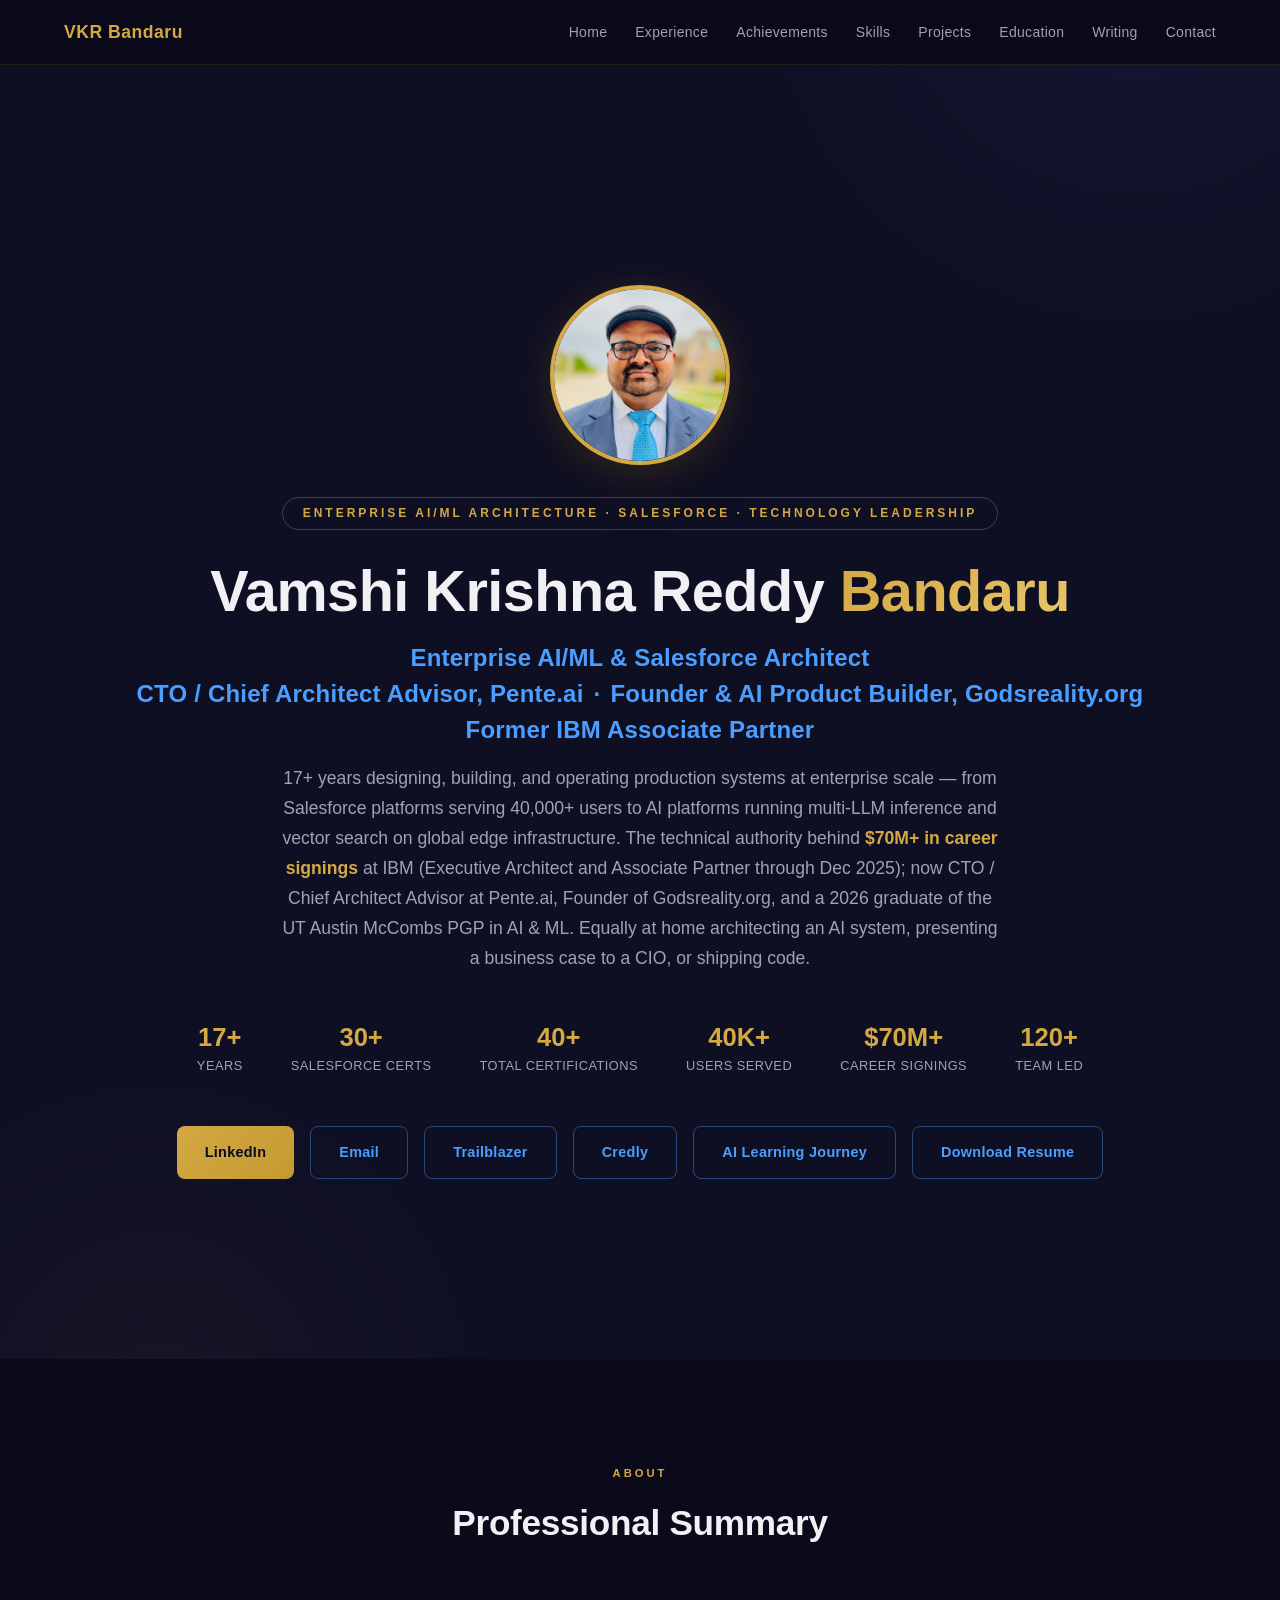
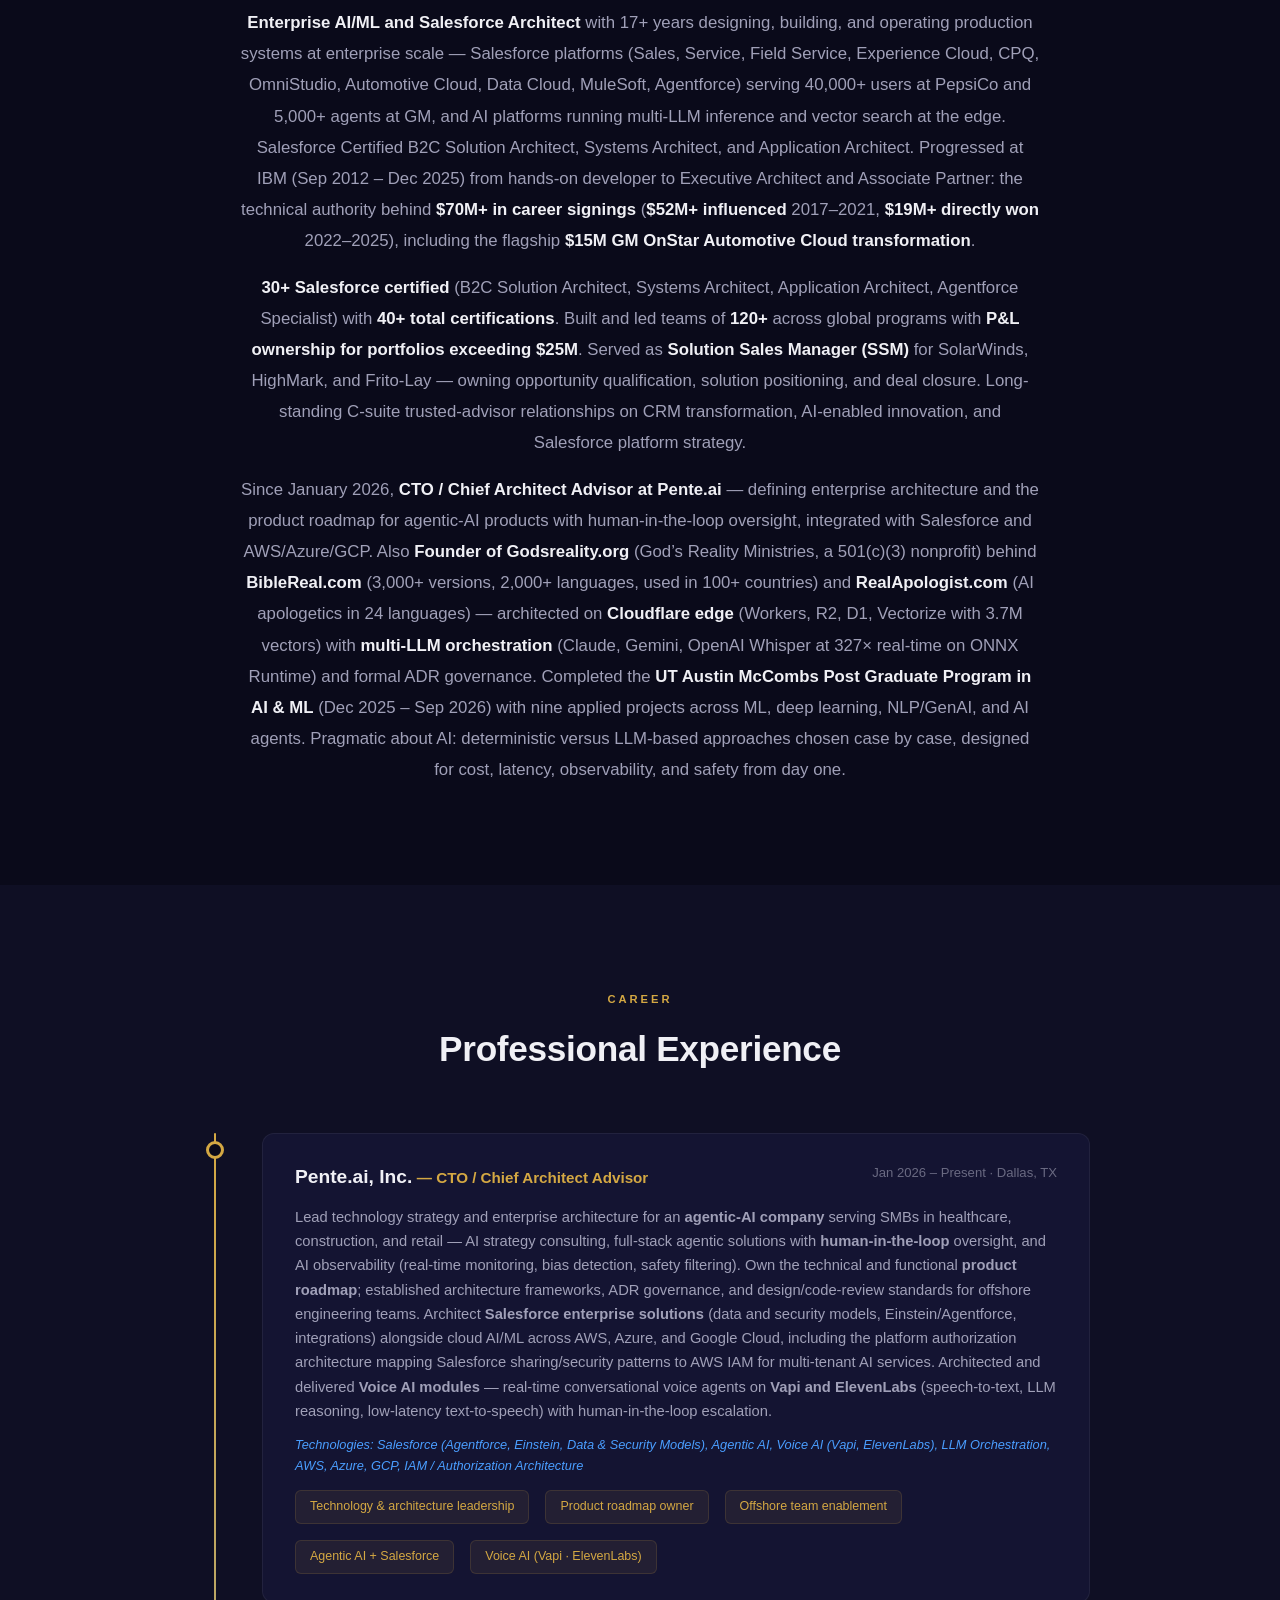
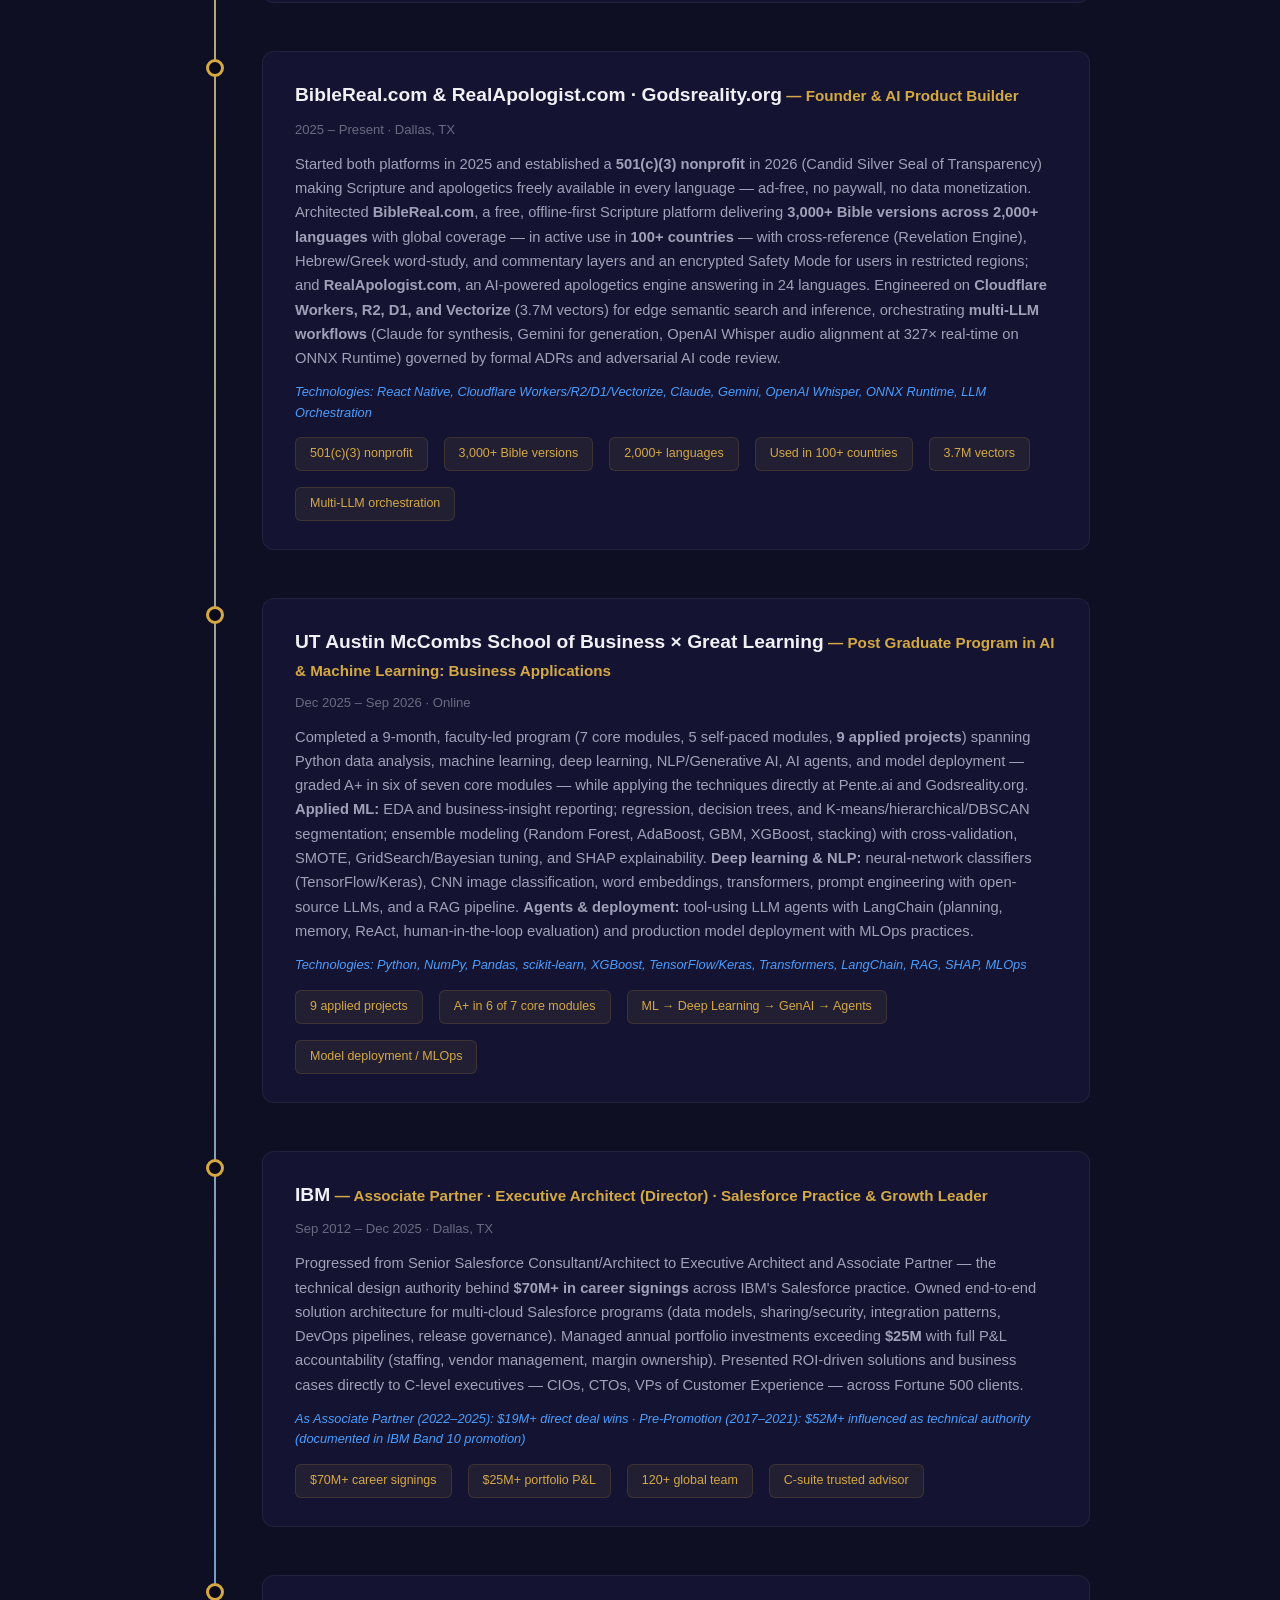
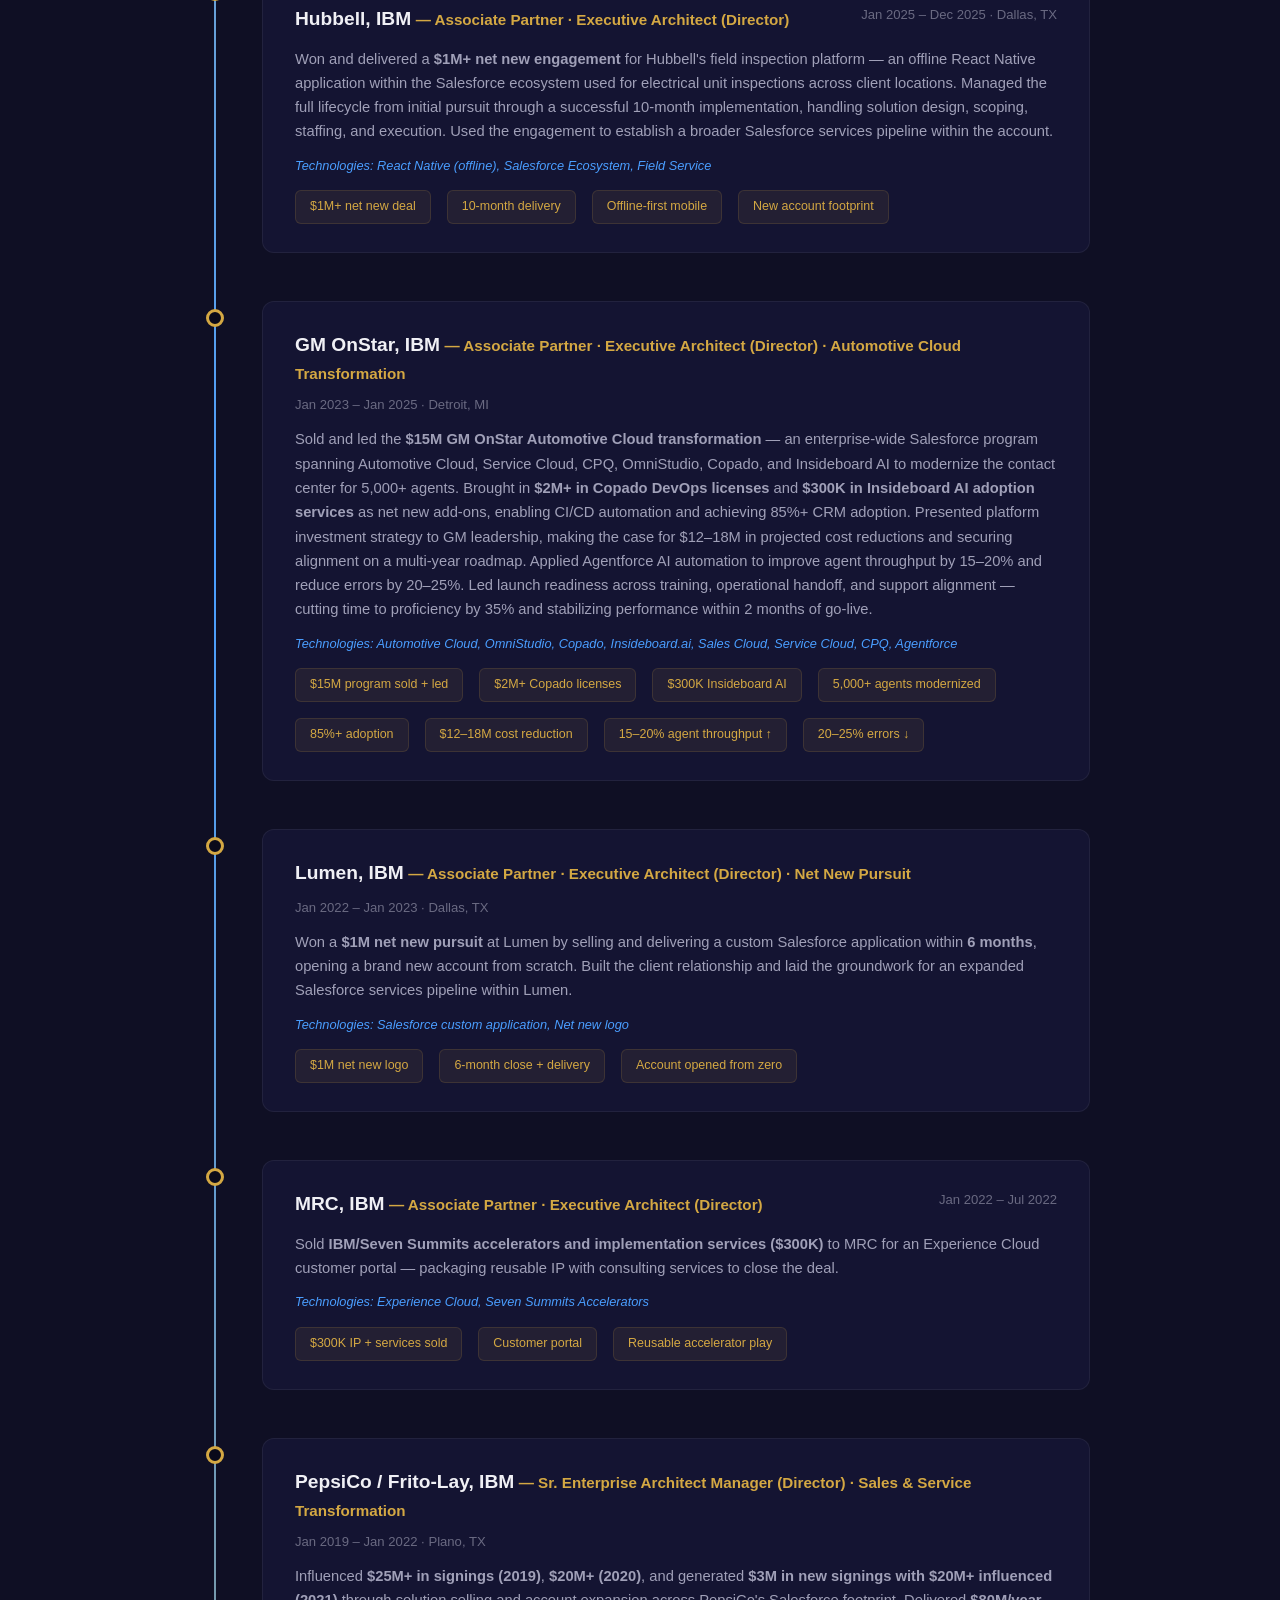
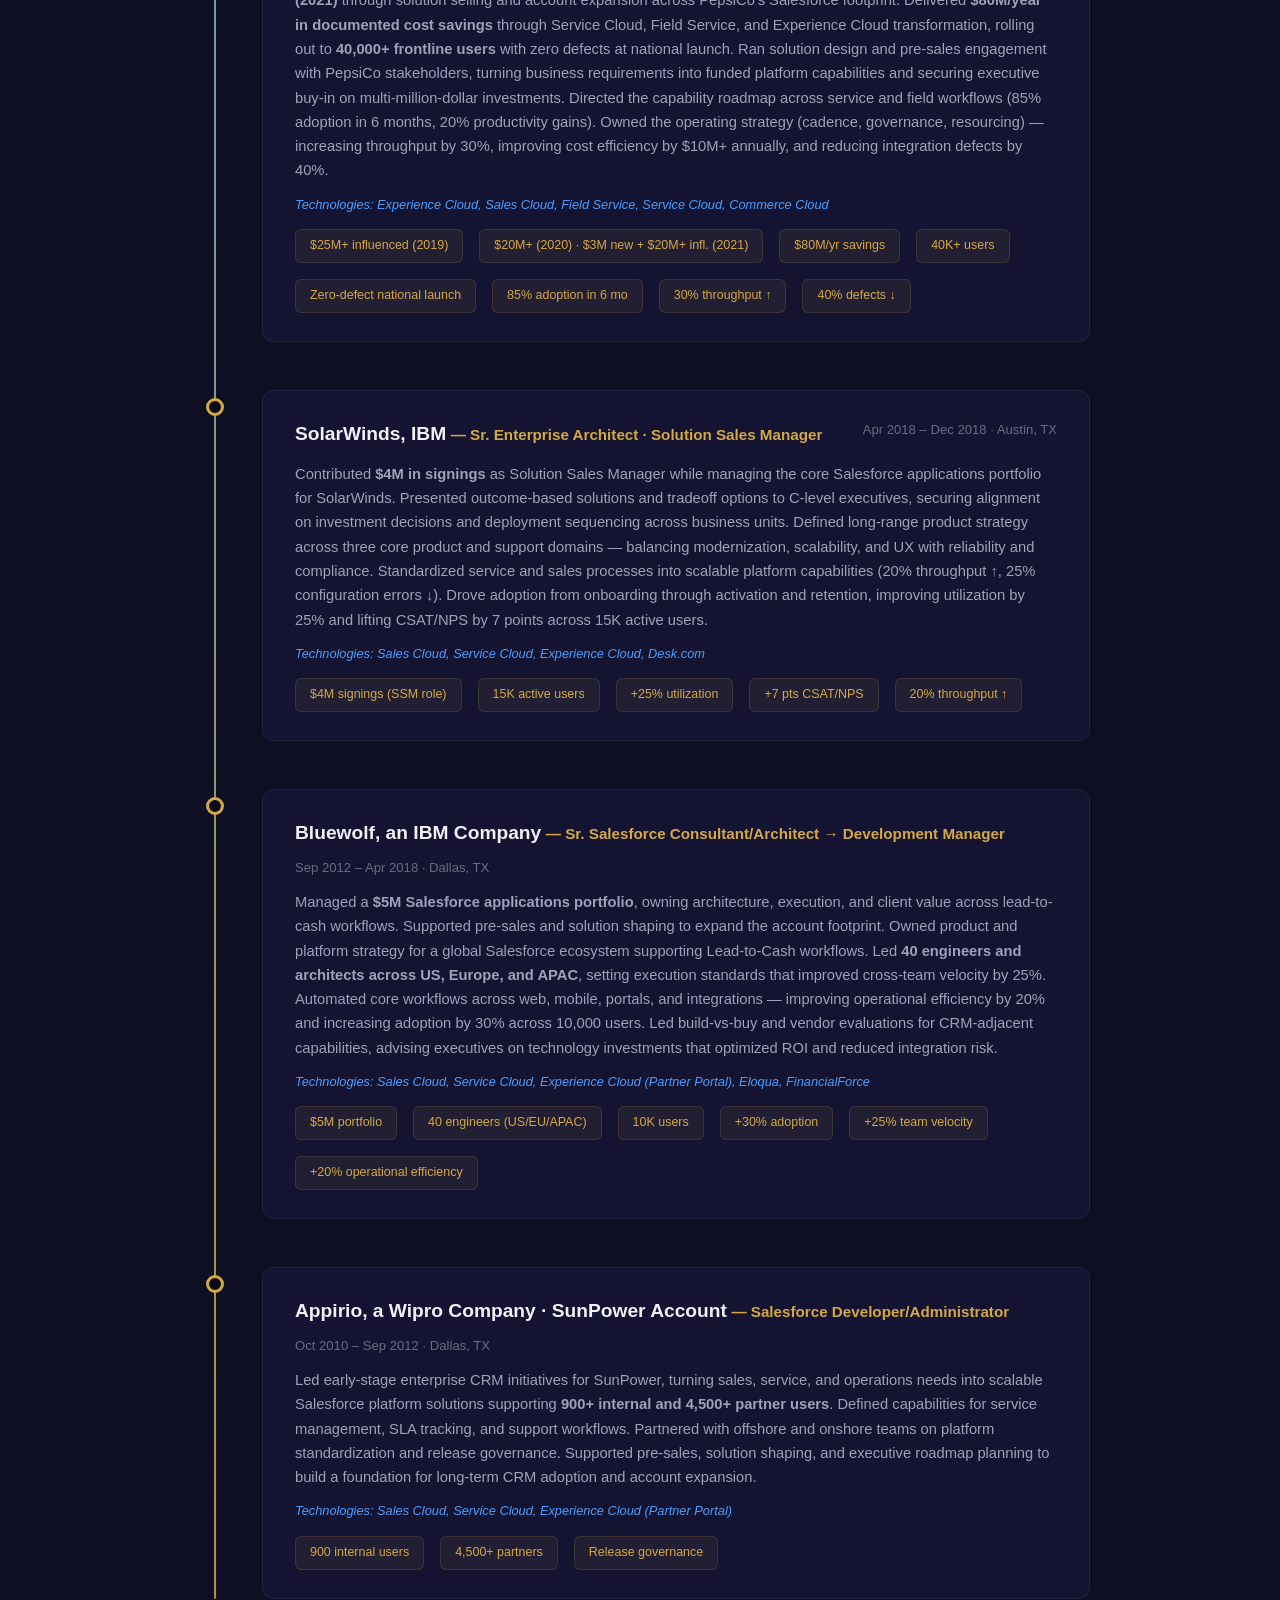
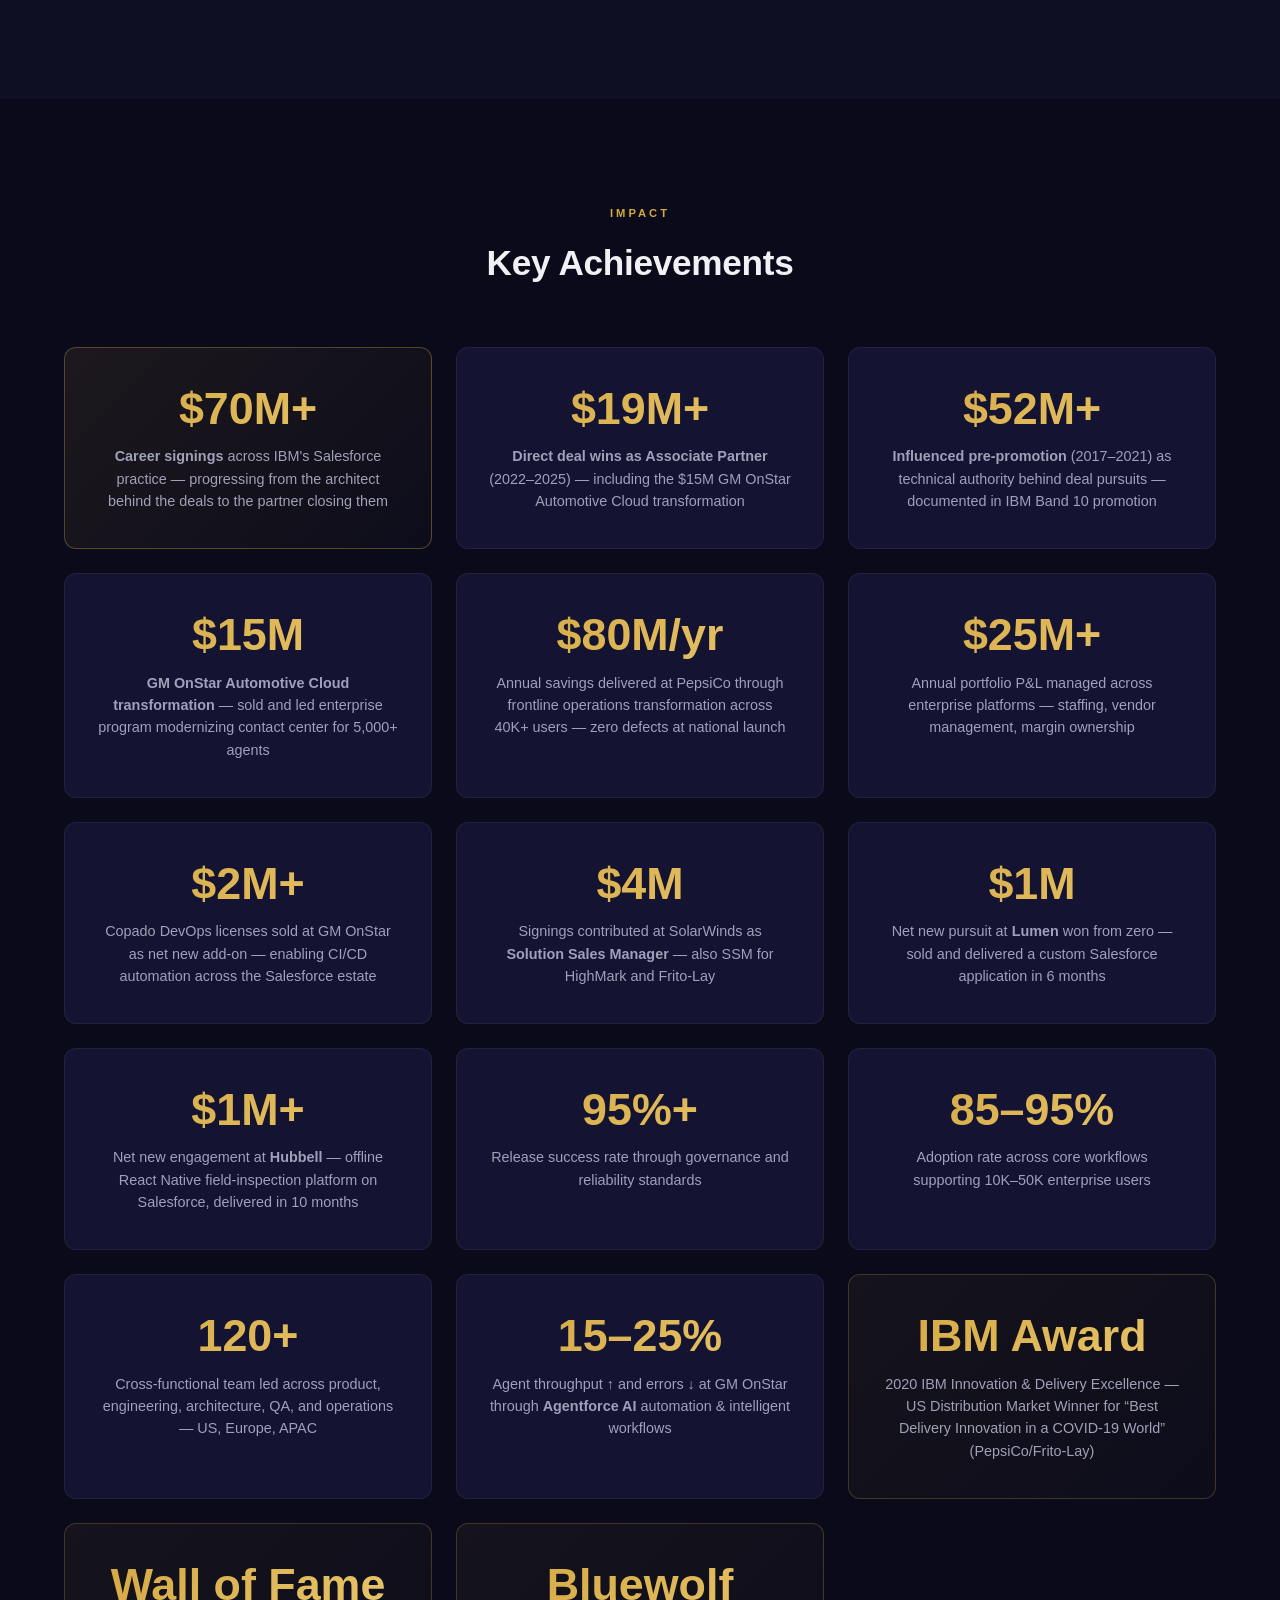
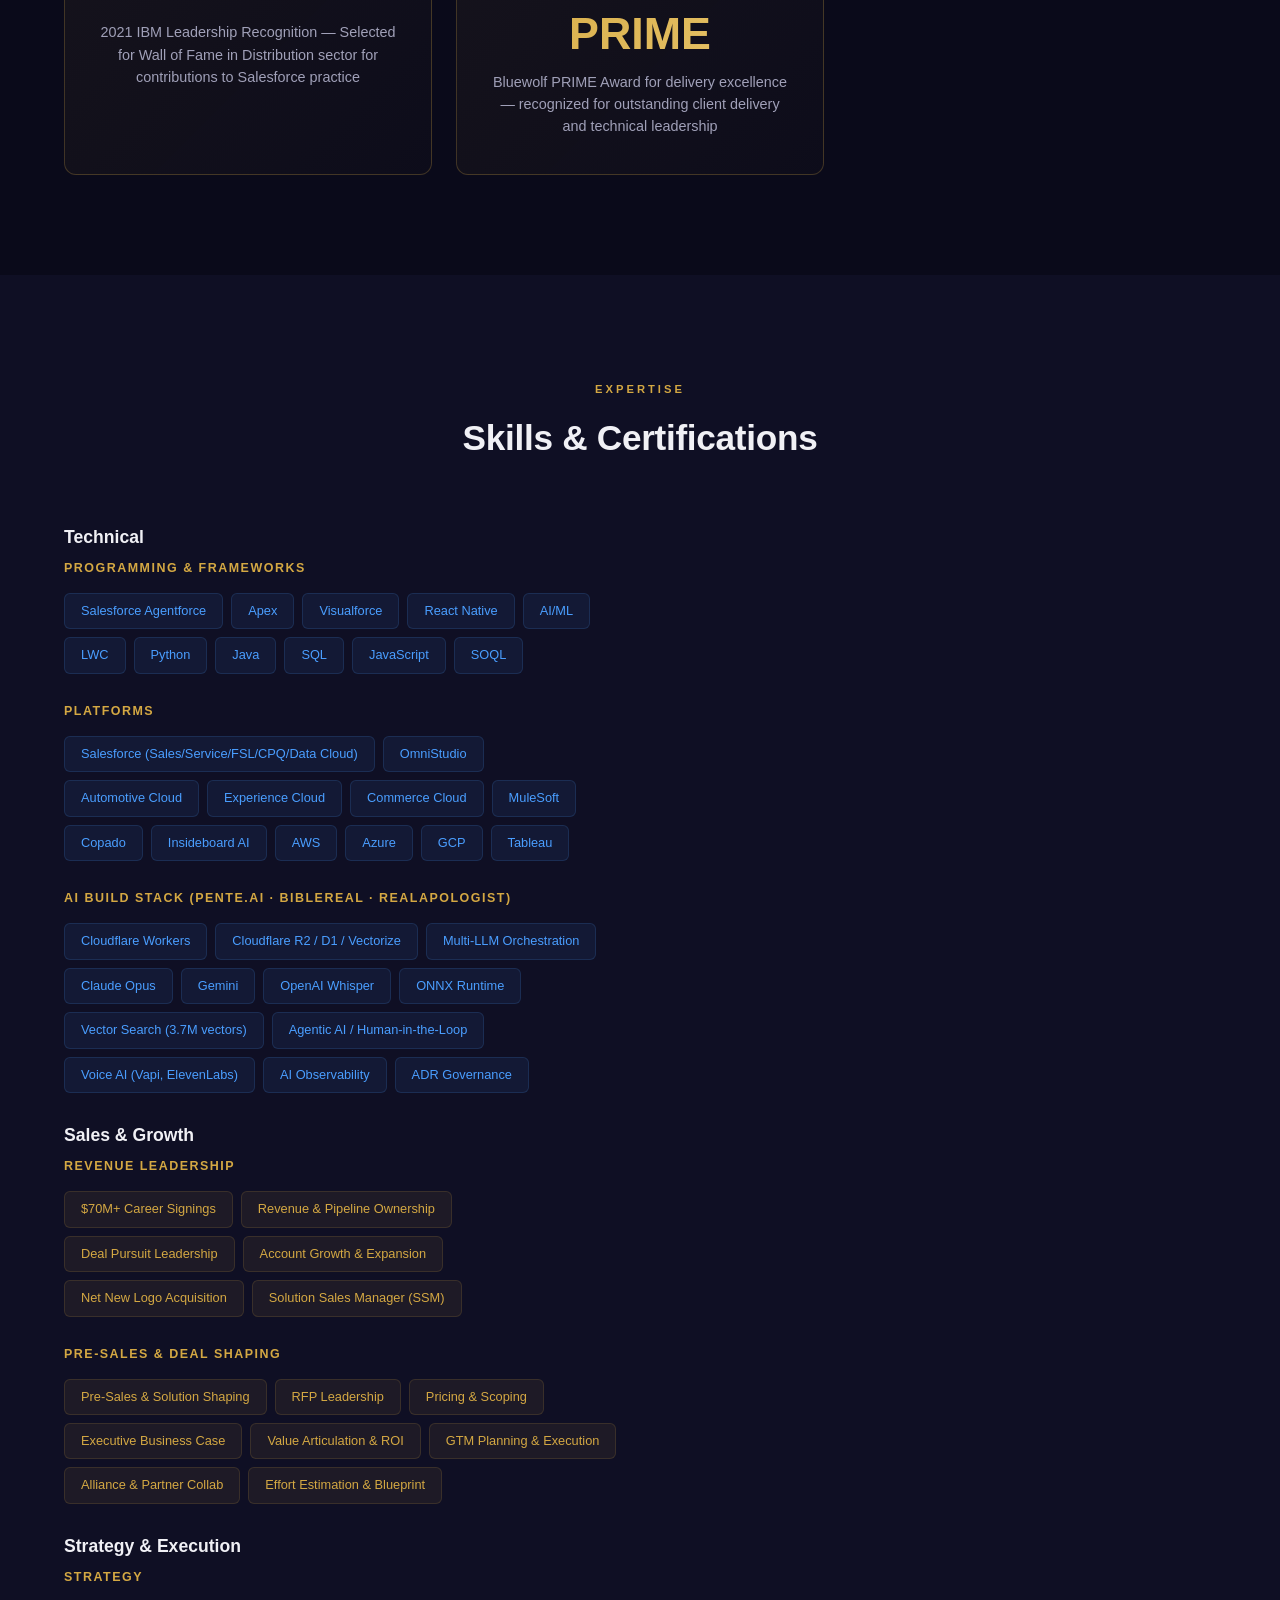
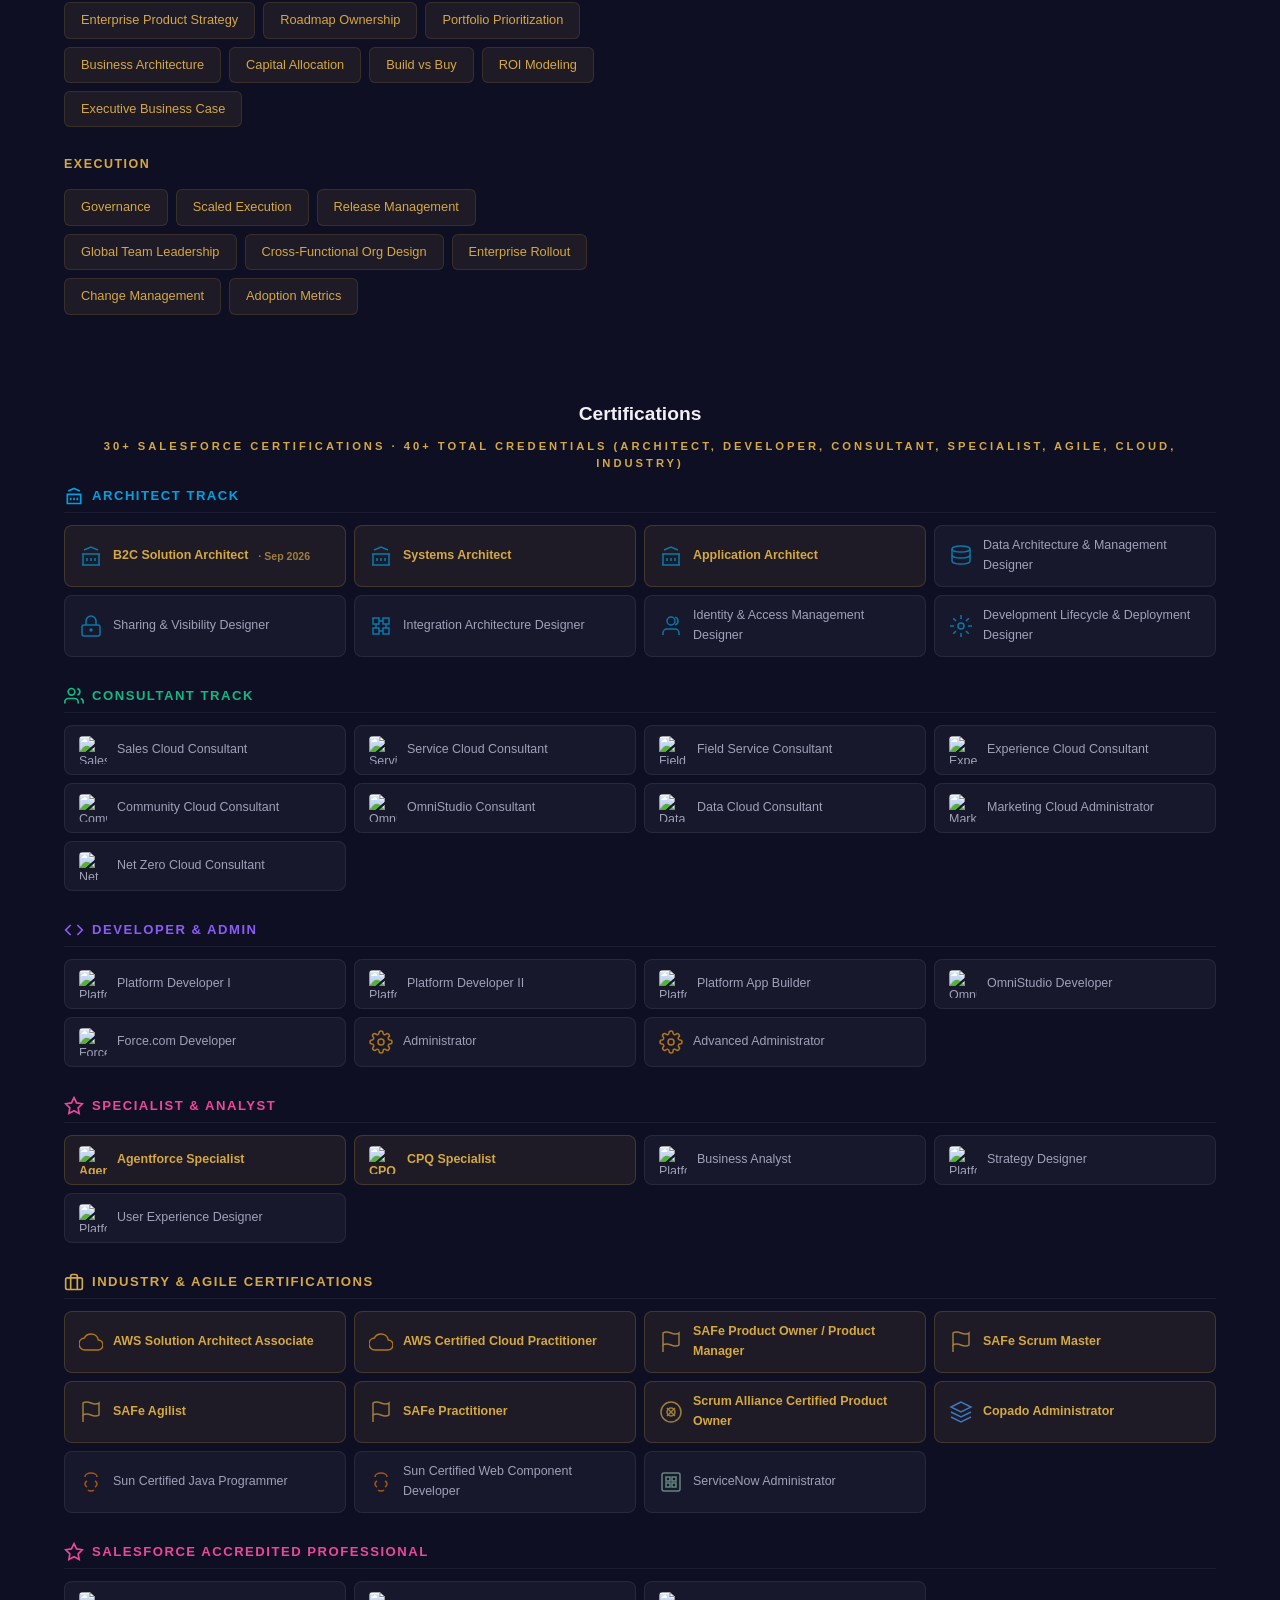
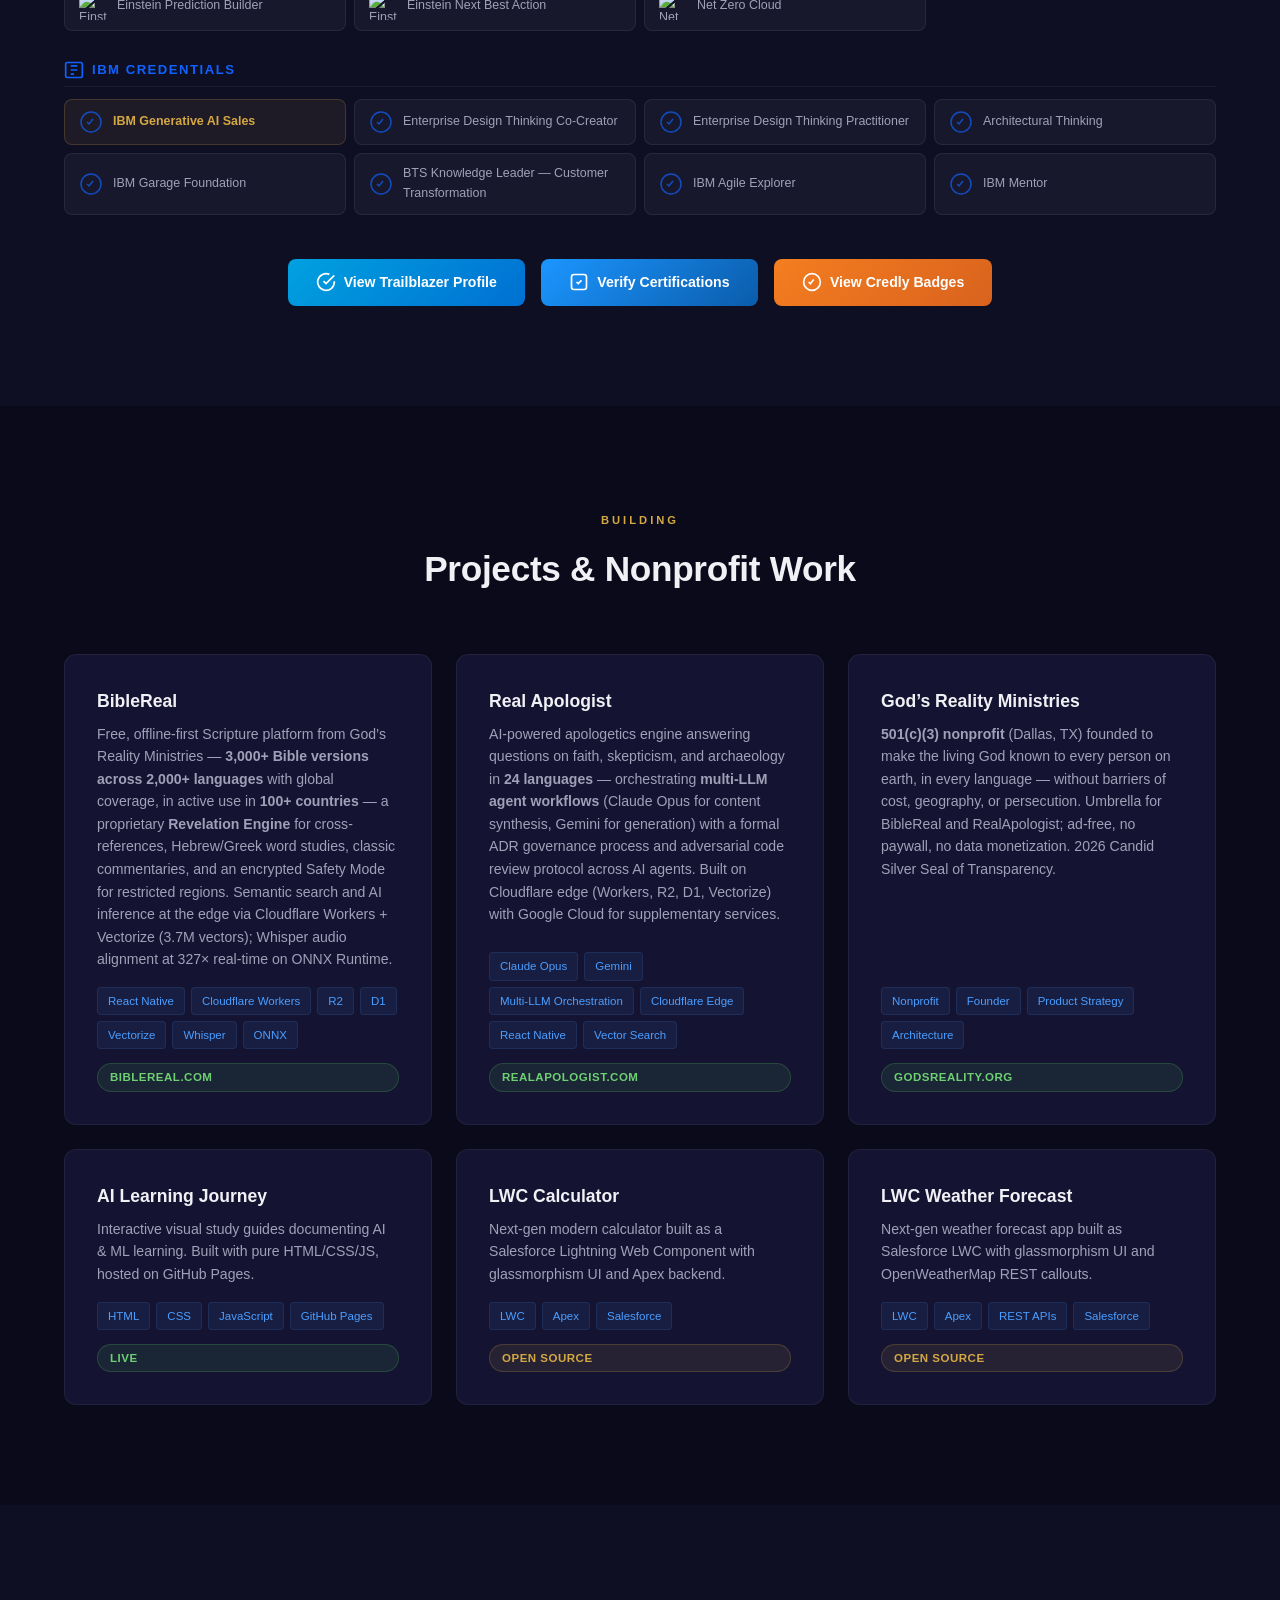
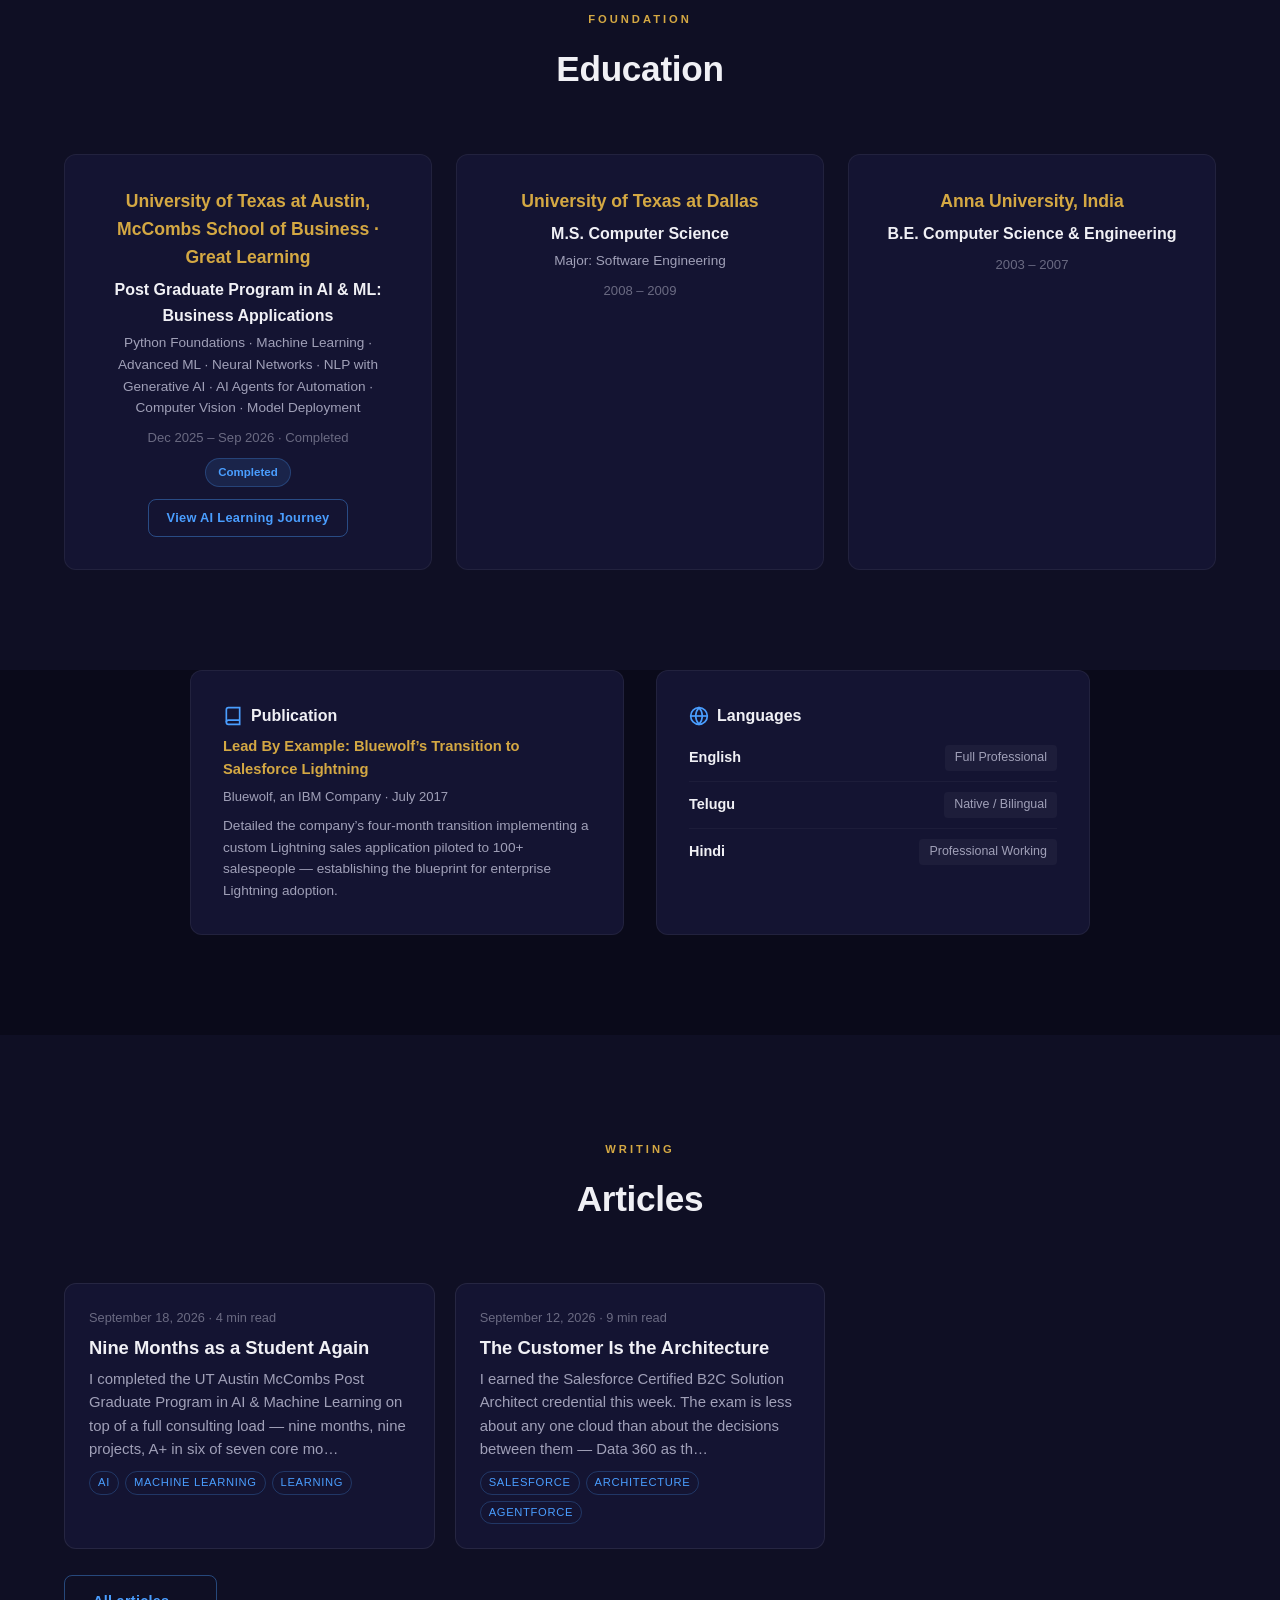
==== index.html @ d065c351 "Article: The Customer Is the Architecture (B2C Solution Architect); glossary tooltips, full-width fi" ====
<!DOCTYPE html>
<html lang="en">
<head>
<meta charset="UTF-8">
<meta name="viewport" content="width=device-width, initial-scale=1.0">
<title>Vamshi Krishna Reddy Bandaru — Enterprise AI/ML & Salesforce Architect | CTO, Pente.ai | Former IBM Associate Partner</title>
<meta name="description" content="Enterprise AI/ML and Salesforce Architect with 17+ years designing and operating production systems at enterprise scale. Former IBM Associate Partner ($70M+ career signings), now CTO / Chief Architect at Pente.ai and Founder of God's Reality Ministries (BibleReal.com, RealApologist.com). 30+ Salesforce certifications, 40+ total. UT Austin PGP in AI & ML.">
<meta property="og:title" content="Vamshi Krishna Reddy Bandaru — Salesforce Architect | CTO, Pente.ai | Former IBM Associate Partner">
<meta property="og:description" content="17+ years in Salesforce architecture. Former IBM Associate Partner ($70M+ career signings, $15M GM OnStar Automotive Cloud win). Now CTO / Chief Architect at Pente.ai and Founder of God's Reality Ministries — BibleReal.com & RealApologist.com on Cloudflare + multi-LLM. 30+ Salesforce Certified, 40+ total. UT Austin PGP AI&ML (2026).">
<meta property="og:type" content="website">
<meta property="og:url" content="https://vamshireddi.com">
<meta property="og:image" content="https://vamshireddi.com/og-image.jpg?v=6">
<meta property="og:image:width" content="1200">
<meta property="og:image:height" content="630">
<meta name="twitter:card" content="summary_large_image">
<meta name="twitter:image" content="https://vamshireddi.com/og-image.jpg?v=6">
<meta name="twitter:title" content="Vamshi Krishna Reddy Bandaru — $70M+ Signings | Salesforce + AI Leader">
<meta name="twitter:description" content="Enterprise AI/ML & Salesforce Architect · CTO, Pente.ai · Founder, God's Reality Ministries · Former IBM Associate Partner ($70M+ career signings) · 30+ Salesforce Certs (40+ total) · B2C Solution Architect · Agentforce Specialist · MS CS UT Dallas · PGP AI&ML UT Austin (2026)">
<link rel="canonical" href="https://vamshireddi.com">
<script type="application/ld+json">{"@context":"https://schema.org","@type":"Person","name":"Vamshi Krishna Reddy Bandaru","jobTitle":"CTO / Chief Architect Advisor · Enterprise AI/ML & Salesforce Architect","worksFor":[{"@type":"Organization","name":"Pente.ai","url":"https://pente.ai"},{"@type":"Organization","name":"God's Reality Ministries","url":"https://godsreality.org"}],"url":"https://vamshireddi.com","sameAs":["https://www.linkedin.com/in/vamshireddi/","https://www.salesforce.com/trailblazer/vamshireddi","https://www.credly.com/users/vamshireddi/","https://github.com/vamshireddi"],"alumniOf":[{"@type":"CollegeOrUniversity","name":"University of Texas at Dallas"},{"@type":"CollegeOrUniversity","name":"University of Texas at Austin"}],"knowsAbout":["Salesforce","Enterprise Architecture","AI/ML","Product Management","Platform Engineering"]}</script>
<style>
*,*::before,*::after{box-sizing:border-box;margin:0;padding:0}
:root{
--bg-dark:#0a0a1a;--bg-mid:#0f0f24;--bg-card:#141432;--bg-card-hover:#1a1a3e;
--gold:#d4a843;--gold-dim:#b8922e;--blue:#4a9eff;--blue-dim:#3a7ecc;
--white:#f0f0f5;--gray:#a0a0b8;--gray-dim:#6a6a82;
--font:-apple-system,BlinkMacSystemFont,"Segoe UI",Roboto,Helvetica,Arial,sans-serif;
--max-w:1200px;--radius:12px;--radius-sm:8px;
}
html{scroll-behavior:smooth;-webkit-font-smoothing:antialiased;-moz-osx-font-smoothing:grayscale}
body{font-family:var(--font);background:var(--bg-dark);color:var(--white);line-height:1.6;overflow-x:hidden}
a{color:var(--blue);text-decoration:none;transition:color .2s}
a:hover{color:var(--gold)}
img{max-width:100%;display:block}
.container{max-width:var(--max-w);margin:0 auto;padding:0 24px}

/* ── NAV ── */
.nav{position:sticky;top:0;z-index:100;background:rgba(10,10,26,.92);backdrop-filter:blur(16px);border-bottom:1px solid rgba(212,168,67,.12);transition:box-shadow .3s}
.nav.scrolled{box-shadow:0 2px 24px rgba(0,0,0,.5)}
.nav-inner{max-width:var(--max-w);margin:0 auto;padding:0 24px;display:flex;align-items:center;justify-content:space-between;height:64px}
.nav-logo{font-weight:700;font-size:1.1rem;color:var(--gold);letter-spacing:.5px;white-space:nowrap}
.nav-links{display:flex;gap:28px;list-style:none}
.nav-links a{color:var(--gray);font-size:.875rem;font-weight:500;letter-spacing:.3px;transition:color .2s}
.nav-links a:hover,.nav-links a.active{color:var(--white)}
.nav-toggle{display:none;background:none;border:none;color:var(--white);font-size:1.5rem;cursor:pointer}

/* ── WRITING ── */
.writing-grid{display:grid;grid-template-columns:repeat(auto-fill,minmax(300px,1fr));gap:20px;margin-top:8px}
.writing-card{display:block;background:var(--bg-card);border:1px solid rgba(255,255,255,.08);border-radius:var(--radius);padding:24px;color:var(--white);transition:border-color .2s,transform .2s}
.writing-card:hover{border-color:rgba(212,168,67,.5);transform:translateY(-3px);color:var(--white)}
.writing-date{font-size:.8rem;color:var(--gray-dim);margin-bottom:8px}
.writing-card h3{font-size:1.15rem;font-weight:700;line-height:1.3;margin-bottom:8px}
.writing-card p{color:var(--gray);font-size:.93rem;line-height:1.55}
.writing-card p{margin-bottom:10px}
.writing-tags{display:flex;gap:6px;flex-wrap:wrap}
.writing-tags span{font-size:.7rem;letter-spacing:.06em;text-transform:uppercase;color:var(--blue);border:1px solid rgba(74,158,255,.25);padding:2px 8px;border-radius:999px}
.writing-more{margin-top:26px}

/* ── HERO ── */
.hero{min-height:100vh;display:flex;align-items:center;justify-content:center;text-align:center;position:relative;background:linear-gradient(160deg,var(--bg-dark) 0%,#0d0d28 40%,#12122e 100%);overflow:hidden}
.hero::before{content:"";position:absolute;top:-40%;right:-20%;width:800px;height:800px;background:radial-gradient(circle,rgba(74,158,255,.06) 0%,transparent 70%);pointer-events:none}
.hero::after{content:"";position:absolute;bottom:-30%;left:-15%;width:700px;height:700px;background:radial-gradient(circle,rgba(212,168,67,.04) 0%,transparent 70%);pointer-events:none}
.hero-content{position:relative;z-index:1;padding:120px 24px 80px;display:flex;flex-direction:column;align-items:center}
.hero-photo{width:180px;height:180px;border-radius:50%;object-fit:cover;border:4px solid var(--gold);box-shadow:0 8px 40px rgba(212,168,67,.2),0 12px 48px rgba(0,0,0,.5);display:block;margin:0 auto 32px}
.hero-label{display:inline-block;font-size:.75rem;letter-spacing:3px;text-transform:uppercase;color:var(--gold);border:1px solid rgba(212,168,67,.3);padding:6px 20px;border-radius:40px;margin-bottom:28px;font-weight:600}
.hero h1{font-size:clamp(2.2rem,5vw,3.6rem);font-weight:800;letter-spacing:-.5px;line-height:1.15;margin-bottom:16px}
.hero h1 span{background:linear-gradient(135deg,var(--gold),#e8c56a);-webkit-background-clip:text;-webkit-text-fill-color:transparent;background-clip:text}
.hero-title{font-size:clamp(1.1rem,2.5vw,1.5rem);color:var(--blue);font-weight:600;margin-bottom:16px;letter-spacing:.2px}
.hero-title .ht-line{display:block;line-height:1.5}
.hero-title .ht-role{white-space:nowrap}
.hero-title .ht-sep{margin:0 10px}
@media(max-width:640px){.hero-title .ht-role{white-space:normal;display:block}.hero-title .ht-sep{display:none}}
.hero-sub{font-size:clamp(.95rem,1.5vw,1.1rem);color:var(--gray);max-width:720px;margin:0 auto 48px;line-height:1.7}

.stats-row{display:flex;justify-content:center;gap:48px;margin-bottom:48px;flex-wrap:wrap}
.stat{text-align:center}
.stat-num{font-size:1.6rem;font-weight:800;color:var(--gold);display:block;line-height:1.2}
.stat-label{font-size:.8rem;color:var(--gray);letter-spacing:.5px;text-transform:uppercase;font-weight:500}

.cta-row{display:flex;justify-content:center;gap:16px;flex-wrap:wrap}
.btn{display:inline-flex;align-items:center;gap:8px;padding:14px 28px;border-radius:8px;font-size:.9rem;font-weight:600;letter-spacing:.3px;transition:all .25s;cursor:pointer;border:none;font-family:var(--font)}
.btn-primary{background:linear-gradient(135deg,var(--gold),#c49a30);color:#0a0a1a}
.btn-primary:hover{transform:translateY(-2px);box-shadow:0 8px 24px rgba(212,168,67,.3);color:#0a0a1a}
.btn-outline{background:transparent;border:1.5px solid rgba(74,158,255,.4);color:var(--blue)}
.btn-outline:hover{border-color:var(--blue);background:rgba(74,158,255,.08);transform:translateY(-2px);color:var(--blue)}
.btn-ghost{background:rgba(255,255,255,.06);color:var(--white);border:1px solid rgba(255,255,255,.1)}
.btn-ghost:hover{background:rgba(255,255,255,.1);transform:translateY(-2px);color:var(--white)}

/* ── SECTIONS ── */
section{padding:100px 0}
section:nth-child(even){background:var(--bg-mid)}
.section-label{display:inline-block;font-size:.7rem;letter-spacing:3px;text-transform:uppercase;color:var(--gold);font-weight:600;margin-bottom:12px}
.section-title{font-size:clamp(1.6rem,3vw,2.2rem);font-weight:800;margin-bottom:16px;letter-spacing:-.3px}
.section-desc{color:var(--gray);max-width:680px;margin-bottom:48px;font-size:1rem;line-height:1.7}
.section-header{text-align:center;margin-bottom:56px}
.section-header .section-desc{margin-left:auto;margin-right:auto;margin-bottom:0}

/* ── SUMMARY ── */
.summary-text{max-width:800px;margin:0 auto;font-size:1.05rem;line-height:1.85;color:var(--gray);text-align:center}
.summary-text strong{color:var(--white);font-weight:600}

/* ── TIMELINE ── */
.timeline{position:relative;max-width:900px;margin:0 auto}
.timeline::before{content:"";position:absolute;left:24px;top:0;bottom:0;width:2px;background:linear-gradient(180deg,var(--gold),var(--blue),var(--gold-dim));border-radius:2px}
.tl-item{position:relative;padding-left:72px;margin-bottom:48px}
.tl-item:last-child{margin-bottom:0}
.tl-dot{position:absolute;left:16px;top:8px;width:18px;height:18px;border-radius:50%;background:var(--bg-dark);border:3px solid var(--gold);z-index:2;transition:background .3s}
.tl-item:hover .tl-dot{background:var(--gold)}
.tl-card{background:var(--bg-card);border:1px solid rgba(255,255,255,.06);border-radius:var(--radius);padding:28px 32px;transition:all .3s}
.tl-card:hover{border-color:rgba(212,168,67,.2);transform:translateX(4px);box-shadow:0 8px 32px rgba(0,0,0,.3)}
.tl-header{display:flex;justify-content:space-between;align-items:flex-start;flex-wrap:wrap;gap:8px;margin-bottom:8px}
.tl-company{font-size:1.2rem;font-weight:700;color:var(--white)}
.tl-role{color:var(--gold);font-weight:600;font-size:.95rem}
.tl-meta{font-size:.82rem;color:var(--gray-dim);white-space:nowrap}
.tl-desc{color:var(--gray);font-size:.92rem;margin:12px 0;line-height:1.65}
.tl-tech{font-size:.8rem;color:var(--blue);margin-bottom:12px;font-style:italic}
.tl-metrics{display:flex;gap:16px;flex-wrap:wrap;margin-top:14px}
.tl-metric{background:rgba(212,168,67,.08);border:1px solid rgba(212,168,67,.15);border-radius:6px;padding:6px 14px;font-size:.78rem;color:var(--gold);font-weight:500;white-space:nowrap}

/* ── ACHIEVEMENTS ── */
.achieve-grid{display:grid;grid-template-columns:repeat(auto-fit,minmax(320px,1fr));gap:24px}
.achieve-card{background:var(--bg-card);border:1px solid rgba(255,255,255,.06);border-radius:var(--radius);padding:36px 32px;text-align:center;transition:all .3s;position:relative;overflow:hidden}
.achieve-card::before{content:"";position:absolute;top:0;left:0;right:0;height:3px;background:linear-gradient(90deg,var(--gold),var(--blue));opacity:0;transition:opacity .3s}
.achieve-card:hover{border-color:rgba(212,168,67,.2);transform:translateY(-4px);box-shadow:0 12px 40px rgba(0,0,0,.3)}
.achieve-card:hover::before{opacity:1}
.achieve-num{font-size:2.8rem;font-weight:900;background:linear-gradient(135deg,var(--gold),#e8c56a);-webkit-background-clip:text;-webkit-text-fill-color:transparent;background-clip:text;line-height:1.1;margin-bottom:12px}
.achieve-text{color:var(--gray);font-size:.9rem;line-height:1.55}

/* ── SKILLS ── */
.skills-grid{display:grid;grid-template-columns:1fr 1fr;gap:40px}
.skill-group h3{font-size:1.1rem;font-weight:700;margin-bottom:8px;color:var(--white)}
.skill-sub{font-size:.78rem;color:var(--gold);text-transform:uppercase;letter-spacing:1.5px;font-weight:600;margin-bottom:14px;display:block}
.skill-pills{display:flex;flex-wrap:wrap;gap:8px;margin-bottom:28px}
.pill{padding:7px 16px;border-radius:6px;font-size:.8rem;font-weight:500;background:rgba(74,158,255,.08);border:1px solid rgba(74,158,255,.15);color:var(--blue);transition:all .2s;white-space:nowrap}
.pill:hover{background:rgba(74,158,255,.15);border-color:rgba(74,158,255,.3)}
.pill-gold{background:rgba(212,168,67,.08);border-color:rgba(212,168,67,.15);color:var(--gold)}
.pill-gold:hover{background:rgba(212,168,67,.15);border-color:rgba(212,168,67,.3)}

.certs-section{margin-top:56px}
.certs-section h3{text-align:center;font-size:1.2rem;margin-bottom:8px}
.certs-section .section-label{display:block;text-align:center;margin-bottom:12px}
.cert-category{margin-bottom:28px}
.cert-category-title{font-size:.82rem;text-transform:uppercase;letter-spacing:1.5px;font-weight:600;margin-bottom:12px;padding-bottom:6px;border-bottom:1px solid rgba(255,255,255,.06);display:flex;align-items:center;gap:8px}
.cert-category-title .cat-icon{width:20px;height:20px;flex-shrink:0}
.cert-category-title.cat-arch{color:#00a1e0}
.cert-category-title.cat-dev{color:#8b5cf6}
.cert-category-title.cat-consult{color:#10b981}
.cert-category-title.cat-admin{color:#f59e0b}
.cert-category-title.cat-spec{color:#ec4899}
.cert-category-title.cat-industry{color:var(--gold)}
.cert-grid{display:grid;grid-template-columns:repeat(auto-fill,minmax(260px,1fr));gap:8px}
.cert-badge{padding:10px 14px;border-radius:var(--radius-sm);font-size:.78rem;font-weight:500;background:rgba(255,255,255,.04);border:1px solid rgba(255,255,255,.07);color:var(--gray);transition:all .2s;display:flex;align-items:center;gap:10px}
.cert-badge:hover{border-color:rgba(212,168,67,.2);color:var(--white);transform:translateX(2px)}
.cert-badge.highlight{background:rgba(212,168,67,.08);border-color:rgba(212,168,67,.2);color:var(--gold);font-weight:600}
.cert-badge .cert-icon{width:24px;height:24px;flex-shrink:0;opacity:.7}
.cert-badge:hover .cert-icon{opacity:1}
.cert-badge .cert-img{width:28px;height:28px;flex-shrink:0;object-fit:contain;border-radius:4px}
.trailhead-verify{display:inline-flex;align-items:center;gap:8px;margin-top:16px;padding:12px 28px;border-radius:8px;background:linear-gradient(135deg,#00a1e0,#0070d2);color:#fff;font-size:.88rem;font-weight:600;text-decoration:none;transition:all .3s;border:none;cursor:pointer}
.trailhead-verify:hover{transform:translateY(-2px);box-shadow:0 8px 24px rgba(0,112,210,.3)}
.trailhead-verify svg{width:20px;height:20px}
.cert-verify-wrap{text-align:center;margin-top:24px}

/* ── PROJECTS ── */
.project-grid{display:grid;grid-template-columns:repeat(auto-fit,minmax(280px,1fr));gap:24px}
.project-card{background:var(--bg-card);border:1px solid rgba(255,255,255,.06);border-radius:var(--radius);padding:32px;transition:all .3s;display:flex;flex-direction:column}
.project-card:hover{border-color:rgba(74,158,255,.2);transform:translateY(-4px);box-shadow:0 12px 40px rgba(0,0,0,.3)}
.project-name{font-size:1.1rem;font-weight:700;margin-bottom:8px;color:var(--white)}
.project-desc{color:var(--gray);font-size:.88rem;line-height:1.6;margin-bottom:16px;flex:1}
.project-tech{display:flex;flex-wrap:wrap;gap:6px;margin-bottom:14px}
.project-tech span{font-size:.72rem;padding:4px 10px;border-radius:4px;background:rgba(74,158,255,.08);border:1px solid rgba(74,158,255,.12);color:var(--blue);font-weight:500}
.status-badge{display:inline-block;font-size:.72rem;padding:4px 12px;border-radius:20px;font-weight:600;letter-spacing:.5px;text-transform:uppercase}
.status-active{background:rgba(74,158,255,.12);color:var(--blue);border:1px solid rgba(74,158,255,.25)}
.status-live{background:rgba(76,175,80,.12);color:#6fcf73;border:1px solid rgba(76,175,80,.25)}
.status-oss{background:rgba(212,168,67,.1);color:var(--gold);border:1px solid rgba(212,168,67,.2)}

/* ── EDUCATION ── */
.edu-grid{display:grid;grid-template-columns:repeat(auto-fit,minmax(300px,1fr));gap:24px}
.edu-card{background:var(--bg-card);border:1px solid rgba(255,255,255,.06);border-radius:var(--radius);padding:32px;transition:all .3s;text-align:center}
.edu-card:hover{border-color:rgba(212,168,67,.2);transform:translateY(-4px);box-shadow:0 12px 40px rgba(0,0,0,.3)}
.edu-school{font-size:1.1rem;font-weight:700;color:var(--gold);margin-bottom:6px}
.edu-degree{font-size:1rem;font-weight:600;color:var(--white);margin-bottom:4px}
.edu-detail{font-size:.85rem;color:var(--gray);margin-bottom:4px}
.edu-year{font-size:.82rem;color:var(--gray-dim);margin-top:8px}
.edu-badge{display:inline-block;margin-top:10px;font-size:.72rem;padding:4px 12px;border-radius:20px;background:rgba(74,158,255,.12);color:var(--blue);border:1px solid rgba(74,158,255,.25);font-weight:600}

/* ── EXTRAS (Publication, Languages) ── */
.extras-grid{display:grid;grid-template-columns:1fr 1fr;gap:32px;max-width:900px;margin:0 auto}
.extra-card{background:var(--bg-card);border:1px solid rgba(255,255,255,.06);border-radius:var(--radius);padding:32px;transition:all .3s}
.extra-card:hover{border-color:rgba(74,158,255,.2);transform:translateY(-4px);box-shadow:0 12px 40px rgba(0,0,0,.3)}
.extra-card h3{font-size:1rem;font-weight:700;color:var(--white);margin-bottom:6px;display:flex;align-items:center;gap:8px}
.extra-card h3 svg{width:20px;height:20px;color:var(--blue);flex-shrink:0}
.extra-card .pub-title{font-size:.92rem;color:var(--gold);font-weight:600;margin-bottom:4px}
.extra-card .pub-source{font-size:.82rem;color:var(--gray);margin-bottom:8px}
.extra-card .pub-desc{font-size:.85rem;color:var(--gray);line-height:1.6}
.lang-list{list-style:none;padding:0;margin:0}
.lang-list li{padding:10px 0;border-bottom:1px solid rgba(255,255,255,.04);display:flex;justify-content:space-between;align-items:center;font-size:.9rem}
.lang-list li:last-child{border-bottom:none}
.lang-name{color:var(--white);font-weight:600}
.lang-level{font-size:.78rem;color:var(--gray);padding:3px 10px;border-radius:4px;background:rgba(255,255,255,.04)}
@media(max-width:768px){.extras-grid{grid-template-columns:1fr}}

/* ── CONTACT ── */
.contact-wrap{text-align:center}
.open-badge{display:inline-block;font-size:.85rem;font-weight:700;letter-spacing:1px;text-transform:uppercase;color:#6fcf73;background:rgba(76,175,80,.1);border:1.5px solid rgba(76,175,80,.3);padding:10px 28px;border-radius:40px;margin-bottom:36px;animation:pulse-border 3s infinite}
@keyframes pulse-border{0%,100%{border-color:rgba(76,175,80,.3)}50%{border-color:rgba(76,175,80,.6)}}
.contact-grid{display:grid;grid-template-columns:repeat(auto-fit,minmax(200px,1fr));gap:20px;max-width:800px;margin:0 auto 32px}
.contact-item{padding:20px;border-radius:var(--radius-sm);background:rgba(255,255,255,.03);border:1px solid rgba(255,255,255,.06);transition:all .2s}
.contact-item:hover{border-color:rgba(212,168,67,.2);background:rgba(255,255,255,.05)}
.contact-item-label{font-size:.72rem;text-transform:uppercase;letter-spacing:1.5px;color:var(--gray-dim);font-weight:600;margin-bottom:6px}
.contact-item-value{font-size:.92rem;color:var(--white);font-weight:500}
.contact-item-value a{color:var(--blue)}
.auth-note{font-size:.85rem;color:var(--gray);margin-top:8px;font-style:italic}

/* ── FOOTER ── */
.footer{padding:32px 0;text-align:center;border-top:1px solid rgba(255,255,255,.06);font-size:.82rem;color:var(--gray-dim)}

/* ── ANIMATIONS ── */
.reveal{opacity:0;transform:translateY(32px);transition:opacity .7s cubic-bezier(.4,0,.2,1),transform .7s cubic-bezier(.4,0,.2,1)}
.reveal.visible{opacity:1;transform:translateY(0)}
.reveal-d1{transition-delay:.1s}.reveal-d2{transition-delay:.2s}.reveal-d3{transition-delay:.3s}.reveal-d4{transition-delay:.4s}

@keyframes fadeInUp{from{opacity:0;transform:translateY(24px)}to{opacity:1;transform:translateY(0)}}
.hero-content>*{animation:fadeInUp .8s cubic-bezier(.4,0,.2,1) both}
.hero-content>*:nth-child(1){animation-delay:.1s}
.hero-content>*:nth-child(2){animation-delay:.2s}
.hero-content>*:nth-child(3){animation-delay:.3s}
.hero-content>*:nth-child(4){animation-delay:.4s}
.hero-content>*:nth-child(5){animation-delay:.5s}
.hero-content>*:nth-child(6){animation-delay:.6s}

/* ── RESPONSIVE ── */
@media(max-width:768px){
  .nav-links{display:none;position:absolute;top:64px;left:0;right:0;background:rgba(10,10,26,.98);flex-direction:column;padding:24px;gap:20px;border-bottom:1px solid rgba(212,168,67,.12)}
  .nav-links.open{display:flex}
  .nav-toggle{display:block}
  .stats-row{gap:24px}
  .stat-num{font-size:1.3rem}
  .skills-grid{grid-template-columns:1fr}
  .tl-header{flex-direction:column}
  .timeline::before{left:14px}
  .tl-item{padding-left:52px}
  .tl-dot{left:6px}
  .tl-card{padding:20px}
  section{padding:64px 0}
  .achieve-grid{grid-template-columns:1fr}
  .cert-grid{grid-template-columns:1fr}
}
@media(max-width:480px){
  .cta-row{flex-direction:column;align-items:center}
  .btn{width:100%;justify-content:center;max-width:280px}
  .cert-grid{grid-template-columns:1fr 1fr}
}
</style>
</head>
<body>

<!-- NAV -->
<nav class="nav" id="nav">
  <div class="nav-inner">
    <div class="nav-logo">VKR Bandaru</div>
    <button class="nav-toggle" id="navToggle" aria-label="Toggle navigation">&#9776;</button>
    <ul class="nav-links" id="navLinks">
      <li><a href="#hero">Home</a></li>
      <li><a href="#experience">Experience</a></li>
      <li><a href="#achievements">Achievements</a></li>
      <li><a href="#skills">Skills</a></li>
      <li><a href="#projects">Projects</a></li>
      <li><a href="#education">Education</a></li>
      <li><a href="#writing">Writing</a></li>
      <li><a href="#contact">Contact</a></li>
    </ul>
  </div>
</nav>

<!-- HERO -->
<section class="hero" id="hero">
  <div class="hero-content">
    <img src="/photo.jpg" alt="Vamshi Krishna Reddy Bandaru" class="hero-photo" width="180" height="180">
    <div class="hero-label">Enterprise AI/ML Architecture · Salesforce · Technology Leadership</div>
    <h1>Vamshi Krishna Reddy <span>Bandaru</span></h1>
    <div class="hero-title"><span class="ht-line">Enterprise AI/ML &amp; Salesforce Architect</span><span class="ht-line"><span class="ht-role">CTO / Chief Architect Advisor, Pente.ai</span><span class="ht-sep">&middot;</span><span class="ht-role">Founder &amp; AI Product Builder, Godsreality.org</span></span><span class="ht-line">Former IBM Associate Partner</span></div>
    <p class="hero-sub">17+ years designing, building, and operating production systems at enterprise scale — from Salesforce platforms serving 40,000+ users to AI platforms running multi-LLM inference and vector search on global edge infrastructure. The technical authority behind <strong style="color:var(--gold)">$70M+ in career signings</strong> at IBM (Executive Architect and Associate Partner through Dec 2025); now CTO / Chief Architect Advisor at Pente.ai, Founder of Godsreality.org, and a 2026 graduate of the UT Austin McCombs PGP in AI &amp; ML. Equally at home architecting an AI system, presenting a business case to a CIO, or shipping code.</p>
    <div class="stats-row">
      <div class="stat"><span class="stat-num">17+</span><span class="stat-label">Years</span></div>
      <div class="stat"><span class="stat-num">30+</span><span class="stat-label">Salesforce Certs</span></div>
      <div class="stat"><span class="stat-num">40+</span><span class="stat-label">Total Certifications</span></div>
      <div class="stat"><span class="stat-num">40K+</span><span class="stat-label">Users Served</span></div>
      <div class="stat"><span class="stat-num">$70M+</span><span class="stat-label">Career Signings</span></div>
      <div class="stat"><span class="stat-num">120+</span><span class="stat-label">Team Led</span></div>
    </div>
    <div class="cta-row">
      <a href="https://www.linkedin.com/in/vamshireddi/" target="_blank" rel="noopener" class="btn btn-primary">LinkedIn</a>
      <a href="mailto:vamshireddi@gmail.com" class="btn btn-outline">Email</a>
      <a href="https://www.salesforce.com/trailblazer/vamshireddi" target="_blank" rel="noopener" class="btn btn-outline">Trailblazer</a>
      <a href="https://www.credly.com/users/vamshireddi/" target="_blank" rel="noopener" class="btn btn-outline">Credly</a>
      <a href="/AI/" class="btn btn-outline">AI Learning Journey</a>
      <a href="/Vamshi_Reddy_Bandaru_Resume_2026.pdf" download="Vamshi_Reddy_Bandaru_Resume_2026.pdf" class="btn btn-outline">Download Resume</a>
    </div>
  </div>
</section>

<!-- SUMMARY -->
<section id="summary">
  <div class="container">
    <div class="section-header reveal">
      <span class="section-label">About</span>
      <h2 class="section-title">Professional Summary</h2>
    </div>
    <p class="summary-text reveal">
      <strong>Enterprise AI/ML and Salesforce Architect</strong> with 17+ years designing, building, and operating production systems at enterprise scale — Salesforce platforms (Sales, Service, Field Service, Experience Cloud, CPQ, OmniStudio, Automotive Cloud, Data Cloud, MuleSoft, Agentforce) serving 40,000+ users at PepsiCo and 5,000+ agents at GM, and AI platforms running multi-LLM inference and vector search at the edge. Salesforce Certified B2C Solution Architect, Systems Architect, and Application Architect. Progressed at IBM (Sep 2012 – Dec 2025) from hands-on developer to Executive Architect and Associate Partner: the technical authority behind <strong>$70M+ in career signings</strong> (<strong>$52M+ influenced</strong> 2017–2021, <strong>$19M+ directly won</strong> 2022–2025), including the flagship <strong>$15M GM OnStar Automotive Cloud transformation</strong>.
    </p>
    <p class="summary-text reveal" style="margin-top:16px">
      <strong>30+ Salesforce certified</strong> (B2C Solution Architect, Systems Architect, Application Architect, Agentforce Specialist) with <strong>40+ total certifications</strong>. Built and led teams of <strong>120+</strong> across global programs with <strong>P&amp;L ownership for portfolios exceeding $25M</strong>. Served as <strong>Solution Sales Manager (SSM)</strong> for SolarWinds, HighMark, and Frito-Lay — owning opportunity qualification, solution positioning, and deal closure. Long-standing C-suite trusted-advisor relationships on CRM transformation, AI-enabled innovation, and Salesforce platform strategy.
    </p>
    <p class="summary-text reveal" style="margin-top:16px">
      Since January 2026, <strong>CTO / Chief Architect Advisor at Pente.ai</strong> — defining enterprise architecture and the product roadmap for agentic-AI products with human-in-the-loop oversight, integrated with Salesforce and AWS/Azure/GCP. Also <strong>Founder of Godsreality.org</strong> (God&rsquo;s Reality Ministries, a 501(c)(3) nonprofit) behind <strong>BibleReal.com</strong> (3,000+ versions, 2,000+ languages, used in 100+ countries) and <strong>RealApologist.com</strong> (AI apologetics in 24 languages) — architected on <strong>Cloudflare edge</strong> (Workers, R2, D1, Vectorize with 3.7M vectors) with <strong>multi-LLM orchestration</strong> (Claude, Gemini, OpenAI Whisper at 327× real-time on ONNX Runtime) and formal ADR governance. Completed the <strong>UT Austin McCombs Post Graduate Program in AI &amp; ML</strong> (Dec 2025 – Sep 2026) with nine applied projects across ML, deep learning, NLP/GenAI, and AI agents. Pragmatic about AI: deterministic versus LLM-based approaches chosen case by case, designed for cost, latency, observability, and safety from day one.
    </p>
  </div>
</section>

<!-- EXPERIENCE -->
<section id="experience">
  <div class="container">
    <div class="section-header reveal">
      <span class="section-label">Career</span>
      <h2 class="section-title">Professional Experience</h2>
    </div>
    <div class="timeline">

      <!-- Pente.ai -->
      <div class="tl-item reveal">
        <div class="tl-dot"></div>
        <div class="tl-card">
          <div class="tl-header">
            <div><span class="tl-company">Pente.ai, Inc.</span> <span class="tl-role"> &mdash; CTO / Chief Architect Advisor</span></div>
            <span class="tl-meta">Jan 2026 &ndash; Present &middot; Dallas, TX</span>
          </div>
          <p class="tl-desc">Lead technology strategy and enterprise architecture for an <strong>agentic-AI company</strong> serving SMBs in healthcare, construction, and retail — AI strategy consulting, full-stack agentic solutions with <strong>human-in-the-loop</strong> oversight, and AI observability (real-time monitoring, bias detection, safety filtering). Own the technical and functional <strong>product roadmap</strong>; established architecture frameworks, ADR governance, and design/code-review standards for offshore engineering teams. Architect <strong>Salesforce enterprise solutions</strong> (data and security models, Einstein/Agentforce, integrations) alongside cloud AI/ML across AWS, Azure, and Google Cloud, including the platform authorization architecture mapping Salesforce sharing/security patterns to AWS IAM for multi-tenant AI services. Architected and delivered <strong>Voice AI modules</strong> — real-time conversational voice agents on <strong>Vapi and ElevenLabs</strong> (speech-to-text, LLM reasoning, low-latency text-to-speech) with human-in-the-loop escalation.</p>
          <p class="tl-tech">Technologies: Salesforce (Agentforce, Einstein, Data &amp; Security Models), Agentic AI, Voice AI (Vapi, ElevenLabs), LLM Orchestration, AWS, Azure, GCP, IAM / Authorization Architecture</p>
          <div class="tl-metrics">
            <span class="tl-metric">Technology &amp; architecture leadership</span>
            <span class="tl-metric">Product roadmap owner</span>
            <span class="tl-metric">Offshore team enablement</span>
            <span class="tl-metric">Agentic AI + Salesforce</span>
            <span class="tl-metric">Voice AI (Vapi · ElevenLabs)</span>
          </div>
        </div>
      </div>

      <!-- God's Reality Ministries -->
      <div class="tl-item reveal">
        <div class="tl-dot"></div>
        <div class="tl-card">
          <div class="tl-header">
            <div><span class="tl-company">BibleReal.com &amp; RealApologist.com &middot; Godsreality.org</span> <span class="tl-role"> &mdash; Founder &amp; AI Product Builder</span></div>
            <span class="tl-meta">2025 &ndash; Present &middot; Dallas, TX</span>
          </div>
          <p class="tl-desc">Started both platforms in 2025 and established a <strong>501(c)(3) nonprofit</strong> in 2026 (Candid Silver Seal of Transparency) making Scripture and apologetics freely available in every language — ad-free, no paywall, no data monetization. Architected <strong>BibleReal.com</strong>, a free, offline-first Scripture platform delivering <strong>3,000+ Bible versions across 2,000+ languages</strong> with global coverage — in active use in <strong>100+ countries</strong> — with cross-reference (Revelation Engine), Hebrew/Greek word-study, and commentary layers and an encrypted Safety Mode for users in restricted regions; and <strong>RealApologist.com</strong>, an AI-powered apologetics engine answering in 24 languages. Engineered on <strong>Cloudflare Workers, R2, D1, and Vectorize</strong> (3.7M vectors) for edge semantic search and inference, orchestrating <strong>multi-LLM workflows</strong> (Claude for synthesis, Gemini for generation, OpenAI Whisper audio alignment at 327× real-time on ONNX Runtime) governed by formal ADRs and adversarial AI code review.</p>
          <p class="tl-tech">Technologies: React Native, Cloudflare Workers/R2/D1/Vectorize, Claude, Gemini, OpenAI Whisper, ONNX Runtime, LLM Orchestration</p>
          <div class="tl-metrics">
            <span class="tl-metric">501(c)(3) nonprofit</span>
            <span class="tl-metric">3,000+ Bible versions</span>
            <span class="tl-metric">2,000+ languages</span>
            <span class="tl-metric">Used in 100+ countries</span>
            <span class="tl-metric">3.7M vectors</span>
            <span class="tl-metric">Multi-LLM orchestration</span>
          </div>
        </div>
      </div>

      <!-- UT Austin McCombs PGP -->
      <div class="tl-item reveal">
        <div class="tl-dot"></div>
        <div class="tl-card">
          <div class="tl-header">
            <div><span class="tl-company">UT Austin McCombs School of Business &times; Great Learning</span> <span class="tl-role"> &mdash; Post Graduate Program in AI &amp; Machine Learning: Business Applications</span></div>
            <span class="tl-meta">Dec 2025 &ndash; Sep 2026 &middot; Online</span>
          </div>
          <p class="tl-desc">Completed a 9-month, faculty-led program (7 core modules, 5 self-paced modules, <strong>9 applied projects</strong>) spanning Python data analysis, machine learning, deep learning, NLP/Generative AI, AI agents, and model deployment — graded A+ in six of seven core modules — while applying the techniques directly at Pente.ai and Godsreality.org. <strong>Applied ML:</strong> EDA and business-insight reporting; regression, decision trees, and K-means/hierarchical/DBSCAN segmentation; ensemble modeling (Random Forest, AdaBoost, GBM, XGBoost, stacking) with cross-validation, SMOTE, GridSearch/Bayesian tuning, and SHAP explainability. <strong>Deep learning &amp; NLP:</strong> neural-network classifiers (TensorFlow/Keras), CNN image classification, word embeddings, transformers, prompt engineering with open-source LLMs, and a RAG pipeline. <strong>Agents &amp; deployment:</strong> tool-using LLM agents with LangChain (planning, memory, ReAct, human-in-the-loop evaluation) and production model deployment with MLOps practices.</p>
          <p class="tl-tech">Technologies: Python, NumPy, Pandas, scikit-learn, XGBoost, TensorFlow/Keras, Transformers, LangChain, RAG, SHAP, MLOps</p>
          <div class="tl-metrics">
            <span class="tl-metric">9 applied projects</span>
            <span class="tl-metric">A+ in 6 of 7 core modules</span>
            <span class="tl-metric">ML → Deep Learning → GenAI → Agents</span>
            <span class="tl-metric">Model deployment / MLOps</span>
          </div>
        </div>
      </div>

      <!-- IBM (umbrella) -->
      <div class="tl-item reveal">
        <div class="tl-dot"></div>
        <div class="tl-card">
          <div class="tl-header">
            <div><span class="tl-company">IBM</span> <span class="tl-role"> &mdash; Associate Partner · Executive Architect (Director) · Salesforce Practice &amp; Growth Leader</span></div>
            <span class="tl-meta">Sep 2012 &ndash; Dec 2025 &middot; Dallas, TX</span>
          </div>
          <p class="tl-desc">Progressed from Senior Salesforce Consultant/Architect to Executive Architect and Associate Partner — the technical design authority behind <strong>$70M+ in career signings</strong> across IBM's Salesforce practice. Owned end-to-end solution architecture for multi-cloud Salesforce programs (data models, sharing/security, integration patterns, DevOps pipelines, release governance). Managed annual portfolio investments exceeding <strong>$25M</strong> with full P&amp;L accountability (staffing, vendor management, margin ownership). Presented ROI-driven solutions and business cases directly to C-level executives — CIOs, CTOs, VPs of Customer Experience — across Fortune 500 clients.</p>
          <p class="tl-tech">As Associate Partner (2022–2025): $19M+ direct deal wins &middot; Pre-Promotion (2017–2021): $52M+ influenced as technical authority (documented in IBM Band 10 promotion)</p>
          <div class="tl-metrics">
            <span class="tl-metric">$70M+ career signings</span>
            <span class="tl-metric">$25M+ portfolio P&amp;L</span>
            <span class="tl-metric">120+ global team</span>
            <span class="tl-metric">C-suite trusted advisor</span>
          </div>
        </div>
      </div>

      <!-- Hubbell -->
      <div class="tl-item reveal">
        <div class="tl-dot"></div>
        <div class="tl-card">
          <div class="tl-header">
            <div><span class="tl-company">Hubbell, IBM</span> <span class="tl-role"> &mdash; Associate Partner · Executive Architect (Director)</span></div>
            <span class="tl-meta">Jan 2025 &ndash; Dec 2025 &middot; Dallas, TX</span>
          </div>
          <p class="tl-desc">Won and delivered a <strong>$1M+ net new engagement</strong> for Hubbell's field inspection platform — an offline React Native application within the Salesforce ecosystem used for electrical unit inspections across client locations. Managed the full lifecycle from initial pursuit through a successful 10-month implementation, handling solution design, scoping, staffing, and execution. Used the engagement to establish a broader Salesforce services pipeline within the account.</p>
          <p class="tl-tech">Technologies: React Native (offline), Salesforce Ecosystem, Field Service</p>
          <div class="tl-metrics">
            <span class="tl-metric">$1M+ net new deal</span>
            <span class="tl-metric">10-month delivery</span>
            <span class="tl-metric">Offline-first mobile</span>
            <span class="tl-metric">New account footprint</span>
          </div>
        </div>
      </div>

      <!-- GM OnStar -->
      <div class="tl-item reveal">
        <div class="tl-dot"></div>
        <div class="tl-card">
          <div class="tl-header">
            <div><span class="tl-company">GM OnStar, IBM</span> <span class="tl-role"> &mdash; Associate Partner · Executive Architect (Director) · Automotive Cloud Transformation</span></div>
            <span class="tl-meta">Jan 2023 &ndash; Jan 2025 &middot; Detroit, MI</span>
          </div>
          <p class="tl-desc">Sold and led the <strong>$15M GM OnStar Automotive Cloud transformation</strong> — an enterprise-wide Salesforce program spanning Automotive Cloud, Service Cloud, CPQ, OmniStudio, Copado, and Insideboard AI to modernize the contact center for 5,000+ agents. Brought in <strong>$2M+ in Copado DevOps licenses</strong> and <strong>$300K in Insideboard AI adoption services</strong> as net new add-ons, enabling CI/CD automation and achieving 85%+ CRM adoption. Presented platform investment strategy to GM leadership, making the case for $12–18M in projected cost reductions and securing alignment on a multi-year roadmap. Applied Agentforce AI automation to improve agent throughput by 15–20% and reduce errors by 20–25%. Led launch readiness across training, operational handoff, and support alignment — cutting time to proficiency by 35% and stabilizing performance within 2 months of go-live.</p>
          <p class="tl-tech">Technologies: Automotive Cloud, OmniStudio, Copado, Insideboard.ai, Sales Cloud, Service Cloud, CPQ, Agentforce</p>
          <div class="tl-metrics">
            <span class="tl-metric">$15M program sold + led</span>
            <span class="tl-metric">$2M+ Copado licenses</span>
            <span class="tl-metric">$300K Insideboard AI</span>
            <span class="tl-metric">5,000+ agents modernized</span>
            <span class="tl-metric">85%+ adoption</span>
            <span class="tl-metric">$12–18M cost reduction</span>
            <span class="tl-metric">15–20% agent throughput ↑</span>
            <span class="tl-metric">20–25% errors ↓</span>
          </div>
        </div>
      </div>

      <!-- Lumen -->
      <div class="tl-item reveal">
        <div class="tl-dot"></div>
        <div class="tl-card">
          <div class="tl-header">
            <div><span class="tl-company">Lumen, IBM</span> <span class="tl-role"> &mdash; Associate Partner · Executive Architect (Director) · Net New Pursuit</span></div>
            <span class="tl-meta">Jan 2022 &ndash; Jan 2023 &middot; Dallas, TX</span>
          </div>
          <p class="tl-desc">Won a <strong>$1M net new pursuit</strong> at Lumen by selling and delivering a custom Salesforce application within <strong>6 months</strong>, opening a brand new account from scratch. Built the client relationship and laid the groundwork for an expanded Salesforce services pipeline within Lumen.</p>
          <p class="tl-tech">Technologies: Salesforce custom application, Net new logo</p>
          <div class="tl-metrics">
            <span class="tl-metric">$1M net new logo</span>
            <span class="tl-metric">6-month close + delivery</span>
            <span class="tl-metric">Account opened from zero</span>
          </div>
        </div>
      </div>

      <!-- MRC -->
      <div class="tl-item reveal">
        <div class="tl-dot"></div>
        <div class="tl-card">
          <div class="tl-header">
            <div><span class="tl-company">MRC, IBM</span> <span class="tl-role"> &mdash; Associate Partner · Executive Architect (Director)</span></div>
            <span class="tl-meta">Jan 2022 &ndash; Jul 2022</span>
          </div>
          <p class="tl-desc">Sold <strong>IBM/Seven Summits accelerators and implementation services ($300K)</strong> to MRC for an Experience Cloud customer portal — packaging reusable IP with consulting services to close the deal.</p>
          <p class="tl-tech">Technologies: Experience Cloud, Seven Summits Accelerators</p>
          <div class="tl-metrics">
            <span class="tl-metric">$300K IP + services sold</span>
            <span class="tl-metric">Customer portal</span>
            <span class="tl-metric">Reusable accelerator play</span>
          </div>
        </div>
      </div>

      <!-- PepsiCo -->
      <div class="tl-item reveal">
        <div class="tl-dot"></div>
        <div class="tl-card">
          <div class="tl-header">
            <div><span class="tl-company">PepsiCo / Frito-Lay, IBM</span> <span class="tl-role"> &mdash; Sr. Enterprise Architect Manager (Director) · Sales &amp; Service Transformation</span></div>
            <span class="tl-meta">Jan 2019 &ndash; Jan 2022 &middot; Plano, TX</span>
          </div>
          <p class="tl-desc">Influenced <strong>$25M+ in signings (2019)</strong>, <strong>$20M+ (2020)</strong>, and generated <strong>$3M in new signings with $20M+ influenced (2021)</strong> through solution selling and account expansion across PepsiCo's Salesforce footprint. Delivered <strong>$80M/year in documented cost savings</strong> through Service Cloud, Field Service, and Experience Cloud transformation, rolling out to <strong>40,000+ frontline users</strong> with zero defects at national launch. Ran solution design and pre-sales engagement with PepsiCo stakeholders, turning business requirements into funded platform capabilities and securing executive buy-in on multi-million-dollar investments. Directed the capability roadmap across service and field workflows (85% adoption in 6 months, 20% productivity gains). Owned the operating strategy (cadence, governance, resourcing) — increasing throughput by 30%, improving cost efficiency by $10M+ annually, and reducing integration defects by 40%.</p>
          <p class="tl-tech">Technologies: Experience Cloud, Sales Cloud, Field Service, Service Cloud, Commerce Cloud</p>
          <div class="tl-metrics">
            <span class="tl-metric">$25M+ influenced (2019)</span>
            <span class="tl-metric">$20M+ (2020) &middot; $3M new + $20M+ infl. (2021)</span>
            <span class="tl-metric">$80M/yr savings</span>
            <span class="tl-metric">40K+ users</span>
            <span class="tl-metric">Zero-defect national launch</span>
            <span class="tl-metric">85% adoption in 6 mo</span>
            <span class="tl-metric">30% throughput ↑</span>
            <span class="tl-metric">40% defects ↓</span>
          </div>
        </div>
      </div>

      <!-- SolarWinds -->
      <div class="tl-item reveal">
        <div class="tl-dot"></div>
        <div class="tl-card">
          <div class="tl-header">
            <div><span class="tl-company">SolarWinds, IBM</span> <span class="tl-role"> &mdash; Sr. Enterprise Architect · Solution Sales Manager</span></div>
            <span class="tl-meta">Apr 2018 &ndash; Dec 2018 &middot; Austin, TX</span>
          </div>
          <p class="tl-desc">Contributed <strong>$4M in signings</strong> as Solution Sales Manager while managing the core Salesforce applications portfolio for SolarWinds. Presented outcome-based solutions and tradeoff options to C-level executives, securing alignment on investment decisions and deployment sequencing across business units. Defined long-range product strategy across three core product and support domains — balancing modernization, scalability, and UX with reliability and compliance. Standardized service and sales processes into scalable platform capabilities (20% throughput ↑, 25% configuration errors ↓). Drove adoption from onboarding through activation and retention, improving utilization by 25% and lifting CSAT/NPS by 7 points across 15K active users.</p>
          <p class="tl-tech">Technologies: Sales Cloud, Service Cloud, Experience Cloud, Desk.com</p>
          <div class="tl-metrics">
            <span class="tl-metric">$4M signings (SSM role)</span>
            <span class="tl-metric">15K active users</span>
            <span class="tl-metric">+25% utilization</span>
            <span class="tl-metric">+7 pts CSAT/NPS</span>
            <span class="tl-metric">20% throughput ↑</span>
          </div>
        </div>
      </div>

      <!-- Bluewolf -->
      <div class="tl-item reveal">
        <div class="tl-dot"></div>
        <div class="tl-card">
          <div class="tl-header">
            <div><span class="tl-company">Bluewolf, an IBM Company</span> <span class="tl-role"> &mdash; Sr. Salesforce Consultant/Architect → Development Manager</span></div>
            <span class="tl-meta">Sep 2012 &ndash; Apr 2018 &middot; Dallas, TX</span>
          </div>
          <p class="tl-desc">Managed a <strong>$5M Salesforce applications portfolio</strong>, owning architecture, execution, and client value across lead-to-cash workflows. Supported pre-sales and solution shaping to expand the account footprint. Owned product and platform strategy for a global Salesforce ecosystem supporting Lead-to-Cash workflows. Led <strong>40 engineers and architects across US, Europe, and APAC</strong>, setting execution standards that improved cross-team velocity by 25%. Automated core workflows across web, mobile, portals, and integrations — improving operational efficiency by 20% and increasing adoption by 30% across 10,000 users. Led build-vs-buy and vendor evaluations for CRM-adjacent capabilities, advising executives on technology investments that optimized ROI and reduced integration risk.</p>
          <p class="tl-tech">Technologies: Sales Cloud, Service Cloud, Experience Cloud (Partner Portal), Eloqua, FinancialForce</p>
          <div class="tl-metrics">
            <span class="tl-metric">$5M portfolio</span>
            <span class="tl-metric">40 engineers (US/EU/APAC)</span>
            <span class="tl-metric">10K users</span>
            <span class="tl-metric">+30% adoption</span>
            <span class="tl-metric">+25% team velocity</span>
            <span class="tl-metric">+20% operational efficiency</span>
          </div>
        </div>
      </div>

      <!-- Appirio -->
      <div class="tl-item reveal">
        <div class="tl-dot"></div>
        <div class="tl-card">
          <div class="tl-header">
            <div><span class="tl-company">Appirio, a Wipro Company &middot; SunPower Account</span> <span class="tl-role"> &mdash; Salesforce Developer/Administrator</span></div>
            <span class="tl-meta">Oct 2010 &ndash; Sep 2012 &middot; Dallas, TX</span>
          </div>
          <p class="tl-desc">Led early-stage enterprise CRM initiatives for SunPower, turning sales, service, and operations needs into scalable Salesforce platform solutions supporting <strong>900+ internal and 4,500+ partner users</strong>. Defined capabilities for service management, SLA tracking, and support workflows. Partnered with offshore and onshore teams on platform standardization and release governance. Supported pre-sales, solution shaping, and executive roadmap planning to build a foundation for long-term CRM adoption and account expansion.</p>
          <p class="tl-tech">Technologies: Sales Cloud, Service Cloud, Experience Cloud (Partner Portal)</p>
          <div class="tl-metrics">
            <span class="tl-metric">900 internal users</span>
            <span class="tl-metric">4,500+ partners</span>
            <span class="tl-metric">Release governance</span>
          </div>
        </div>
      </div>

    </div>
  </div>
</section>

<!-- ACHIEVEMENTS -->
<section id="achievements">
  <div class="container">
    <div class="section-header reveal">
      <span class="section-label">Impact</span>
      <h2 class="section-title">Key Achievements</h2>
    </div>
    <div class="achieve-grid">
      <div class="achieve-card reveal" style="border-color:rgba(212,168,67,.35);background:linear-gradient(135deg,rgba(212,168,67,.09),rgba(212,168,67,.02))">
        <div class="achieve-num">$70M+</div>
        <p class="achieve-text"><strong>Career signings</strong> across IBM's Salesforce practice — progressing from the architect behind the deals to the partner closing them</p>
      </div>
      <div class="achieve-card reveal reveal-d1">
        <div class="achieve-num">$19M+</div>
        <p class="achieve-text"><strong>Direct deal wins as Associate Partner</strong> (2022–2025) — including the $15M GM OnStar Automotive Cloud transformation</p>
      </div>
      <div class="achieve-card reveal reveal-d2">
        <div class="achieve-num">$52M+</div>
        <p class="achieve-text"><strong>Influenced pre-promotion</strong> (2017–2021) as technical authority behind deal pursuits — documented in IBM Band 10 promotion</p>
      </div>
      <div class="achieve-card reveal reveal-d3">
        <div class="achieve-num">$15M</div>
        <p class="achieve-text"><strong>GM OnStar Automotive Cloud transformation</strong> — sold and led enterprise program modernizing contact center for 5,000+ agents</p>
      </div>
      <div class="achieve-card reveal">
        <div class="achieve-num">$80M/yr</div>
        <p class="achieve-text">Annual savings delivered at PepsiCo through frontline operations transformation across 40K+ users — zero defects at national launch</p>
      </div>
      <div class="achieve-card reveal reveal-d1">
        <div class="achieve-num">$25M+</div>
        <p class="achieve-text">Annual portfolio P&amp;L managed across enterprise platforms — staffing, vendor management, margin ownership</p>
      </div>
      <div class="achieve-card reveal reveal-d2">
        <div class="achieve-num">$2M+</div>
        <p class="achieve-text">Copado DevOps licenses sold at GM OnStar as net new add-on — enabling CI/CD automation across the Salesforce estate</p>
      </div>
      <div class="achieve-card reveal reveal-d3">
        <div class="achieve-num">$4M</div>
        <p class="achieve-text">Signings contributed at SolarWinds as <strong>Solution Sales Manager</strong> — also SSM for HighMark and Frito-Lay</p>
      </div>
      <div class="achieve-card reveal">
        <div class="achieve-num">$1M</div>
        <p class="achieve-text">Net new pursuit at <strong>Lumen</strong> won from zero — sold and delivered a custom Salesforce application in 6 months</p>
      </div>
      <div class="achieve-card reveal reveal-d1">
        <div class="achieve-num">$1M+</div>
        <p class="achieve-text">Net new engagement at <strong>Hubbell</strong> — offline React Native field-inspection platform on Salesforce, delivered in 10 months</p>
      </div>
      <div class="achieve-card reveal reveal-d2">
        <div class="achieve-num">95%+</div>
        <p class="achieve-text">Release success rate through governance and reliability standards</p>
      </div>
      <div class="achieve-card reveal reveal-d3">
        <div class="achieve-num">85–95%</div>
        <p class="achieve-text">Adoption rate across core workflows supporting 10K–50K enterprise users</p>
      </div>
      <div class="achieve-card reveal">
        <div class="achieve-num">120+</div>
        <p class="achieve-text">Cross-functional team led across product, engineering, architecture, QA, and operations — US, Europe, APAC</p>
      </div>
      <div class="achieve-card reveal reveal-d1">
        <div class="achieve-num">15–25%</div>
        <p class="achieve-text">Agent throughput ↑ and errors ↓ at GM OnStar through <strong>Agentforce AI</strong> automation &amp; intelligent workflows</p>
      </div>
      <div class="achieve-card reveal reveal-d3" style="border-color:rgba(212,168,67,.25);background:linear-gradient(135deg,rgba(212,168,67,.06),rgba(212,168,67,.02))">
        <div class="achieve-num" style="color:var(--gold)">IBM Award</div>
        <p class="achieve-text">2020 IBM Innovation &amp; Delivery Excellence — US Distribution Market Winner for &ldquo;Best Delivery Innovation in a COVID-19 World&rdquo; (PepsiCo/Frito-Lay)</p>
      </div>
      <div class="achieve-card reveal" style="border-color:rgba(212,168,67,.25);background:linear-gradient(135deg,rgba(212,168,67,.06),rgba(212,168,67,.02))">
        <div class="achieve-num" style="color:var(--gold)">Wall of Fame</div>
        <p class="achieve-text">2021 IBM Leadership Recognition — Selected for Wall of Fame in Distribution sector for contributions to Salesforce practice</p>
      </div>
      <div class="achieve-card reveal reveal-d1" style="border-color:rgba(212,168,67,.25);background:linear-gradient(135deg,rgba(212,168,67,.06),rgba(212,168,67,.02))">
        <div class="achieve-num" style="color:var(--gold)">Bluewolf PRIME</div>
        <p class="achieve-text">Bluewolf PRIME Award for delivery excellence — recognized for outstanding client delivery and technical leadership</p>
      </div>
    </div>
  </div>
</section>

<!-- SKILLS -->
<section id="skills">
  <div class="container">
    <div class="section-header reveal">
      <span class="section-label">Expertise</span>
      <h2 class="section-title">Skills &amp; Certifications</h2>
    </div>

    <div class="skills-grid reveal">
      <div class="skill-group">
        <h3>Technical</h3>
        <span class="skill-sub">Programming &amp; Frameworks</span>
        <div class="skill-pills">
          <span class="pill">Salesforce Agentforce</span>
          <span class="pill">Apex</span>
          <span class="pill">Visualforce</span>
          <span class="pill">React Native</span>
          <span class="pill">AI/ML</span>
          <span class="pill">LWC</span>
          <span class="pill">Python</span>
          <span class="pill">Java</span>
          <span class="pill">SQL</span>
          <span class="pill">JavaScript</span>
          <span class="pill">SOQL</span>
        </div>
        <span class="skill-sub">Platforms</span>
        <div class="skill-pills">
          <span class="pill">Salesforce (Sales/Service/FSL/CPQ/Data Cloud)</span>
          <span class="pill">OmniStudio</span>
          <span class="pill">Automotive Cloud</span>
          <span class="pill">Experience Cloud</span>
          <span class="pill">Commerce Cloud</span>
          <span class="pill">MuleSoft</span>
          <span class="pill">Copado</span>
          <span class="pill">Insideboard AI</span>
          <span class="pill">AWS</span>
          <span class="pill">Azure</span>
          <span class="pill">GCP</span>
          <span class="pill">Tableau</span>
        </div>
        <span class="skill-sub">AI Build Stack (Pente.ai &middot; BibleReal &middot; RealApologist)</span>
        <div class="skill-pills">
          <span class="pill">Cloudflare Workers</span>
          <span class="pill">Cloudflare R2 / D1 / Vectorize</span>
          <span class="pill">Multi-LLM Orchestration</span>
          <span class="pill">Claude Opus</span>
          <span class="pill">Gemini</span>
          <span class="pill">OpenAI Whisper</span>
          <span class="pill">ONNX Runtime</span>
          <span class="pill">Vector Search (3.7M vectors)</span>
          <span class="pill">Agentic AI / Human-in-the-Loop</span>
          <span class="pill">Voice AI (Vapi, ElevenLabs)</span>
          <span class="pill">AI Observability</span>
          <span class="pill">ADR Governance</span>
        </div>
      <div class="skill-group">
        <h3>Sales &amp; Growth</h3>
        <span class="skill-sub">Revenue Leadership</span>
        <div class="skill-pills">
          <span class="pill pill-gold">$70M+ Career Signings</span>
          <span class="pill pill-gold">Revenue &amp; Pipeline Ownership</span>
          <span class="pill pill-gold">Deal Pursuit Leadership</span>
          <span class="pill pill-gold">Account Growth &amp; Expansion</span>
          <span class="pill pill-gold">Net New Logo Acquisition</span>
          <span class="pill pill-gold">Solution Sales Manager (SSM)</span>
        </div>
        <span class="skill-sub">Pre-Sales &amp; Deal Shaping</span>
        <div class="skill-pills">
          <span class="pill pill-gold">Pre-Sales &amp; Solution Shaping</span>
          <span class="pill pill-gold">RFP Leadership</span>
          <span class="pill pill-gold">Pricing &amp; Scoping</span>
          <span class="pill pill-gold">Executive Business Case</span>
          <span class="pill pill-gold">Value Articulation &amp; ROI</span>
          <span class="pill pill-gold">GTM Planning &amp; Execution</span>
          <span class="pill pill-gold">Alliance &amp; Partner Collab</span>
          <span class="pill pill-gold">Effort Estimation &amp; Blueprint</span>
        </div>
      </div>
      <div class="skill-group">
        <h3>Strategy &amp; Execution</h3>
        <span class="skill-sub">Strategy</span>
        <div class="skill-pills">
          <span class="pill pill-gold">Enterprise Product Strategy</span>
          <span class="pill pill-gold">Roadmap Ownership</span>
          <span class="pill pill-gold">Portfolio Prioritization</span>
          <span class="pill pill-gold">Business Architecture</span>
          <span class="pill pill-gold">Capital Allocation</span>
          <span class="pill pill-gold">Build vs Buy</span>
          <span class="pill pill-gold">ROI Modeling</span>
          <span class="pill pill-gold">Executive Business Case</span>
        </div>
        <span class="skill-sub">Execution</span>
        <div class="skill-pills">
          <span class="pill pill-gold">Governance</span>
          <span class="pill pill-gold">Scaled Execution</span>
          <span class="pill pill-gold">Release Management</span>
          <span class="pill pill-gold">Global Team Leadership</span>
          <span class="pill pill-gold">Cross-Functional Org Design</span>
          <span class="pill pill-gold">Enterprise Rollout</span>
          <span class="pill pill-gold">Change Management</span>
          <span class="pill pill-gold">Adoption Metrics</span>
        </div>
      </div>
      </div>
    </div>

    <div class="certs-section reveal">
      <h3>Certifications</h3>
      <span class="section-label">30+ Salesforce Certifications · 40+ Total Credentials (Architect, Developer, Consultant, Specialist, Agile, Cloud, Industry)</span>

      <!-- Architect Track -->
      <div class="cert-category">
        <div class="cert-category-title cat-arch">
          <svg class="cat-icon" viewBox="0 0 24 24" fill="none" stroke="currentColor" stroke-width="2"><path d="M3 21h18M3 10h18M5 6l7-3 7 3M4 10v11M20 10v11M8 14v3M12 14v3M16 14v3"/></svg>
          Architect Track
        </div>
        <div class="cert-grid">
          <div class="cert-badge highlight"><svg class="cert-icon" viewBox="0 0 24 24" fill="none" stroke="#00a1e0" stroke-width="1.5"><path d="M3 21h18M3 10h18M5 6l7-3 7 3M4 10v11M20 10v11M8 14v3M12 14v3M16 14v3"/></svg>B2C Solution Architect <span style="opacity:.7;font-size:.85em">· Sep 2026</span></div>
          <div class="cert-badge highlight"><svg class="cert-icon" viewBox="0 0 24 24" fill="none" stroke="#00a1e0" stroke-width="1.5"><path d="M3 21h18M3 10h18M5 6l7-3 7 3M4 10v11M20 10v11M8 14v3M12 14v3M16 14v3"/></svg>Systems Architect</div>
          <div class="cert-badge highlight"><svg class="cert-icon" viewBox="0 0 24 24" fill="none" stroke="#00a1e0" stroke-width="1.5"><path d="M3 21h18M3 10h18M5 6l7-3 7 3M4 10v11M20 10v11M8 14v3M12 14v3M16 14v3"/></svg>Application Architect</div>
          <div class="cert-badge"><svg class="cert-icon" viewBox="0 0 24 24" fill="none" stroke="#00a1e0" stroke-width="1.5"><ellipse cx="12" cy="5" rx="9" ry="3"/><path d="M21 5v6c0 1.66-4 3-9 3s-9-1.34-9-3V5"/><path d="M21 11v6c0 1.66-4 3-9 3s-9-1.34-9-3v-6"/></svg>Data Architecture &amp; Management Designer</div>
          <div class="cert-badge"><svg class="cert-icon" viewBox="0 0 24 24" fill="none" stroke="#00a1e0" stroke-width="1.5"><rect x="3" y="11" width="18" height="11" rx="2"/><path d="M7 11V7a5 5 0 0 1 10 0v4"/><circle cx="12" cy="16" r="1"/></svg>Sharing &amp; Visibility Designer</div>
          <div class="cert-badge"><svg class="cert-icon" viewBox="0 0 24 24" fill="none" stroke="#00a1e0" stroke-width="1.5"><path d="M4 4h6v6H4zM14 4h6v6h-6zM4 14h6v6H4zM14 14h6v6h-6z"/><path d="M10 7h4M7 10v4M17 10v4M10 17h4"/></svg>Integration Architecture Designer</div>
          <div class="cert-badge"><svg class="cert-icon" viewBox="0 0 24 24" fill="none" stroke="#00a1e0" stroke-width="1.5"><path d="M20 21v-2a4 4 0 0 0-4-4H8a4 4 0 0 0-4 4v2"/><circle cx="12" cy="7" r="4"/><path d="M16 3.13a4 4 0 0 1 0 7.75"/></svg>Identity &amp; Access Management Designer</div>
          <div class="cert-badge"><svg class="cert-icon" viewBox="0 0 24 24" fill="none" stroke="#00a1e0" stroke-width="1.5"><circle cx="12" cy="12" r="3"/><path d="M12 1v4M12 19v4M4.22 4.22l2.83 2.83M16.95 16.95l2.83 2.83M1 12h4M19 12h4M4.22 19.78l2.83-2.83M16.95 7.05l2.83-2.83"/></svg>Development Lifecycle &amp; Deployment Designer</div>
        </div>
      </div>

      <!-- Consultant Track -->
      <div class="cert-category">
        <div class="cert-category-title cat-consult">
          <svg class="cat-icon" viewBox="0 0 24 24" fill="none" stroke="currentColor" stroke-width="2"><path d="M17 21v-2a4 4 0 0 0-4-4H5a4 4 0 0 0-4 4v2M9 11a4 4 0 1 0 0-8 4 4 0 0 0 0 8zM23 21v-2a4 4 0 0 0-3-3.87M16 3.13a4 4 0 0 1 0 7.75"/></svg>
          Consultant Track
        </div>
        <div class="cert-grid">
          <div class="cert-badge"><img class="cert-img" src="https://wp.sfdcdigital.com/en-us/wp-content/uploads/sites/4/2024/06/icon-sales.svg" alt="Sales Cloud"/>Sales Cloud Consultant</div>
          <div class="cert-badge"><img class="cert-img" src="https://wp.sfdcdigital.com/en-us/wp-content/uploads/sites/4/2024/06/icon-service.svg" alt="Service Cloud"/>Service Cloud Consultant</div>
          <div class="cert-badge"><img class="cert-img" src="https://wp.sfdcdigital.com/en-us/wp-content/uploads/sites/4/2024/06/icon-service.svg" alt="Field Service"/>Field Service Consultant</div>
          <div class="cert-badge"><img class="cert-img" src="https://wp.sfdcdigital.com/en-us/wp-content/uploads/sites/4/2024/06/icon-experience.svg" alt="Experience Cloud"/>Experience Cloud Consultant</div>
          <div class="cert-badge"><img class="cert-img" src="https://wp.sfdcdigital.com/en-us/wp-content/uploads/sites/4/2024/06/icon-experience.svg" alt="Community Cloud"/>Community Cloud Consultant</div>
          <div class="cert-badge"><img class="cert-img" src="https://wp.sfdcdigital.com/en-us/wp-content/uploads/sites/4/2024/06/icon-industries.svg" alt="OmniStudio"/>OmniStudio Consultant</div>
          <div class="cert-badge"><img class="cert-img" src="https://wp.sfdcdigital.com/en-us/wp-content/uploads/sites/4/2024/06/icon-data-cloud.svg" alt="Data Cloud"/>Data Cloud Consultant</div>
          <div class="cert-badge"><img class="cert-img" src="https://wp.sfdcdigital.com/en-us/wp-content/uploads/sites/4/2024/06/icon-marketing.svg" alt="Marketing Cloud"/>Marketing Cloud Administrator</div>
          <div class="cert-badge"><img class="cert-img" src="https://wp.sfdcdigital.com/en-us/wp-content/uploads/sites/4/2024/06/icon-net-zero.svg" alt="Net Zero Cloud"/>Net Zero Cloud Consultant</div>
        </div>
      </div>

      <!-- Developer & Admin Track -->
      <div class="cert-category">
        <div class="cert-category-title cat-dev">
          <svg class="cat-icon" viewBox="0 0 24 24" fill="none" stroke="currentColor" stroke-width="2"><polyline points="16 18 22 12 16 6"/><polyline points="8 6 2 12 8 18"/></svg>
          Developer &amp; Admin
        </div>
        <div class="cert-grid">
          <div class="cert-badge"><img class="cert-img" src="https://wp.sfdcdigital.com/en-us/wp-content/uploads/sites/4/2024/06/icon-platform.svg" alt="Platform"/>Platform Developer I</div>
          <div class="cert-badge"><img class="cert-img" src="https://wp.sfdcdigital.com/en-us/wp-content/uploads/sites/4/2024/06/icon-platform.svg" alt="Platform"/>Platform Developer II</div>
          <div class="cert-badge"><img class="cert-img" src="https://wp.sfdcdigital.com/en-us/wp-content/uploads/sites/4/2024/06/icon-platform.svg" alt="Platform"/>Platform App Builder</div>
          <div class="cert-badge"><img class="cert-img" src="https://wp.sfdcdigital.com/en-us/wp-content/uploads/sites/4/2024/06/icon-industries.svg" alt="OmniStudio"/>OmniStudio Developer</div>
          <div class="cert-badge"><img class="cert-img" src="https://wp.sfdcdigital.com/en-us/wp-content/uploads/sites/4/2024/06/icon-platform.svg" alt="Force.com"/>Force.com Developer</div>
          <div class="cert-badge"><svg class="cert-icon" viewBox="0 0 24 24" fill="none" stroke="#f59e0b" stroke-width="1.5"><path d="M12 15a3 3 0 1 0 0-6 3 3 0 0 0 0 6z"/><path d="M19.4 15a1.65 1.65 0 0 0 .33 1.82l.06.06a2 2 0 0 1-2.83 2.83l-.06-.06a1.65 1.65 0 0 0-2.82 1.18V21a2 2 0 0 1-4 0v-.09a1.65 1.65 0 0 0-1.08-1.51 1.65 1.65 0 0 0-1.82.33l-.06.06a2 2 0 0 1-2.83-2.83l.06-.06A1.65 1.65 0 0 0 4.68 15a1.65 1.65 0 0 0-1.51-1.08H3a2 2 0 0 1 0-4h.09a1.65 1.65 0 0 0 1.51-1.08 1.65 1.65 0 0 0-.33-1.82l-.06-.06a2 2 0 0 1 2.83-2.83l.06.06a1.65 1.65 0 0 0 1.82.33H9a1.65 1.65 0 0 0 1-1.51V3a2 2 0 0 1 4 0v.09a1.65 1.65 0 0 0 1 1.51 1.65 1.65 0 0 0 1.82-.33l.06-.06a2 2 0 0 1 2.83 2.83l-.06.06a1.65 1.65 0 0 0-.33 1.82V9c.26.604.852.997 1.51 1.08H21a2 2 0 0 1 0 4h-.09A1.65 1.65 0 0 0 19.4 15z"/></svg>Administrator</div>
          <div class="cert-badge"><svg class="cert-icon" viewBox="0 0 24 24" fill="none" stroke="#f59e0b" stroke-width="1.5"><path d="M12 15a3 3 0 1 0 0-6 3 3 0 0 0 0 6z"/><path d="M19.4 15a1.65 1.65 0 0 0 .33 1.82l.06.06a2 2 0 0 1-2.83 2.83l-.06-.06a1.65 1.65 0 0 0-2.82 1.18V21a2 2 0 0 1-4 0v-.09a1.65 1.65 0 0 0-1.08-1.51 1.65 1.65 0 0 0-1.82.33l-.06.06a2 2 0 0 1-2.83-2.83l.06-.06A1.65 1.65 0 0 0 4.68 15a1.65 1.65 0 0 0-1.51-1.08H3a2 2 0 0 1 0-4h.09a1.65 1.65 0 0 0 1.51-1.08 1.65 1.65 0 0 0-.33-1.82l-.06-.06a2 2 0 0 1 2.83-2.83l.06.06a1.65 1.65 0 0 0 1.82.33H9a1.65 1.65 0 0 0 1-1.51V3a2 2 0 0 1 4 0v.09a1.65 1.65 0 0 0 1 1.51 1.65 1.65 0 0 0 1.82-.33l.06-.06a2 2 0 0 1 2.83 2.83l-.06.06a1.65 1.65 0 0 0-.33 1.82V9c.26.604.852.997 1.51 1.08H21a2 2 0 0 1 0 4h-.09A1.65 1.65 0 0 0 19.4 15z"/></svg>Advanced Administrator</div>
        </div>
      </div>

      <!-- Specialist Track -->
      <div class="cert-category">
        <div class="cert-category-title cat-spec">
          <svg class="cat-icon" viewBox="0 0 24 24" fill="none" stroke="currentColor" stroke-width="2"><polygon points="12 2 15.09 8.26 22 9.27 17 14.14 18.18 21.02 12 17.77 5.82 21.02 7 14.14 2 9.27 8.91 8.26 12 2"/></svg>
          Specialist &amp; Analyst
        </div>
        <div class="cert-grid">
          <div class="cert-badge highlight"><img class="cert-img" src="https://wp.sfdcdigital.com/en-us/wp-content/uploads/sites/4/2024/09/icon-agentforce.svg" alt="Agentforce"/>Agentforce Specialist</div>
          <div class="cert-badge highlight"><img class="cert-img" src="https://wp.sfdcdigital.com/en-us/wp-content/uploads/sites/4/2024/06/icon-commerce.svg" alt="CPQ"/>CPQ Specialist</div>
          <div class="cert-badge"><img class="cert-img" src="https://wp.sfdcdigital.com/en-us/wp-content/uploads/sites/4/2024/06/icon-platform.svg" alt="Platform"/>Business Analyst</div>
          <div class="cert-badge"><img class="cert-img" src="https://wp.sfdcdigital.com/en-us/wp-content/uploads/sites/4/2024/06/icon-platform.svg" alt="Platform"/>Strategy Designer</div>
          <div class="cert-badge"><img class="cert-img" src="https://wp.sfdcdigital.com/en-us/wp-content/uploads/sites/4/2024/06/icon-platform.svg" alt="Platform"/>User Experience Designer</div>
        </div>
      </div>

      <!-- Industry Certifications -->
      <div class="cert-category">
        <div class="cert-category-title cat-industry">
          <svg class="cat-icon" viewBox="0 0 24 24" fill="none" stroke="currentColor" stroke-width="2"><rect x="2" y="7" width="20" height="14" rx="2" ry="2"/><path d="M16 21V5a2 2 0 0 0-2-2h-4a2 2 0 0 0-2 2v16"/></svg>
          Industry &amp; Agile Certifications
        </div>
        <div class="cert-grid">
          <div class="cert-badge highlight"><svg class="cert-icon" viewBox="0 0 24 24" fill="none" stroke="#f59e0b" stroke-width="1.5"><path d="M19.35 10.04A7.49 7.49 0 0 0 12 4C9.11 4 6.6 5.64 5.35 8.04A5.99 5.99 0 0 0 0 14c0 3.31 2.69 6 6 6h13c2.76 0 5-2.24 5-5 0-2.64-2.05-4.78-4.65-4.96z"/></svg>AWS Solution Architect Associate</div>
          <div class="cert-badge highlight"><svg class="cert-icon" viewBox="0 0 24 24" fill="none" stroke="#f59e0b" stroke-width="1.5"><path d="M19.35 10.04A7.49 7.49 0 0 0 12 4C9.11 4 6.6 5.64 5.35 8.04A5.99 5.99 0 0 0 0 14c0 3.31 2.69 6 6 6h13c2.76 0 5-2.24 5-5 0-2.64-2.05-4.78-4.65-4.96z"/></svg>AWS Certified Cloud Practitioner</div>
          <div class="cert-badge highlight"><svg class="cert-icon" viewBox="0 0 24 24" fill="none" stroke="var(--gold)" stroke-width="1.5"><path d="M4 15s1-1 4-1 5 2 8 2 4-1 4-1V3s-1 1-4 1-5-2-8-2-4 1-4 1z"/><line x1="4" y1="22" x2="4" y2="15"/></svg>SAFe Product Owner / Product Manager</div>
          <div class="cert-badge highlight"><svg class="cert-icon" viewBox="0 0 24 24" fill="none" stroke="var(--gold)" stroke-width="1.5"><path d="M4 15s1-1 4-1 5 2 8 2 4-1 4-1V3s-1 1-4 1-5-2-8-2-4 1-4 1z"/><line x1="4" y1="22" x2="4" y2="15"/></svg>SAFe Scrum Master</div>
          <div class="cert-badge highlight"><svg class="cert-icon" viewBox="0 0 24 24" fill="none" stroke="var(--gold)" stroke-width="1.5"><path d="M4 15s1-1 4-1 5 2 8 2 4-1 4-1V3s-1 1-4 1-5-2-8-2-4 1-4 1z"/><line x1="4" y1="22" x2="4" y2="15"/></svg>SAFe Agilist</div>
          <div class="cert-badge highlight"><svg class="cert-icon" viewBox="0 0 24 24" fill="none" stroke="var(--gold)" stroke-width="1.5"><path d="M4 15s1-1 4-1 5 2 8 2 4-1 4-1V3s-1 1-4 1-5-2-8-2-4 1-4 1z"/><line x1="4" y1="22" x2="4" y2="15"/></svg>SAFe Practitioner</div>
          <div class="cert-badge highlight"><svg class="cert-icon" viewBox="0 0 24 24" fill="none" stroke="var(--gold)" stroke-width="1.5"><circle cx="12" cy="12" r="10"/><path d="M16 8l-8 8M8 8l8 8"/><circle cx="12" cy="12" r="4"/></svg>Scrum Alliance Certified Product Owner</div>
          <div class="cert-badge highlight"><svg class="cert-icon" viewBox="0 0 24 24" fill="none" stroke="#4a9eff" stroke-width="1.5"><path d="M12 2L2 7l10 5 10-5-10-5zM2 17l10 5 10-5M2 12l10 5 10-5"/></svg>Copado Administrator</div>
          <div class="cert-badge"><svg class="cert-icon" viewBox="0 0 24 24" fill="none" stroke="#e76f00" stroke-width="1.5"><path d="M8 17s-2-1-2-3 2-3 2-3M16 11s2 1 2 3-2 3-2 3M6 7c0-2.5 3-4 6-4s6 1.5 6 4M9 20c1 1 2 1 3 1s2 0 3-1"/></svg>Sun Certified Java Programmer</div>
          <div class="cert-badge"><svg class="cert-icon" viewBox="0 0 24 24" fill="none" stroke="#e76f00" stroke-width="1.5"><path d="M8 17s-2-1-2-3 2-3 2-3M16 11s2 1 2 3-2 3-2 3M6 7c0-2.5 3-4 6-4s6 1.5 6 4M9 20c1 1 2 1 3 1s2 0 3-1"/></svg>Sun Certified Web Component Developer</div>
          <div class="cert-badge"><svg class="cert-icon" viewBox="0 0 24 24" fill="none" stroke="#81b5a1" stroke-width="1.5"><rect x="3" y="3" width="18" height="18" rx="2"/><path d="M7 7h4v4H7zM13 7h4v4h-4zM7 13h4v4H7zM13 13h4v4h-4z"/></svg>ServiceNow Administrator</div>
        </div>
      </div>

      <!-- Salesforce Accredited Professional -->
      <div class="cert-category">
        <div class="cert-category-title cat-spec">
          <svg class="cat-icon" viewBox="0 0 24 24" fill="none" stroke="currentColor" stroke-width="2"><polygon points="12 2 15.09 8.26 22 9.27 17 14.14 18.18 21.02 12 17.77 5.82 21.02 7 14.14 2 9.27 8.91 8.26 12 2"/></svg>
          Salesforce Accredited Professional
        </div>
        <div class="cert-grid">
          <div class="cert-badge"><img class="cert-img" src="https://wp.sfdcdigital.com/en-us/wp-content/uploads/sites/4/2024/06/icon-platform.svg" alt="Einstein"/>Einstein Prediction Builder</div>
          <div class="cert-badge"><img class="cert-img" src="https://wp.sfdcdigital.com/en-us/wp-content/uploads/sites/4/2024/06/icon-platform.svg" alt="Einstein"/>Einstein Next Best Action</div>
          <div class="cert-badge"><img class="cert-img" src="https://wp.sfdcdigital.com/en-us/wp-content/uploads/sites/4/2024/06/icon-net-zero.svg" alt="Net Zero"/>Net Zero Cloud</div>
        </div>
      </div>

      <!-- IBM Credentials -->
      <div class="cert-category">
        <div class="cert-category-title" style="color:#0f62fe">
          <svg class="cat-icon" viewBox="0 0 24 24" fill="none" stroke="currentColor" stroke-width="2"><rect x="2" y="3" width="20" height="18" rx="2"/><path d="M8 7h8M8 12h8M8 17h4"/></svg>
          IBM Credentials
        </div>
        <div class="cert-grid">
          <div class="cert-badge highlight"><svg class="cert-icon" viewBox="0 0 24 24" fill="none" stroke="#0f62fe" stroke-width="1.5"><circle cx="12" cy="12" r="10"/><path d="M8 12l2 2 4-5"/></svg>IBM Generative AI Sales</div>
          <div class="cert-badge"><svg class="cert-icon" viewBox="0 0 24 24" fill="none" stroke="#0f62fe" stroke-width="1.5"><circle cx="12" cy="12" r="10"/><path d="M8 12l2 2 4-5"/></svg>Enterprise Design Thinking Co-Creator</div>
          <div class="cert-badge"><svg class="cert-icon" viewBox="0 0 24 24" fill="none" stroke="#0f62fe" stroke-width="1.5"><circle cx="12" cy="12" r="10"/><path d="M8 12l2 2 4-5"/></svg>Enterprise Design Thinking Practitioner</div>
          <div class="cert-badge"><svg class="cert-icon" viewBox="0 0 24 24" fill="none" stroke="#0f62fe" stroke-width="1.5"><circle cx="12" cy="12" r="10"/><path d="M8 12l2 2 4-5"/></svg>Architectural Thinking</div>
          <div class="cert-badge"><svg class="cert-icon" viewBox="0 0 24 24" fill="none" stroke="#0f62fe" stroke-width="1.5"><circle cx="12" cy="12" r="10"/><path d="M8 12l2 2 4-5"/></svg>IBM Garage Foundation</div>
          <div class="cert-badge"><svg class="cert-icon" viewBox="0 0 24 24" fill="none" stroke="#0f62fe" stroke-width="1.5"><circle cx="12" cy="12" r="10"/><path d="M8 12l2 2 4-5"/></svg>BTS Knowledge Leader &mdash; Customer Transformation</div>
          <div class="cert-badge"><svg class="cert-icon" viewBox="0 0 24 24" fill="none" stroke="#0f62fe" stroke-width="1.5"><circle cx="12" cy="12" r="10"/><path d="M8 12l2 2 4-5"/></svg>IBM Agile Explorer</div>
          <div class="cert-badge"><svg class="cert-icon" viewBox="0 0 24 24" fill="none" stroke="#0f62fe" stroke-width="1.5"><circle cx="12" cy="12" r="10"/><path d="M8 12l2 2 4-5"/></svg>IBM Mentor</div>
        </div>
      </div>

      <!-- Trailhead Verification -->
      <div class="cert-verify-wrap">
        <a href="https://www.salesforce.com/trailblazer/vamshireddi" target="_blank" rel="noopener" class="trailhead-verify">
          <svg viewBox="0 0 24 24" fill="none" stroke="currentColor" stroke-width="2"><path d="M22 11.08V12a10 10 0 1 1-5.93-9.14"/><polyline points="22 4 12 14.01 9 11.01"/></svg>
          View Trailblazer Profile
        </a>
        <a href="https://trailhead.salesforce.com/en/credentials/certification-detail-print/?searchString=kwDodrIyTxl/QbpYpeRzpJC6NauuB3XaL4Ig2XrBFFcKEGkanh02N/56DAmbNcHJ" target="_blank" rel="noopener" class="trailhead-verify" style="background:linear-gradient(135deg,#1b96ff,#0b5cab);margin-left:12px">
          <svg viewBox="0 0 24 24" fill="none" stroke="currentColor" stroke-width="2"><path d="M9 12l2 2 4-4"/><rect x="3" y="3" width="18" height="18" rx="3"/></svg>
          Verify Certifications
        </a>
        <a href="https://www.credly.com/users/vamshireddi/" target="_blank" rel="noopener" class="trailhead-verify" style="background:linear-gradient(135deg,#f47e20,#d9621e);margin-left:12px">
          <svg viewBox="0 0 24 24" fill="none" stroke="currentColor" stroke-width="2"><circle cx="12" cy="12" r="10"/><path d="M8 12l2 2 4-5"/></svg>
          View Credly Badges
        </a>
      </div>
    </div>
  </div>
</section>

<!-- PROJECTS -->
<section id="projects">
  <div class="container">
    <div class="section-header reveal">
      <span class="section-label">Building</span>
      <h2 class="section-title">Projects &amp; Nonprofit Work</h2>
    </div>
    <div class="project-grid">

      <div class="project-card reveal">
        <div class="project-name">BibleReal</div>
        <p class="project-desc">Free, offline-first Scripture platform from God&rsquo;s Reality Ministries — <strong>3,000+ Bible versions across 2,000+ languages</strong> with global coverage, in active use in <strong>100+ countries</strong> — a proprietary <strong>Revelation Engine</strong> for cross-references, Hebrew/Greek word studies, classic commentaries, and an encrypted Safety Mode for restricted regions. Semantic search and AI inference at the edge via Cloudflare Workers + Vectorize (3.7M vectors); Whisper audio alignment at 327× real-time on ONNX Runtime.</p>
        <div class="project-tech">
          <span>React Native</span><span>Cloudflare Workers</span><span>R2</span><span>D1</span><span>Vectorize</span><span>Whisper</span><span>ONNX</span>
        </div>
        <a href="https://biblereal.com" target="_blank" rel="noopener" class="status-badge status-live" style="text-decoration:none">biblereal.com</a>
      </div>

      <div class="project-card reveal reveal-d1">
        <div class="project-name">Real Apologist</div>
        <p class="project-desc">AI-powered apologetics engine answering questions on faith, skepticism, and archaeology in <strong>24 languages</strong> — orchestrating <strong>multi-LLM agent workflows</strong> (Claude Opus for content synthesis, Gemini for generation) with a formal ADR governance process and adversarial code review protocol across AI agents. Built on Cloudflare edge (Workers, R2, D1, Vectorize) with Google Cloud for supplementary services.</p>
        <div class="project-tech">
          <span>Claude Opus</span><span>Gemini</span><span>Multi-LLM Orchestration</span><span>Cloudflare Edge</span><span>React Native</span><span>Vector Search</span>
        </div>
        <a href="https://realapologist.com" target="_blank" rel="noopener" class="status-badge status-live" style="text-decoration:none">realapologist.com</a>
      </div>

      <div class="project-card reveal reveal-d2">
        <div class="project-name">God&rsquo;s Reality Ministries</div>
        <p class="project-desc"><strong>501(c)(3) nonprofit</strong> (Dallas, TX) founded to make the living God known to every person on earth, in every language — without barriers of cost, geography, or persecution. Umbrella for BibleReal and RealApologist; ad-free, no paywall, no data monetization. 2026 Candid Silver Seal of Transparency.</p>
        <div class="project-tech">
          <span>Nonprofit</span><span>Founder</span><span>Product Strategy</span><span>Architecture</span>
        </div>
        <a href="https://godsreality.org" target="_blank" rel="noopener" class="status-badge status-live" style="text-decoration:none">godsreality.org</a>
      </div>

      <div class="project-card reveal reveal-d3">
        <div class="project-name">AI Learning Journey</div>
        <p class="project-desc">Interactive visual study guides documenting AI &amp; ML learning. Built with pure HTML/CSS/JS, hosted on GitHub Pages.</p>
        <div class="project-tech">
          <span>HTML</span><span>CSS</span><span>JavaScript</span><span>GitHub Pages</span>
        </div>
        <a href="https://vamshireddi.github.io/AI/" target="_blank" rel="noopener" class="status-badge status-live" style="text-decoration:none">Live</a>
      </div>

      <div class="project-card reveal">
        <div class="project-name">LWC Calculator</div>
        <p class="project-desc">Next-gen modern calculator built as a Salesforce Lightning Web Component with glassmorphism UI and Apex backend.</p>
        <div class="project-tech">
          <span>LWC</span><span>Apex</span><span>Salesforce</span>
        </div>
        <span class="status-badge status-oss">Open Source</span>
      </div>

      <div class="project-card reveal reveal-d1">
        <div class="project-name">LWC Weather Forecast</div>
        <p class="project-desc">Next-gen weather forecast app built as Salesforce LWC with glassmorphism UI and OpenWeatherMap REST callouts.</p>
        <div class="project-tech">
          <span>LWC</span><span>Apex</span><span>REST APIs</span><span>Salesforce</span>
        </div>
        <span class="status-badge status-oss">Open Source</span>
      </div>

    </div>
  </div>
</section>

<!-- EDUCATION -->
<section id="education">
  <div class="container">
    <div class="section-header reveal">
      <span class="section-label">Foundation</span>
      <h2 class="section-title">Education</h2>
    </div>
    <div class="edu-grid">

      <div class="edu-card reveal">
        <div class="edu-school">University of Texas at Austin, McCombs School of Business &middot; Great Learning</div>
        <div class="edu-degree">Post Graduate Program in AI &amp; ML: Business Applications</div>
        <div class="edu-detail">Python Foundations &middot; Machine Learning &middot; Advanced ML &middot; Neural Networks &middot; NLP with Generative AI &middot; AI Agents for Automation &middot; Computer Vision &middot; Model Deployment</div>
        <div class="edu-year">Dec 2025 &ndash; Sep 2026 &middot; Completed</div>
        <span class="edu-badge">Completed</span>
        <div style="margin-top:12px"><a href="/AI/" class="btn btn-outline" style="padding:8px 18px;font-size:.8rem">View AI Learning Journey</a></div>
      </div>

      <div class="edu-card reveal reveal-d1">
        <div class="edu-school">University of Texas at Dallas</div>
        <div class="edu-degree">M.S. Computer Science</div>
        <div class="edu-detail">Major: Software Engineering</div>
        <div class="edu-year">2008 &ndash; 2009</div>
      </div>

      <div class="edu-card reveal reveal-d2">
        <div class="edu-school">Anna University, India</div>
        <div class="edu-degree">B.E. Computer Science &amp; Engineering</div>
        <div class="edu-year">2003 &ndash; 2007</div>
      </div>

    </div>
  </div>
</section>

<!-- PUBLICATION & LANGUAGES -->
<section style="padding-top:0">
  <div class="container">
    <div class="extras-grid">
      <div class="extra-card reveal">
        <h3>
          <svg viewBox="0 0 24 24" fill="none" stroke="currentColor" stroke-width="2"><path d="M4 19.5A2.5 2.5 0 0 1 6.5 17H20"/><path d="M6.5 2H20v20H6.5A2.5 2.5 0 0 1 4 19.5v-15A2.5 2.5 0 0 1 6.5 2z"/></svg>
          Publication
        </h3>
        <div class="pub-title">Lead By Example: Bluewolf&rsquo;s Transition to Salesforce Lightning</div>
        <div class="pub-source">Bluewolf, an IBM Company &middot; July 2017</div>
        <p class="pub-desc">Detailed the company&rsquo;s four-month transition implementing a custom Lightning sales application piloted to 100+ salespeople — establishing the blueprint for enterprise Lightning adoption.</p>
      </div>
      <div class="extra-card reveal reveal-d1">
        <h3>
          <svg viewBox="0 0 24 24" fill="none" stroke="currentColor" stroke-width="2"><circle cx="12" cy="12" r="10"/><line x1="2" y1="12" x2="22" y2="12"/><path d="M12 2a15.3 15.3 0 0 1 4 10 15.3 15.3 0 0 1-4 10 15.3 15.3 0 0 1-4-10 15.3 15.3 0 0 1 4-10z"/></svg>
          Languages
        </h3>
        <ul class="lang-list">
          <li><span class="lang-name">English</span><span class="lang-level">Full Professional</span></li>
          <li><span class="lang-name">Telugu</span><span class="lang-level">Native / Bilingual</span></li>
          <li><span class="lang-name">Hindi</span><span class="lang-level">Professional Working</span></li>
        </ul>
      </div>
    </div>
  </div>
</section>

<!-- CONTACT -->
<section id="writing">
  <div class="container">
    <div class="section-header reveal">
      <span class="section-label">Writing</span>
      <h2 class="section-title">Articles</h2>
    </div>
    <div class="writing-grid reveal">
      <!-- ARTICLES:START -->
      <a class="writing-card" href="/articles/nine-months-as-a-student-again/">
        <div class="writing-date"><time datetime="2026-09-18T08:00:00-05:00">September 18, 2026</time> · 4 min read</div>
        <h3>Nine Months as a Student Again</h3>
        <p>I completed the UT Austin McCombs Post Graduate Program in AI &amp; Machine Learning on top of a full consulting load — nine months, nine projects, A+ in six of seven core mo…</p>
        <div class="writing-tags"><span>AI</span><span>Machine Learning</span><span>Learning</span></div>
      </a>
      <a class="writing-card" href="/articles/b2c-solution-architect/">
        <div class="writing-date"><time datetime="2026-09-12T09:00:00-05:00">September 12, 2026</time> · 9 min read</div>
        <h3>The Customer Is the Architecture</h3>
        <p>I earned the Salesforce Certified B2C Solution Architect credential this week. The exam is less about any one cloud than about the decisions between them — Data 360 as th…</p>
        <div class="writing-tags"><span>Salesforce</span><span>Architecture</span><span>Agentforce</span></div>
      </a>
      <!-- ARTICLES:END -->
    </div>
    <div class="writing-more reveal"><a class="btn btn-outline" href="/articles/">All articles &rarr;</a></div>
  </div>
</section>

<section id="contact">
  <div class="container">
    <div class="contact-wrap">
      <div class="section-header reveal">
        <span class="section-label">Connect</span>
        <h2 class="section-title">Get in Touch</h2>
      </div>
      <div class="reveal">
        <div class="open-badge">Open to Opportunities</div>
      </div>
      <div class="contact-grid reveal">
        <div class="contact-item">
          <div class="contact-item-label">Email</div>
          <div class="contact-item-value"><a href="mailto:vamshireddi@gmail.com">vamshireddi@gmail.com</a></div>
        </div>
        <div class="contact-item">
          <div class="contact-item-label">Phone</div>
          <div class="contact-item-value"><a href="tel:+14692746315">469-274-6315</a></div>
        </div>
        <div class="contact-item">
          <div class="contact-item-label">LinkedIn</div>
          <div class="contact-item-value"><a href="https://www.linkedin.com/in/vamshireddi/" target="_blank" rel="noopener">linkedin.com/in/vamshireddi</a></div>
        </div>
        <div class="contact-item">
          <div class="contact-item-label">GitHub</div>
          <div class="contact-item-value"><a href="https://github.com/vamshireddi" target="_blank" rel="noopener">github.com/vamshireddi</a></div>
        </div>
        <div class="contact-item">
          <div class="contact-item-label">Location</div>
          <div class="contact-item-value">Dallas-Fort Worth, TX</div>
        </div>
      </div>
      <p class="auth-note reveal">Authorized to work in the U.S. with no restrictions</p>
    </div>
  </div>
</section>

<!-- FOOTER -->
<footer class="footer">
  <div class="container">Built by Vamshi &mdash; 2026</div>
</footer>

<script>
// IntersectionObserver for scroll reveal
(function(){
  const obs = new IntersectionObserver(function(entries){
    entries.forEach(function(e){
      if(e.isIntersecting){e.target.classList.add('visible');obs.unobserve(e.target)}
    });
  },{threshold:0.12,rootMargin:'0px 0px -40px 0px'});
  document.querySelectorAll('.reveal').forEach(function(el){obs.observe(el)});

  // Nav scroll shadow
  var nav=document.getElementById('nav');
  window.addEventListener('scroll',function(){
    nav.classList.toggle('scrolled',window.scrollY>20);
  },{passive:true});

  // Mobile nav toggle
  var toggle=document.getElementById('navToggle'),links=document.getElementById('navLinks');
  toggle.addEventListener('click',function(){links.classList.toggle('open')});
  links.querySelectorAll('a').forEach(function(a){
    a.addEventListener('click',function(){links.classList.remove('open')});
  });
})();
</script>
</body>
</html>
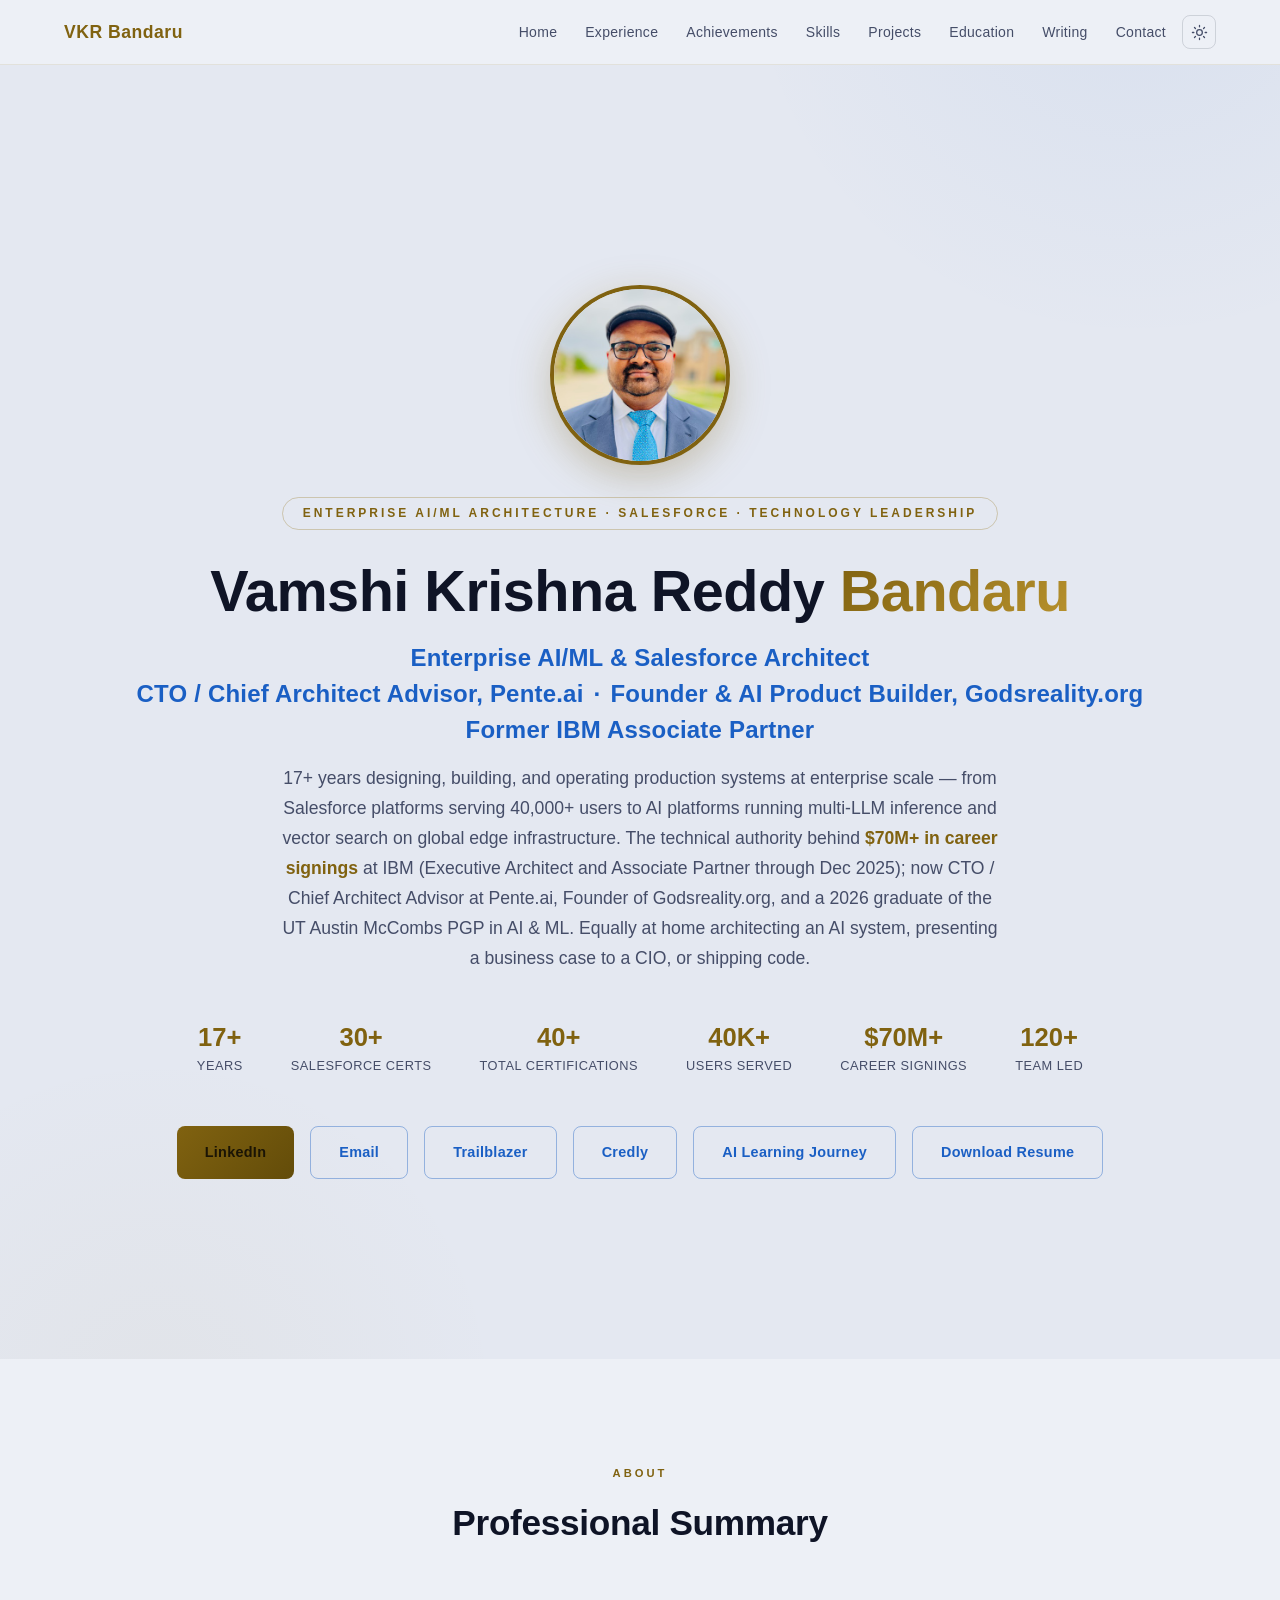
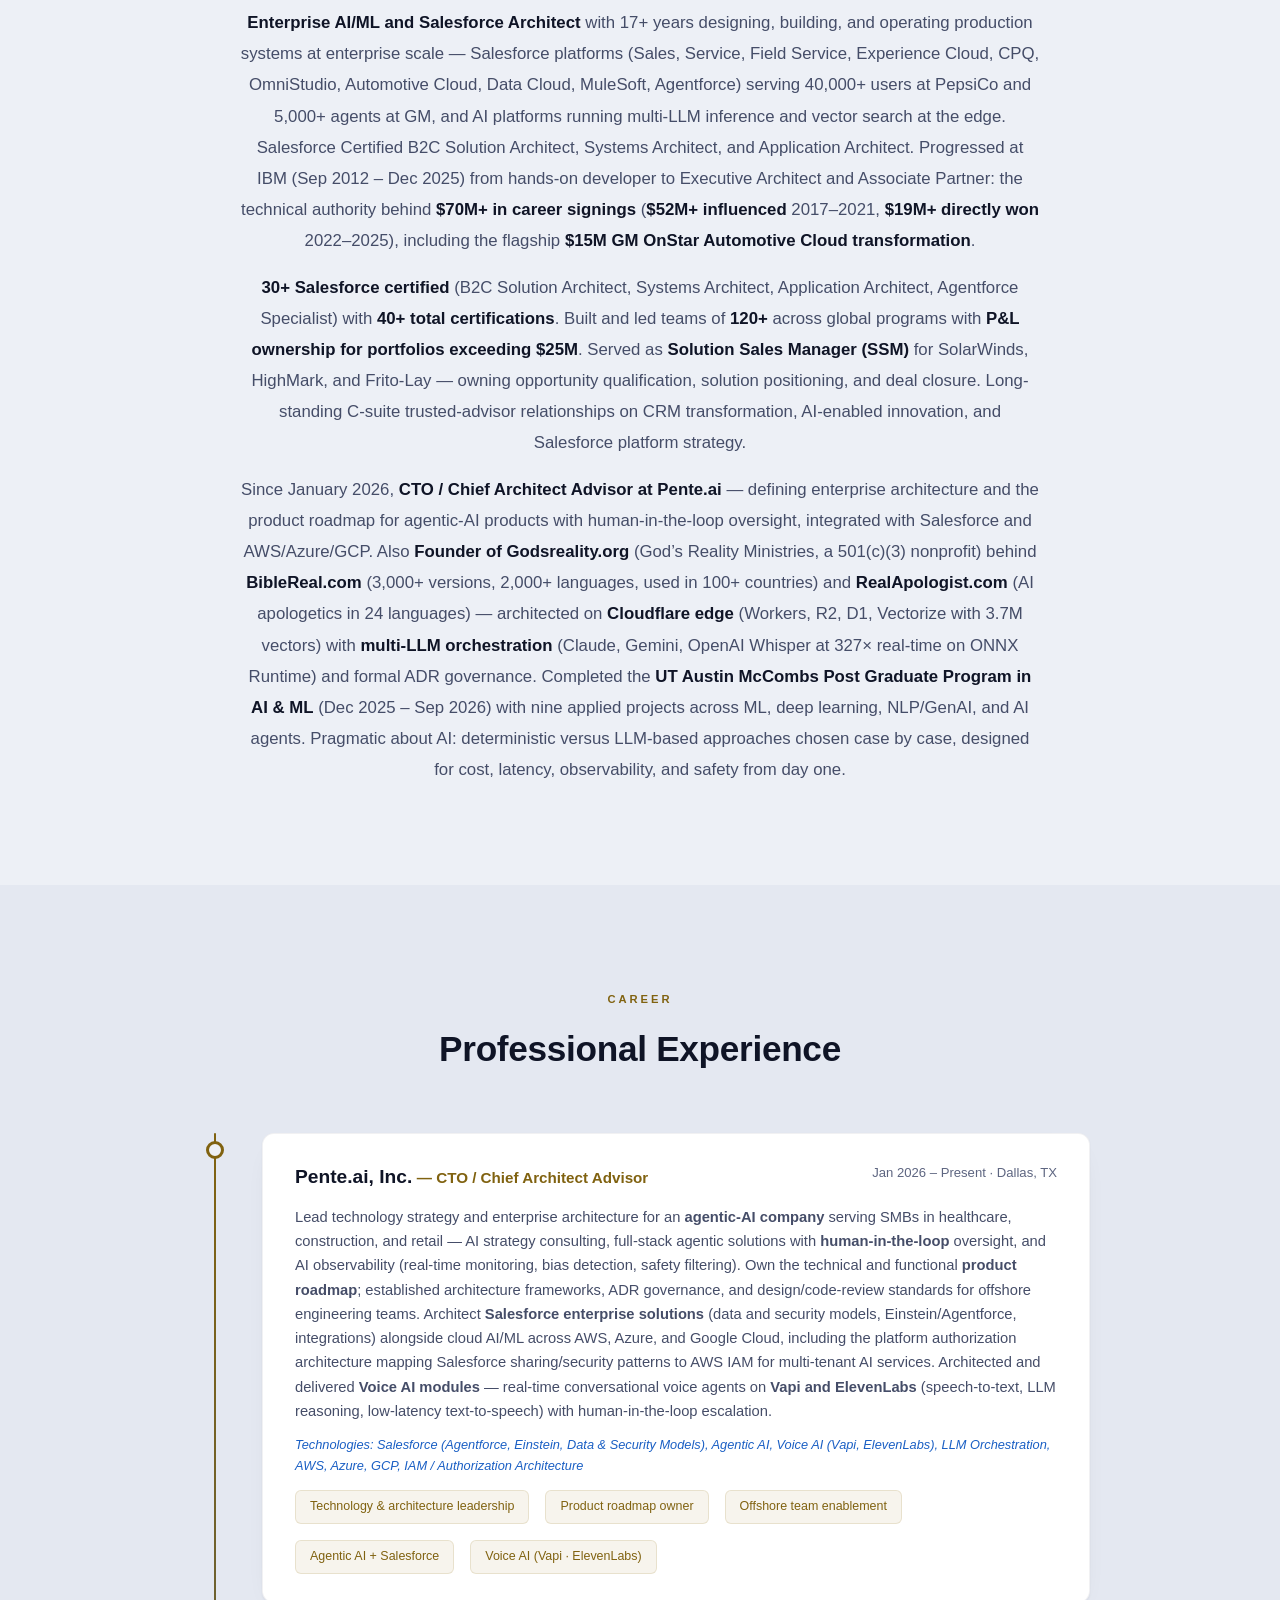
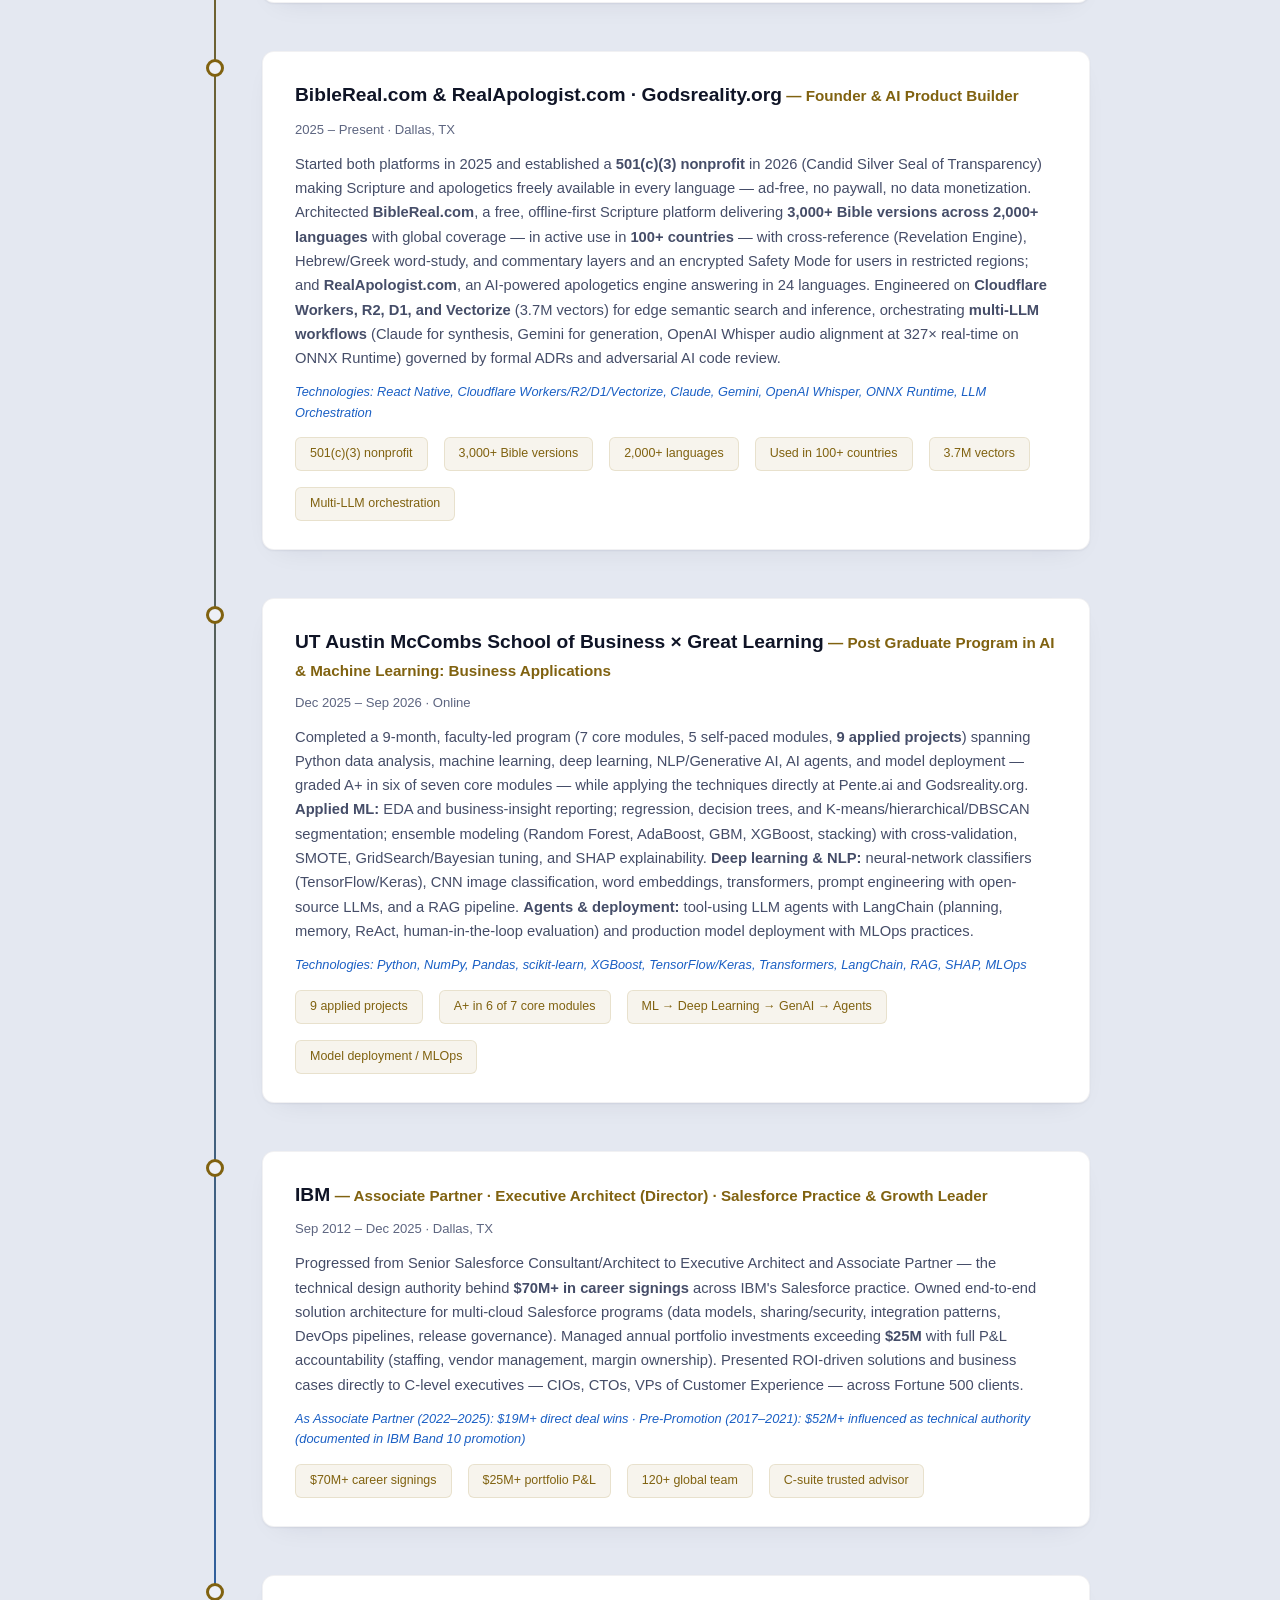
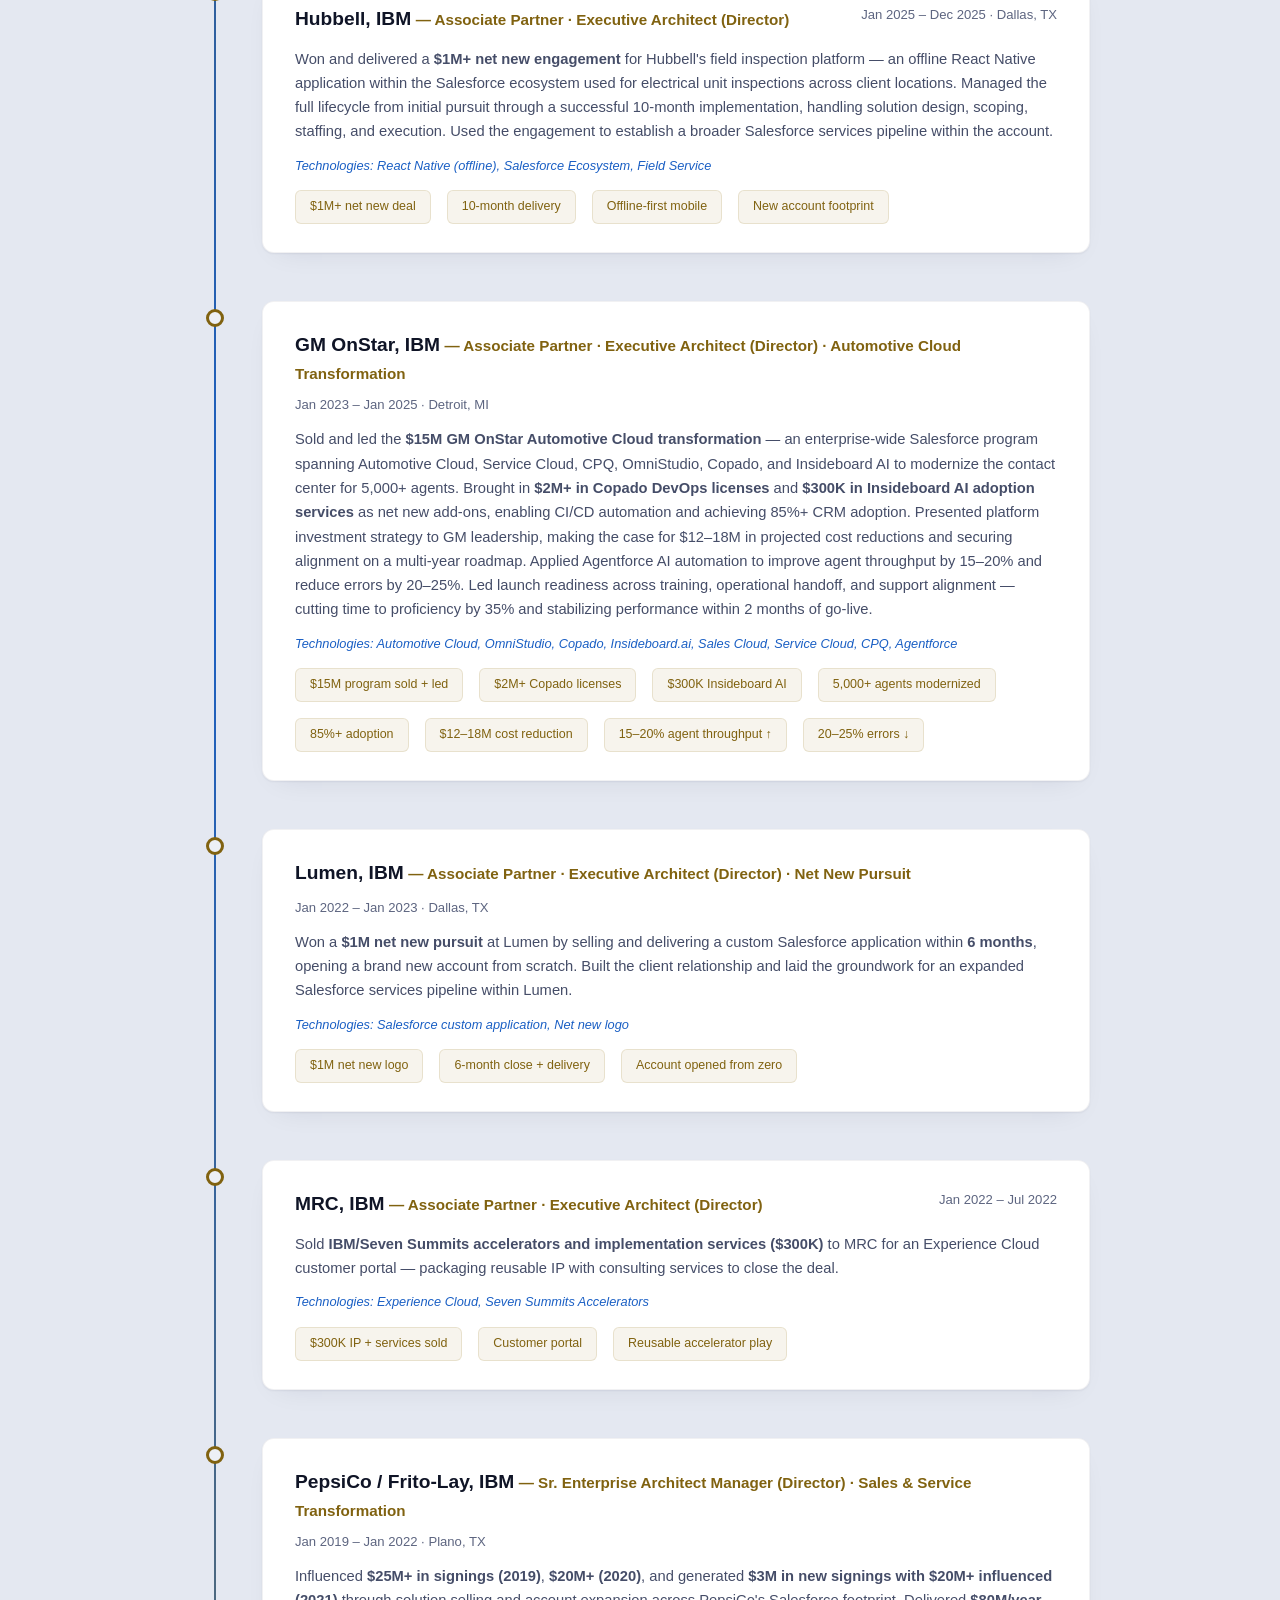
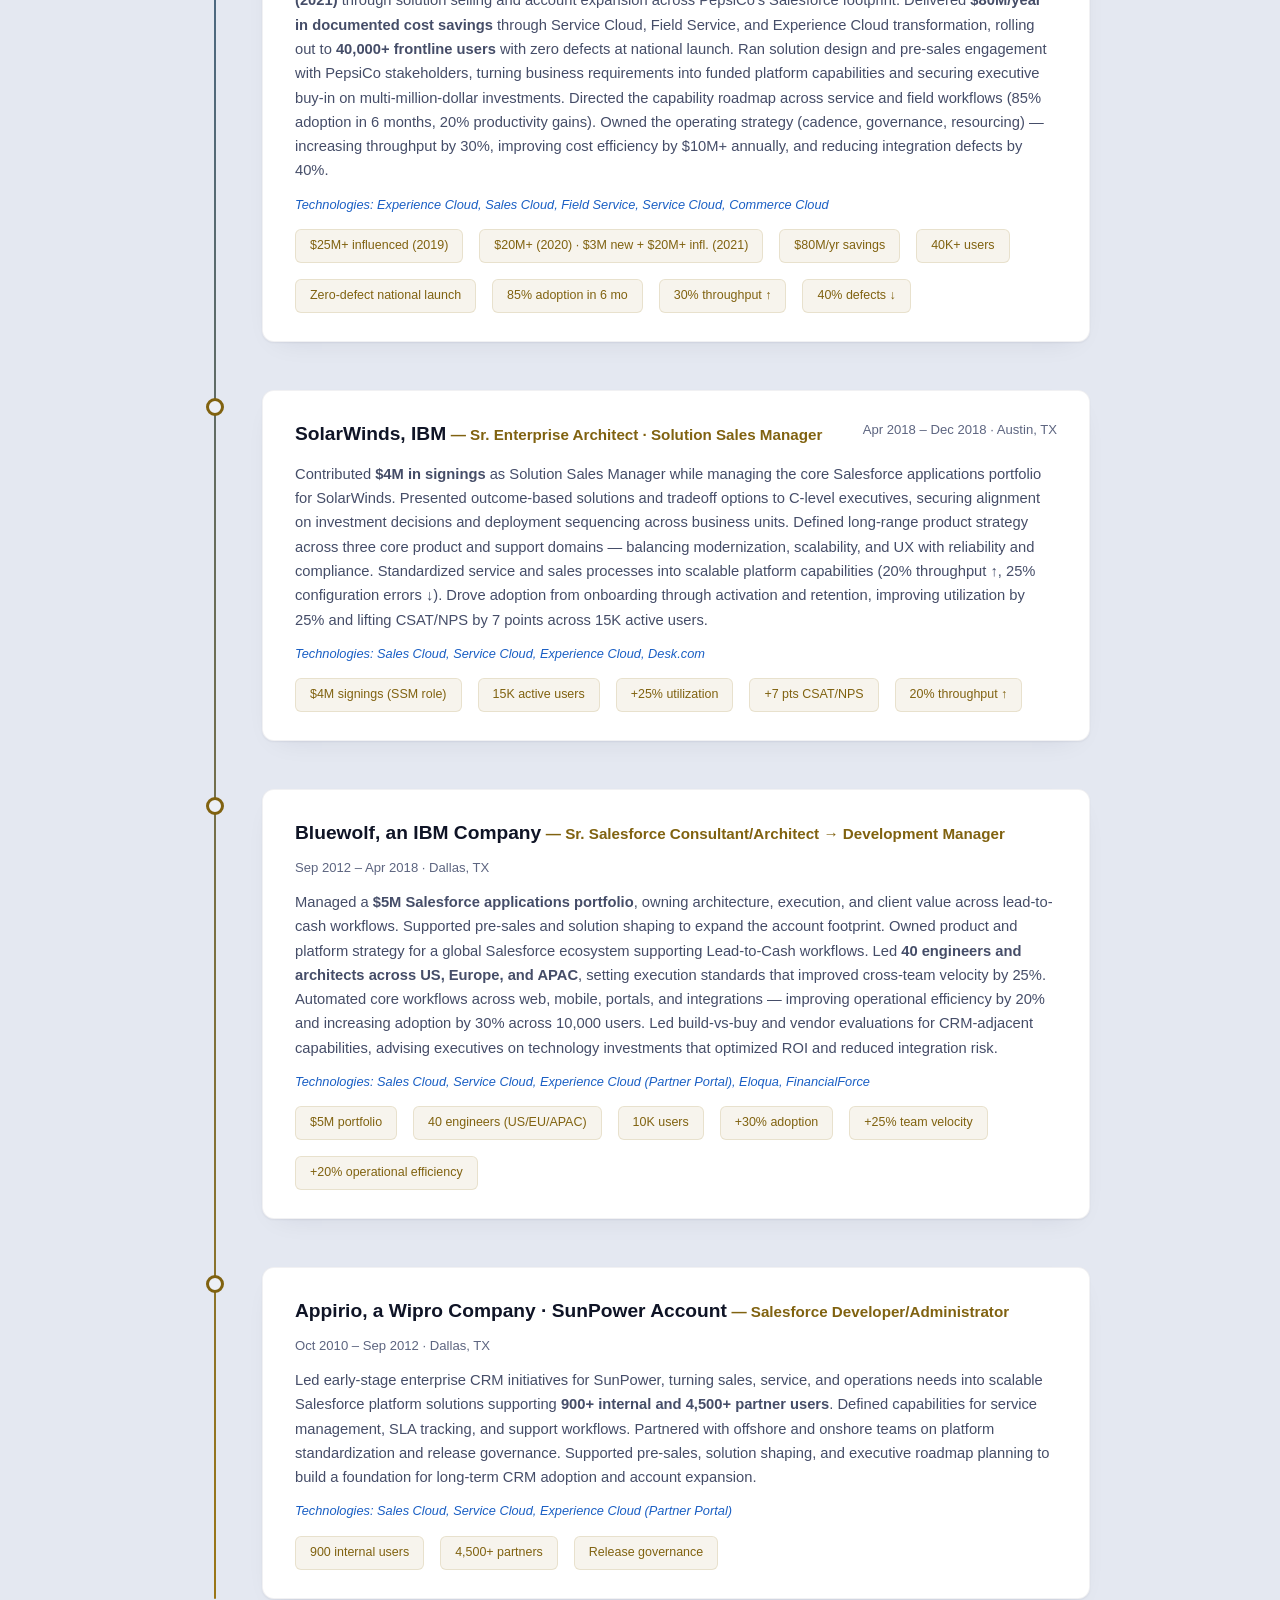
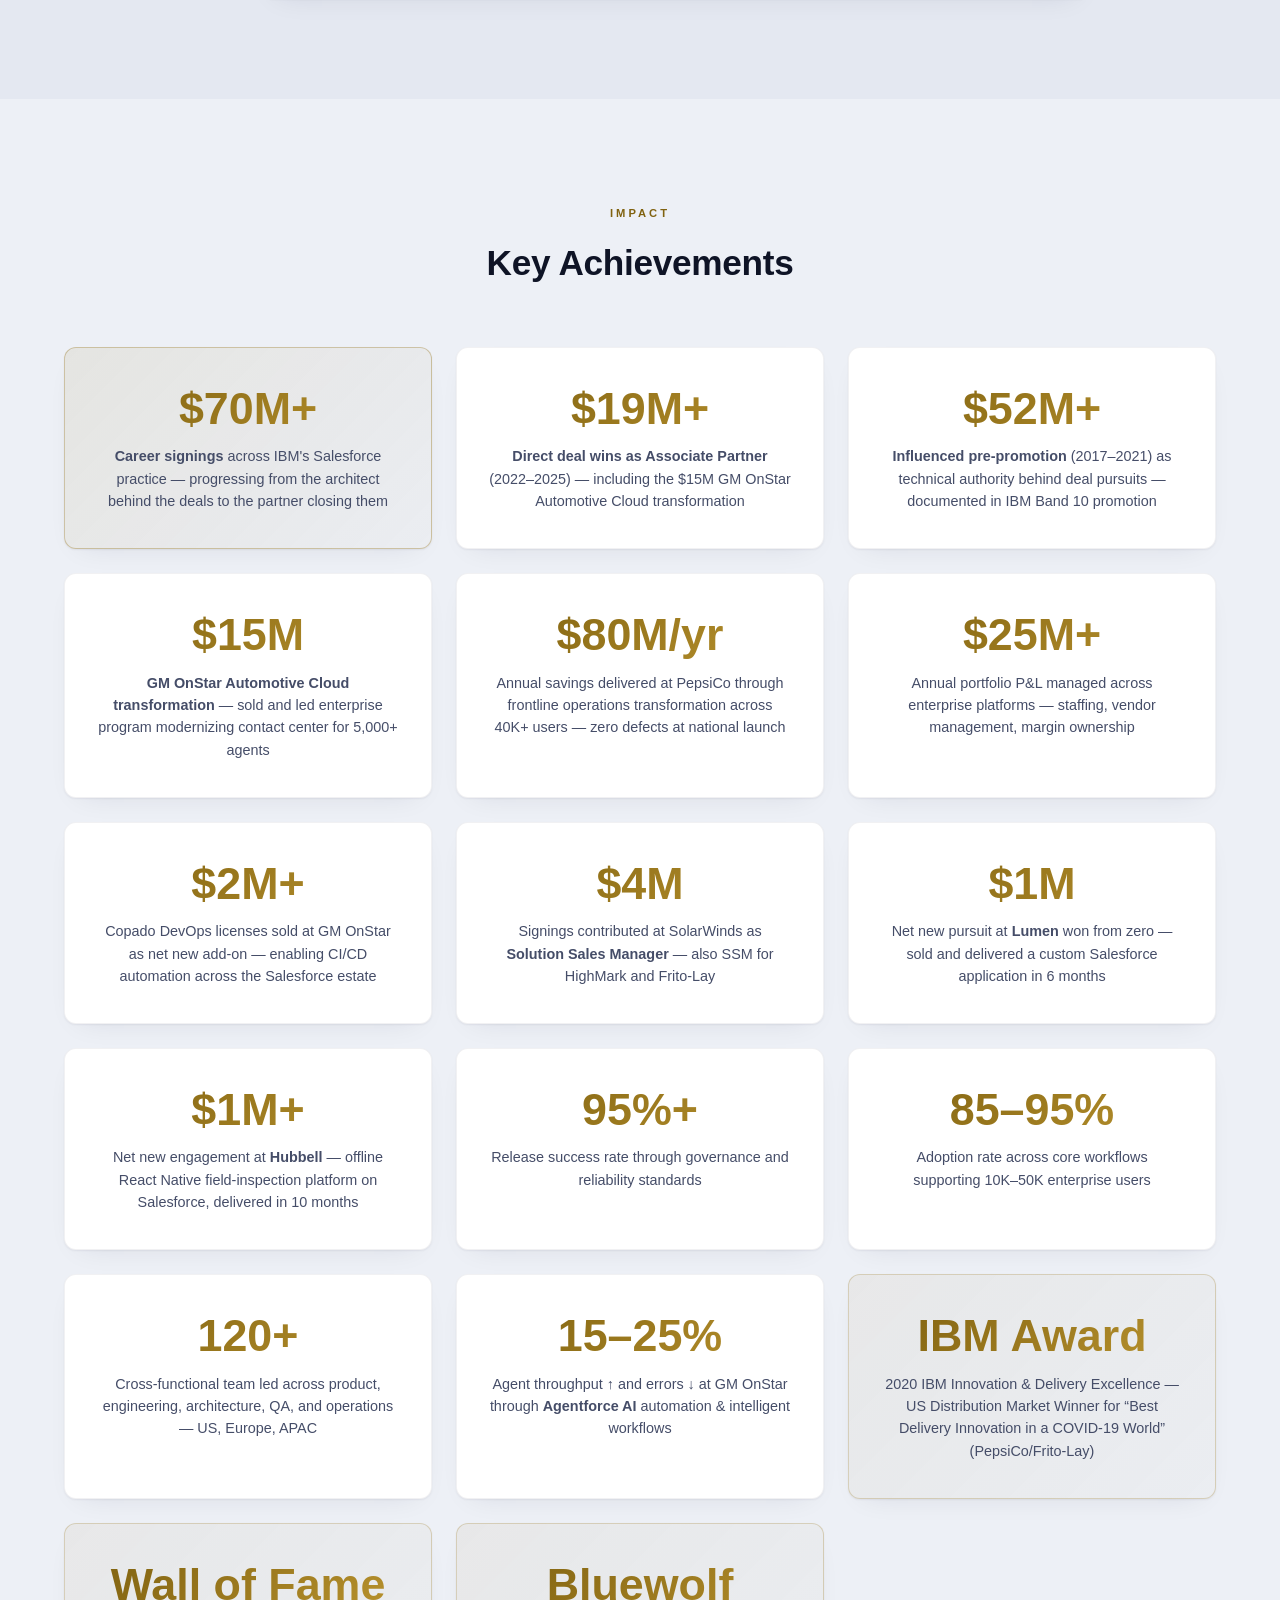
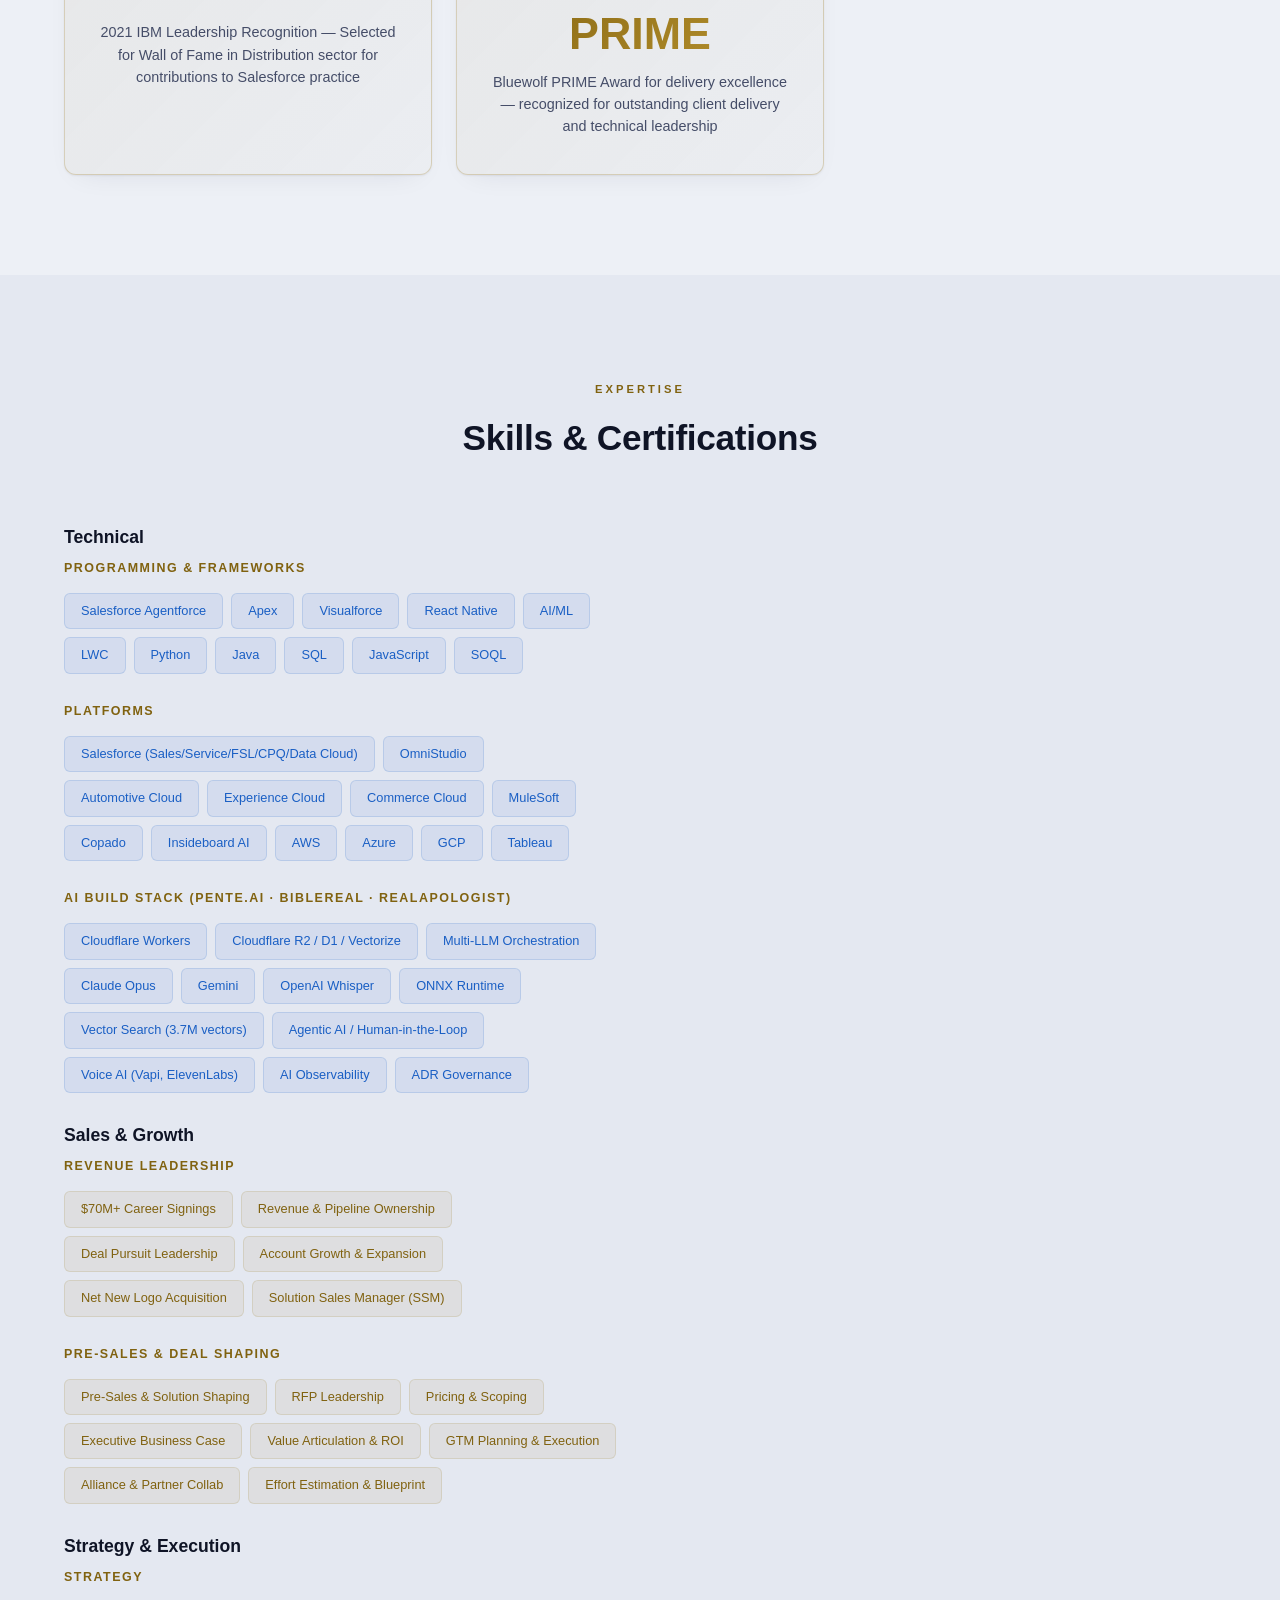
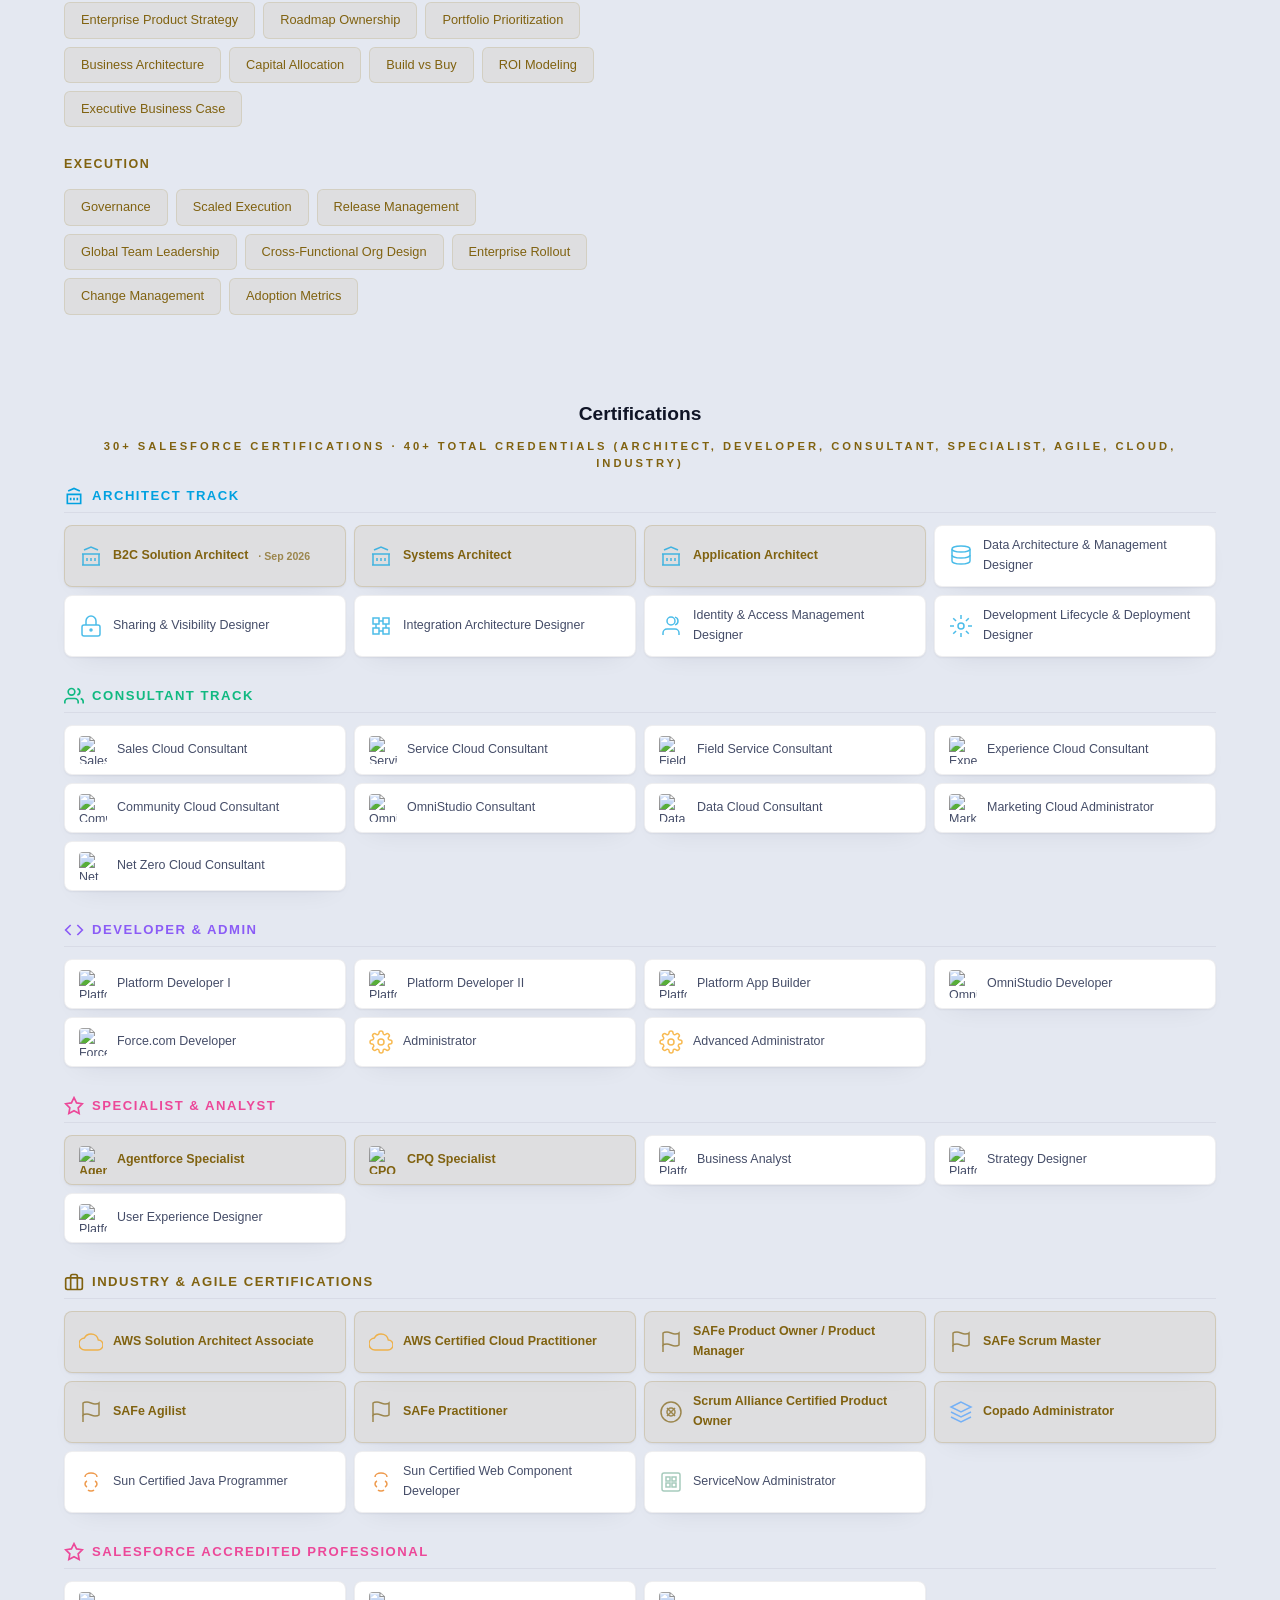
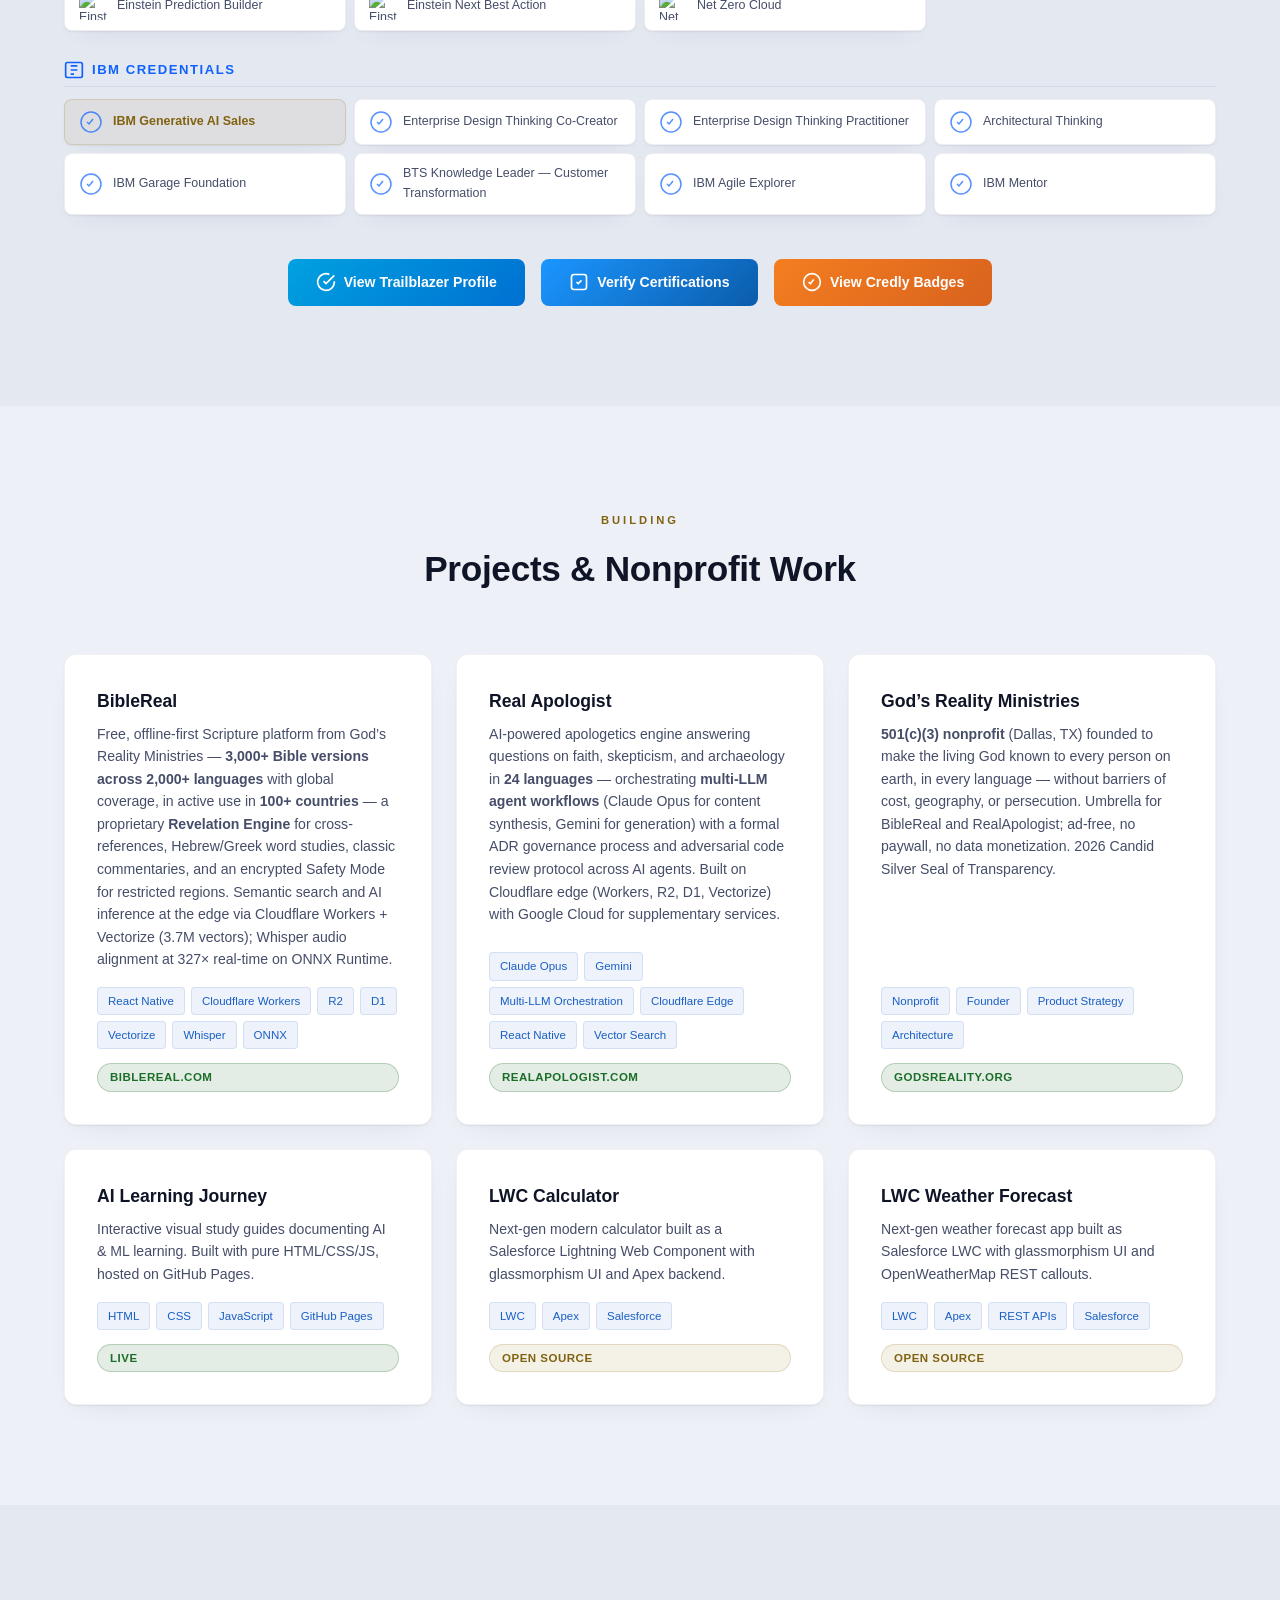
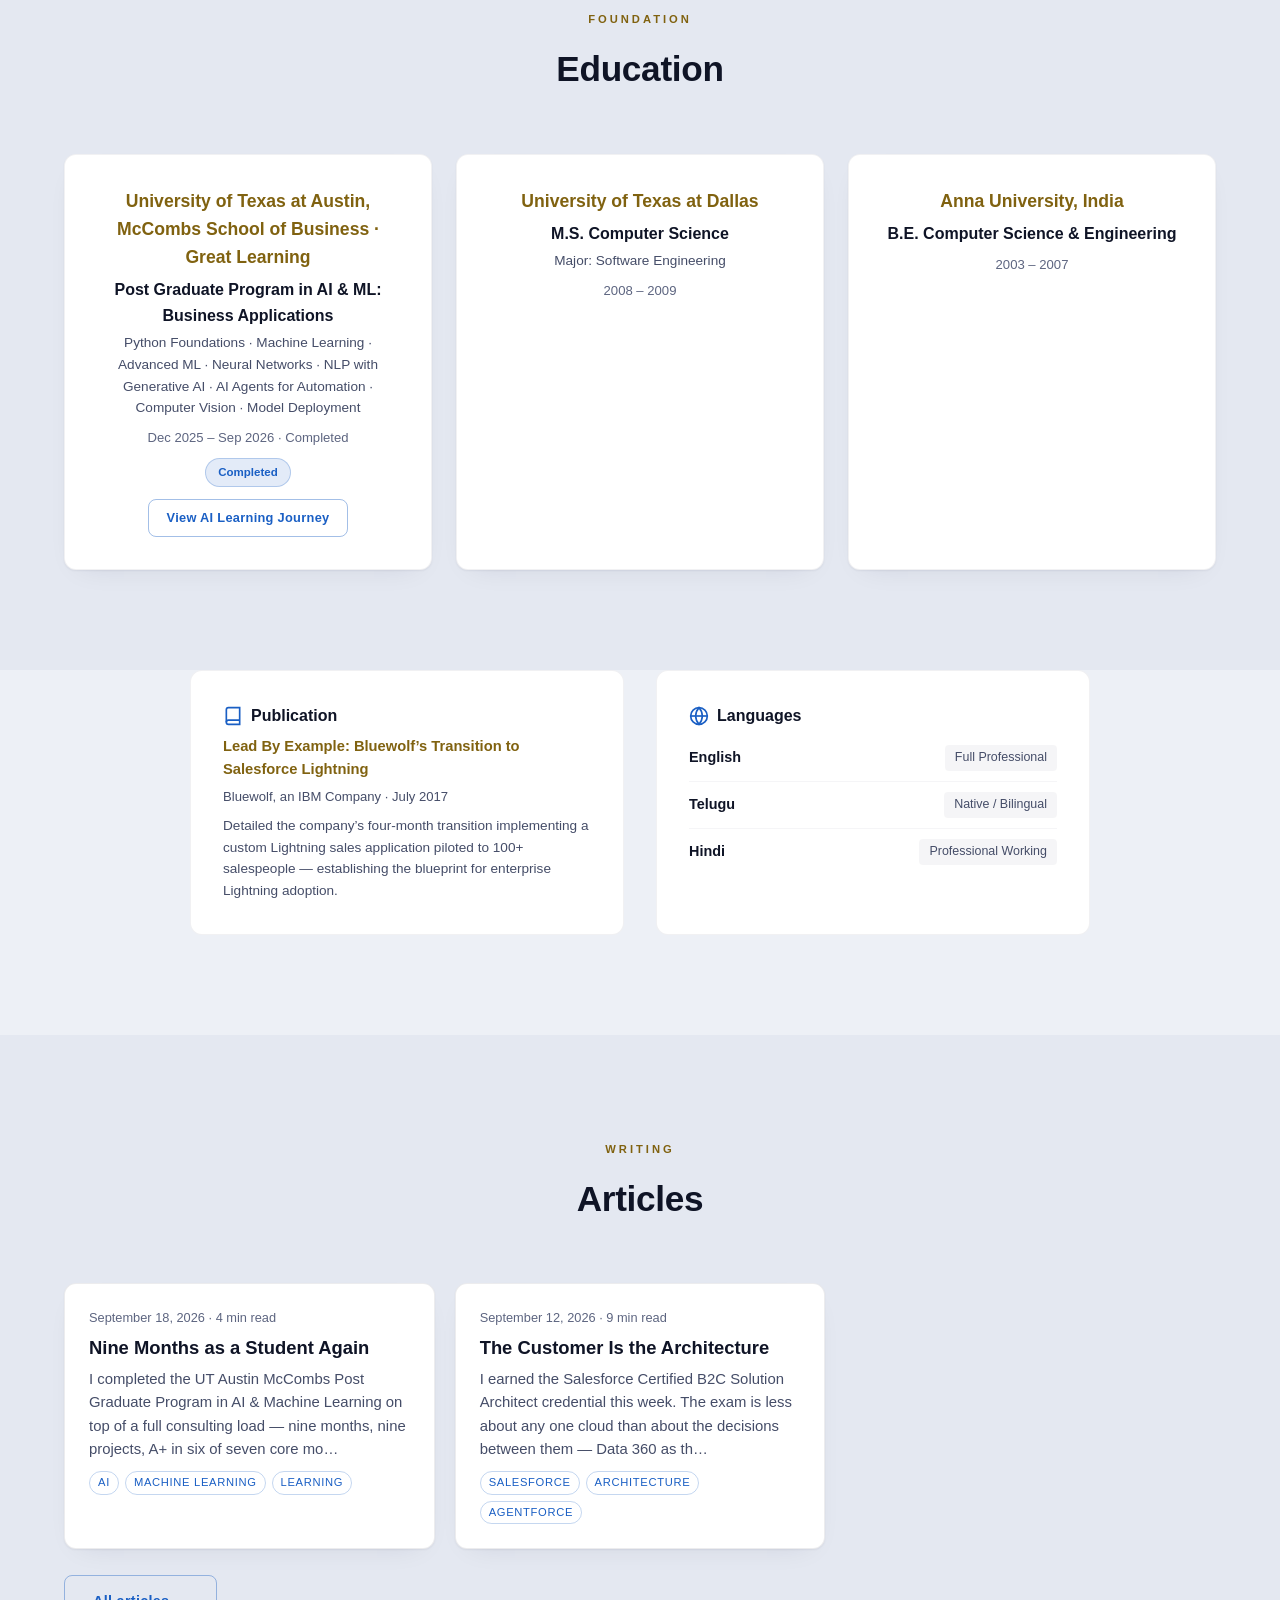
==== commit 94f31b61: "Light mode: token-driven dual theme with on-demand toggle - All colours moved to design tokens (84 h" ====
--- a/index.html
+++ b/index.html
@@ -1,6 +1,7 @@
 <!DOCTYPE html>
 <html lang="en">
 <head>
+<script>(function(){try{var t=localStorage.getItem('theme');if(t==='light'||t==='dark')document.documentElement.setAttribute('data-theme',t);}catch(e){}})();</script>
 <meta charset="UTF-8">
 <meta name="viewport" content="width=device-width, initial-scale=1.0">
 <title>Vamshi Krishna Reddy Bandaru — Enterprise AI/ML & Salesforce Architect | CTO, Pente.ai | Former IBM Associate Partner</title>
@@ -20,127 +21,192 @@
 <script type="application/ld+json">{"@context":"https://schema.org","@type":"Person","name":"Vamshi Krishna Reddy Bandaru","jobTitle":"CTO / Chief Architect Advisor · Enterprise AI/ML & Salesforce Architect","worksFor":[{"@type":"Organization","name":"Pente.ai","url":"https://pente.ai"},{"@type":"Organization","name":"God's Reality Ministries","url":"https://godsreality.org"}],"url":"https://vamshireddi.com","sameAs":["https://www.linkedin.com/in/vamshireddi/","https://www.salesforce.com/trailblazer/vamshireddi","https://www.credly.com/users/vamshireddi/","https://github.com/vamshireddi"],"alumniOf":[{"@type":"CollegeOrUniversity","name":"University of Texas at Dallas"},{"@type":"CollegeOrUniversity","name":"University of Texas at Austin"}],"knowsAbout":["Salesforce","Enterprise Architecture","AI/ML","Product Management","Platform Engineering"]}</script>
 <style>
 *,*::before,*::after{box-sizing:border-box;margin:0;padding:0}
+/* ── DESIGN TOKENS ──────────────────────────────────────────────
+   Dark is the default. Light mode redefines ONLY these values below.
+   Rule for new CSS: never write a raw colour — use a token.
+   Tints use rgba(var(--gold-rgb), .12) so alpha stays inline.     */
 :root{
---bg-dark:#0a0a1a;--bg-mid:#0f0f24;--bg-card:#141432;--bg-card-hover:#1a1a3e;
---gold:#d4a843;--gold-dim:#b8922e;--blue:#4a9eff;--blue-dim:#3a7ecc;
---white:#f0f0f5;--gray:#a0a0b8;--gray-dim:#6a6a82;
+--bg:#0a0a1a;--bg-2:#0f0f24;--surface:#141432;--surface-2:#1a1a3e;
+--hero-2:#0d0d28;--hero-3:#12122e;
+--gold:#d4a843;--gold-dim:#b8922e;--gold-deep:#c49a30;--gold-lite:#e8c56a;--on-gold:#0a0a1a;
+--blue:#4a9eff;--blue-dim:#3a7ecc;
+--text:#f0f0f5;--text-2:#a0a0b8;--text-3:#7d8096;--prose:#dcdce6;
+--gold-rgb:212,168,67;--blue-rgb:74,158,255;--ov-rgb:255,255,255;--green-rgb:76,175,80;--sf-rgb:0,112,210;
+--sh-1:rgba(0,0,0,.3);--sh-2:rgba(0,0,0,.5);
+--nav-bg:rgba(10,10,26,.92);--nav-bg-solid:rgba(10,10,26,.98);
+--code-bg:#0b0b1e;--tip-bg:#1b1a2e;
+--green:#6fcf73;--faint-1:rgba(var(--ov-rgb),.03);--faint-2:rgba(var(--ov-rgb),.04);--faint-3:rgba(var(--ov-rgb),.06);--card-sh:none;--card-sh-hover:0 8px 32px var(--sh-1);
 --font:-apple-system,BlinkMacSystemFont,"Segoe UI",Roboto,Helvetica,Arial,sans-serif;
---max-w:1200px;--radius:12px;--radius-sm:8px;
+--serif:"Iowan Old Style","Palatino Linotype",Palatino,Georgia,"Times New Roman",serif;
+--max-w:1200px;--measure:70ch;--radius:12px;--radius-sm:8px;
+color-scheme:dark;
 }
+/* Light mode: explicit choice, or system preference when no choice was made */
+:root[data-theme="light"]{
+--bg:#edf0f6;--bg-2:#e4e8f1;--surface:#ffffff;--surface-2:#f8fafd;
+--hero-2:#e9edf7;--hero-3:#e2e8f5;
+--gold:#806210;--gold-dim:#9a7616;--gold-deep:#634c09;--gold-lite:#b8922e;--on-gold:#1a1405;
+--blue:#1a5fc4;--blue-dim:#14479a;
+--text:#0f1426;--text-2:#454d68;--text-3:#5d6580;--prose:#1f273f;
+--gold-rgb:150,116,26;--blue-rgb:26,95,196;--ov-rgb:16,22,48;--green-rgb:34,110,44;--sf-rgb:0,95,180;
+--sh-1:rgba(16,22,48,.06);--sh-2:rgba(16,22,48,.12);
+--nav-bg:rgba(237,240,246,.86);--nav-bg-solid:rgba(237,240,246,.98);
+--code-bg:#eef1f7;--tip-bg:#ffffff;
+--green:#1b6e28;--faint-1:#ffffff;--faint-2:#ffffff;--faint-3:#ffffff;--card-sh:0 1px 2px var(--sh-1),0 10px 28px -16px var(--sh-2);--card-sh-hover:0 2px 4px var(--sh-1),0 18px 44px -20px var(--sh-2);
+color-scheme:light;
+}
+@media (prefers-color-scheme: light){
+ :root:not([data-theme="dark"]){
+--bg:#edf0f6;--bg-2:#e4e8f1;--surface:#ffffff;--surface-2:#f8fafd;
+--hero-2:#e9edf7;--hero-3:#e2e8f5;
+--gold:#806210;--gold-dim:#9a7616;--gold-deep:#634c09;--gold-lite:#b8922e;--on-gold:#1a1405;
+--blue:#1a5fc4;--blue-dim:#14479a;
+--text:#0f1426;--text-2:#454d68;--text-3:#5d6580;--prose:#1f273f;
+--gold-rgb:150,116,26;--blue-rgb:26,95,196;--ov-rgb:16,22,48;--green-rgb:34,110,44;--sf-rgb:0,95,180;
+--sh-1:rgba(16,22,48,.06);--sh-2:rgba(16,22,48,.12);
+--nav-bg:rgba(237,240,246,.86);--nav-bg-solid:rgba(237,240,246,.98);
+--code-bg:#eef1f7;--tip-bg:#ffffff;
+--green:#1b6e28;--faint-1:#ffffff;--faint-2:#ffffff;--faint-3:#ffffff;--card-sh:0 1px 2px var(--sh-1),0 10px 28px -16px var(--sh-2);--card-sh-hover:0 2px 4px var(--sh-1),0 18px 44px -20px var(--sh-2);
+color-scheme:light;
+ }
+}
+
+
+
+/* keyboard focus — visible, on-brand, both themes */
+a:focus-visible,button:focus-visible,input:focus-visible,select:focus-visible,abbr.gl:focus-visible{
+  outline:2px solid var(--gold);outline-offset:3px;border-radius:4px}
+
+/* theme crossfade: applied for 320ms on switch, then removed */
+.theming,.theming *{transition:background-color .32s ease,border-color .32s ease,color .32s ease,box-shadow .32s ease!important}
+.theme-toggle svg{transition:transform .4s cubic-bezier(.4,0,.2,1)}
+.theme-toggle:hover svg{transform:rotate(18deg)}
+.theme-toggle:active svg{transform:scale(.88)}
+
+/* theme toggle button */
+.theme-toggle{background:none;border:1px solid rgba(var(--ov-rgb),.14);color:var(--text-2);width:34px;height:34px;border-radius:8px;display:inline-flex;align-items:center;justify-content:center;cursor:pointer;transition:border-color .2s,color .2s;flex:none;padding:0}
+.theme-toggle:hover{border-color:var(--gold);color:var(--gold)}
+.theme-toggle svg{width:17px;height:17px;fill:none;stroke:currentColor;stroke-width:1.8;stroke-linecap:round}
+.theme-toggle .sun{display:none}
+:root[data-theme="light"] .theme-toggle .sun{display:block}
+:root[data-theme="light"] .theme-toggle .moon{display:none}
+@media (prefers-color-scheme: light){:root:not([data-theme="dark"]) .theme-toggle .sun{display:block}:root:not([data-theme="dark"]) .theme-toggle .moon{display:none}}
+
 html{scroll-behavior:smooth;-webkit-font-smoothing:antialiased;-moz-osx-font-smoothing:grayscale}
-body{font-family:var(--font);background:var(--bg-dark);color:var(--white);line-height:1.6;overflow-x:hidden}
+body{font-family:var(--font);background:var(--bg);color:var(--text);line-height:1.6;overflow-x:hidden}
 a{color:var(--blue);text-decoration:none;transition:color .2s}
 a:hover{color:var(--gold)}
 img{max-width:100%;display:block}
 .container{max-width:var(--max-w);margin:0 auto;padding:0 24px}
 
 /* ── NAV ── */
-.nav{position:sticky;top:0;z-index:100;background:rgba(10,10,26,.92);backdrop-filter:blur(16px);border-bottom:1px solid rgba(212,168,67,.12);transition:box-shadow .3s}
-.nav.scrolled{box-shadow:0 2px 24px rgba(0,0,0,.5)}
-.nav-inner{max-width:var(--max-w);margin:0 auto;padding:0 24px;display:flex;align-items:center;justify-content:space-between;height:64px}
+.nav{position:sticky;top:0;z-index:100;background:var(--nav-bg);backdrop-filter:blur(16px);border-bottom:1px solid rgba(var(--gold-rgb),.12);transition:box-shadow .3s}
+.nav.scrolled{box-shadow:0 2px 24px var(--sh-2)}
+.nav-inner{max-width:var(--max-w);margin:0 auto;padding:0 24px;display:flex;align-items:center;justify-content:space-between;gap:16px;height:64px}
+.nav-logo{order:0}.nav-links{order:1;margin-left:auto}.theme-toggle{order:2}.nav-toggle{order:3}
 .nav-logo{font-weight:700;font-size:1.1rem;color:var(--gold);letter-spacing:.5px;white-space:nowrap}
 .nav-links{display:flex;gap:28px;list-style:none}
-.nav-links a{color:var(--gray);font-size:.875rem;font-weight:500;letter-spacing:.3px;transition:color .2s}
-.nav-links a:hover,.nav-links a.active{color:var(--white)}
-.nav-toggle{display:none;background:none;border:none;color:var(--white);font-size:1.5rem;cursor:pointer}
+.nav-links a{color:var(--text-2);font-size:.875rem;font-weight:500;letter-spacing:.3px;transition:color .2s}
+.nav-links a:hover,.nav-links a.active{color:var(--text)}
+.nav-toggle{display:none;background:none;border:none;color:var(--text);font-size:1.5rem;cursor:pointer}
 
 /* ── WRITING ── */
 .writing-grid{display:grid;grid-template-columns:repeat(auto-fill,minmax(300px,1fr));gap:20px;margin-top:8px}
-.writing-card{display:block;background:var(--bg-card);border:1px solid rgba(255,255,255,.08);border-radius:var(--radius);padding:24px;color:var(--white);transition:border-color .2s,transform .2s}
-.writing-card:hover{border-color:rgba(212,168,67,.5);transform:translateY(-3px);color:var(--white)}
-.writing-date{font-size:.8rem;color:var(--gray-dim);margin-bottom:8px}
+.writing-card{display:block;background:var(--surface);border:1px solid rgba(var(--ov-rgb),.08);border-radius:var(--radius);padding:24px;color:var(--text);transition:border-color .2s,transform .2s;box-shadow:var(--card-sh)}
+.writing-card:hover{border-color:rgba(var(--gold-rgb),.5);transform:translateY(-3px);color:var(--text);box-shadow:var(--card-sh-hover)}
+.writing-date{font-size:.8rem;color:var(--text-3);margin-bottom:8px}
 .writing-card h3{font-size:1.15rem;font-weight:700;line-height:1.3;margin-bottom:8px}
-.writing-card p{color:var(--gray);font-size:.93rem;line-height:1.55}
+.writing-card p{color:var(--text-2);font-size:.93rem;line-height:1.55}
 .writing-card p{margin-bottom:10px}
 .writing-tags{display:flex;gap:6px;flex-wrap:wrap}
-.writing-tags span{font-size:.7rem;letter-spacing:.06em;text-transform:uppercase;color:var(--blue);border:1px solid rgba(74,158,255,.25);padding:2px 8px;border-radius:999px}
+.writing-tags span{font-size:.7rem;letter-spacing:.06em;text-transform:uppercase;color:var(--blue);border:1px solid rgba(var(--blue-rgb),.25);padding:2px 8px;border-radius:999px}
 .writing-more{margin-top:26px}
 
 /* ── HERO ── */
-.hero{min-height:100vh;display:flex;align-items:center;justify-content:center;text-align:center;position:relative;background:linear-gradient(160deg,var(--bg-dark) 0%,#0d0d28 40%,#12122e 100%);overflow:hidden}
-.hero::before{content:"";position:absolute;top:-40%;right:-20%;width:800px;height:800px;background:radial-gradient(circle,rgba(74,158,255,.06) 0%,transparent 70%);pointer-events:none}
-.hero::after{content:"";position:absolute;bottom:-30%;left:-15%;width:700px;height:700px;background:radial-gradient(circle,rgba(212,168,67,.04) 0%,transparent 70%);pointer-events:none}
+.hero{min-height:100vh;display:flex;align-items:center;justify-content:center;text-align:center;position:relative;background:linear-gradient(160deg,var(--bg) 0%,var(--hero-2) 40%,var(--hero-3) 100%);overflow:hidden}
+.hero::before{content:"";position:absolute;top:-40%;right:-20%;width:800px;height:800px;background:radial-gradient(circle,rgba(var(--blue-rgb),.06) 0%,transparent 70%);pointer-events:none}
+.hero::after{content:"";position:absolute;bottom:-30%;left:-15%;width:700px;height:700px;background:radial-gradient(circle,rgba(var(--gold-rgb),.04) 0%,transparent 70%);pointer-events:none}
 .hero-content{position:relative;z-index:1;padding:120px 24px 80px;display:flex;flex-direction:column;align-items:center}
-.hero-photo{width:180px;height:180px;border-radius:50%;object-fit:cover;border:4px solid var(--gold);box-shadow:0 8px 40px rgba(212,168,67,.2),0 12px 48px rgba(0,0,0,.5);display:block;margin:0 auto 32px}
-.hero-label{display:inline-block;font-size:.75rem;letter-spacing:3px;text-transform:uppercase;color:var(--gold);border:1px solid rgba(212,168,67,.3);padding:6px 20px;border-radius:40px;margin-bottom:28px;font-weight:600}
+.hero-photo{width:180px;height:180px;border-radius:50%;object-fit:cover;border:4px solid var(--gold);box-shadow:0 10px 40px rgba(var(--gold-rgb),.26),0 20px 56px -20px var(--sh-2);display:block;margin:0 auto 32px}
+.hero-label{display:inline-block;font-size:.75rem;letter-spacing:3px;text-transform:uppercase;color:var(--gold);border:1px solid rgba(var(--gold-rgb),.3);padding:6px 20px;border-radius:40px;margin-bottom:28px;font-weight:600}
 .hero h1{font-size:clamp(2.2rem,5vw,3.6rem);font-weight:800;letter-spacing:-.5px;line-height:1.15;margin-bottom:16px}
-.hero h1 span{background:linear-gradient(135deg,var(--gold),#e8c56a);-webkit-background-clip:text;-webkit-text-fill-color:transparent;background-clip:text}
+.hero h1 span{background:linear-gradient(135deg,var(--gold),var(--gold-lite));-webkit-background-clip:text;-webkit-text-fill-color:transparent;background-clip:text}
 .hero-title{font-size:clamp(1.1rem,2.5vw,1.5rem);color:var(--blue);font-weight:600;margin-bottom:16px;letter-spacing:.2px}
 .hero-title .ht-line{display:block;line-height:1.5}
 .hero-title .ht-role{white-space:nowrap}
 .hero-title .ht-sep{margin:0 10px}
 @media(max-width:640px){.hero-title .ht-role{white-space:normal;display:block}.hero-title .ht-sep{display:none}}
-.hero-sub{font-size:clamp(.95rem,1.5vw,1.1rem);color:var(--gray);max-width:720px;margin:0 auto 48px;line-height:1.7}
+.hero-sub{font-size:clamp(.95rem,1.5vw,1.1rem);color:var(--text-2);max-width:720px;margin:0 auto 48px;line-height:1.7}
 
 .stats-row{display:flex;justify-content:center;gap:48px;margin-bottom:48px;flex-wrap:wrap}
 .stat{text-align:center}
 .stat-num{font-size:1.6rem;font-weight:800;color:var(--gold);display:block;line-height:1.2}
-.stat-label{font-size:.8rem;color:var(--gray);letter-spacing:.5px;text-transform:uppercase;font-weight:500}
+.stat-label{font-size:.8rem;color:var(--text-2);letter-spacing:.5px;text-transform:uppercase;font-weight:500}
 
 .cta-row{display:flex;justify-content:center;gap:16px;flex-wrap:wrap}
 .btn{display:inline-flex;align-items:center;gap:8px;padding:14px 28px;border-radius:8px;font-size:.9rem;font-weight:600;letter-spacing:.3px;transition:all .25s;cursor:pointer;border:none;font-family:var(--font)}
-.btn-primary{background:linear-gradient(135deg,var(--gold),#c49a30);color:#0a0a1a}
-.btn-primary:hover{transform:translateY(-2px);box-shadow:0 8px 24px rgba(212,168,67,.3);color:#0a0a1a}
-.btn-outline{background:transparent;border:1.5px solid rgba(74,158,255,.4);color:var(--blue)}
-.btn-outline:hover{border-color:var(--blue);background:rgba(74,158,255,.08);transform:translateY(-2px);color:var(--blue)}
-.btn-ghost{background:rgba(255,255,255,.06);color:var(--white);border:1px solid rgba(255,255,255,.1)}
-.btn-ghost:hover{background:rgba(255,255,255,.1);transform:translateY(-2px);color:var(--white)}
+.btn-primary{background:linear-gradient(135deg,var(--gold),var(--gold-deep));color:var(--on-gold)}
+.btn-primary:hover{transform:translateY(-2px);box-shadow:0 8px 24px rgba(var(--gold-rgb),.3);color:var(--on-gold)}
+.btn-outline{background:transparent;border:1.5px solid rgba(var(--blue-rgb),.4);color:var(--blue)}
+.btn-outline:hover{border-color:var(--blue);background:rgba(var(--blue-rgb),.08);transform:translateY(-2px);color:var(--blue)}
+.btn-ghost{background:var(--faint-3);box-shadow:var(--card-sh);color:var(--text);border:1px solid rgba(var(--ov-rgb),.1)}
+.btn-ghost:hover{background:rgba(var(--ov-rgb),.1);transform:translateY(-2px);color:var(--text)}
 
 /* ── SECTIONS ── */
 section{padding:100px 0}
-section:nth-child(even){background:var(--bg-mid)}
+section:nth-child(even){background:var(--bg-2)}
 .section-label{display:inline-block;font-size:.7rem;letter-spacing:3px;text-transform:uppercase;color:var(--gold);font-weight:600;margin-bottom:12px}
 .section-title{font-size:clamp(1.6rem,3vw,2.2rem);font-weight:800;margin-bottom:16px;letter-spacing:-.3px}
-.section-desc{color:var(--gray);max-width:680px;margin-bottom:48px;font-size:1rem;line-height:1.7}
+.section-desc{color:var(--text-2);max-width:680px;margin-bottom:48px;font-size:1rem;line-height:1.7}
 .section-header{text-align:center;margin-bottom:56px}
 .section-header .section-desc{margin-left:auto;margin-right:auto;margin-bottom:0}
 
 /* ── SUMMARY ── */
-.summary-text{max-width:800px;margin:0 auto;font-size:1.05rem;line-height:1.85;color:var(--gray);text-align:center}
-.summary-text strong{color:var(--white);font-weight:600}
+.summary-text{max-width:800px;margin:0 auto;font-size:1.05rem;line-height:1.85;color:var(--text-2);text-align:center}
+.summary-text strong{color:var(--text);font-weight:600}
 
 /* ── TIMELINE ── */
 .timeline{position:relative;max-width:900px;margin:0 auto}
 .timeline::before{content:"";position:absolute;left:24px;top:0;bottom:0;width:2px;background:linear-gradient(180deg,var(--gold),var(--blue),var(--gold-dim));border-radius:2px}
 .tl-item{position:relative;padding-left:72px;margin-bottom:48px}
 .tl-item:last-child{margin-bottom:0}
-.tl-dot{position:absolute;left:16px;top:8px;width:18px;height:18px;border-radius:50%;background:var(--bg-dark);border:3px solid var(--gold);z-index:2;transition:background .3s}
+.tl-dot{position:absolute;left:16px;top:8px;width:18px;height:18px;border-radius:50%;background:var(--bg);border:3px solid var(--gold);z-index:2;transition:background .3s}
 .tl-item:hover .tl-dot{background:var(--gold)}
-.tl-card{background:var(--bg-card);border:1px solid rgba(255,255,255,.06);border-radius:var(--radius);padding:28px 32px;transition:all .3s}
-.tl-card:hover{border-color:rgba(212,168,67,.2);transform:translateX(4px);box-shadow:0 8px 32px rgba(0,0,0,.3)}
+.tl-card{background:var(--surface);border:1px solid rgba(var(--ov-rgb),.06);border-radius:var(--radius);padding:28px 32px;transition:all .3s;box-shadow:var(--card-sh)}
+.tl-card:hover{border-color:rgba(var(--gold-rgb),.35);transform:translateX(4px);box-shadow:var(--card-sh-hover)}
 .tl-header{display:flex;justify-content:space-between;align-items:flex-start;flex-wrap:wrap;gap:8px;margin-bottom:8px}
-.tl-company{font-size:1.2rem;font-weight:700;color:var(--white)}
+.tl-company{font-size:1.2rem;font-weight:700;color:var(--text)}
 .tl-role{color:var(--gold);font-weight:600;font-size:.95rem}
-.tl-meta{font-size:.82rem;color:var(--gray-dim);white-space:nowrap}
-.tl-desc{color:var(--gray);font-size:.92rem;margin:12px 0;line-height:1.65}
+.tl-meta{font-size:.82rem;color:var(--text-3);white-space:nowrap}
+.tl-desc{color:var(--text-2);font-size:.92rem;margin:12px 0;line-height:1.65}
 .tl-tech{font-size:.8rem;color:var(--blue);margin-bottom:12px;font-style:italic}
 .tl-metrics{display:flex;gap:16px;flex-wrap:wrap;margin-top:14px}
-.tl-metric{background:rgba(212,168,67,.08);border:1px solid rgba(212,168,67,.15);border-radius:6px;padding:6px 14px;font-size:.78rem;color:var(--gold);font-weight:500;white-space:nowrap}
+.tl-metric{background:rgba(var(--gold-rgb),.08);border:1px solid rgba(var(--gold-rgb),.15);border-radius:6px;padding:6px 14px;font-size:.78rem;color:var(--gold);font-weight:500;white-space:nowrap}
 
 /* ── ACHIEVEMENTS ── */
 .achieve-grid{display:grid;grid-template-columns:repeat(auto-fit,minmax(320px,1fr));gap:24px}
-.achieve-card{background:var(--bg-card);border:1px solid rgba(255,255,255,.06);border-radius:var(--radius);padding:36px 32px;text-align:center;transition:all .3s;position:relative;overflow:hidden}
+.achieve-card{background:var(--surface);border:1px solid rgba(var(--ov-rgb),.06);border-radius:var(--radius);padding:36px 32px;text-align:center;transition:all .3s;position:relative;overflow:hidden;box-shadow:var(--card-sh)}
 .achieve-card::before{content:"";position:absolute;top:0;left:0;right:0;height:3px;background:linear-gradient(90deg,var(--gold),var(--blue));opacity:0;transition:opacity .3s}
-.achieve-card:hover{border-color:rgba(212,168,67,.2);transform:translateY(-4px);box-shadow:0 12px 40px rgba(0,0,0,.3)}
+.achieve-card:hover{border-color:rgba(var(--gold-rgb),.2);transform:translateY(-4px);box-shadow:0 12px 40px var(--sh-1)}
 .achieve-card:hover::before{opacity:1}
-.achieve-num{font-size:2.8rem;font-weight:900;background:linear-gradient(135deg,var(--gold),#e8c56a);-webkit-background-clip:text;-webkit-text-fill-color:transparent;background-clip:text;line-height:1.1;margin-bottom:12px}
-.achieve-text{color:var(--gray);font-size:.9rem;line-height:1.55}
+.achieve-num{font-size:2.8rem;font-weight:900;background:linear-gradient(135deg,var(--gold),var(--gold-lite));-webkit-background-clip:text;-webkit-text-fill-color:transparent;background-clip:text;line-height:1.1;margin-bottom:12px}
+.achieve-text{color:var(--text-2);font-size:.9rem;line-height:1.55}
 
 /* ── SKILLS ── */
 .skills-grid{display:grid;grid-template-columns:1fr 1fr;gap:40px}
-.skill-group h3{font-size:1.1rem;font-weight:700;margin-bottom:8px;color:var(--white)}
+.skill-group h3{font-size:1.1rem;font-weight:700;margin-bottom:8px;color:var(--text)}
 .skill-sub{font-size:.78rem;color:var(--gold);text-transform:uppercase;letter-spacing:1.5px;font-weight:600;margin-bottom:14px;display:block}
 .skill-pills{display:flex;flex-wrap:wrap;gap:8px;margin-bottom:28px}
-.pill{padding:7px 16px;border-radius:6px;font-size:.8rem;font-weight:500;background:rgba(74,158,255,.08);border:1px solid rgba(74,158,255,.15);color:var(--blue);transition:all .2s;white-space:nowrap}
-.pill:hover{background:rgba(74,158,255,.15);border-color:rgba(74,158,255,.3)}
-.pill-gold{background:rgba(212,168,67,.08);border-color:rgba(212,168,67,.15);color:var(--gold)}
-.pill-gold:hover{background:rgba(212,168,67,.15);border-color:rgba(212,168,67,.3)}
+.pill{padding:7px 16px;border-radius:6px;font-size:.8rem;font-weight:500;background:rgba(var(--blue-rgb),.08);border:1px solid rgba(var(--blue-rgb),.15);color:var(--blue);transition:all .2s;white-space:nowrap}
+.pill:hover{background:rgba(var(--blue-rgb),.15);border-color:rgba(var(--blue-rgb),.3)}
+.pill-gold{background:rgba(var(--gold-rgb),.08);border-color:rgba(var(--gold-rgb),.15);color:var(--gold)}
+.pill-gold:hover{background:rgba(var(--gold-rgb),.15);border-color:rgba(var(--gold-rgb),.3)}
 
 .certs-section{margin-top:56px}
 .certs-section h3{text-align:center;font-size:1.2rem;margin-bottom:8px}
 .certs-section .section-label{display:block;text-align:center;margin-bottom:12px}
 .cert-category{margin-bottom:28px}
-.cert-category-title{font-size:.82rem;text-transform:uppercase;letter-spacing:1.5px;font-weight:600;margin-bottom:12px;padding-bottom:6px;border-bottom:1px solid rgba(255,255,255,.06);display:flex;align-items:center;gap:8px}
+.cert-category-title{font-size:.82rem;text-transform:uppercase;letter-spacing:1.5px;font-weight:600;margin-bottom:12px;padding-bottom:6px;border-bottom:1px solid rgba(var(--ov-rgb),.06);display:flex;align-items:center;gap:8px}
 .cert-category-title .cat-icon{width:20px;height:20px;flex-shrink:0}
 .cert-category-title.cat-arch{color:#00a1e0}
 .cert-category-title.cat-dev{color:#8b5cf6}
@@ -149,70 +215,70 @@
 .cert-category-title.cat-spec{color:#ec4899}
 .cert-category-title.cat-industry{color:var(--gold)}
 .cert-grid{display:grid;grid-template-columns:repeat(auto-fill,minmax(260px,1fr));gap:8px}
-.cert-badge{padding:10px 14px;border-radius:var(--radius-sm);font-size:.78rem;font-weight:500;background:rgba(255,255,255,.04);border:1px solid rgba(255,255,255,.07);color:var(--gray);transition:all .2s;display:flex;align-items:center;gap:10px}
-.cert-badge:hover{border-color:rgba(212,168,67,.2);color:var(--white);transform:translateX(2px)}
-.cert-badge.highlight{background:rgba(212,168,67,.08);border-color:rgba(212,168,67,.2);color:var(--gold);font-weight:600}
+.cert-badge{padding:10px 14px;border-radius:var(--radius-sm);font-size:.78rem;font-weight:500;background:var(--faint-2);box-shadow:var(--card-sh);border:1px solid rgba(var(--ov-rgb),.07);color:var(--text-2);transition:all .2s;display:flex;align-items:center;gap:10px}
+.cert-badge:hover{border-color:rgba(var(--gold-rgb),.2);color:var(--text);transform:translateX(2px)}
+.cert-badge.highlight{background:rgba(var(--gold-rgb),.08);border-color:rgba(var(--gold-rgb),.2);color:var(--gold);font-weight:600}
 .cert-badge .cert-icon{width:24px;height:24px;flex-shrink:0;opacity:.7}
 .cert-badge:hover .cert-icon{opacity:1}
 .cert-badge .cert-img{width:28px;height:28px;flex-shrink:0;object-fit:contain;border-radius:4px}
 .trailhead-verify{display:inline-flex;align-items:center;gap:8px;margin-top:16px;padding:12px 28px;border-radius:8px;background:linear-gradient(135deg,#00a1e0,#0070d2);color:#fff;font-size:.88rem;font-weight:600;text-decoration:none;transition:all .3s;border:none;cursor:pointer}
-.trailhead-verify:hover{transform:translateY(-2px);box-shadow:0 8px 24px rgba(0,112,210,.3)}
+.trailhead-verify:hover{transform:translateY(-2px);box-shadow:0 8px 24px rgba(var(--sf-rgb),.3)}
 .trailhead-verify svg{width:20px;height:20px}
 .cert-verify-wrap{text-align:center;margin-top:24px}
 
 /* ── PROJECTS ── */
 .project-grid{display:grid;grid-template-columns:repeat(auto-fit,minmax(280px,1fr));gap:24px}
-.project-card{background:var(--bg-card);border:1px solid rgba(255,255,255,.06);border-radius:var(--radius);padding:32px;transition:all .3s;display:flex;flex-direction:column}
-.project-card:hover{border-color:rgba(74,158,255,.2);transform:translateY(-4px);box-shadow:0 12px 40px rgba(0,0,0,.3)}
-.project-name{font-size:1.1rem;font-weight:700;margin-bottom:8px;color:var(--white)}
-.project-desc{color:var(--gray);font-size:.88rem;line-height:1.6;margin-bottom:16px;flex:1}
+.project-card{background:var(--surface);border:1px solid rgba(var(--ov-rgb),.06);border-radius:var(--radius);padding:32px;transition:all .3s;display:flex;flex-direction:column;box-shadow:var(--card-sh)}
+.project-card:hover{border-color:rgba(var(--blue-rgb),.2);transform:translateY(-4px);box-shadow:0 12px 40px var(--sh-1)}
+.project-name{font-size:1.1rem;font-weight:700;margin-bottom:8px;color:var(--text)}
+.project-desc{color:var(--text-2);font-size:.88rem;line-height:1.6;margin-bottom:16px;flex:1}
 .project-tech{display:flex;flex-wrap:wrap;gap:6px;margin-bottom:14px}
-.project-tech span{font-size:.72rem;padding:4px 10px;border-radius:4px;background:rgba(74,158,255,.08);border:1px solid rgba(74,158,255,.12);color:var(--blue);font-weight:500}
+.project-tech span{font-size:.72rem;padding:4px 10px;border-radius:4px;background:rgba(var(--blue-rgb),.08);border:1px solid rgba(var(--blue-rgb),.12);color:var(--blue);font-weight:500}
 .status-badge{display:inline-block;font-size:.72rem;padding:4px 12px;border-radius:20px;font-weight:600;letter-spacing:.5px;text-transform:uppercase}
-.status-active{background:rgba(74,158,255,.12);color:var(--blue);border:1px solid rgba(74,158,255,.25)}
-.status-live{background:rgba(76,175,80,.12);color:#6fcf73;border:1px solid rgba(76,175,80,.25)}
-.status-oss{background:rgba(212,168,67,.1);color:var(--gold);border:1px solid rgba(212,168,67,.2)}
+.status-active{background:rgba(var(--blue-rgb),.12);color:var(--blue);border:1px solid rgba(var(--blue-rgb),.25)}
+.status-live{background:rgba(var(--green-rgb),.12);color:var(--green);border:1px solid rgba(var(--green-rgb),.25)}
+.status-oss{background:rgba(var(--gold-rgb),.1);color:var(--gold);border:1px solid rgba(var(--gold-rgb),.2)}
 
 /* ── EDUCATION ── */
 .edu-grid{display:grid;grid-template-columns:repeat(auto-fit,minmax(300px,1fr));gap:24px}
-.edu-card{background:var(--bg-card);border:1px solid rgba(255,255,255,.06);border-radius:var(--radius);padding:32px;transition:all .3s;text-align:center}
-.edu-card:hover{border-color:rgba(212,168,67,.2);transform:translateY(-4px);box-shadow:0 12px 40px rgba(0,0,0,.3)}
+.edu-card{background:var(--surface);border:1px solid rgba(var(--ov-rgb),.06);border-radius:var(--radius);padding:32px;transition:all .3s;text-align:center;box-shadow:var(--card-sh)}
+.edu-card:hover{border-color:rgba(var(--gold-rgb),.2);transform:translateY(-4px);box-shadow:0 12px 40px var(--sh-1)}
 .edu-school{font-size:1.1rem;font-weight:700;color:var(--gold);margin-bottom:6px}
-.edu-degree{font-size:1rem;font-weight:600;color:var(--white);margin-bottom:4px}
-.edu-detail{font-size:.85rem;color:var(--gray);margin-bottom:4px}
-.edu-year{font-size:.82rem;color:var(--gray-dim);margin-top:8px}
-.edu-badge{display:inline-block;margin-top:10px;font-size:.72rem;padding:4px 12px;border-radius:20px;background:rgba(74,158,255,.12);color:var(--blue);border:1px solid rgba(74,158,255,.25);font-weight:600}
+.edu-degree{font-size:1rem;font-weight:600;color:var(--text);margin-bottom:4px}
+.edu-detail{font-size:.85rem;color:var(--text-2);margin-bottom:4px}
+.edu-year{font-size:.82rem;color:var(--text-3);margin-top:8px}
+.edu-badge{display:inline-block;margin-top:10px;font-size:.72rem;padding:4px 12px;border-radius:20px;background:rgba(var(--blue-rgb),.12);color:var(--blue);border:1px solid rgba(var(--blue-rgb),.25);font-weight:600}
 
 /* ── EXTRAS (Publication, Languages) ── */
 .extras-grid{display:grid;grid-template-columns:1fr 1fr;gap:32px;max-width:900px;margin:0 auto}
-.extra-card{background:var(--bg-card);border:1px solid rgba(255,255,255,.06);border-radius:var(--radius);padding:32px;transition:all .3s}
-.extra-card:hover{border-color:rgba(74,158,255,.2);transform:translateY(-4px);box-shadow:0 12px 40px rgba(0,0,0,.3)}
-.extra-card h3{font-size:1rem;font-weight:700;color:var(--white);margin-bottom:6px;display:flex;align-items:center;gap:8px}
+.extra-card{background:var(--surface);border:1px solid rgba(var(--ov-rgb),.06);border-radius:var(--radius);padding:32px;transition:all .3s}
+.extra-card:hover{border-color:rgba(var(--blue-rgb),.2);transform:translateY(-4px);box-shadow:0 12px 40px var(--sh-1)}
+.extra-card h3{font-size:1rem;font-weight:700;color:var(--text);margin-bottom:6px;display:flex;align-items:center;gap:8px}
 .extra-card h3 svg{width:20px;height:20px;color:var(--blue);flex-shrink:0}
 .extra-card .pub-title{font-size:.92rem;color:var(--gold);font-weight:600;margin-bottom:4px}
-.extra-card .pub-source{font-size:.82rem;color:var(--gray);margin-bottom:8px}
-.extra-card .pub-desc{font-size:.85rem;color:var(--gray);line-height:1.6}
+.extra-card .pub-source{font-size:.82rem;color:var(--text-2);margin-bottom:8px}
+.extra-card .pub-desc{font-size:.85rem;color:var(--text-2);line-height:1.6}
 .lang-list{list-style:none;padding:0;margin:0}
-.lang-list li{padding:10px 0;border-bottom:1px solid rgba(255,255,255,.04);display:flex;justify-content:space-between;align-items:center;font-size:.9rem}
+.lang-list li{padding:10px 0;border-bottom:1px solid rgba(var(--ov-rgb),.04);display:flex;justify-content:space-between;align-items:center;font-size:.9rem}
 .lang-list li:last-child{border-bottom:none}
-.lang-name{color:var(--white);font-weight:600}
-.lang-level{font-size:.78rem;color:var(--gray);padding:3px 10px;border-radius:4px;background:rgba(255,255,255,.04)}
+.lang-name{color:var(--text);font-weight:600}
+.lang-level{font-size:.78rem;color:var(--text-2);padding:3px 10px;border-radius:4px;background:rgba(var(--ov-rgb),.04)}
 @media(max-width:768px){.extras-grid{grid-template-columns:1fr}}
 
 /* ── CONTACT ── */
 .contact-wrap{text-align:center}
-.open-badge{display:inline-block;font-size:.85rem;font-weight:700;letter-spacing:1px;text-transform:uppercase;color:#6fcf73;background:rgba(76,175,80,.1);border:1.5px solid rgba(76,175,80,.3);padding:10px 28px;border-radius:40px;margin-bottom:36px;animation:pulse-border 3s infinite}
-@keyframes pulse-border{0%,100%{border-color:rgba(76,175,80,.3)}50%{border-color:rgba(76,175,80,.6)}}
+.open-badge{display:inline-block;font-size:.85rem;font-weight:700;letter-spacing:1px;text-transform:uppercase;color:var(--green);background:rgba(var(--green-rgb),.1);border:1.5px solid rgba(var(--green-rgb),.3);padding:10px 28px;border-radius:40px;margin-bottom:36px;animation:pulse-border 3s infinite}
+@keyframes pulse-border{0%,100%{border-color:rgba(var(--green-rgb),.3)}50%{border-color:rgba(var(--green-rgb),.6)}}
 .contact-grid{display:grid;grid-template-columns:repeat(auto-fit,minmax(200px,1fr));gap:20px;max-width:800px;margin:0 auto 32px}
-.contact-item{padding:20px;border-radius:var(--radius-sm);background:rgba(255,255,255,.03);border:1px solid rgba(255,255,255,.06);transition:all .2s}
-.contact-item:hover{border-color:rgba(212,168,67,.2);background:rgba(255,255,255,.05)}
-.contact-item-label{font-size:.72rem;text-transform:uppercase;letter-spacing:1.5px;color:var(--gray-dim);font-weight:600;margin-bottom:6px}
-.contact-item-value{font-size:.92rem;color:var(--white);font-weight:500}
+.contact-item{padding:20px;border-radius:var(--radius-sm);background:var(--faint-1);box-shadow:var(--card-sh);border:1px solid rgba(var(--ov-rgb),.06);transition:all .2s}
+.contact-item:hover{border-color:rgba(var(--gold-rgb),.2);background:rgba(var(--ov-rgb),.05)}
+.contact-item-label{font-size:.72rem;text-transform:uppercase;letter-spacing:1.5px;color:var(--text-3);font-weight:600;margin-bottom:6px}
+.contact-item-value{font-size:.92rem;color:var(--text);font-weight:500}
 .contact-item-value a{color:var(--blue)}
-.auth-note{font-size:.85rem;color:var(--gray);margin-top:8px;font-style:italic}
+.auth-note{font-size:.85rem;color:var(--text-2);margin-top:8px;font-style:italic}
 
 /* ── FOOTER ── */
-.footer{padding:32px 0;text-align:center;border-top:1px solid rgba(255,255,255,.06);font-size:.82rem;color:var(--gray-dim)}
+.footer{padding:32px 0;text-align:center;border-top:1px solid rgba(var(--ov-rgb),.06);font-size:.82rem;color:var(--text-3)}
 
 /* ── ANIMATIONS ── */
 .reveal{opacity:0;transform:translateY(32px);transition:opacity .7s cubic-bezier(.4,0,.2,1),transform .7s cubic-bezier(.4,0,.2,1)}
@@ -230,7 +296,7 @@
 
 /* ── RESPONSIVE ── */
 @media(max-width:768px){
-  .nav-links{display:none;position:absolute;top:64px;left:0;right:0;background:rgba(10,10,26,.98);flex-direction:column;padding:24px;gap:20px;border-bottom:1px solid rgba(212,168,67,.12)}
+  .nav-links{display:none;position:absolute;top:64px;left:0;right:0;background:var(--nav-bg-solid);flex-direction:column;padding:24px;gap:20px;border-bottom:1px solid rgba(var(--gold-rgb),.12)}
   .nav-links.open{display:flex}
   .nav-toggle{display:block}
   .stats-row{gap:24px}
@@ -269,6 +335,10 @@
       <li><a href="#writing">Writing</a></li>
       <li><a href="#contact">Contact</a></li>
     </ul>
+    <button class="theme-toggle" id="themeToggle" aria-label="Switch between light and dark theme" title="Switch theme">
+      <svg class="moon" viewBox="0 0 24 24" aria-hidden="true"><path d="M21 12.8A9 9 0 1 1 11.2 3a7 7 0 0 0 9.8 9.8z"/></svg>
+      <svg class="sun" viewBox="0 0 24 24" aria-hidden="true"><circle cx="12" cy="12" r="4"/><path d="M12 2v2M12 20v2M4.9 4.9l1.4 1.4M17.7 17.7l1.4 1.4M2 12h2M20 12h2M4.9 19.1l1.4-1.4M17.7 6.3l1.4-1.4"/></svg>
+    </button>
   </div>
 </nav>
 
@@ -578,7 +648,7 @@
       <h2 class="section-title">Key Achievements</h2>
     </div>
     <div class="achieve-grid">
-      <div class="achieve-card reveal" style="border-color:rgba(212,168,67,.35);background:linear-gradient(135deg,rgba(212,168,67,.09),rgba(212,168,67,.02))">
+      <div class="achieve-card reveal" style="border-color:rgba(var(--gold-rgb),.35);background:linear-gradient(135deg,rgba(var(--gold-rgb),.09),rgba(var(--gold-rgb),.02))">
         <div class="achieve-num">$70M+</div>
         <p class="achieve-text"><strong>Career signings</strong> across IBM's Salesforce practice — progressing from the architect behind the deals to the partner closing them</p>
       </div>
@@ -634,15 +704,15 @@
         <div class="achieve-num">15–25%</div>
         <p class="achieve-text">Agent throughput ↑ and errors ↓ at GM OnStar through <strong>Agentforce AI</strong> automation &amp; intelligent workflows</p>
       </div>
-      <div class="achieve-card reveal reveal-d3" style="border-color:rgba(212,168,67,.25);background:linear-gradient(135deg,rgba(212,168,67,.06),rgba(212,168,67,.02))">
+      <div class="achieve-card reveal reveal-d3" style="border-color:rgba(var(--gold-rgb),.25);background:linear-gradient(135deg,rgba(var(--gold-rgb),.06),rgba(var(--gold-rgb),.02))">
         <div class="achieve-num" style="color:var(--gold)">IBM Award</div>
         <p class="achieve-text">2020 IBM Innovation &amp; Delivery Excellence — US Distribution Market Winner for &ldquo;Best Delivery Innovation in a COVID-19 World&rdquo; (PepsiCo/Frito-Lay)</p>
       </div>
-      <div class="achieve-card reveal" style="border-color:rgba(212,168,67,.25);background:linear-gradient(135deg,rgba(212,168,67,.06),rgba(212,168,67,.02))">
+      <div class="achieve-card reveal" style="border-color:rgba(var(--gold-rgb),.25);background:linear-gradient(135deg,rgba(var(--gold-rgb),.06),rgba(var(--gold-rgb),.02))">
         <div class="achieve-num" style="color:var(--gold)">Wall of Fame</div>
         <p class="achieve-text">2021 IBM Leadership Recognition — Selected for Wall of Fame in Distribution sector for contributions to Salesforce practice</p>
       </div>
-      <div class="achieve-card reveal reveal-d1" style="border-color:rgba(212,168,67,.25);background:linear-gradient(135deg,rgba(212,168,67,.06),rgba(212,168,67,.02))">
+      <div class="achieve-card reveal reveal-d1" style="border-color:rgba(var(--gold-rgb),.25);background:linear-gradient(135deg,rgba(var(--gold-rgb),.06),rgba(var(--gold-rgb),.02))">
         <div class="achieve-num" style="color:var(--gold)">Bluewolf PRIME</div>
         <p class="achieve-text">Bluewolf PRIME Award for delivery excellence — recognized for outstanding client delivery and technical leadership</p>
       </div>
@@ -1116,6 +1186,21 @@
   },{passive:true});
 
   // Mobile nav toggle
+
+// theme toggle — remembers the choice, falls back to the OS preference
+(function(){
+  var btn=document.getElementById('themeToggle'); if(!btn) return;
+  function current(){var a=document.documentElement.getAttribute('data-theme');
+    return a||(window.matchMedia&&window.matchMedia('(prefers-color-scheme: light)').matches?'light':'dark');}
+  btn.addEventListener('click',function(){
+    var next=current()==='light'?'dark':'light',r=document.documentElement;
+    r.classList.add('theming');
+    r.setAttribute('data-theme',next);
+    try{localStorage.setItem('theme',next);}catch(e){}
+    btn.setAttribute('aria-label','Switch to '+(next==='light'?'dark':'light')+' theme');
+    setTimeout(function(){r.classList.remove('theming');},340);
+  });
+})();
   var toggle=document.getElementById('navToggle'),links=document.getElementById('navLinks');
   toggle.addEventListener('click',function(){links.classList.toggle('open')});
   links.querySelectorAll('a').forEach(function(a){
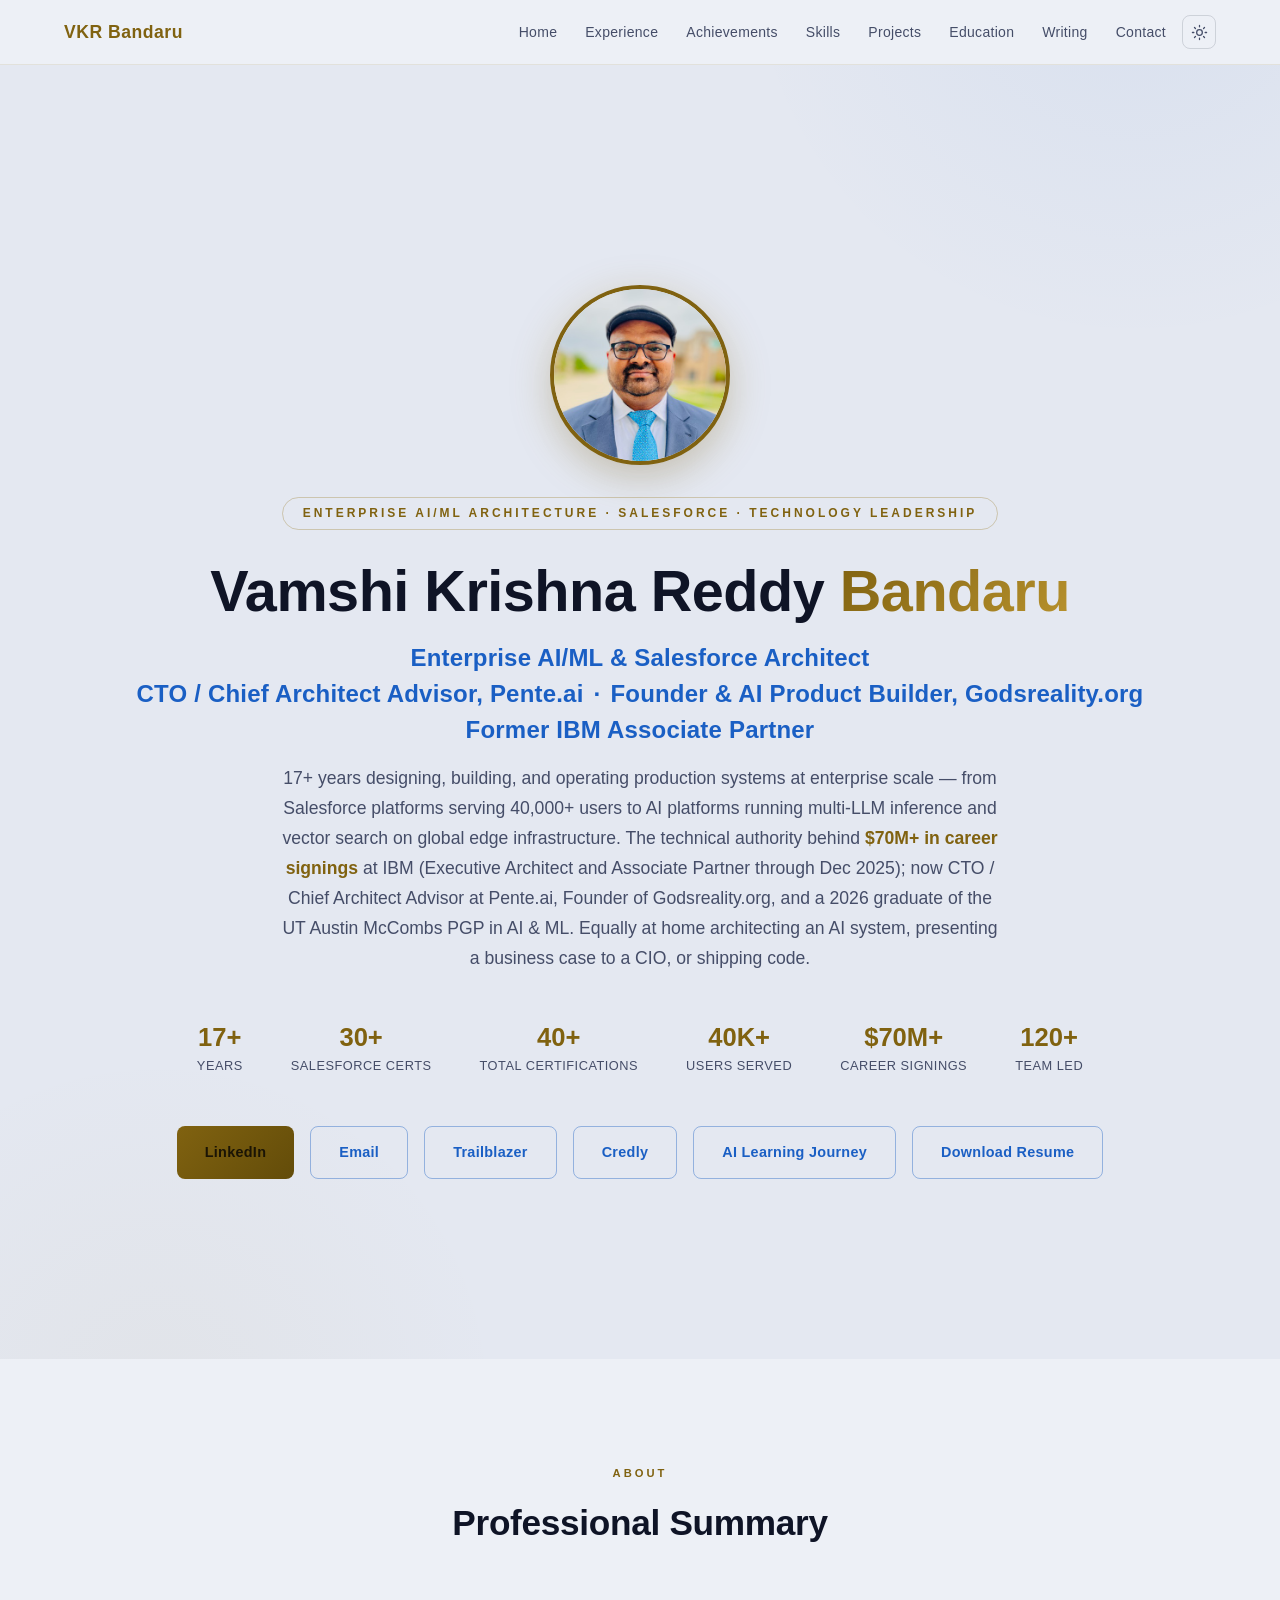
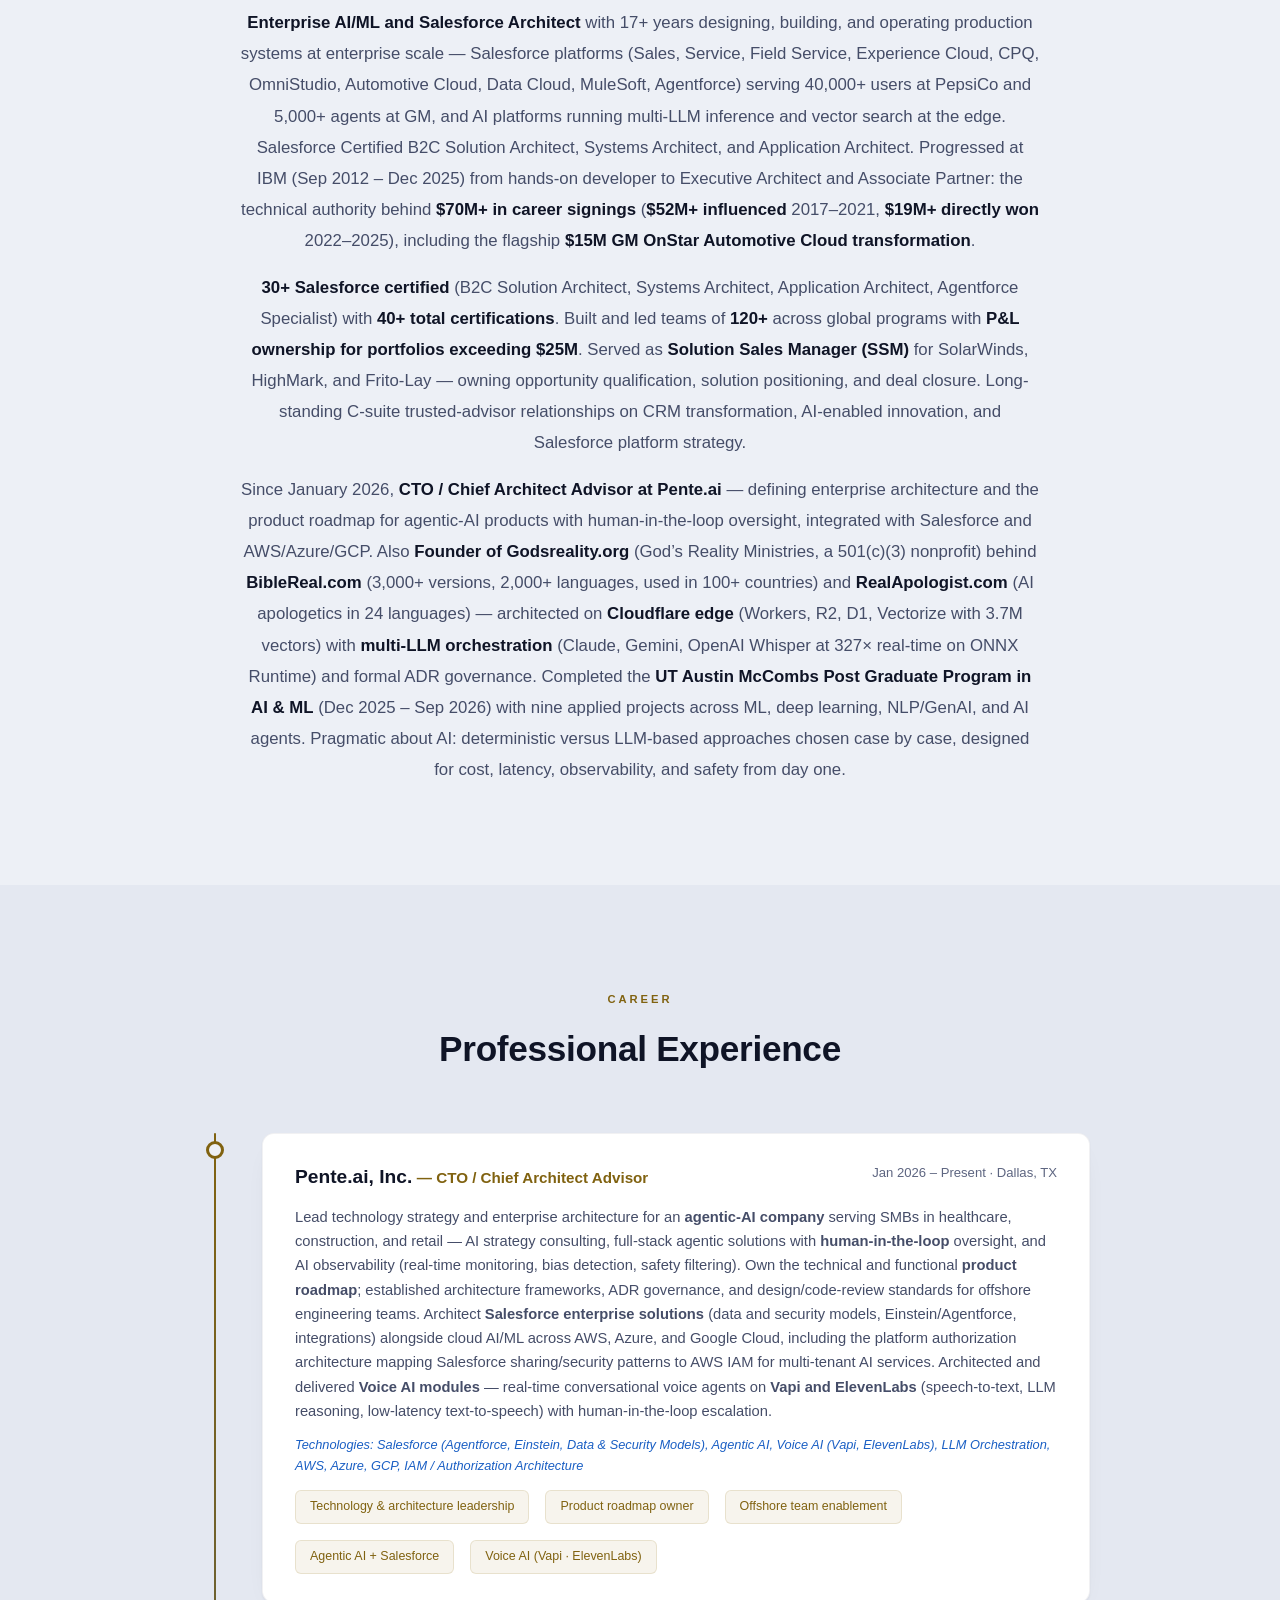
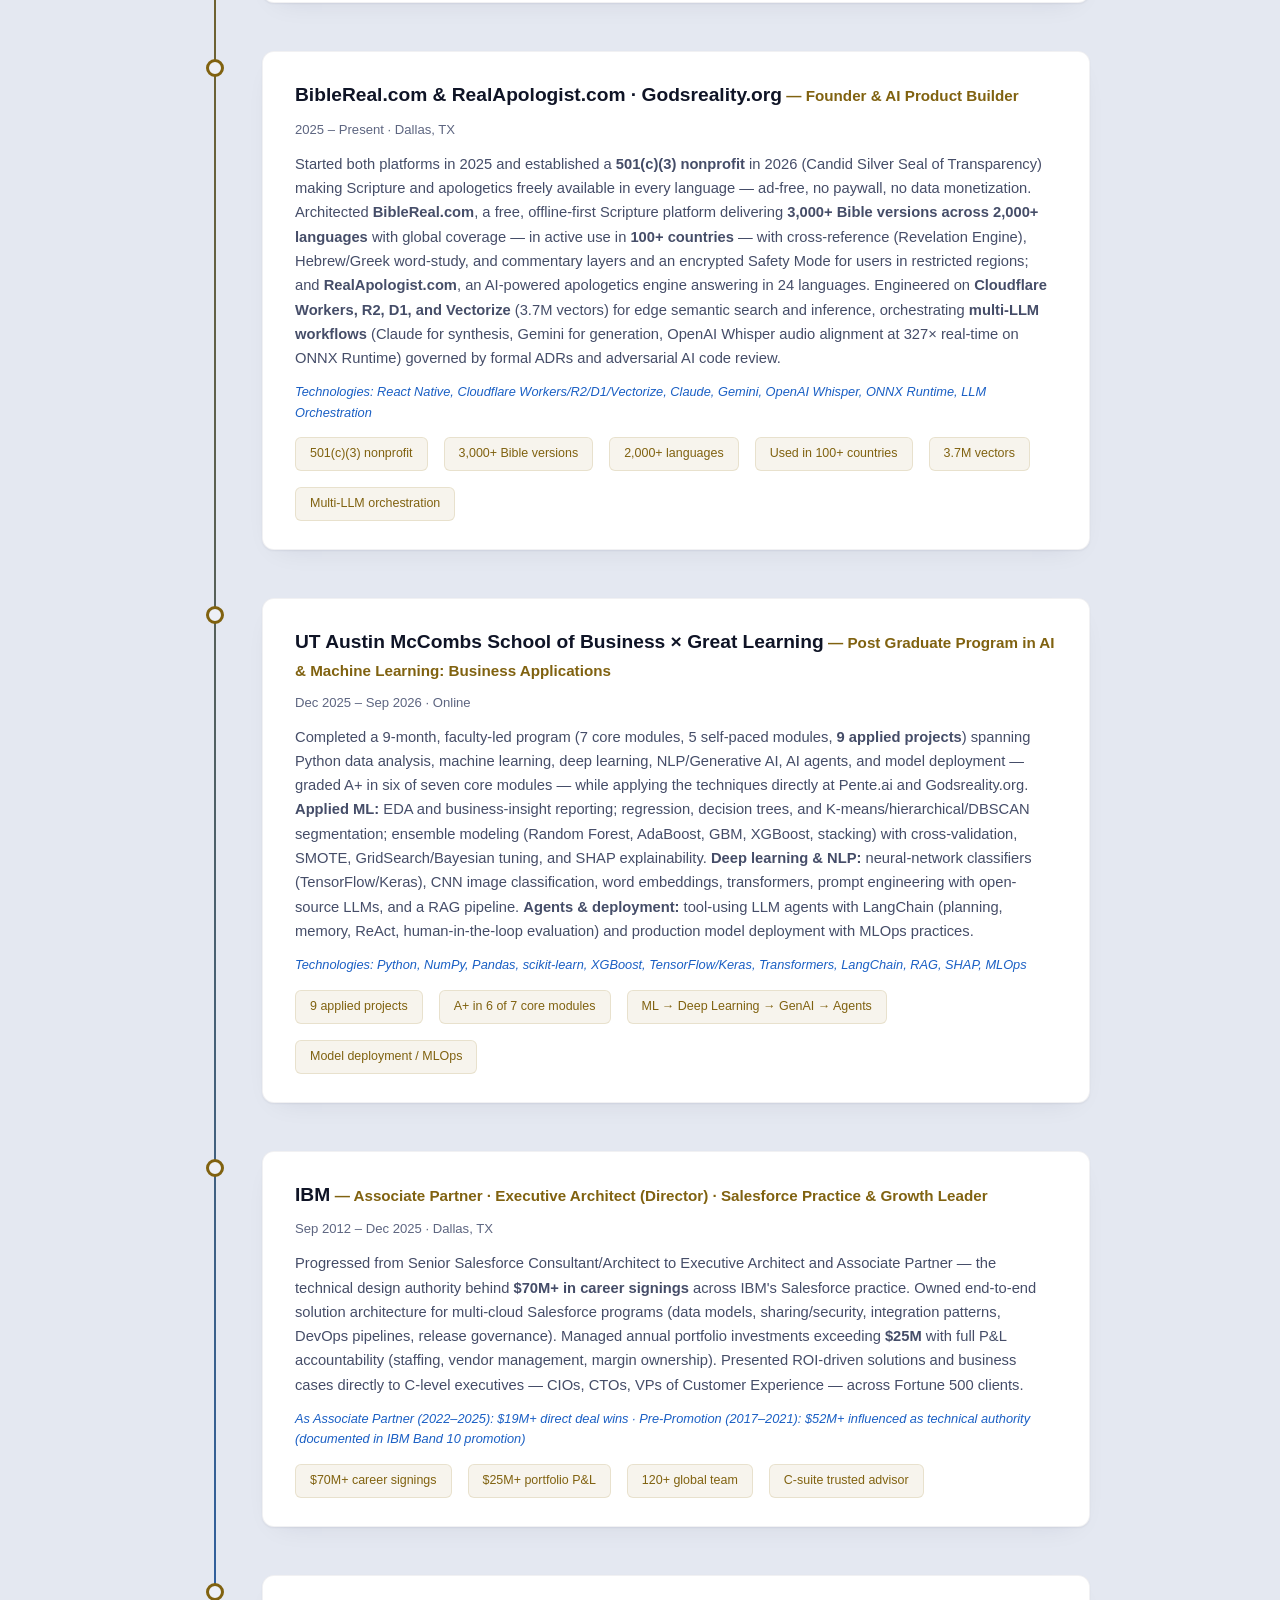
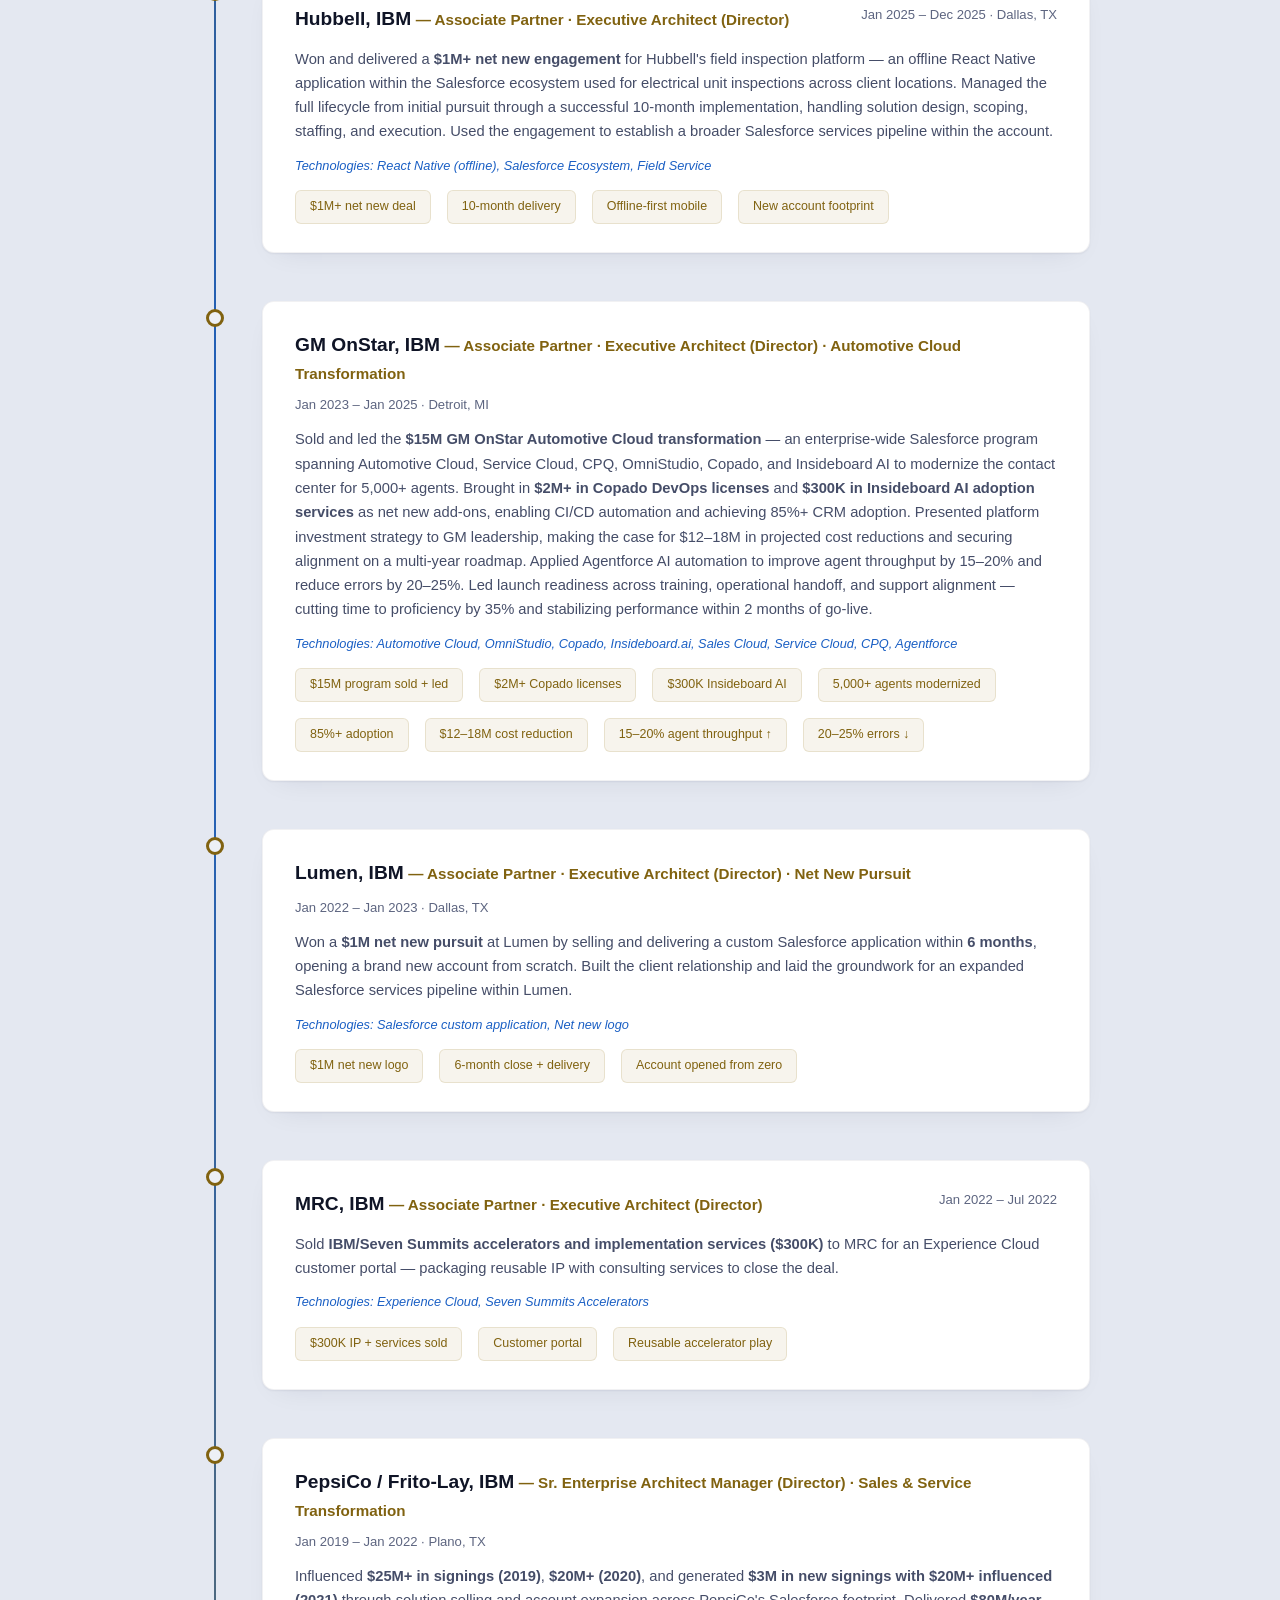
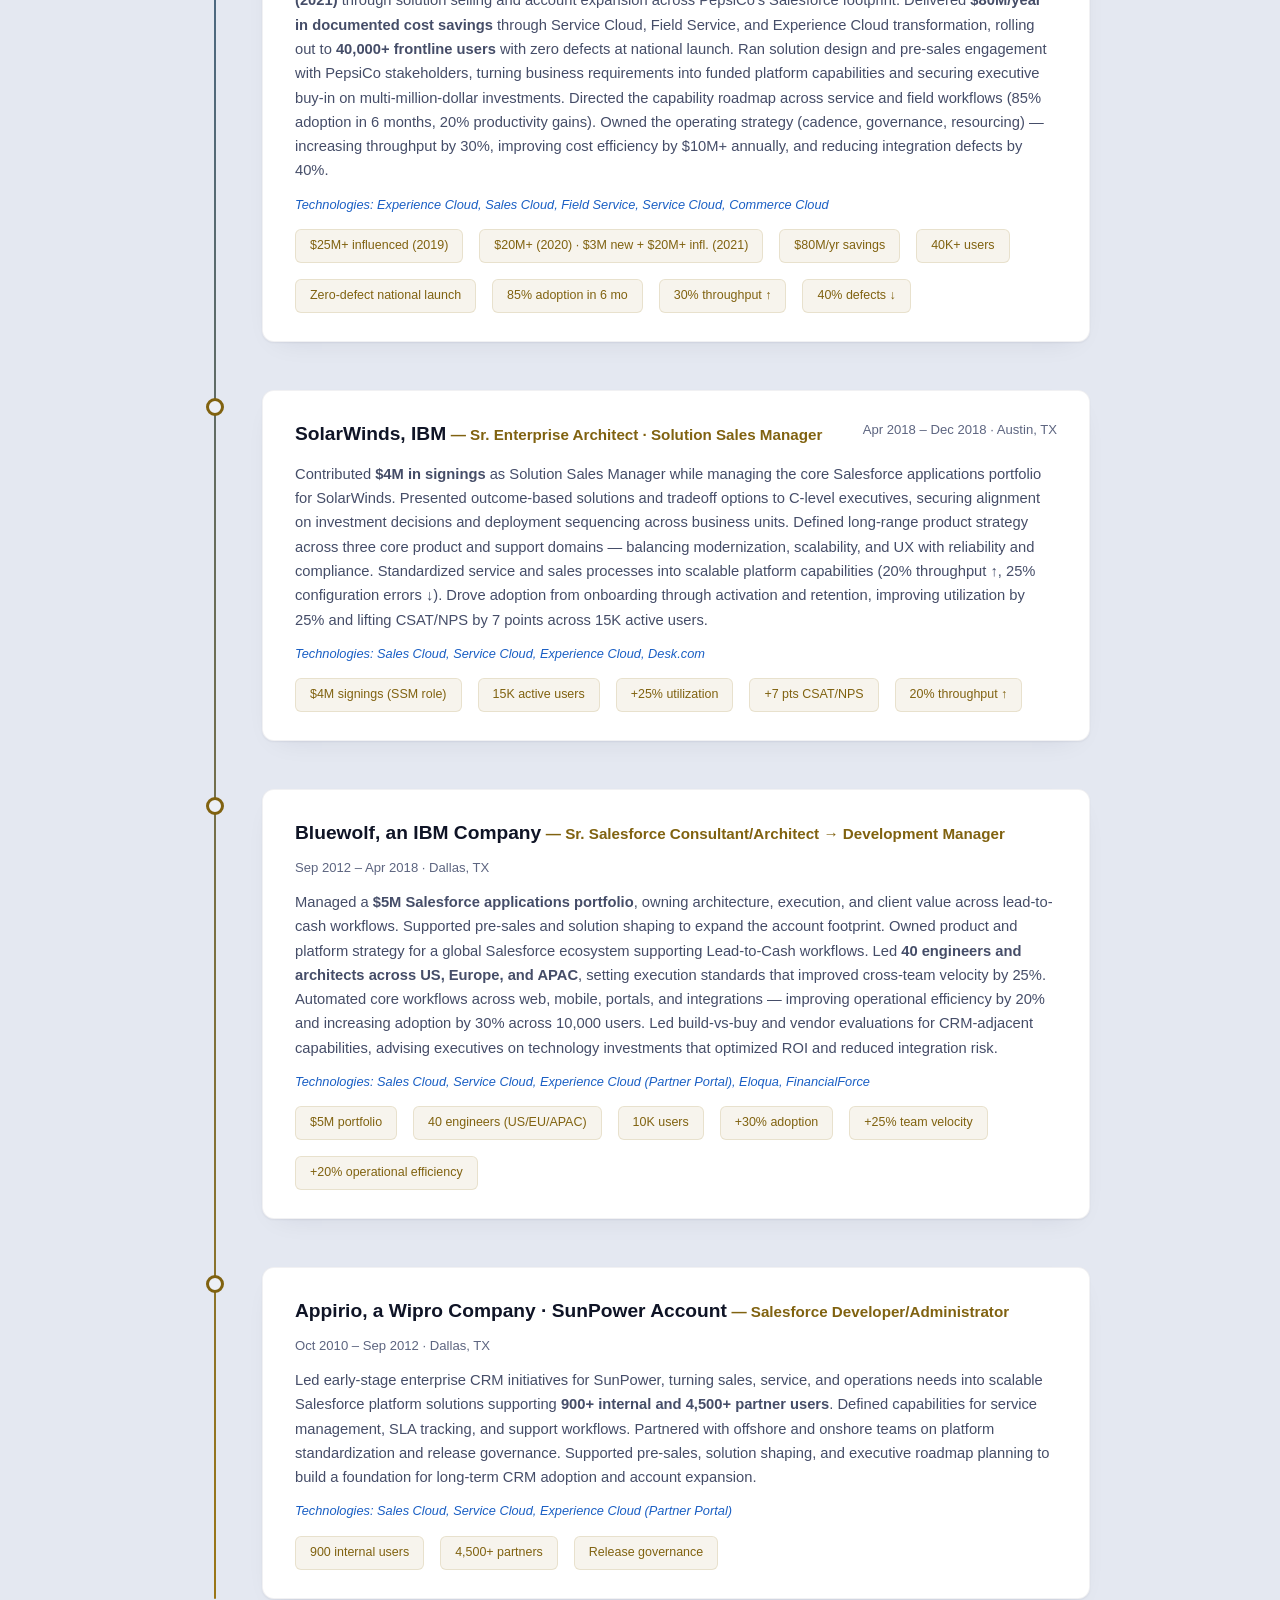
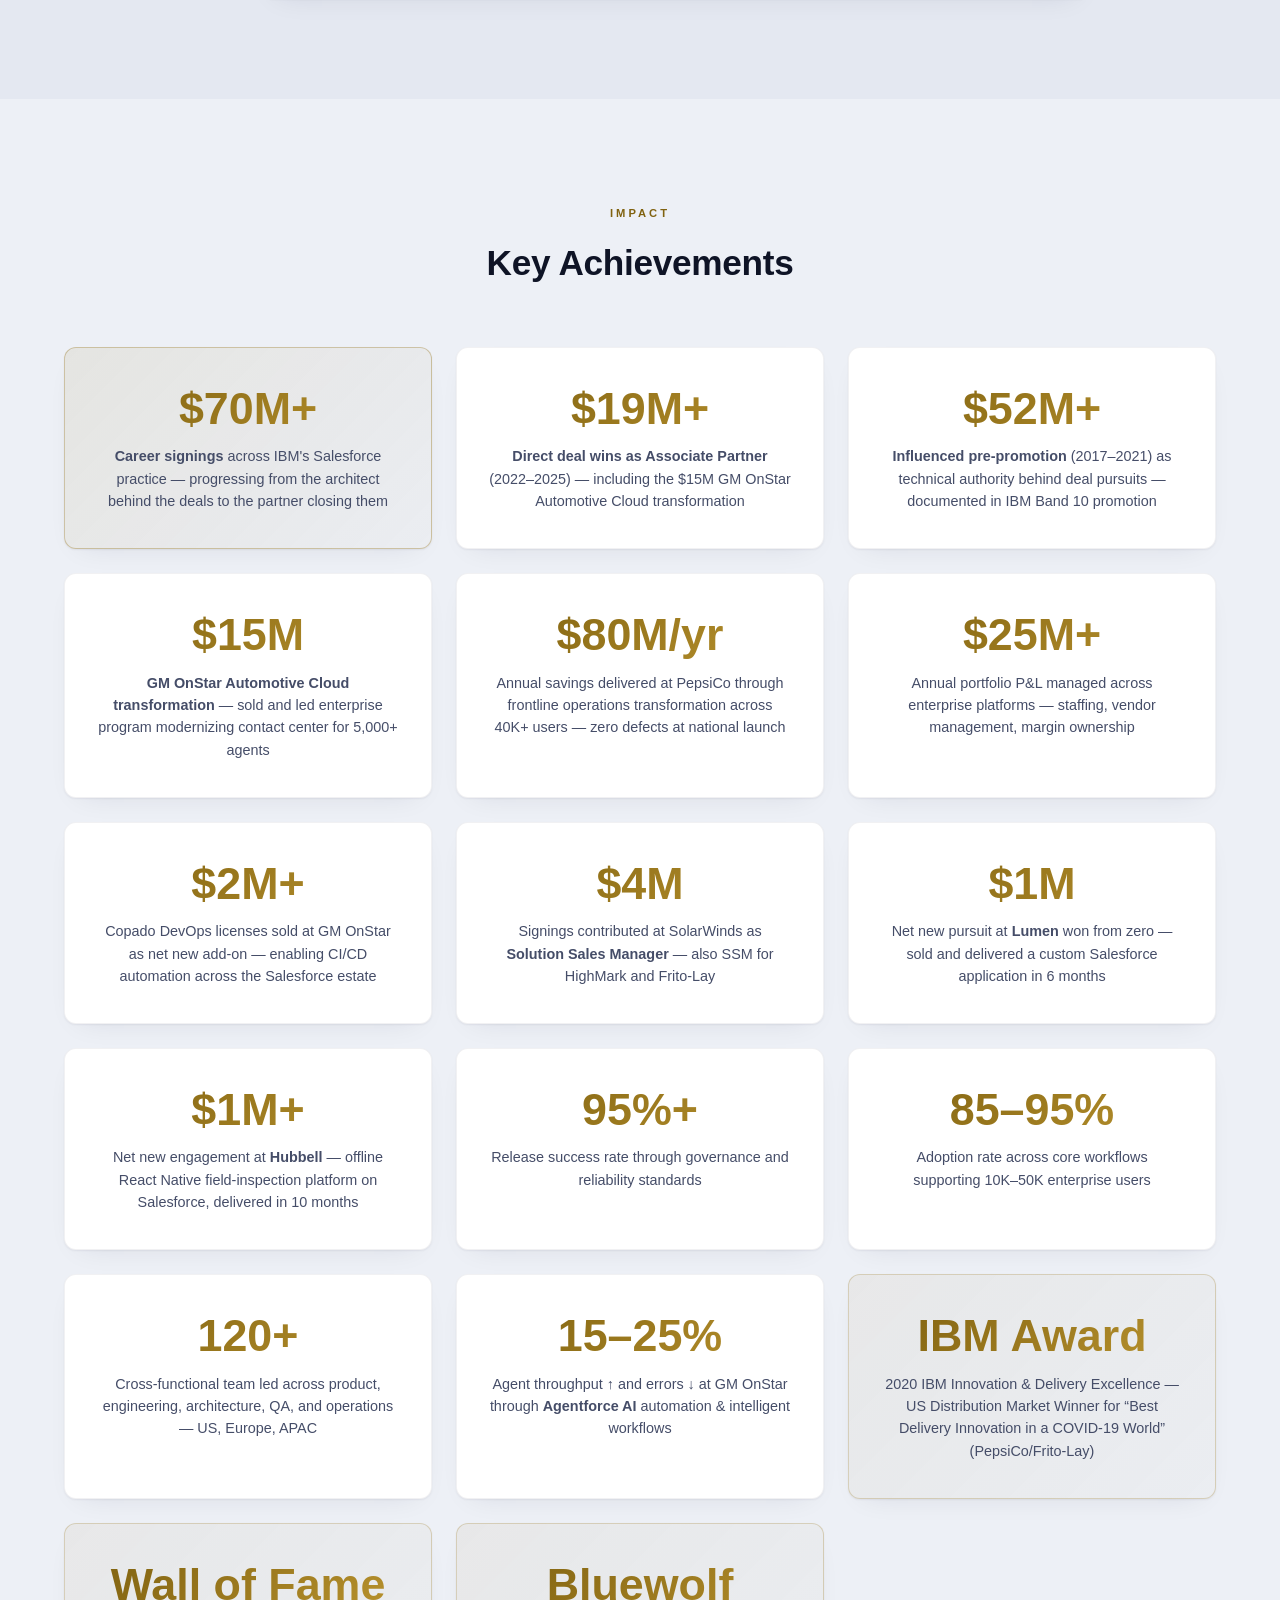
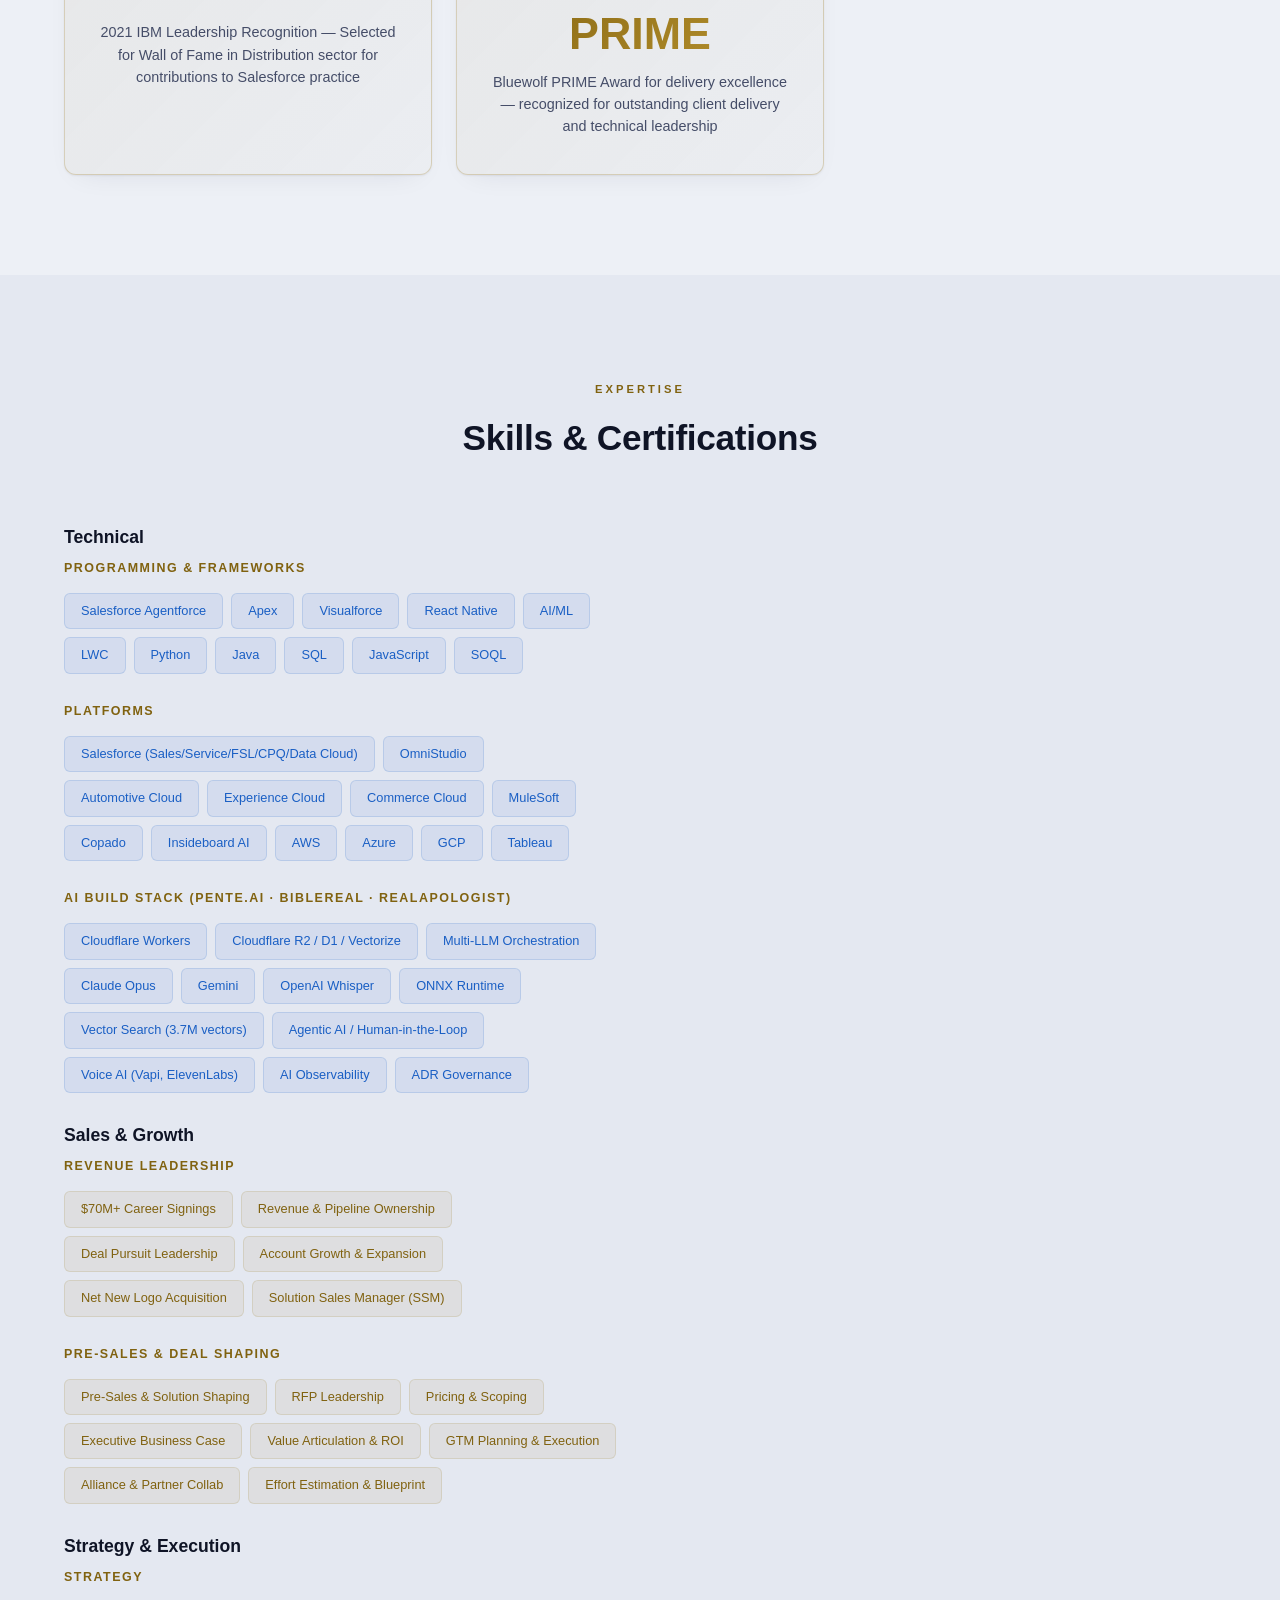
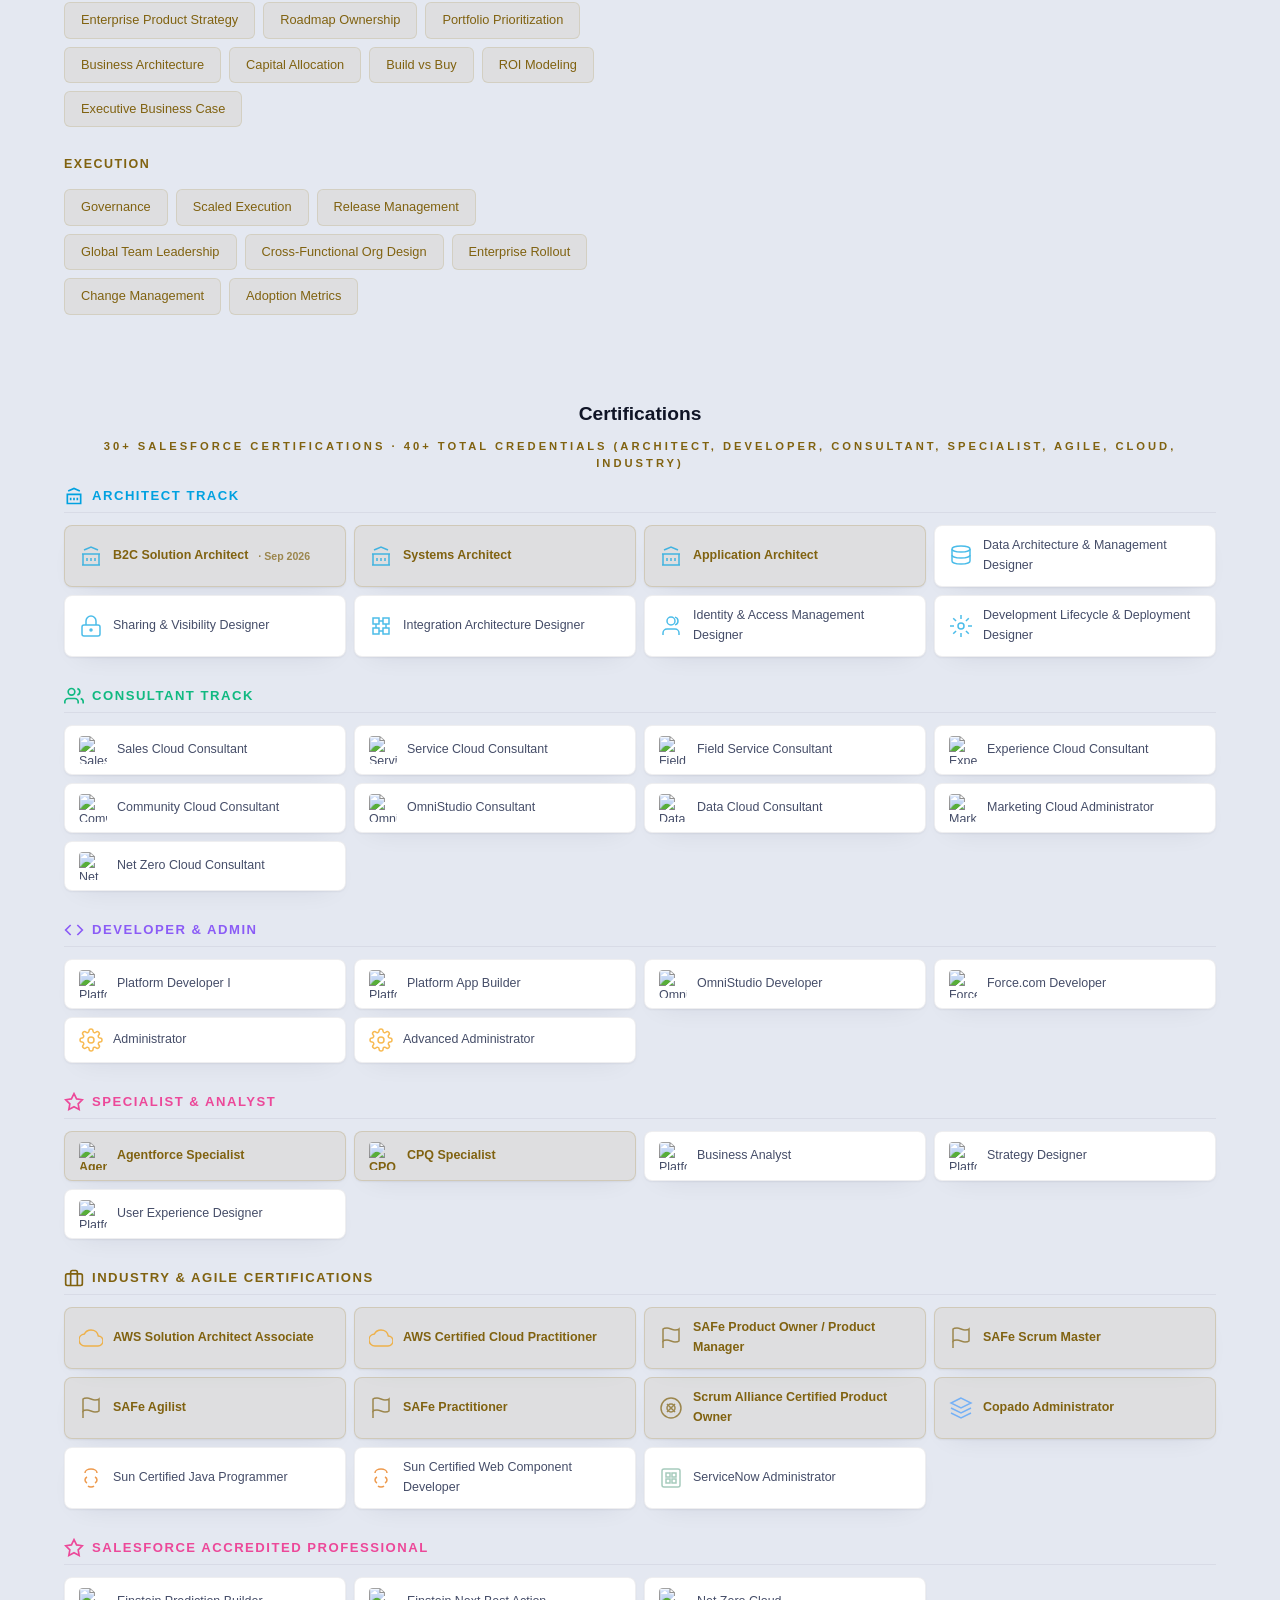
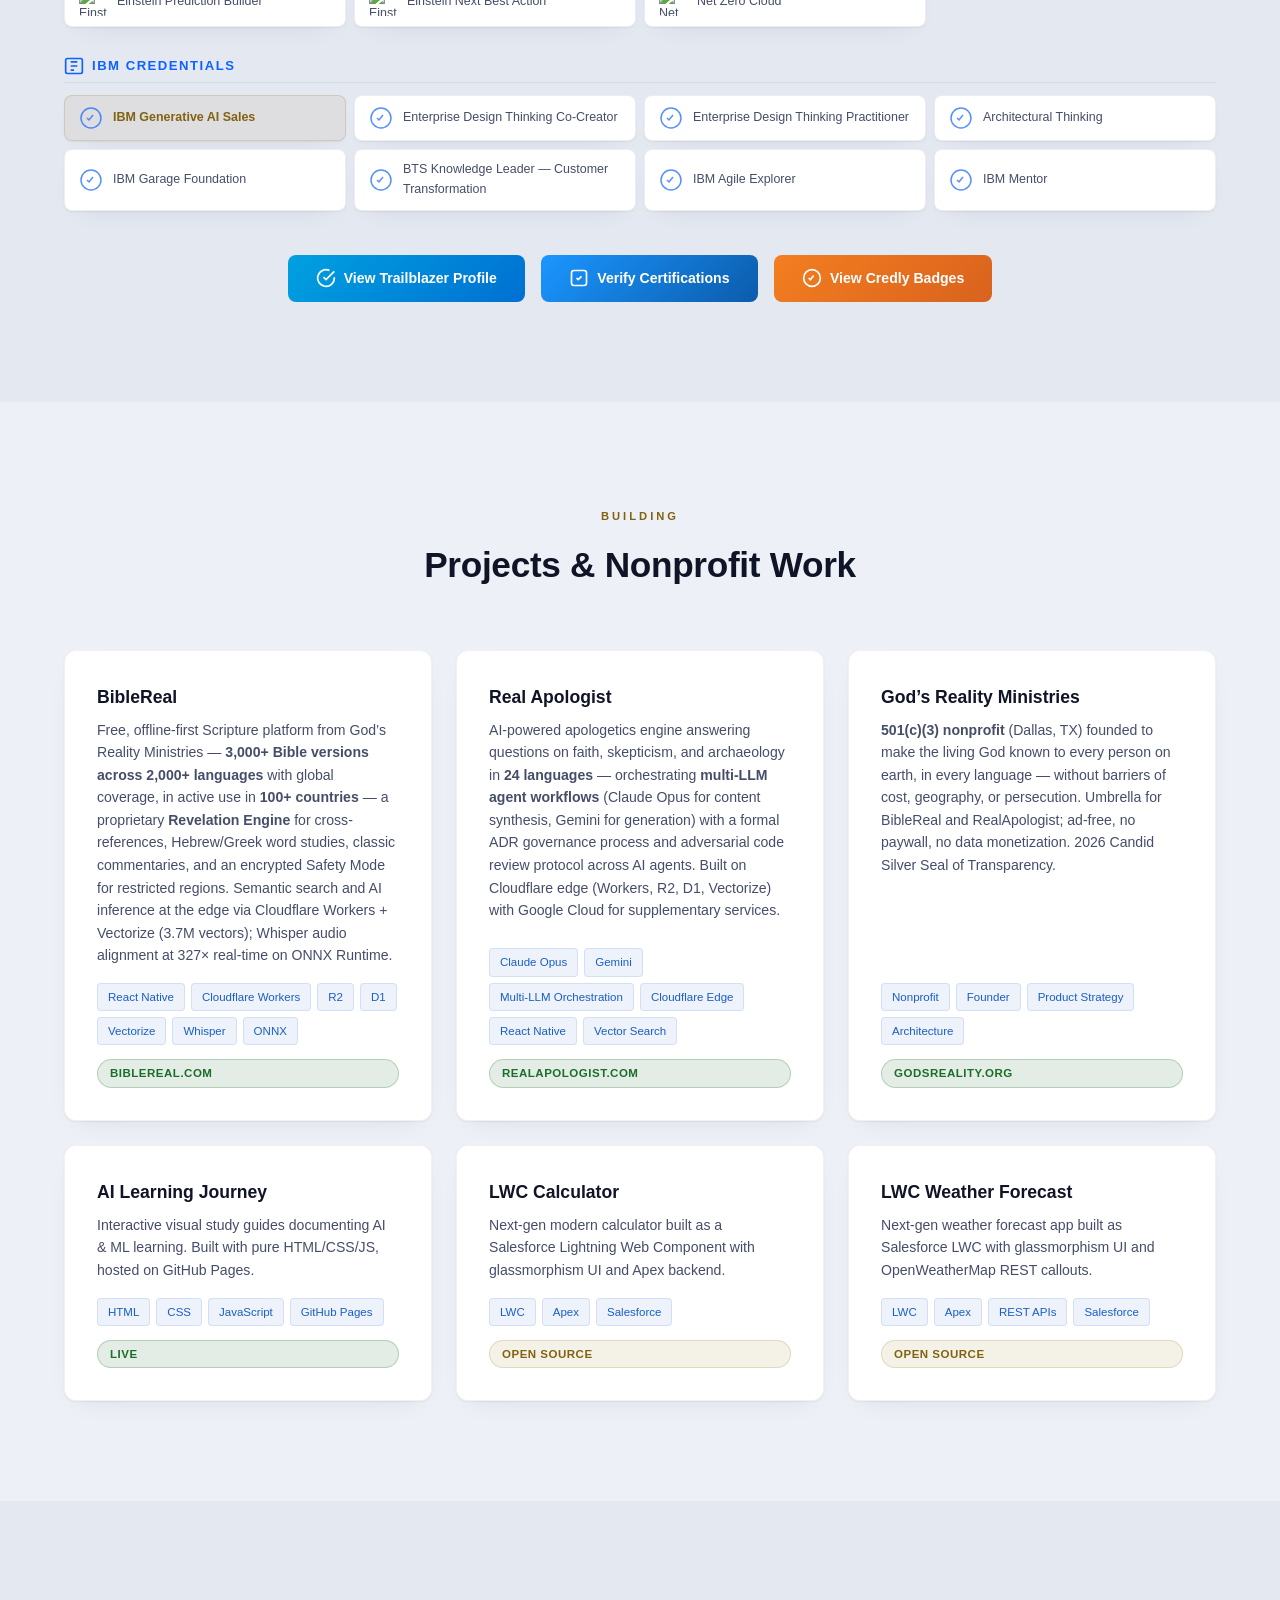
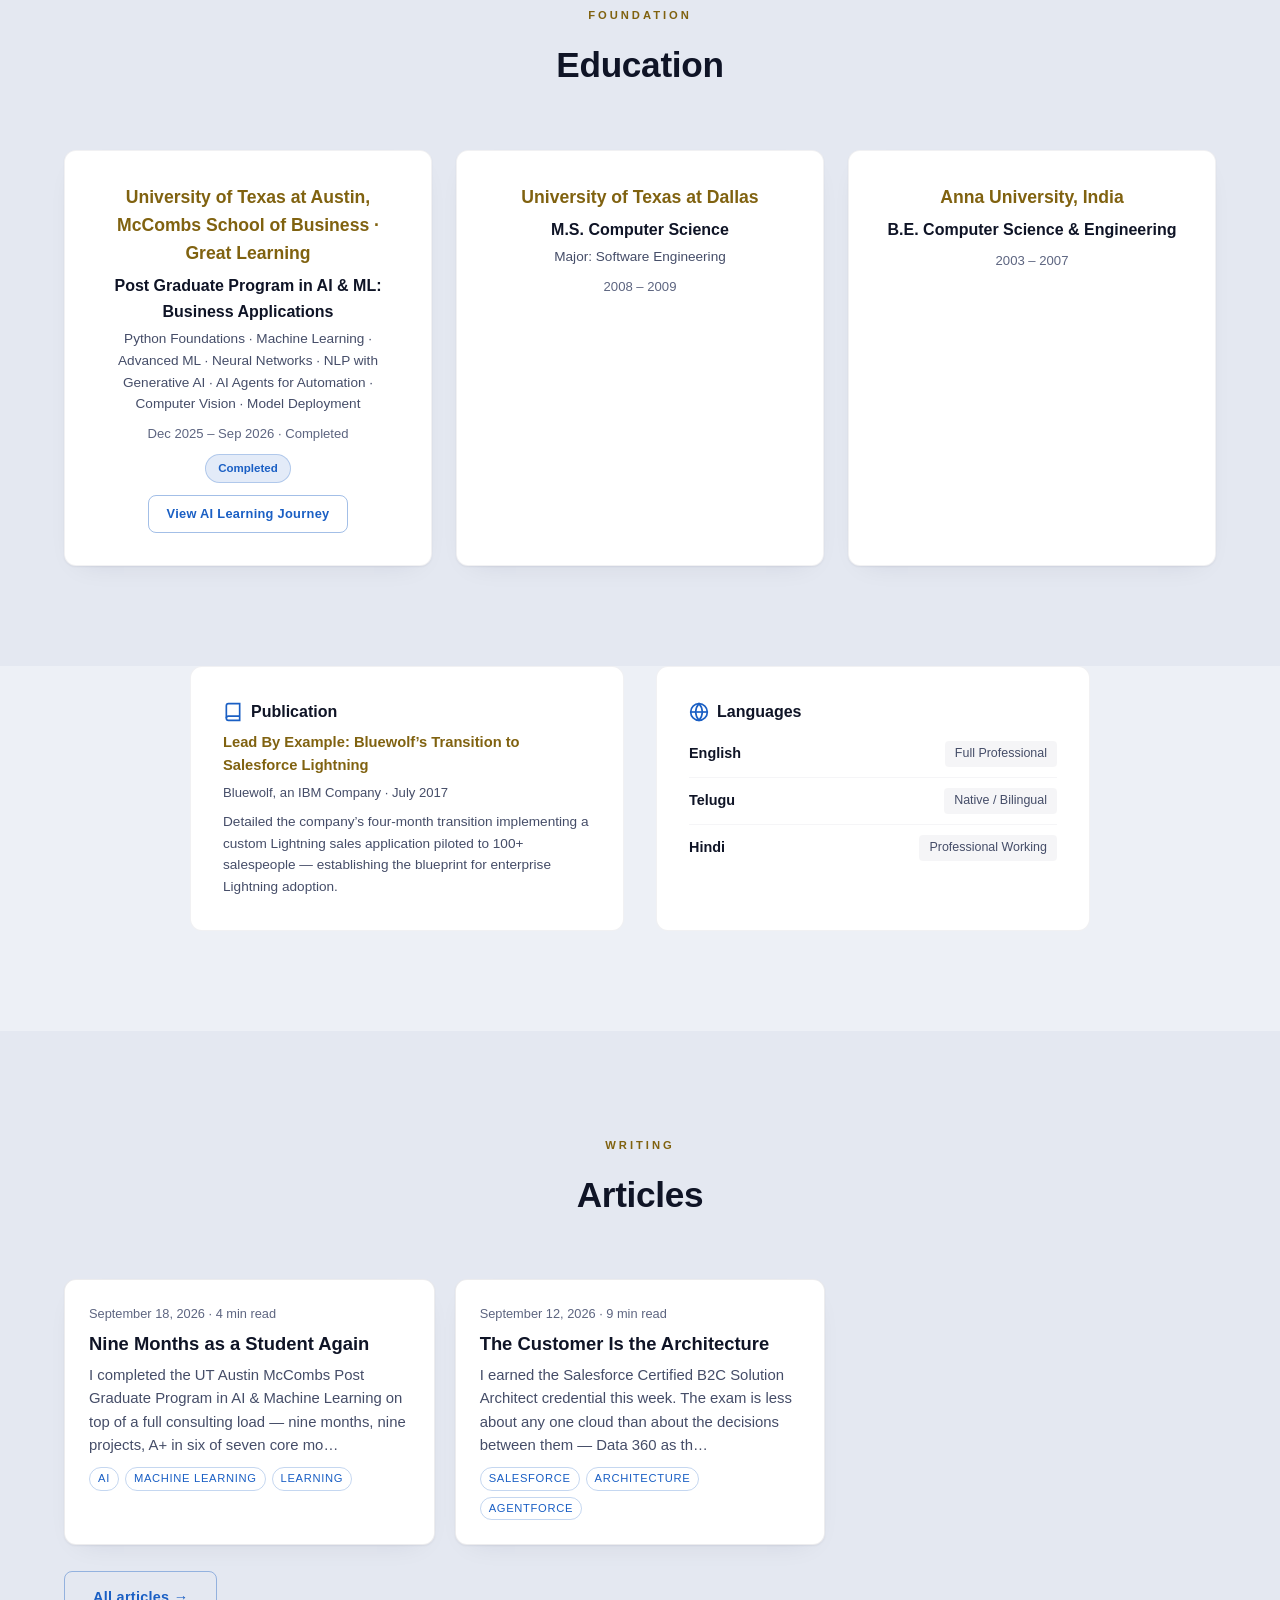
==== commit 8d768113: "Correct certifications: Platform Developer I only, not I & II Remove the Platform Developer II badge" ====
--- a/index.html
+++ b/index.html
@@ -875,7 +875,6 @@
         </div>
         <div class="cert-grid">
           <div class="cert-badge"><img class="cert-img" src="https://wp.sfdcdigital.com/en-us/wp-content/uploads/sites/4/2024/06/icon-platform.svg" alt="Platform"/>Platform Developer I</div>
-          <div class="cert-badge"><img class="cert-img" src="https://wp.sfdcdigital.com/en-us/wp-content/uploads/sites/4/2024/06/icon-platform.svg" alt="Platform"/>Platform Developer II</div>
           <div class="cert-badge"><img class="cert-img" src="https://wp.sfdcdigital.com/en-us/wp-content/uploads/sites/4/2024/06/icon-platform.svg" alt="Platform"/>Platform App Builder</div>
           <div class="cert-badge"><img class="cert-img" src="https://wp.sfdcdigital.com/en-us/wp-content/uploads/sites/4/2024/06/icon-industries.svg" alt="OmniStudio"/>OmniStudio Developer</div>
           <div class="cert-badge"><img class="cert-img" src="https://wp.sfdcdigital.com/en-us/wp-content/uploads/sites/4/2024/06/icon-platform.svg" alt="Force.com"/>Force.com Developer</div>
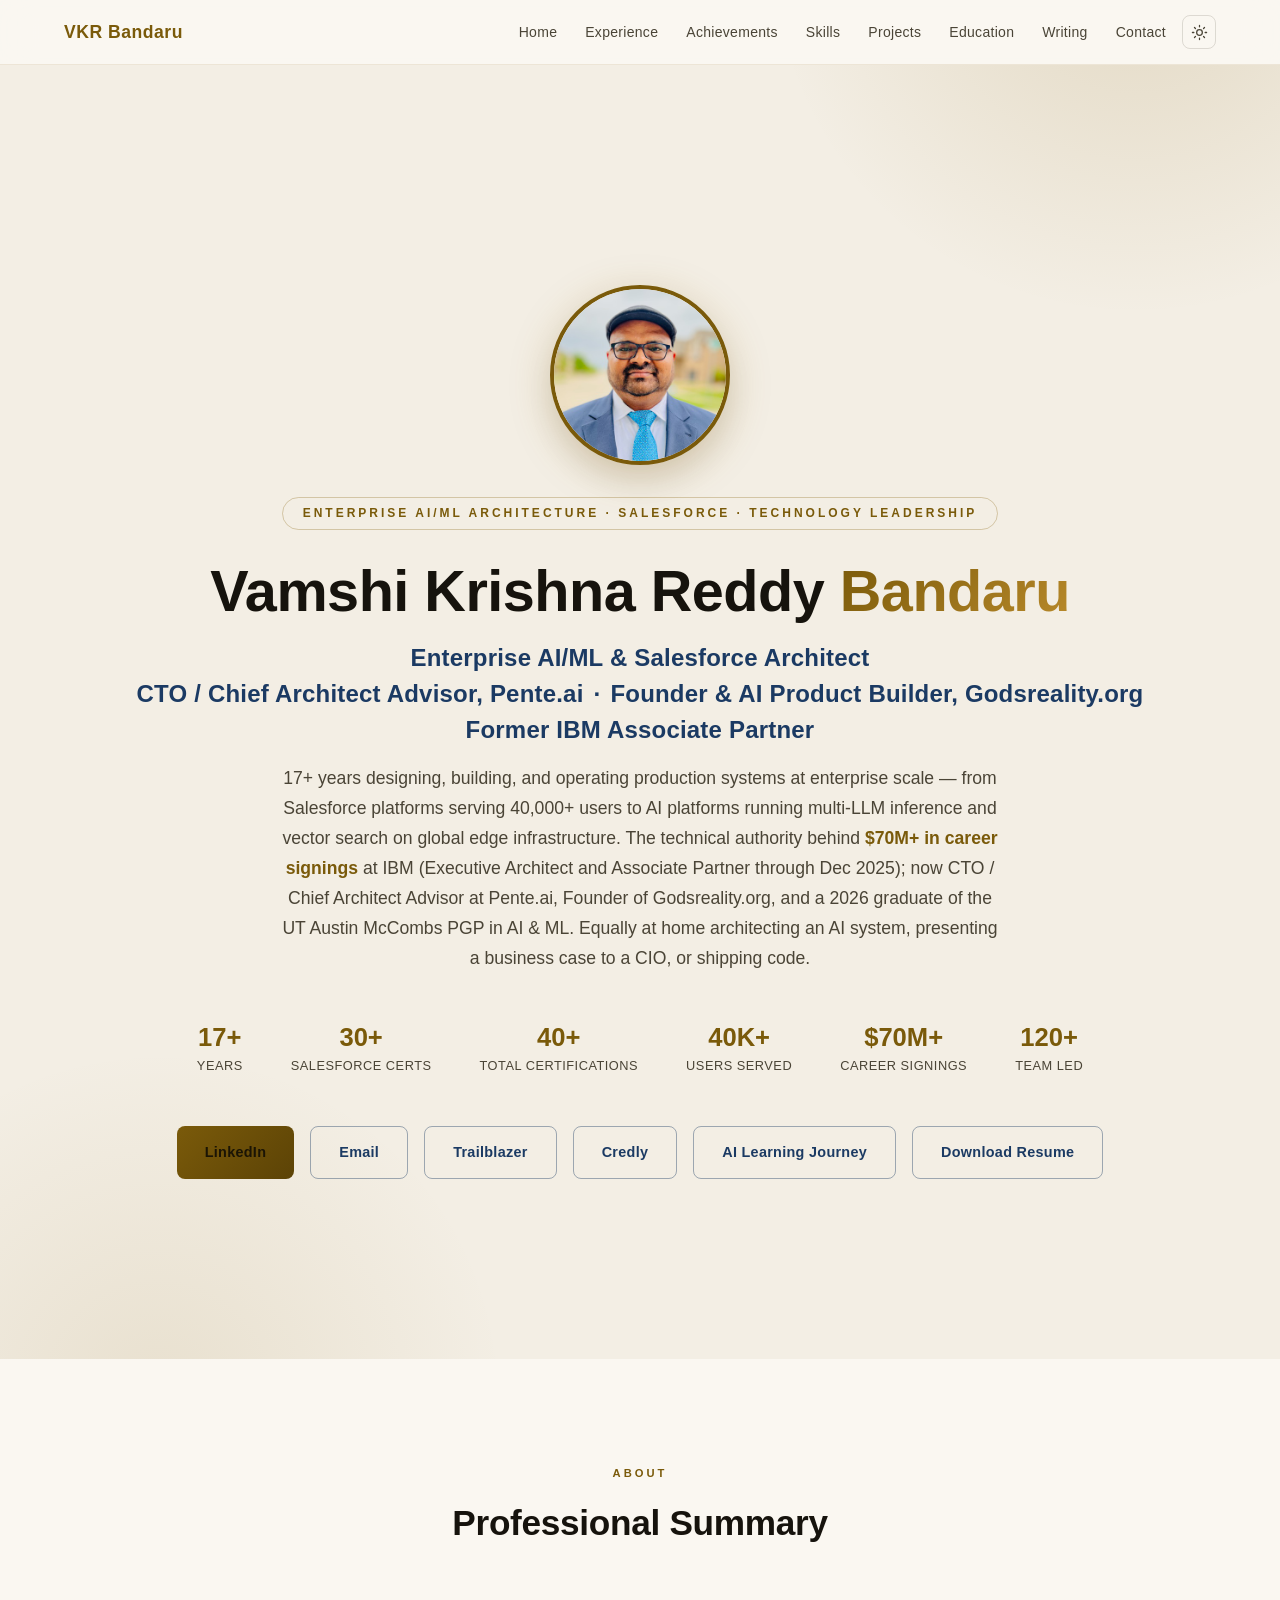
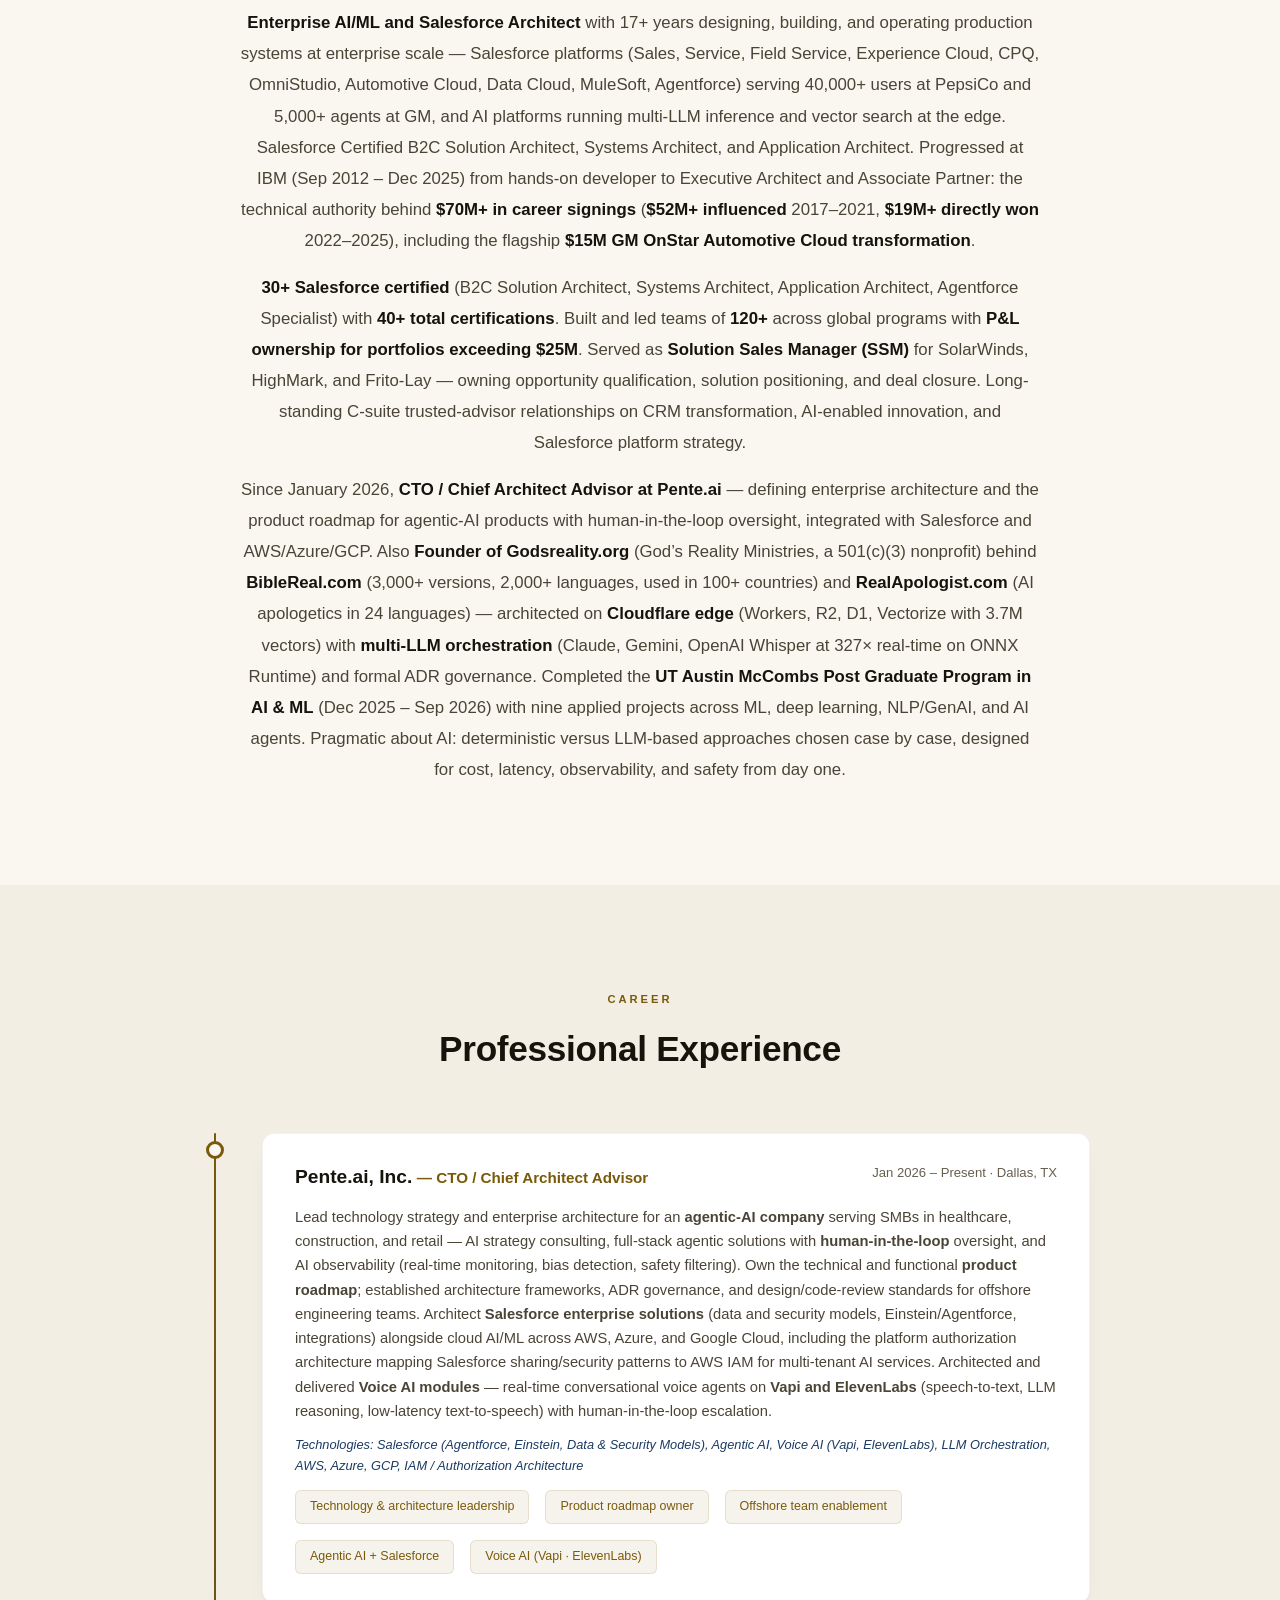
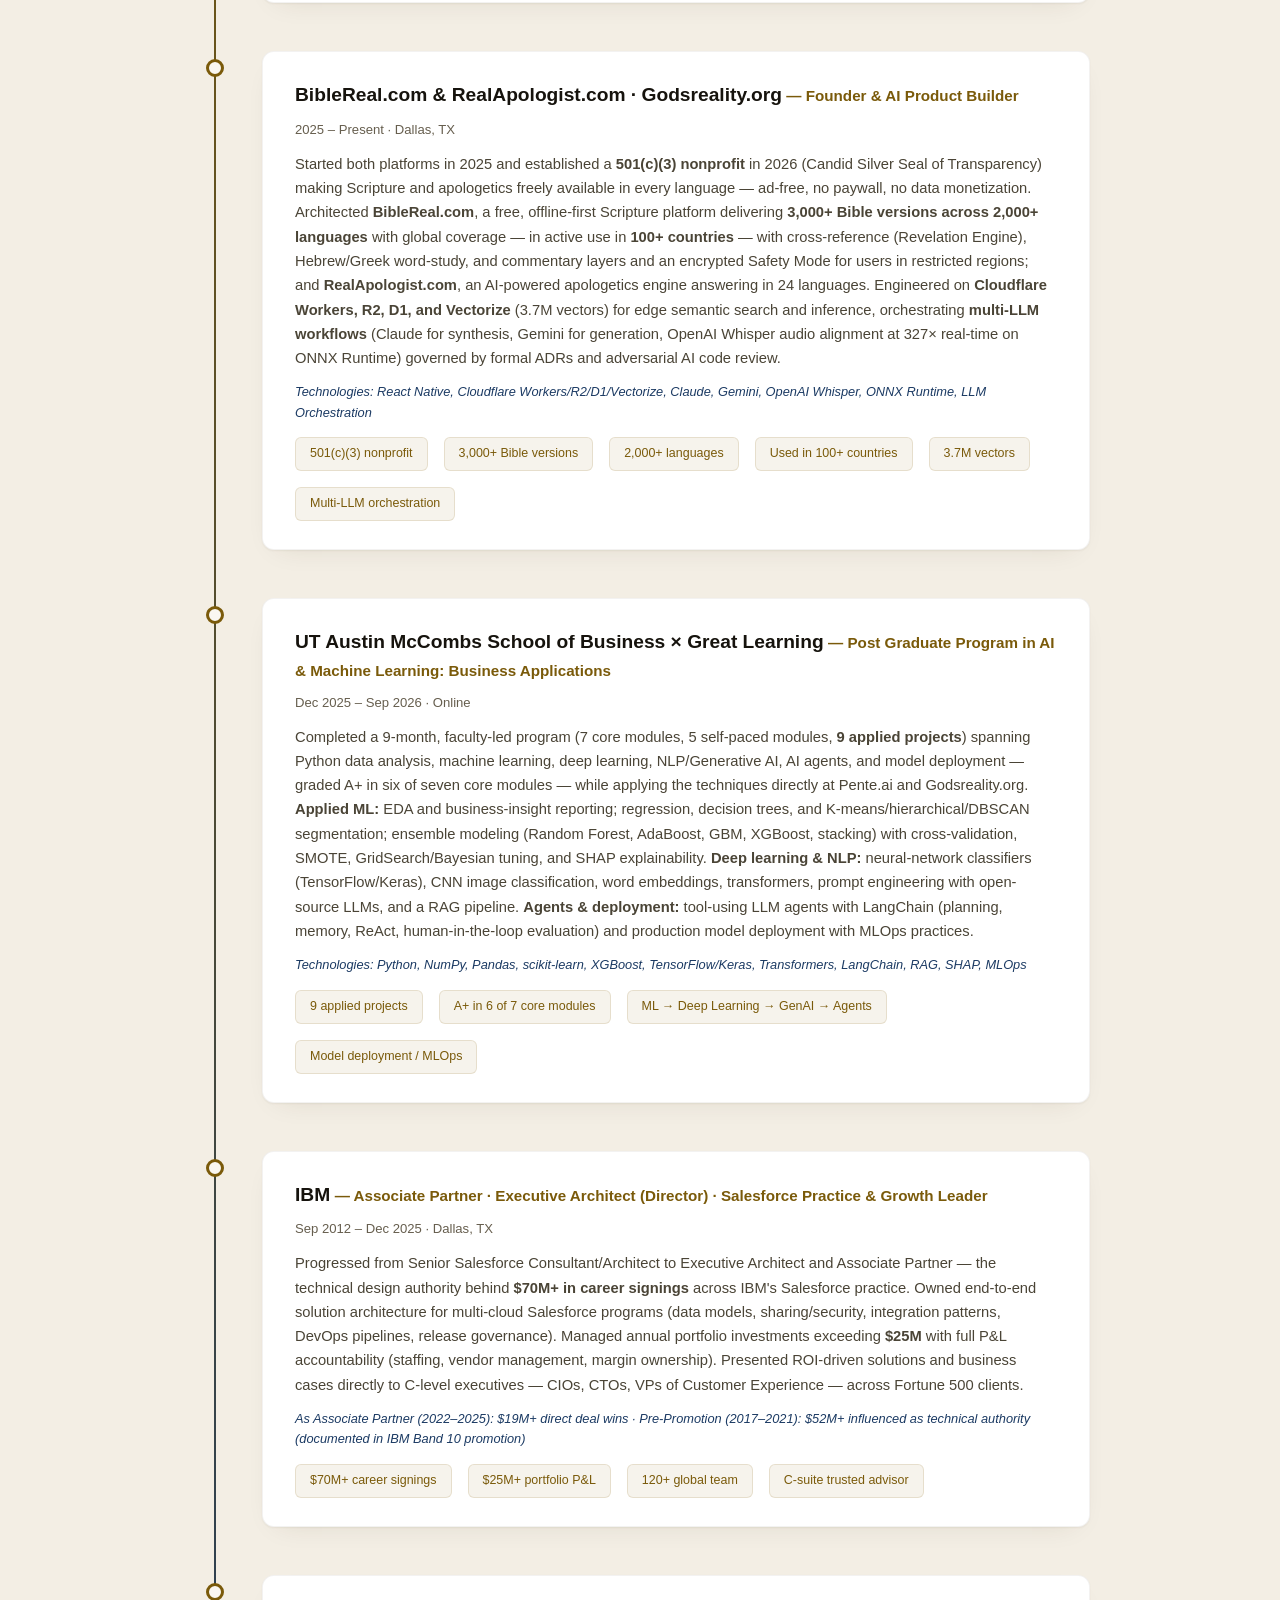
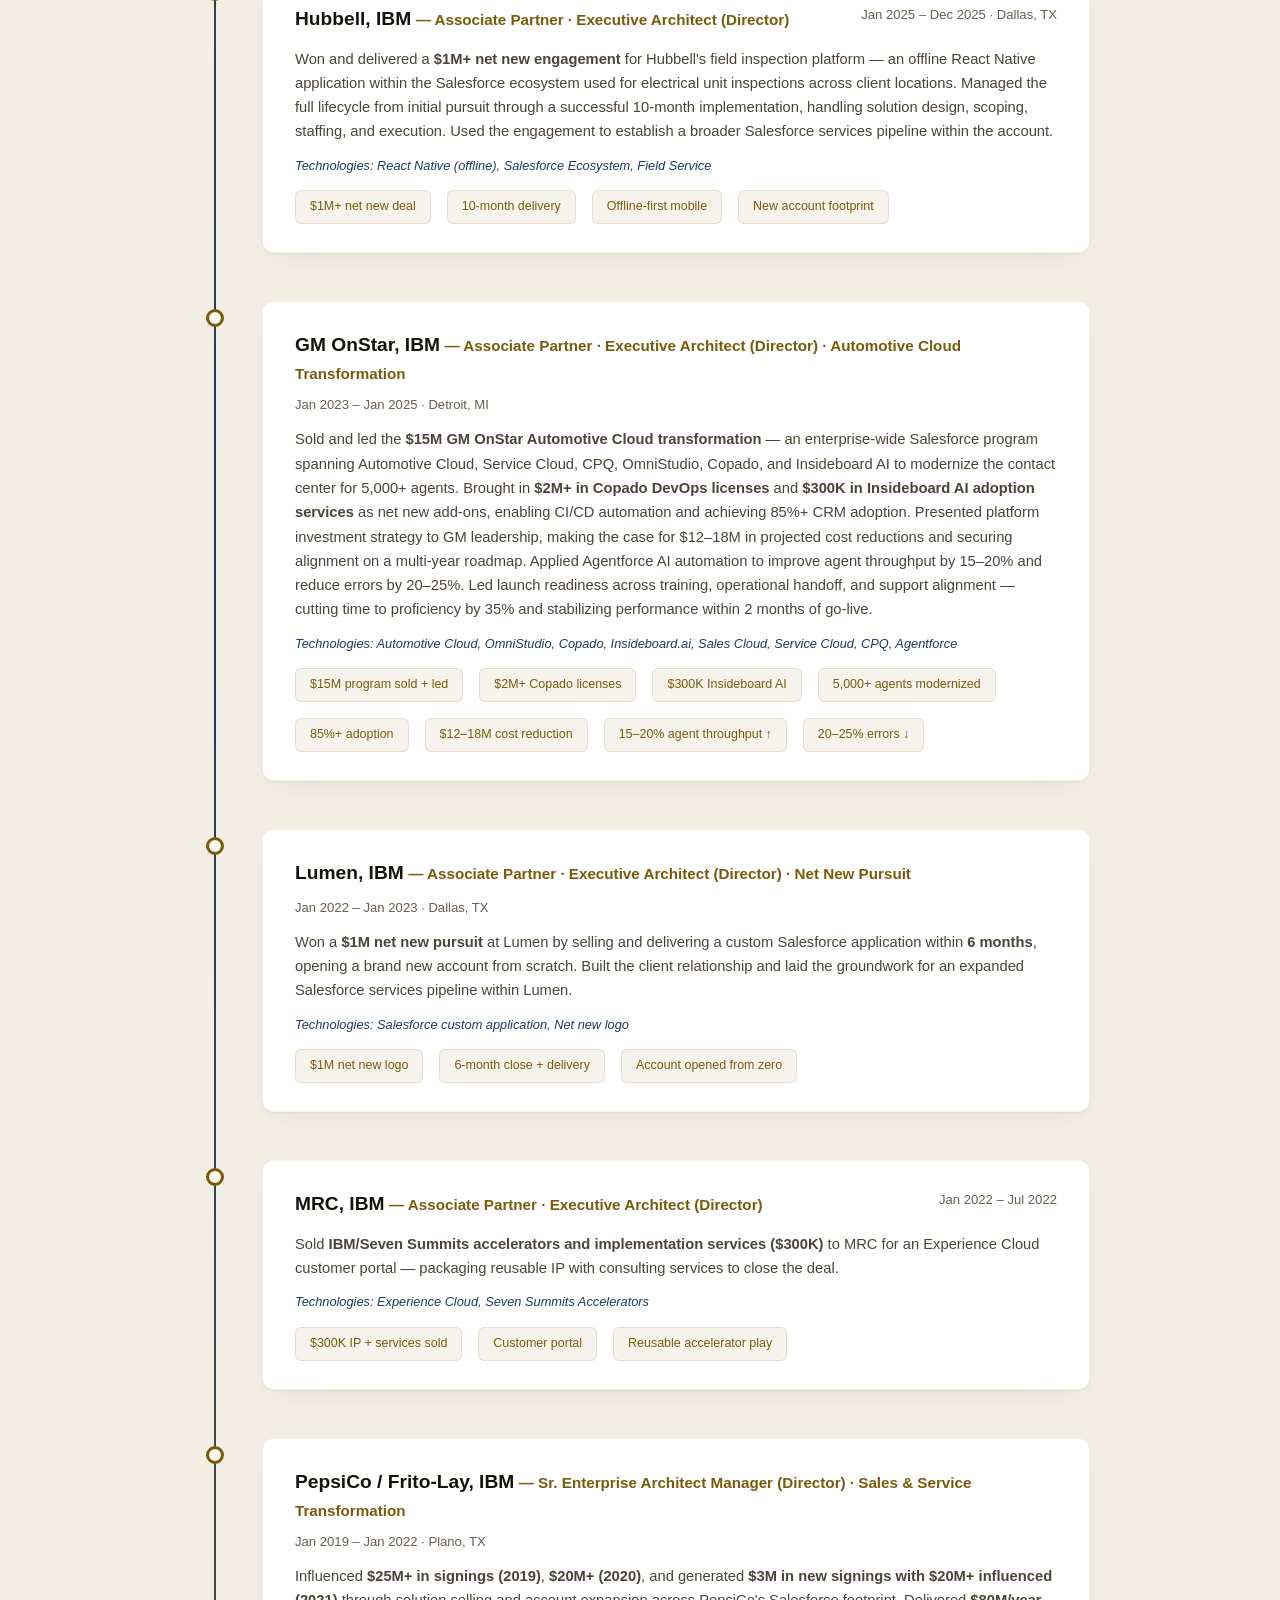
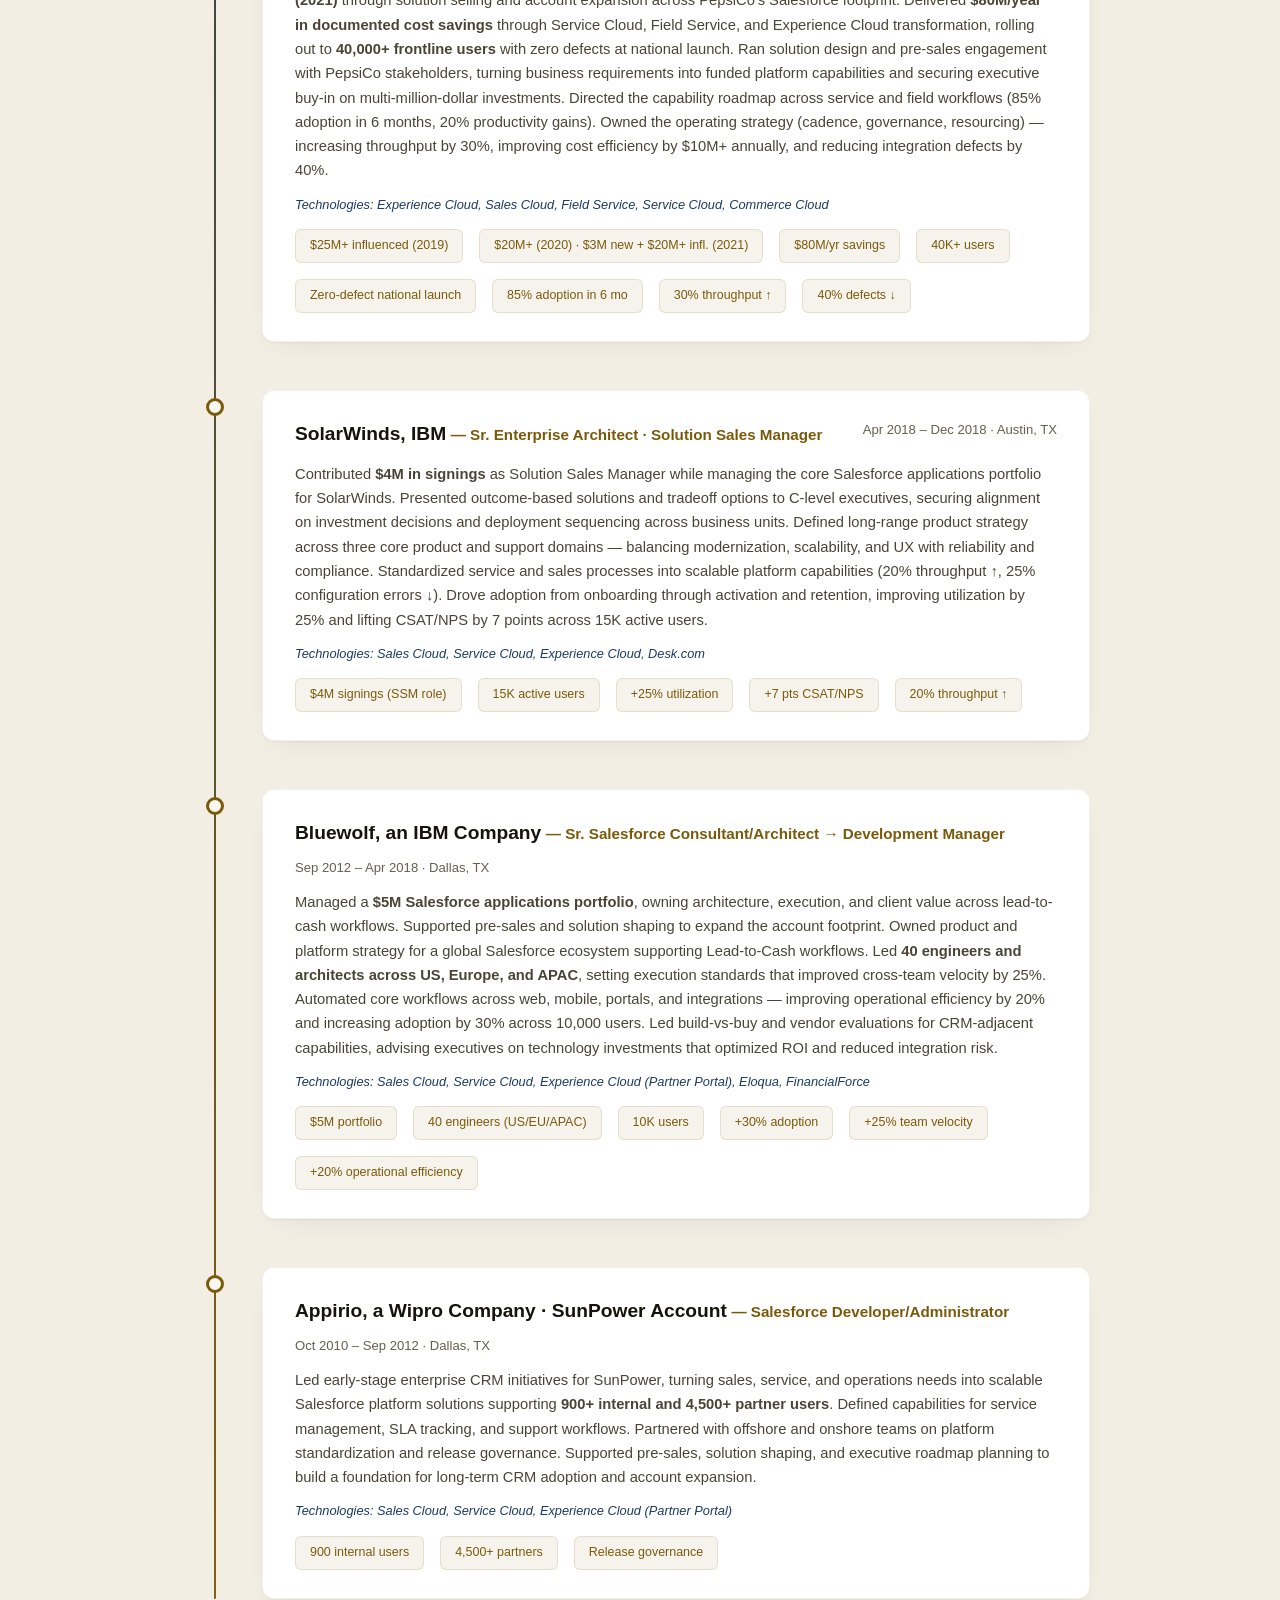
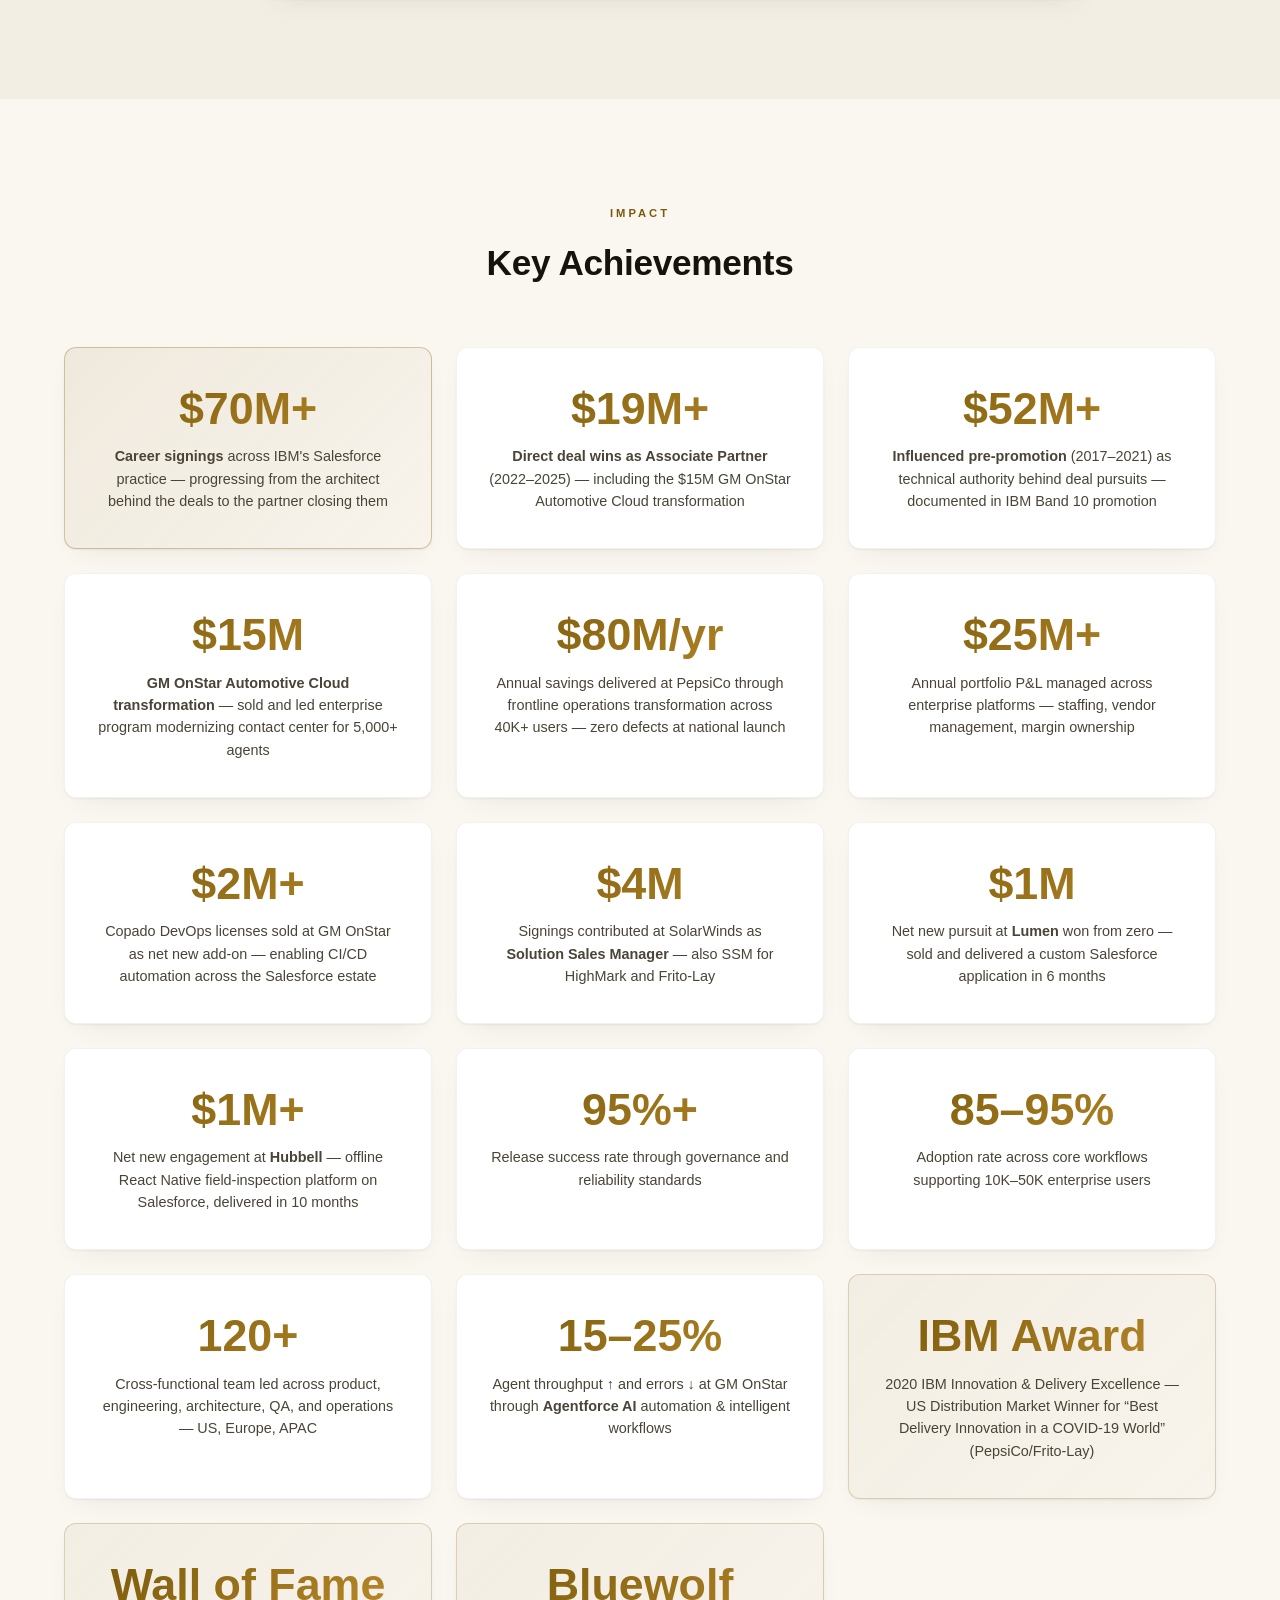
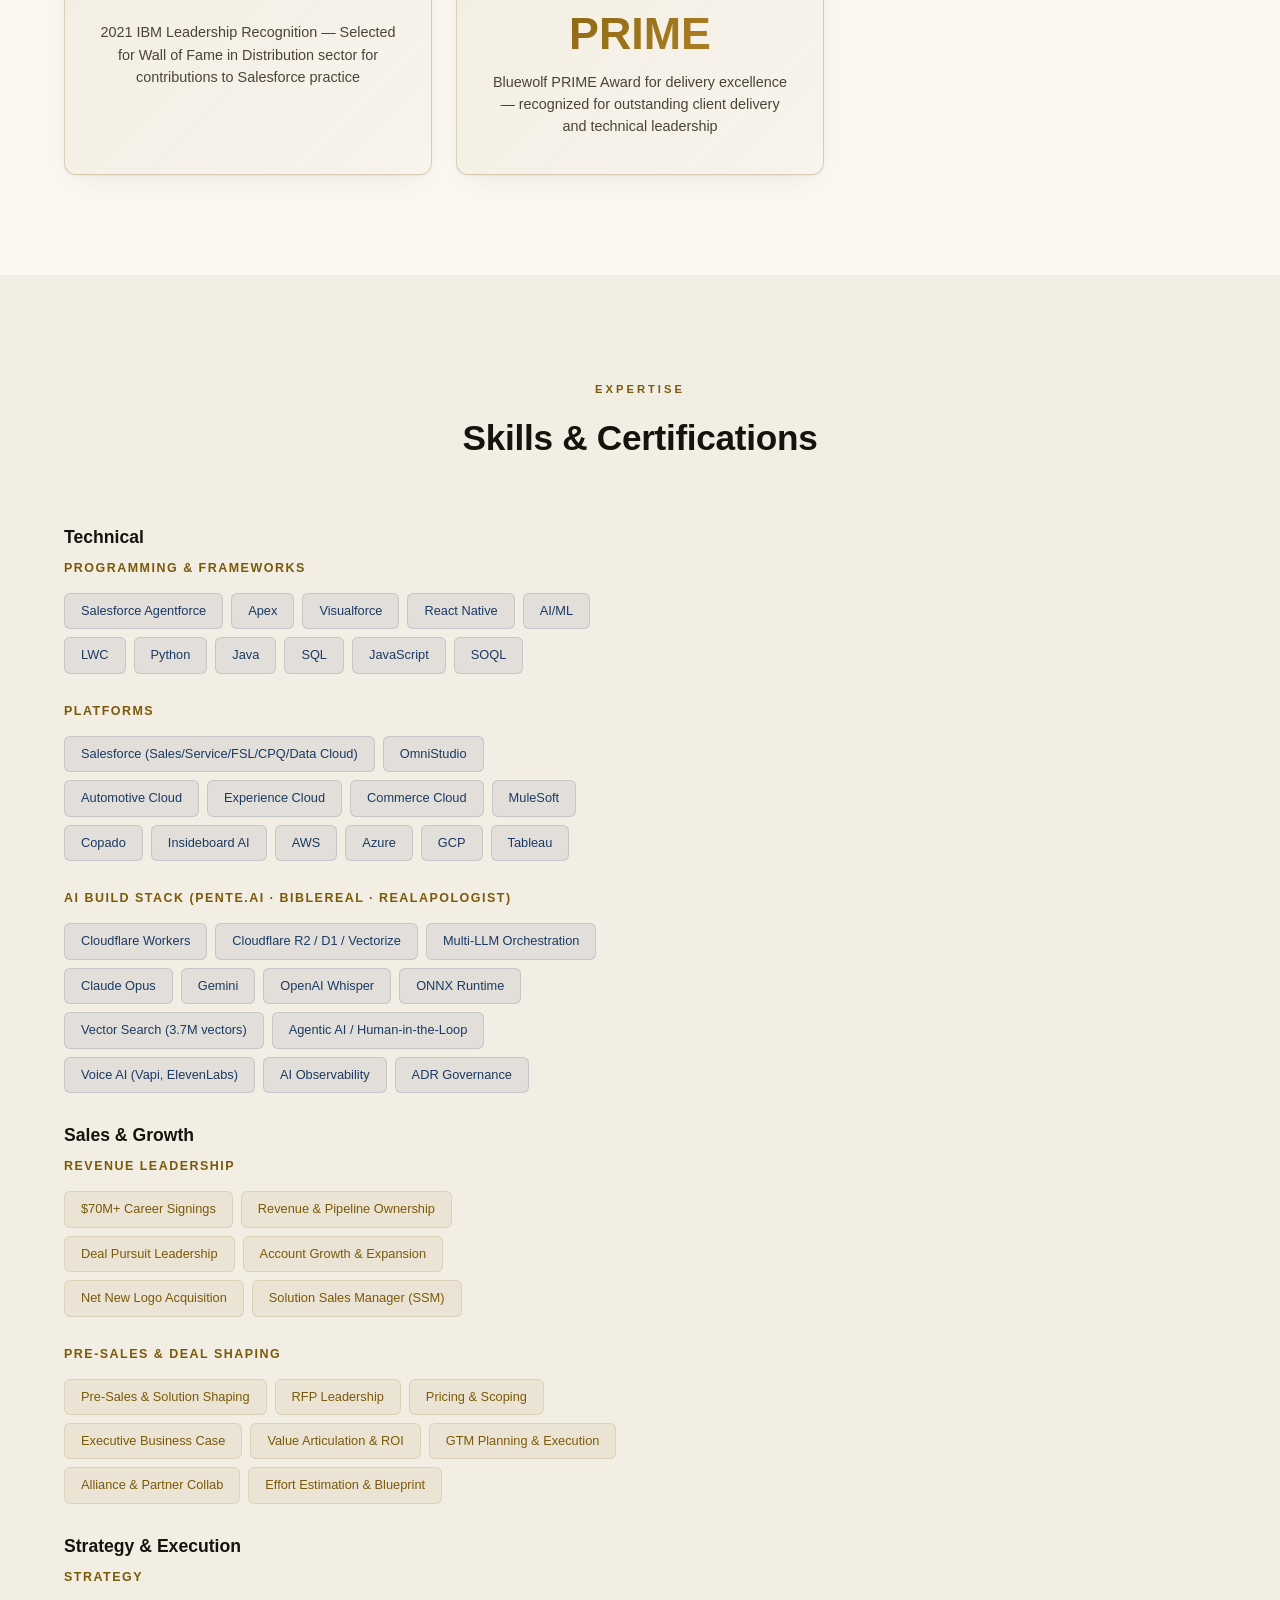
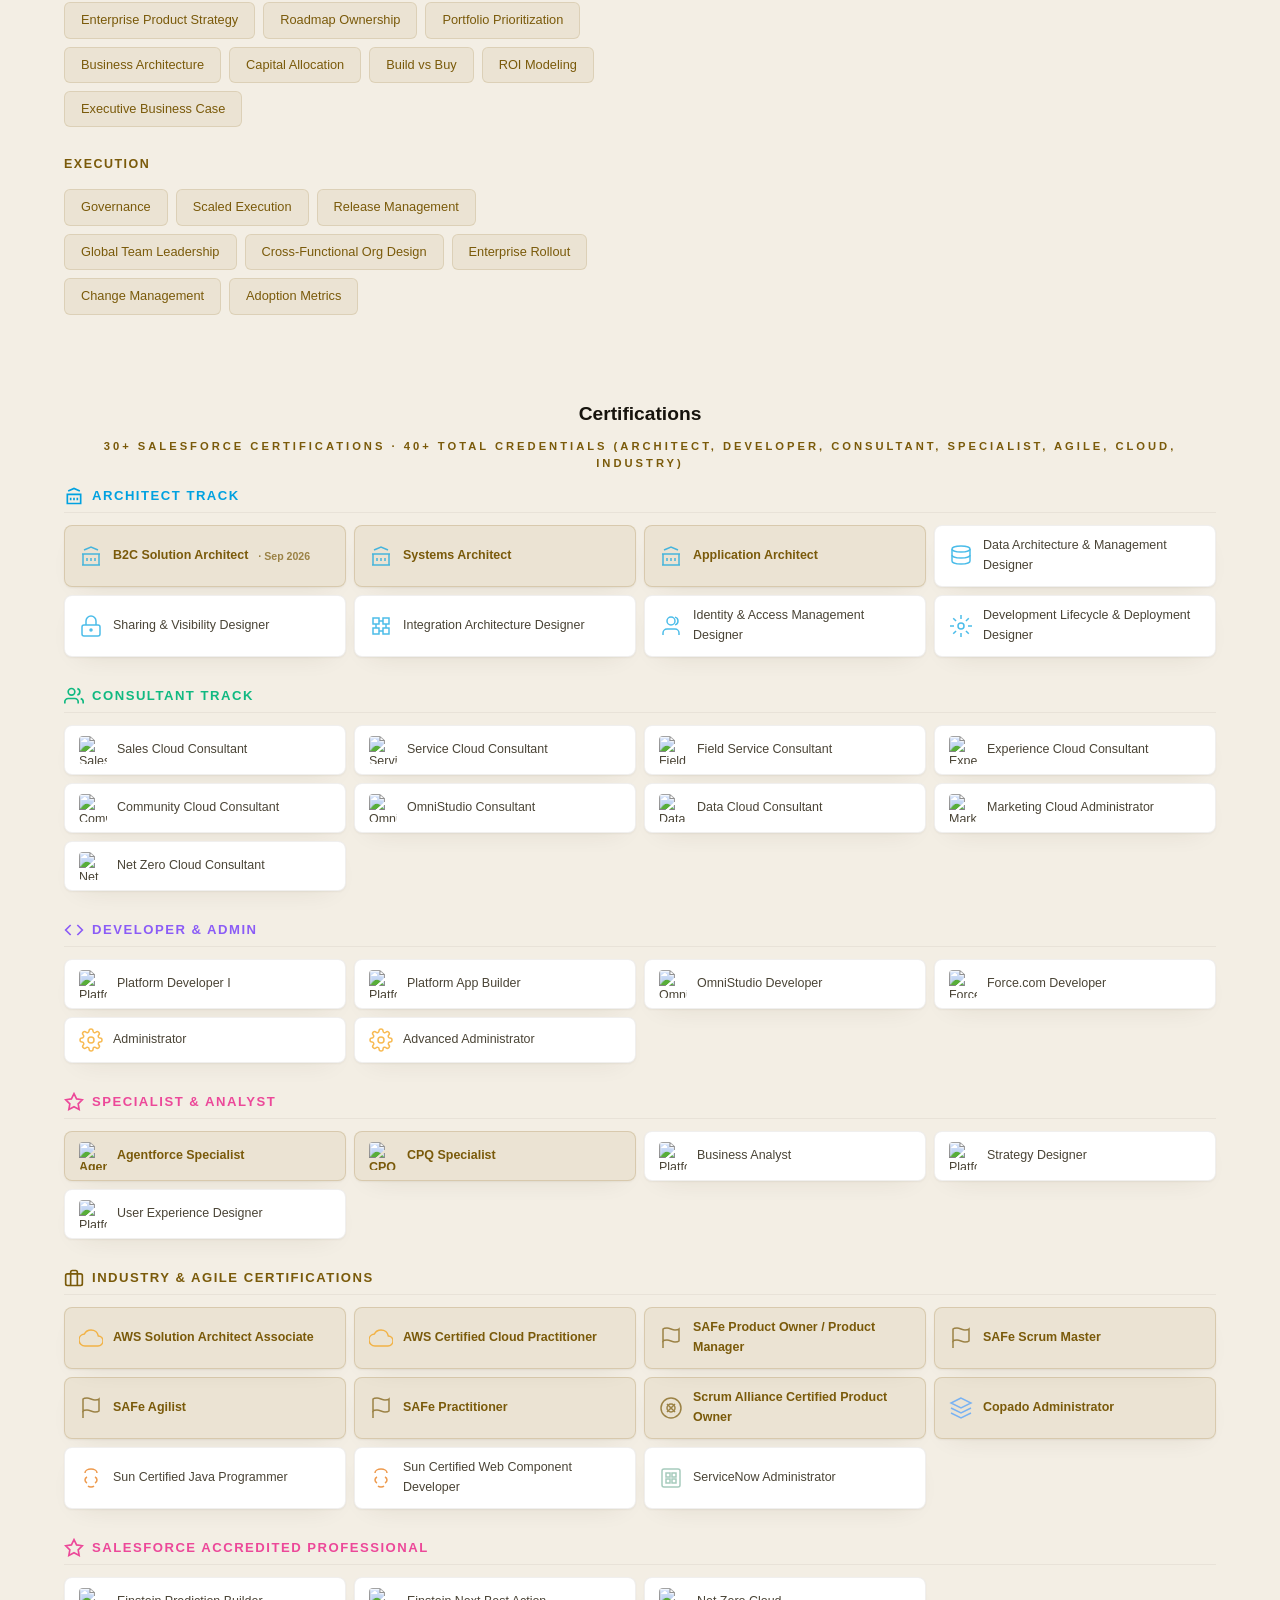
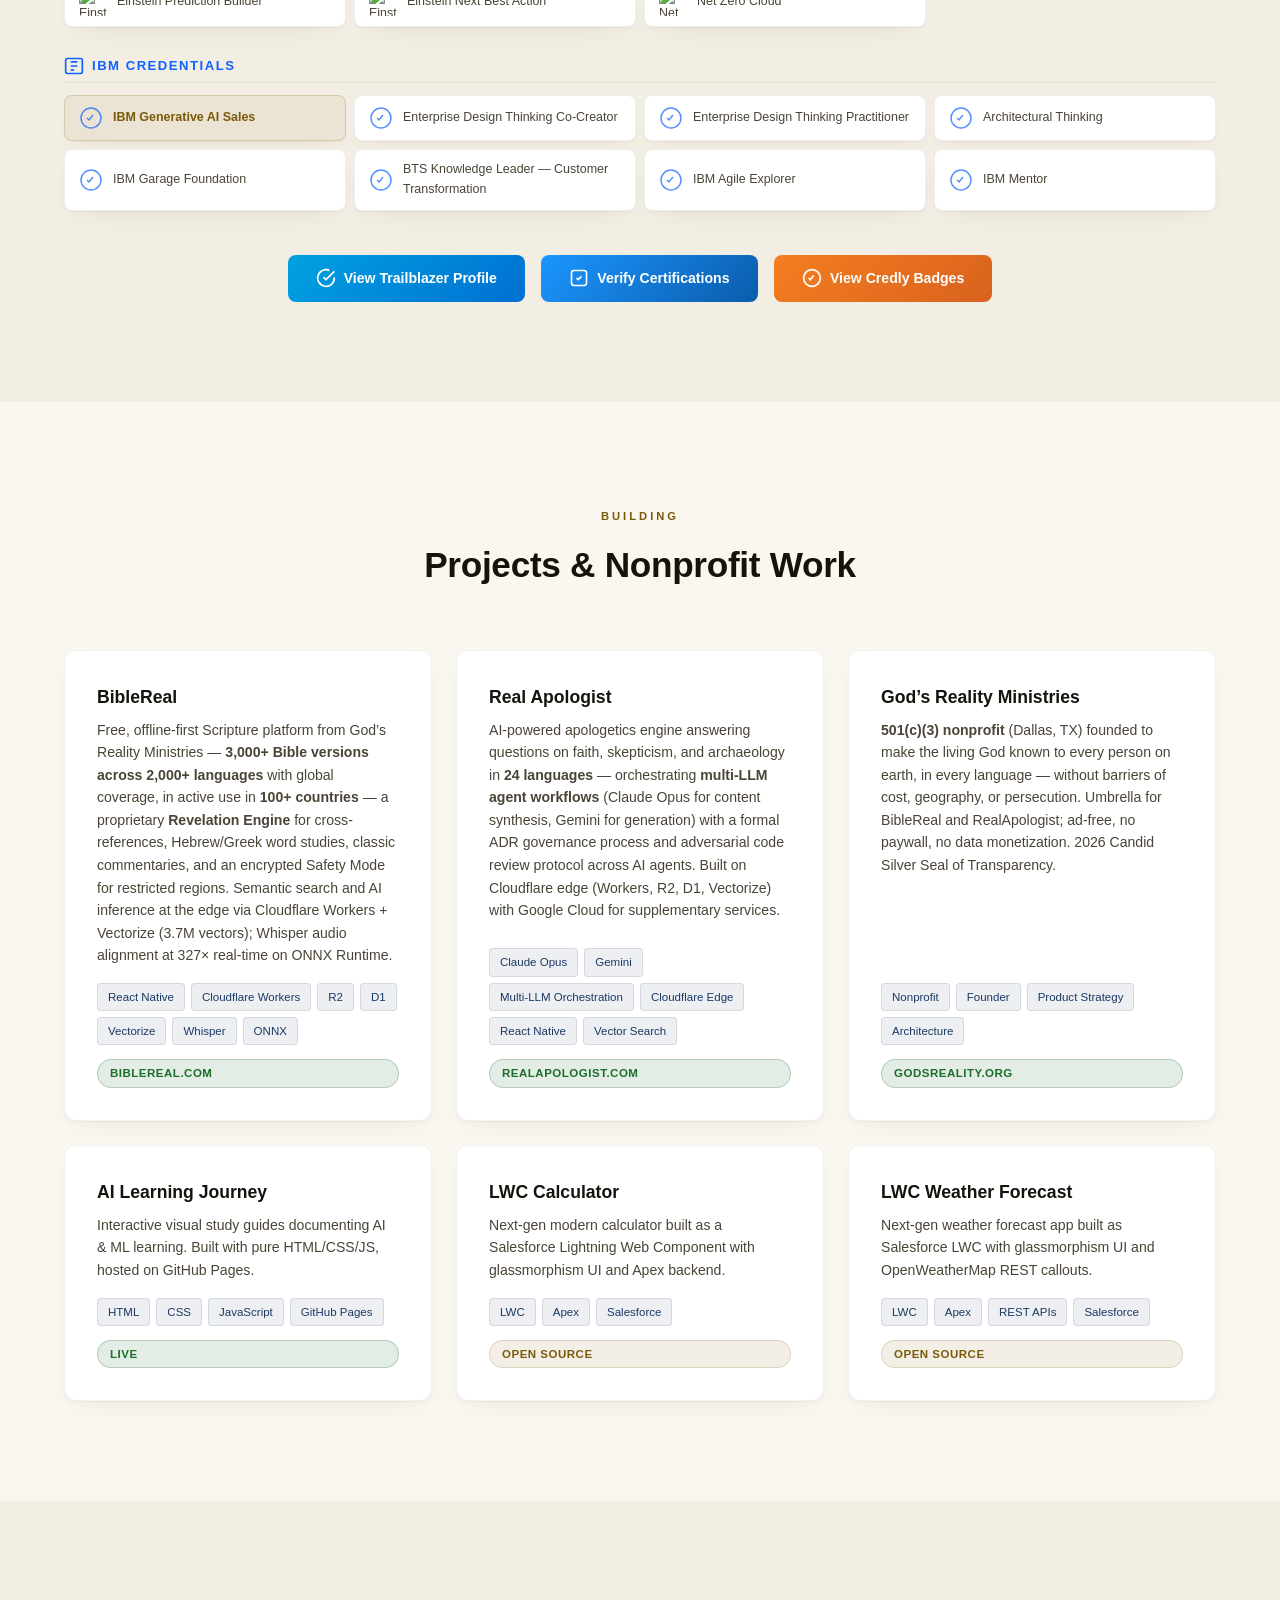
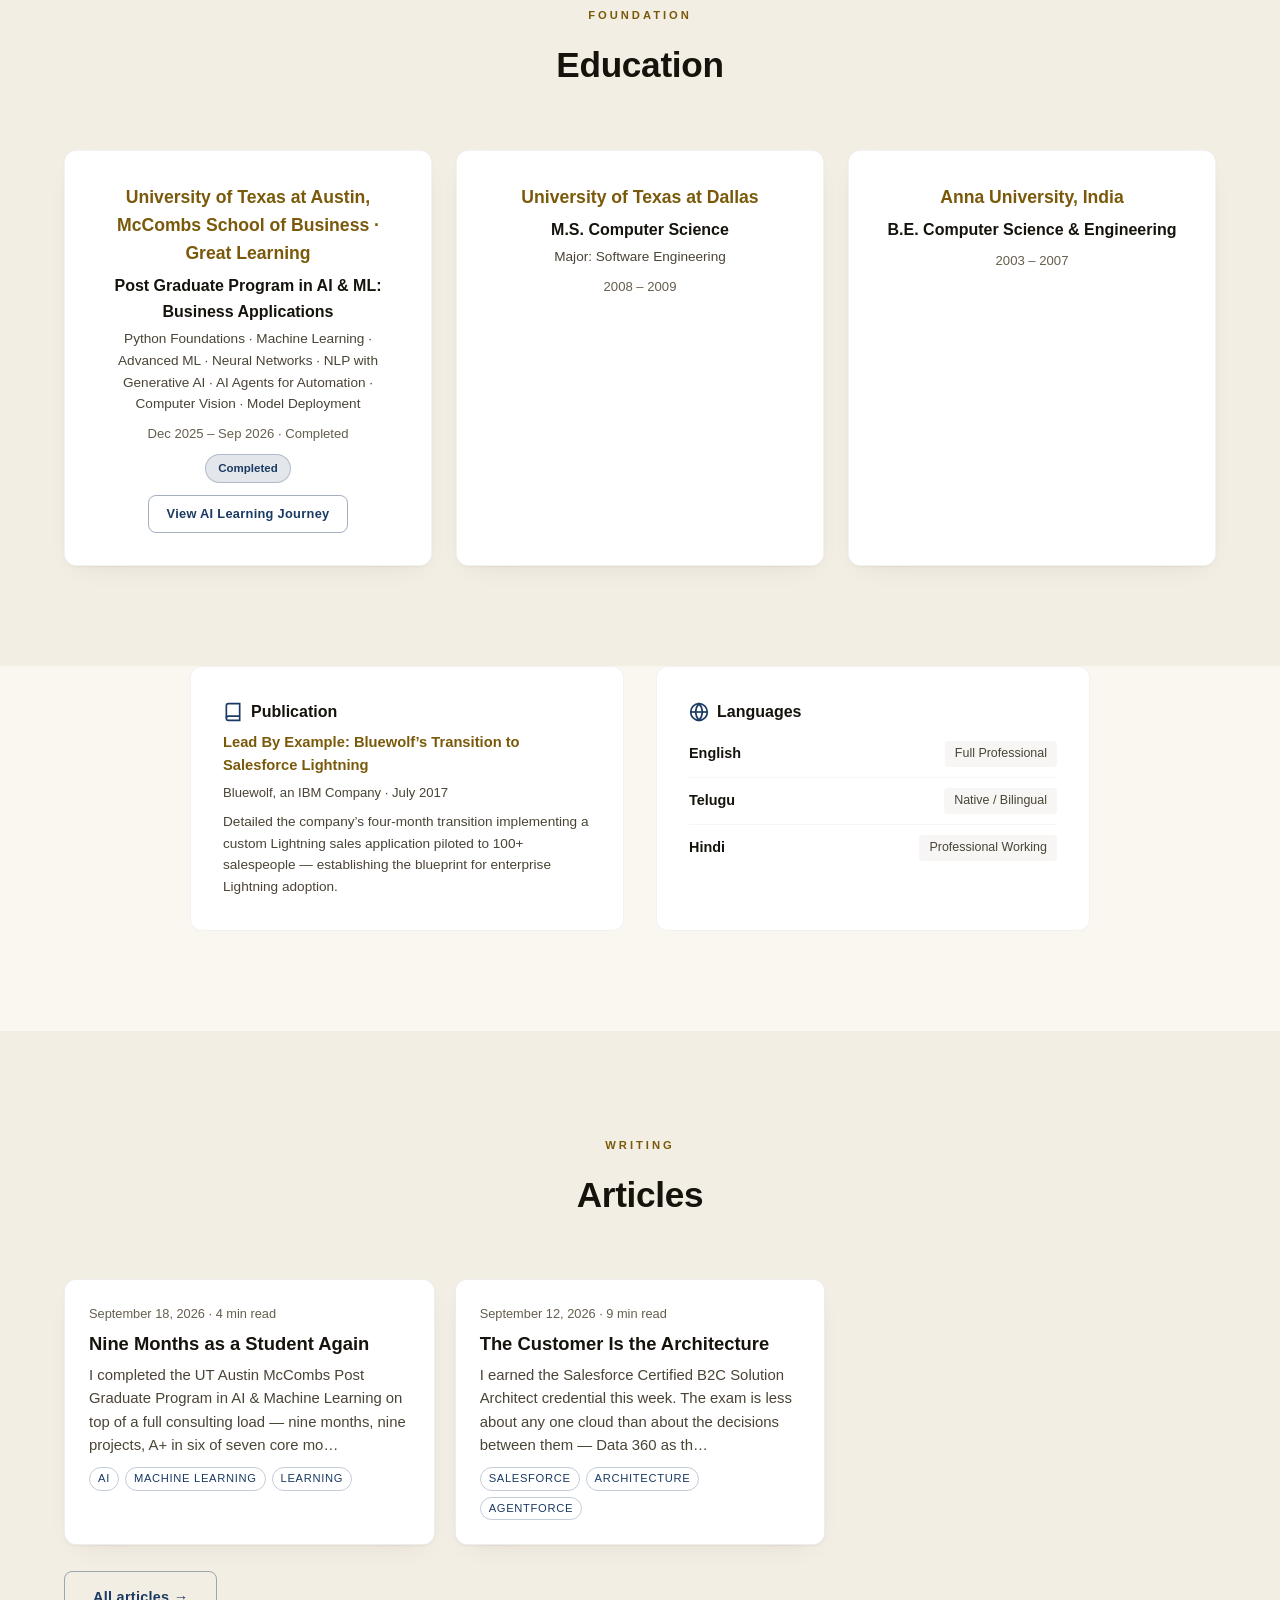
==== commit 98323a16: "Light mode: warm ivory palette led by gold, replacing the inherited blue tint Background moves from " ====
--- a/index.html
+++ b/index.html
@@ -43,29 +43,29 @@
 }
 /* Light mode: explicit choice, or system preference when no choice was made */
 :root[data-theme="light"]{
---bg:#edf0f6;--bg-2:#e4e8f1;--surface:#ffffff;--surface-2:#f8fafd;
---hero-2:#e9edf7;--hero-3:#e2e8f5;
---gold:#806210;--gold-dim:#9a7616;--gold-deep:#634c09;--gold-lite:#b8922e;--on-gold:#1a1405;
---blue:#1a5fc4;--blue-dim:#14479a;
---text:#0f1426;--text-2:#454d68;--text-3:#5d6580;--prose:#1f273f;
---gold-rgb:150,116,26;--blue-rgb:26,95,196;--ov-rgb:16,22,48;--green-rgb:34,110,44;--sf-rgb:0,95,180;
---sh-1:rgba(16,22,48,.06);--sh-2:rgba(16,22,48,.12);
---nav-bg:rgba(237,240,246,.86);--nav-bg-solid:rgba(237,240,246,.98);
---code-bg:#eef1f7;--tip-bg:#ffffff;
+--bg:#faf7f1;--bg-2:#f3eee4;--surface:#ffffff;--surface-2:#fdfbf7;
+--hero-2:#f7f1e6;--hero-3:#f1e8d6;
+--gold:#7a5a0a;--gold-dim:#82610e;--gold-deep:#5c4306;--gold-lite:#b8892a;--on-gold:#1a1405;
+--blue:#1b3a63;--blue-dim:#142c4d;
+--text:#16130d;--text-2:#4a4436;--text-3:#665e4e;--prose:#2a261d;
+--gold-rgb:138,102,20;--blue-rgb:27,58,99;--ov-rgb:48,38,18;--green-rgb:34,110,44;--sf-rgb:0,95,180;
+--sh-1:rgba(60,45,15,.06);--sh-2:rgba(60,45,15,.14);
+--nav-bg:rgba(250,247,241,.86);--nav-bg-solid:rgba(250,247,241,.98);
+--code-bg:#f3eee4;--tip-bg:#ffffff;
 --green:#1b6e28;--faint-1:#ffffff;--faint-2:#ffffff;--faint-3:#ffffff;--card-sh:0 1px 2px var(--sh-1),0 10px 28px -16px var(--sh-2);--card-sh-hover:0 2px 4px var(--sh-1),0 18px 44px -20px var(--sh-2);
 color-scheme:light;
 }
 @media (prefers-color-scheme: light){
  :root:not([data-theme="dark"]){
---bg:#edf0f6;--bg-2:#e4e8f1;--surface:#ffffff;--surface-2:#f8fafd;
---hero-2:#e9edf7;--hero-3:#e2e8f5;
---gold:#806210;--gold-dim:#9a7616;--gold-deep:#634c09;--gold-lite:#b8922e;--on-gold:#1a1405;
---blue:#1a5fc4;--blue-dim:#14479a;
---text:#0f1426;--text-2:#454d68;--text-3:#5d6580;--prose:#1f273f;
---gold-rgb:150,116,26;--blue-rgb:26,95,196;--ov-rgb:16,22,48;--green-rgb:34,110,44;--sf-rgb:0,95,180;
---sh-1:rgba(16,22,48,.06);--sh-2:rgba(16,22,48,.12);
---nav-bg:rgba(237,240,246,.86);--nav-bg-solid:rgba(237,240,246,.98);
---code-bg:#eef1f7;--tip-bg:#ffffff;
+--bg:#faf7f1;--bg-2:#f3eee4;--surface:#ffffff;--surface-2:#fdfbf7;
+--hero-2:#f7f1e6;--hero-3:#f1e8d6;
+--gold:#7a5a0a;--gold-dim:#82610e;--gold-deep:#5c4306;--gold-lite:#b8892a;--on-gold:#1a1405;
+--blue:#1b3a63;--blue-dim:#142c4d;
+--text:#16130d;--text-2:#4a4436;--text-3:#665e4e;--prose:#2a261d;
+--gold-rgb:138,102,20;--blue-rgb:27,58,99;--ov-rgb:48,38,18;--green-rgb:34,110,44;--sf-rgb:0,95,180;
+--sh-1:rgba(60,45,15,.06);--sh-2:rgba(60,45,15,.14);
+--nav-bg:rgba(250,247,241,.86);--nav-bg-solid:rgba(250,247,241,.98);
+--code-bg:#f3eee4;--tip-bg:#ffffff;
 --green:#1b6e28;--faint-1:#ffffff;--faint-2:#ffffff;--faint-3:#ffffff;--card-sh:0 1px 2px var(--sh-1),0 10px 28px -16px var(--sh-2);--card-sh-hover:0 2px 4px var(--sh-1),0 18px 44px -20px var(--sh-2);
 color-scheme:light;
  }
@@ -126,6 +126,13 @@
 .hero{min-height:100vh;display:flex;align-items:center;justify-content:center;text-align:center;position:relative;background:linear-gradient(160deg,var(--bg) 0%,var(--hero-2) 40%,var(--hero-3) 100%);overflow:hidden}
 .hero::before{content:"";position:absolute;top:-40%;right:-20%;width:800px;height:800px;background:radial-gradient(circle,rgba(var(--blue-rgb),.06) 0%,transparent 70%);pointer-events:none}
 .hero::after{content:"";position:absolute;bottom:-30%;left:-15%;width:700px;height:700px;background:radial-gradient(circle,rgba(var(--gold-rgb),.04) 0%,transparent 70%);pointer-events:none}
+/* light mode: warm champagne glow instead of the dark theme's blue */
+:root[data-theme="light"] .hero::before{background:radial-gradient(circle,rgba(var(--gold-rgb),.16) 0%,transparent 65%)}
+:root[data-theme="light"] .hero::after{background:radial-gradient(circle,rgba(var(--gold-rgb),.10) 0%,transparent 70%)}
+@media (prefers-color-scheme: light){
+ :root:not([data-theme="dark"]) .hero::before{background:radial-gradient(circle,rgba(var(--gold-rgb),.16) 0%,transparent 65%)}
+ :root:not([data-theme="dark"]) .hero::after{background:radial-gradient(circle,rgba(var(--gold-rgb),.10) 0%,transparent 70%)}
+}
 .hero-content{position:relative;z-index:1;padding:120px 24px 80px;display:flex;flex-direction:column;align-items:center}
 .hero-photo{width:180px;height:180px;border-radius:50%;object-fit:cover;border:4px solid var(--gold);box-shadow:0 10px 40px rgba(var(--gold-rgb),.26),0 20px 56px -20px var(--sh-2);display:block;margin:0 auto 32px}
 .hero-label{display:inline-block;font-size:.75rem;letter-spacing:3px;text-transform:uppercase;color:var(--gold);border:1px solid rgba(var(--gold-rgb),.3);padding:6px 20px;border-radius:40px;margin-bottom:28px;font-weight:600}
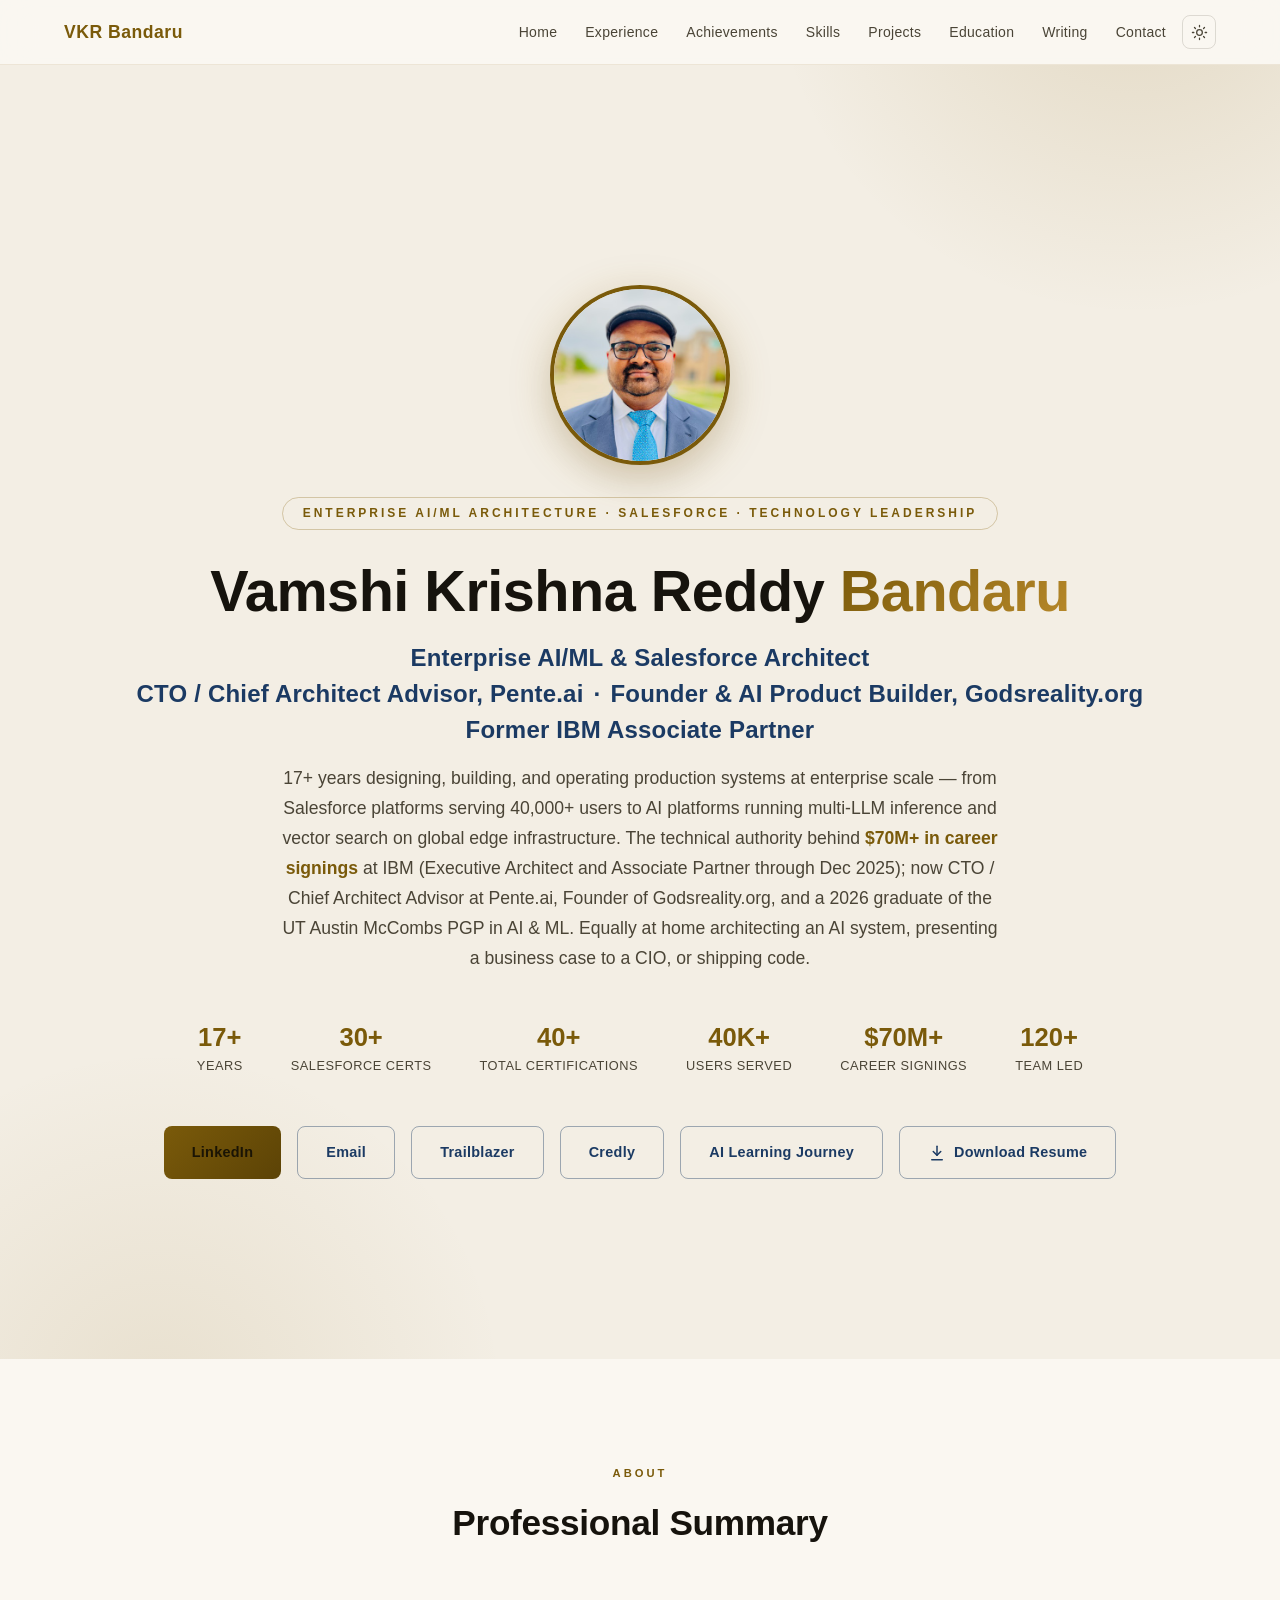
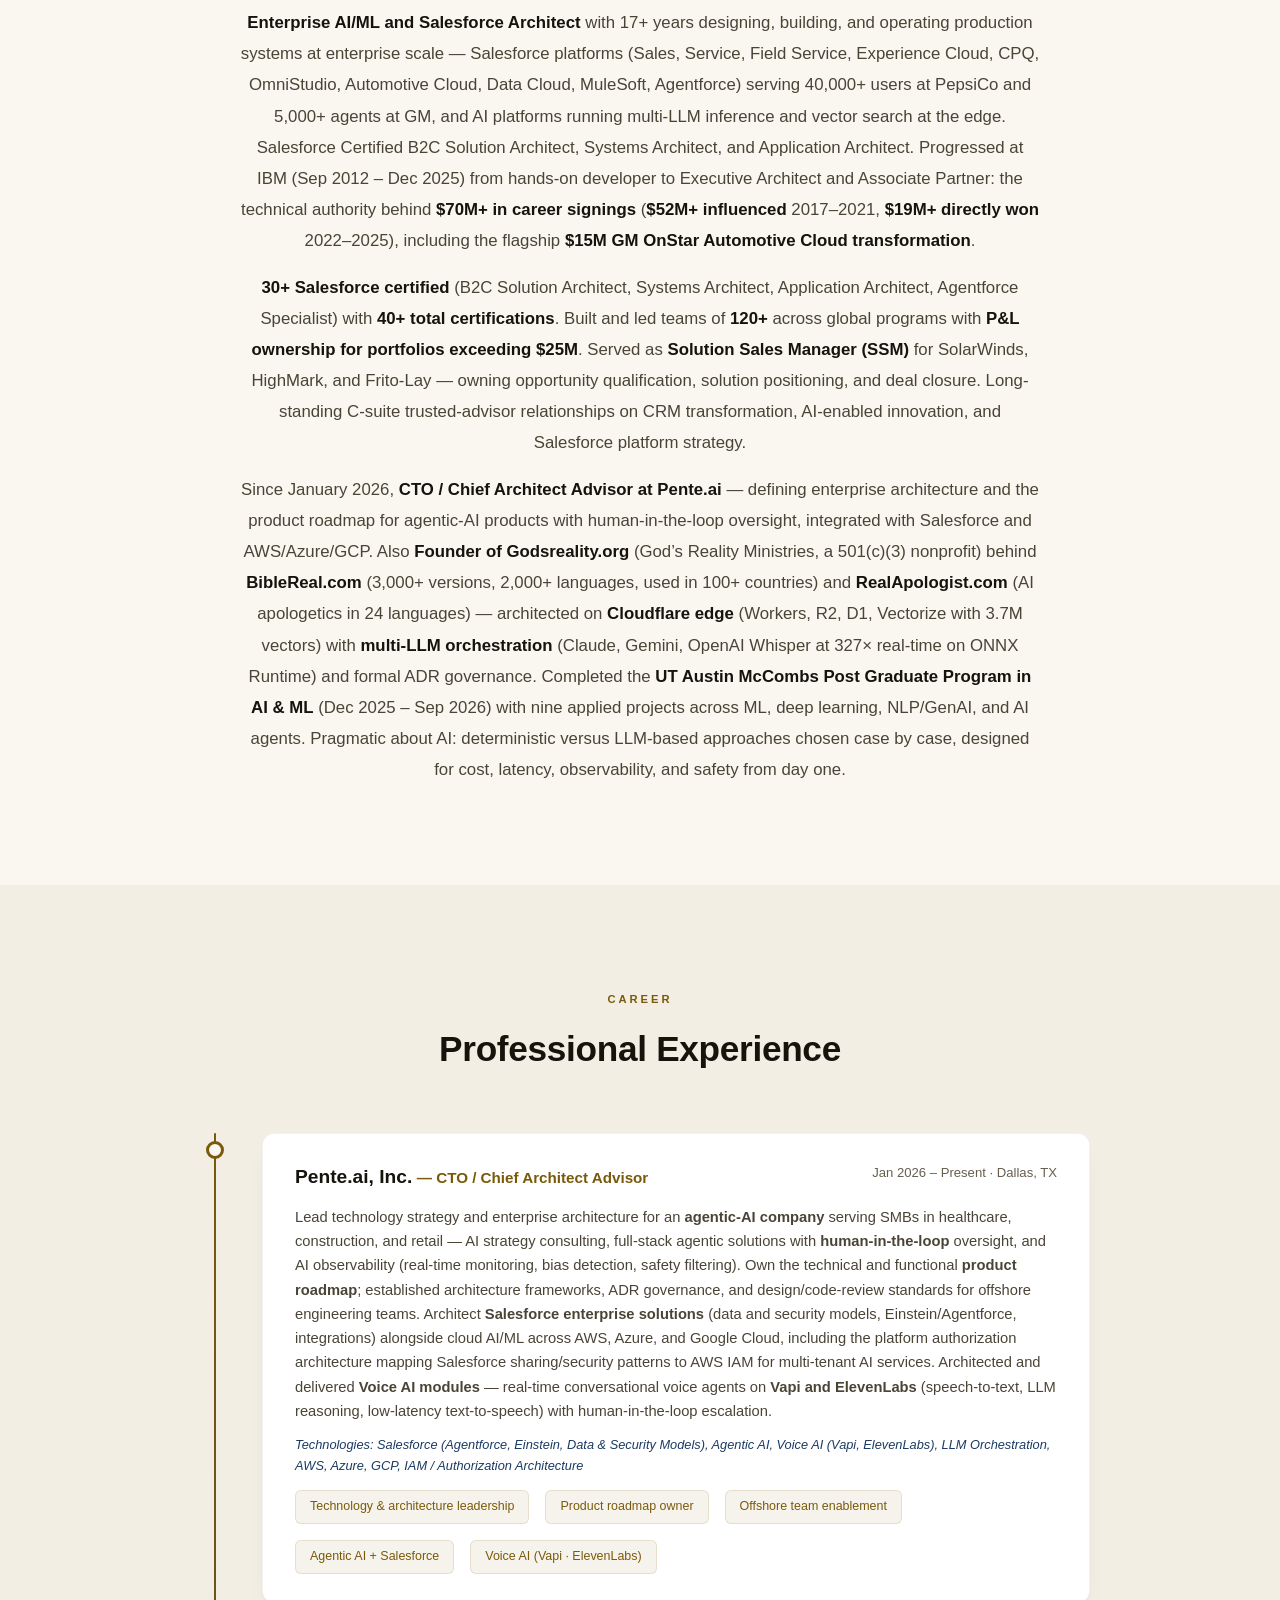
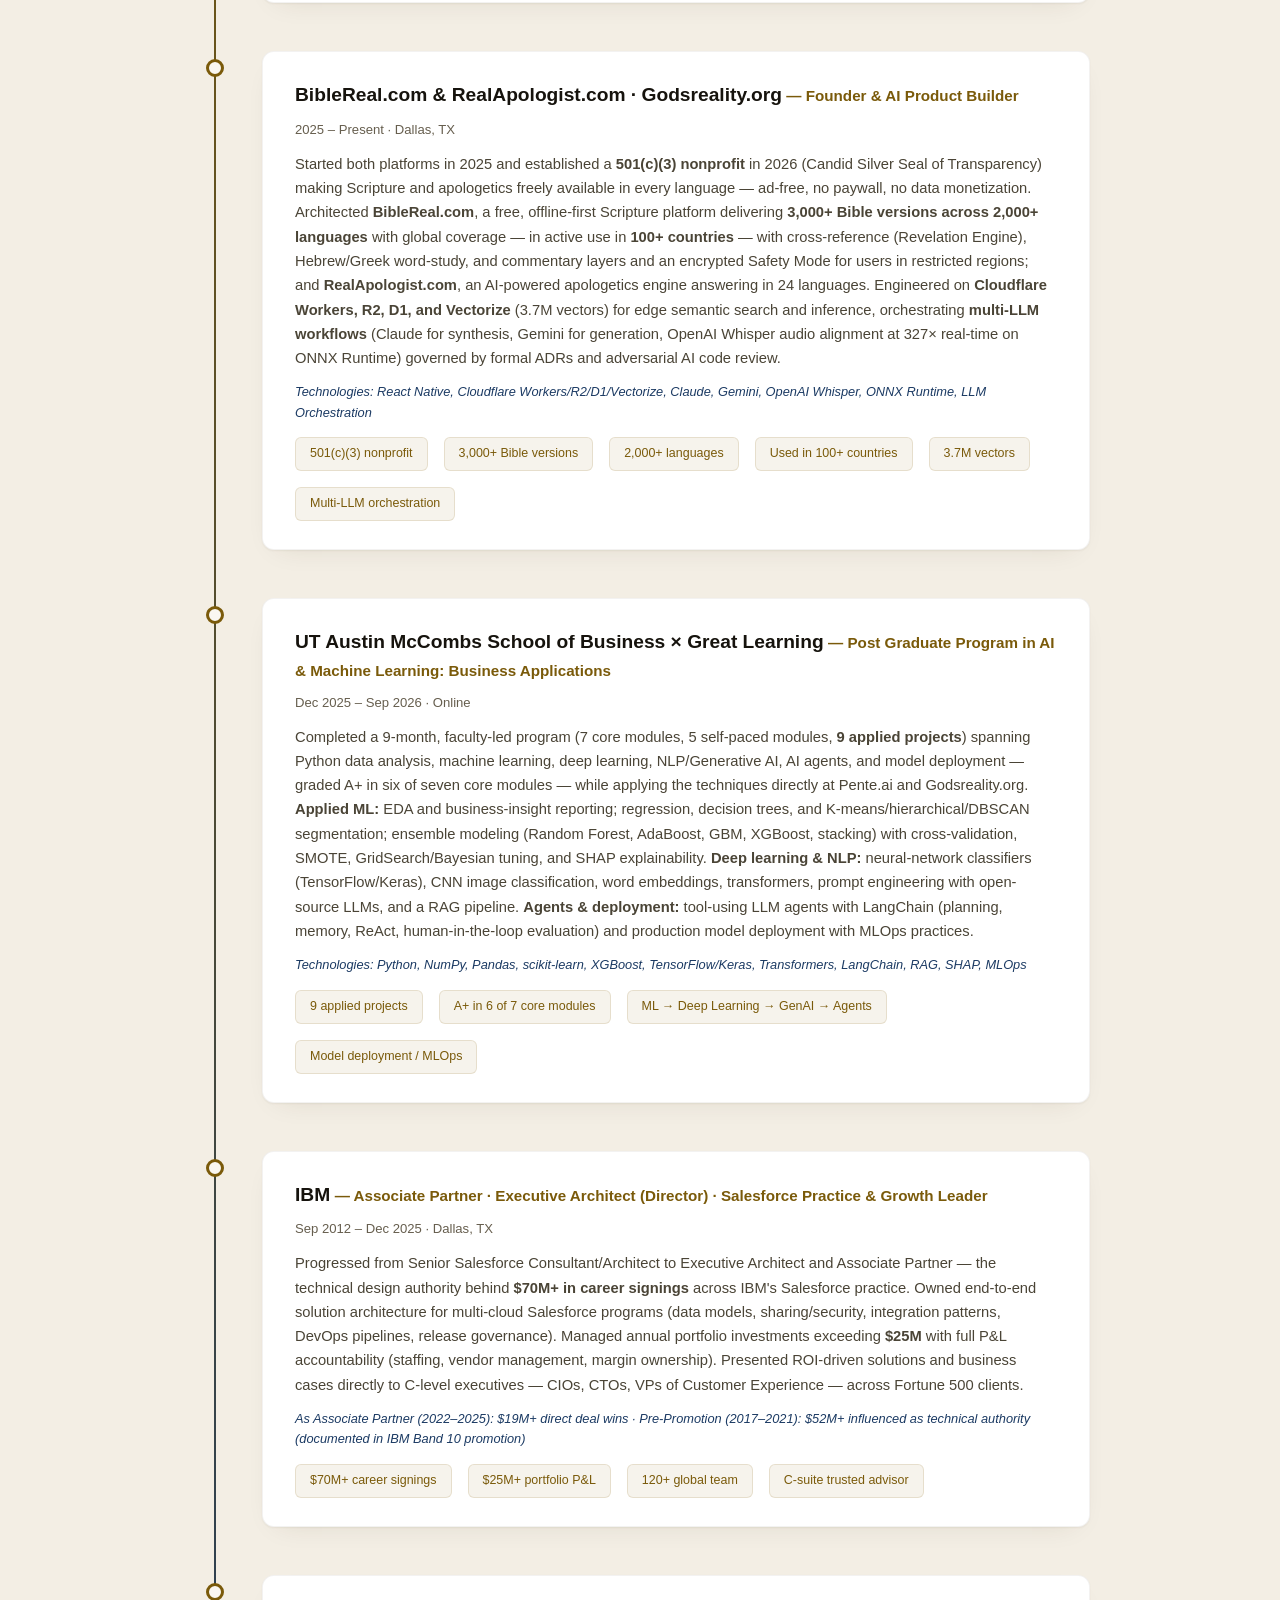
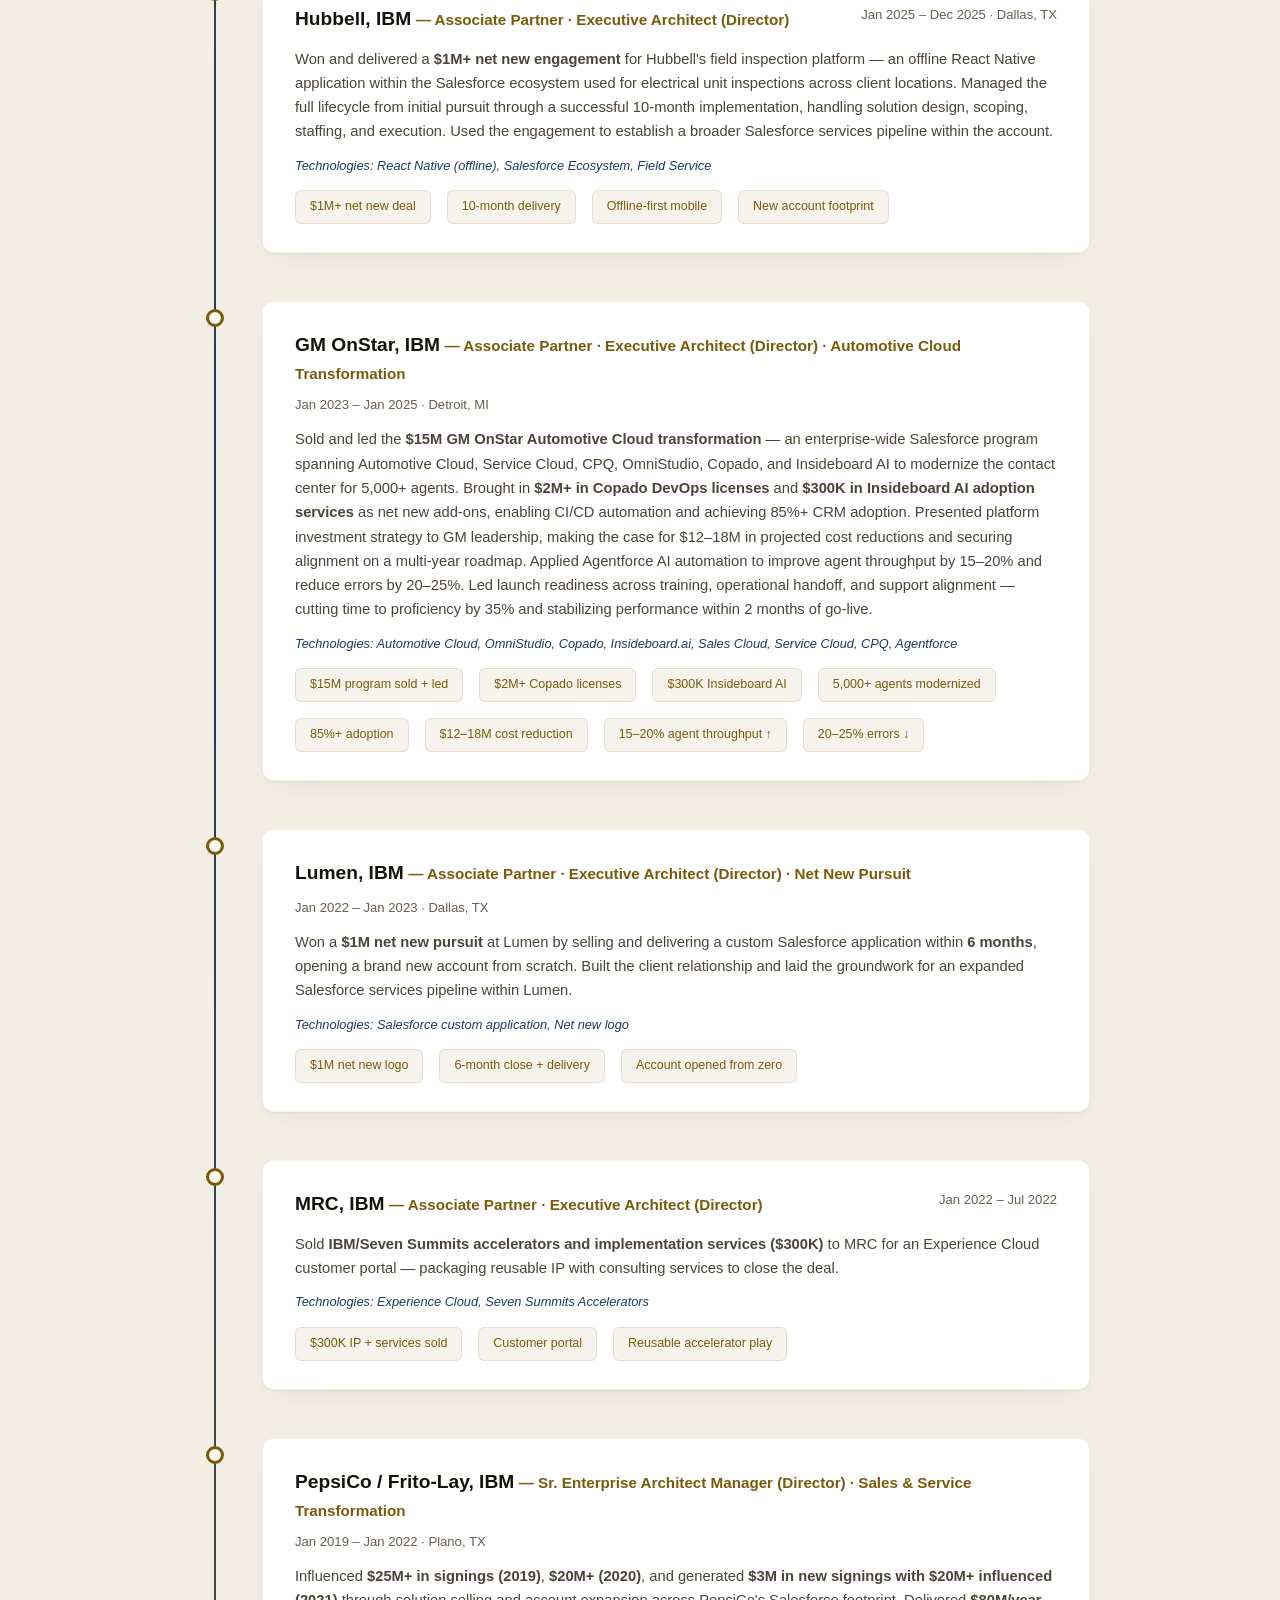
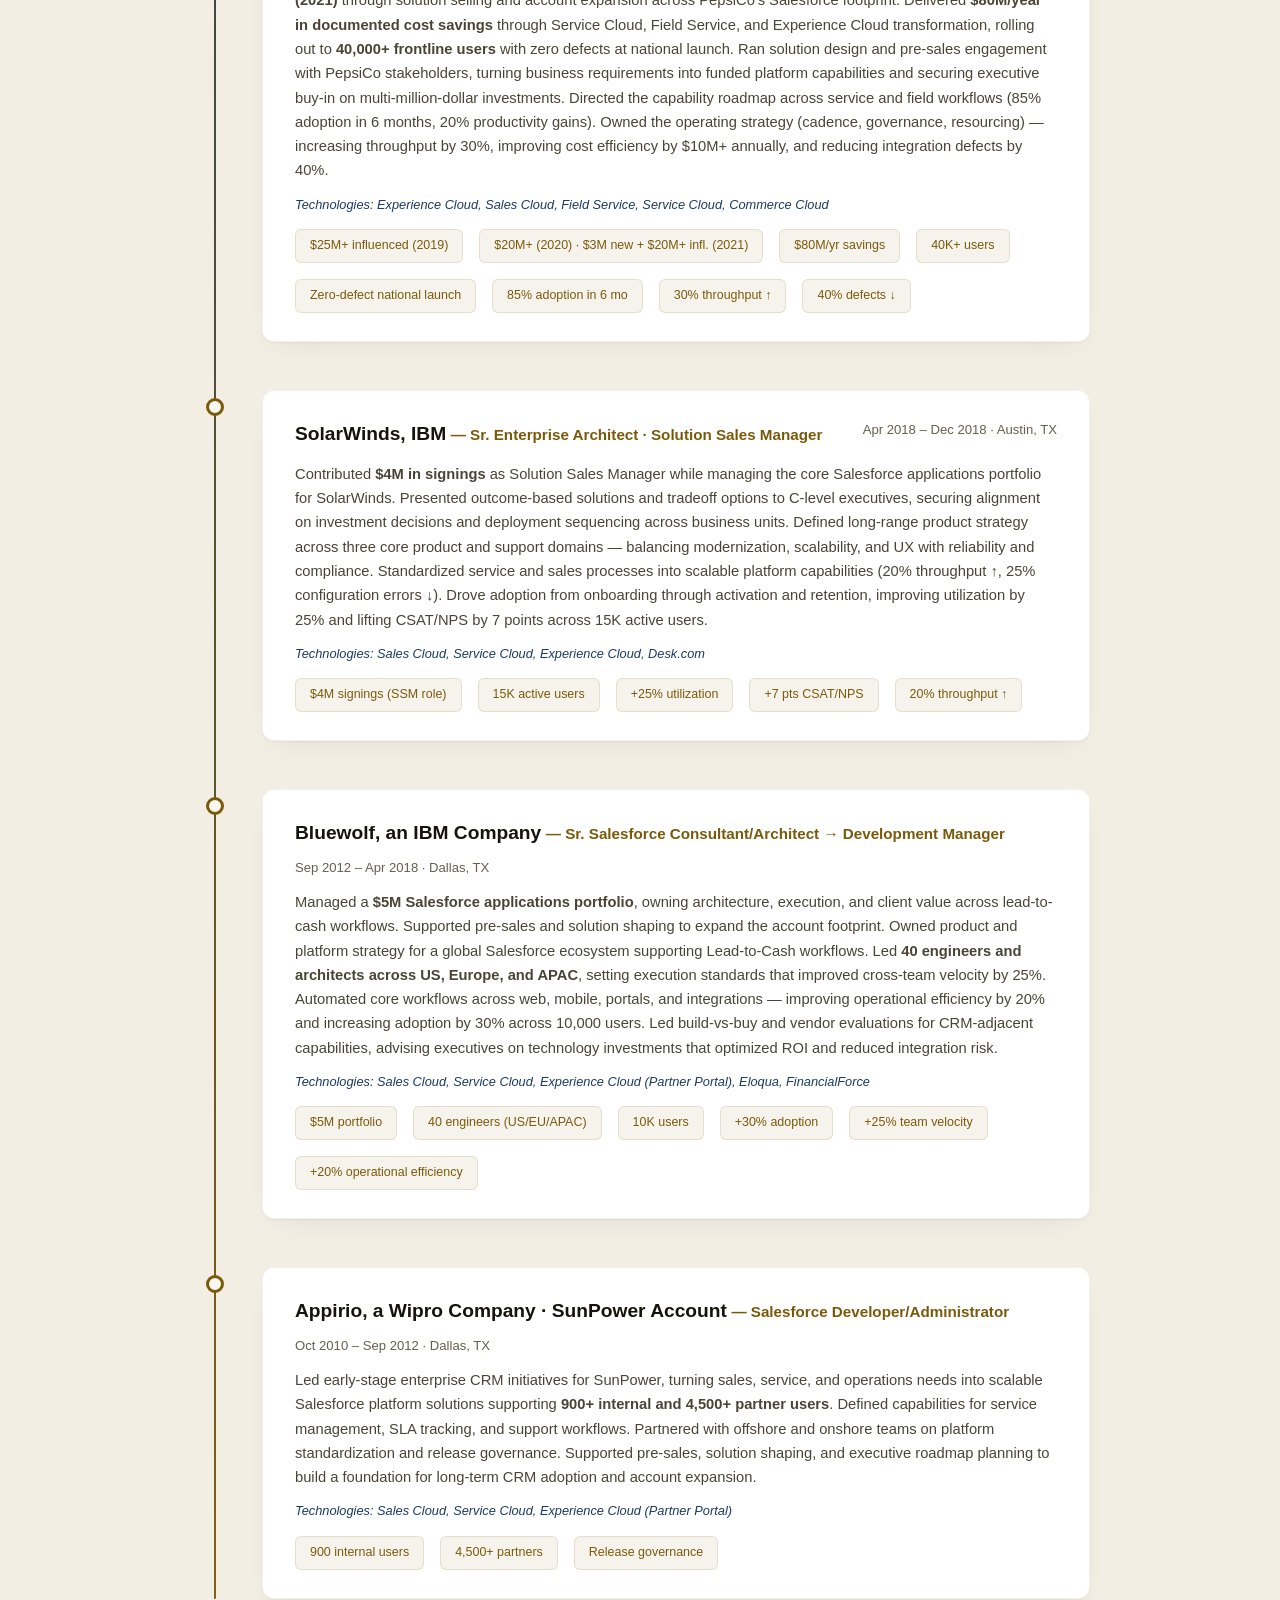
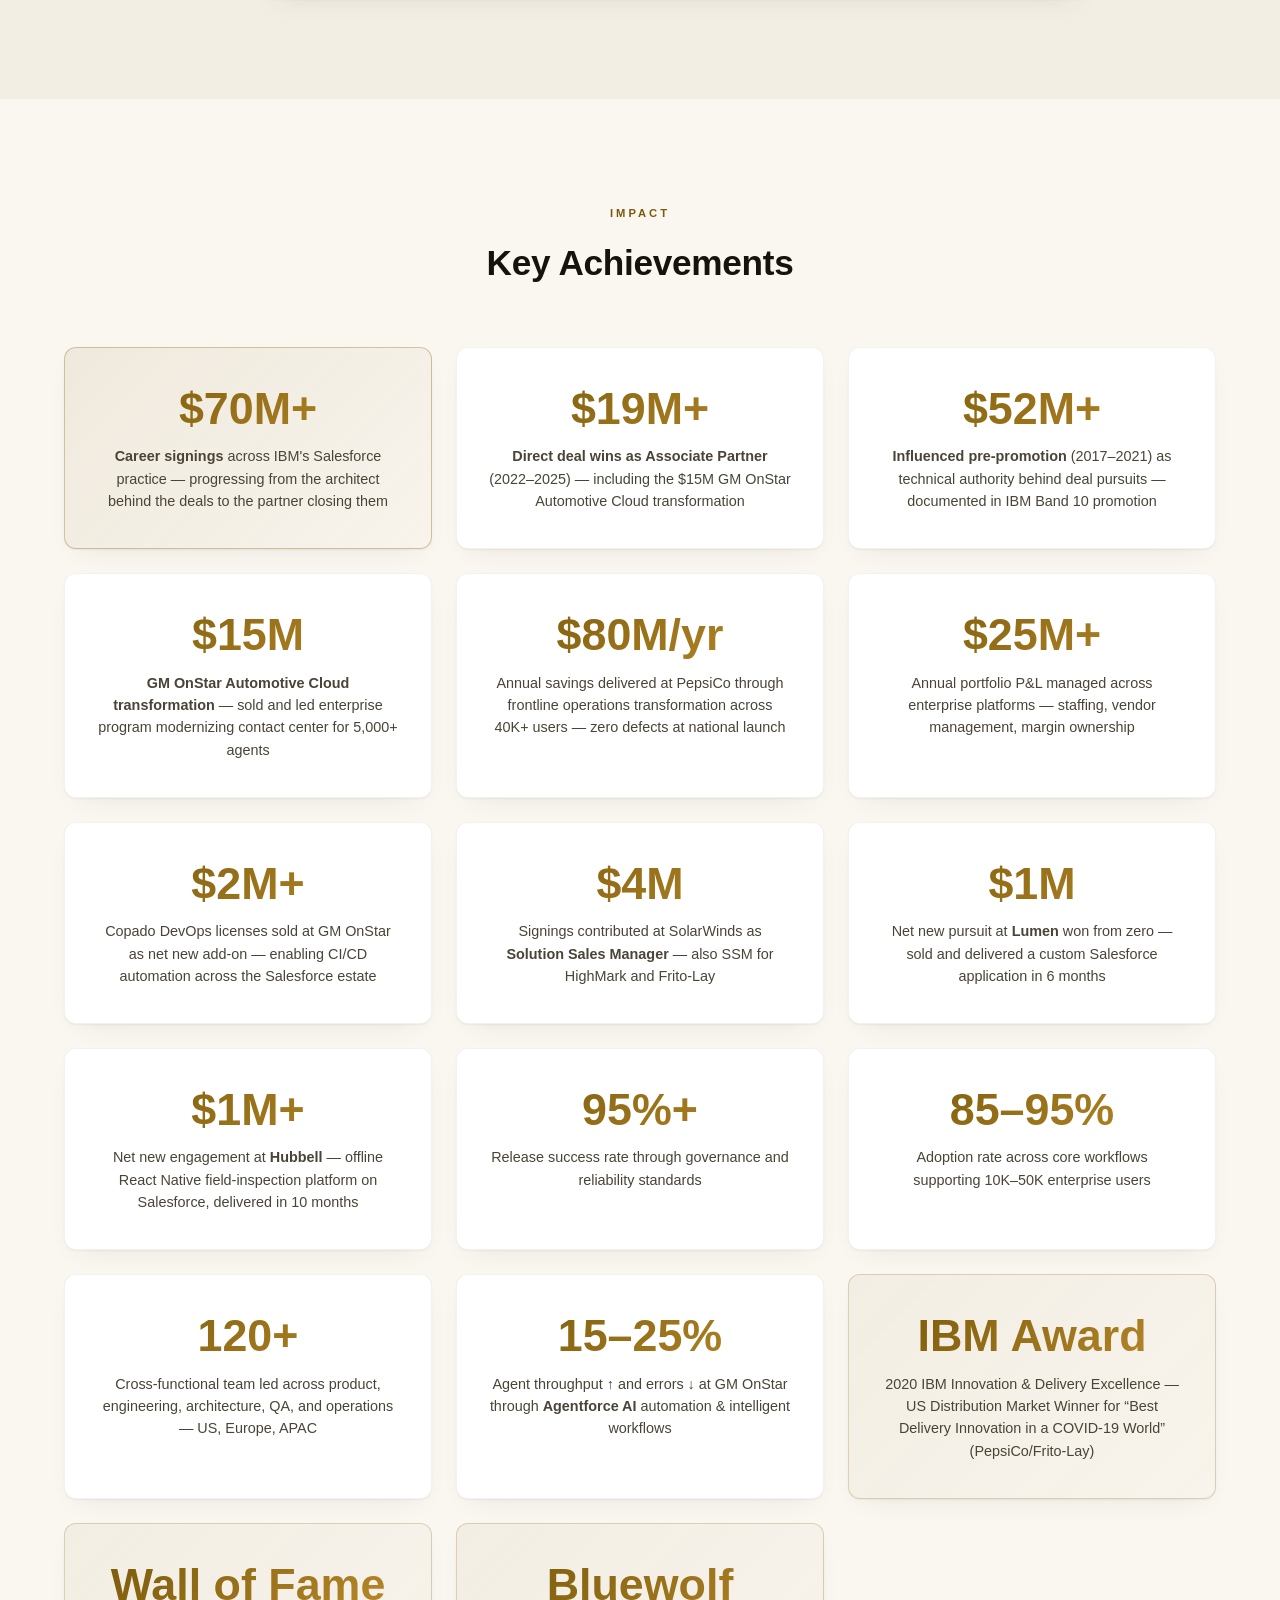
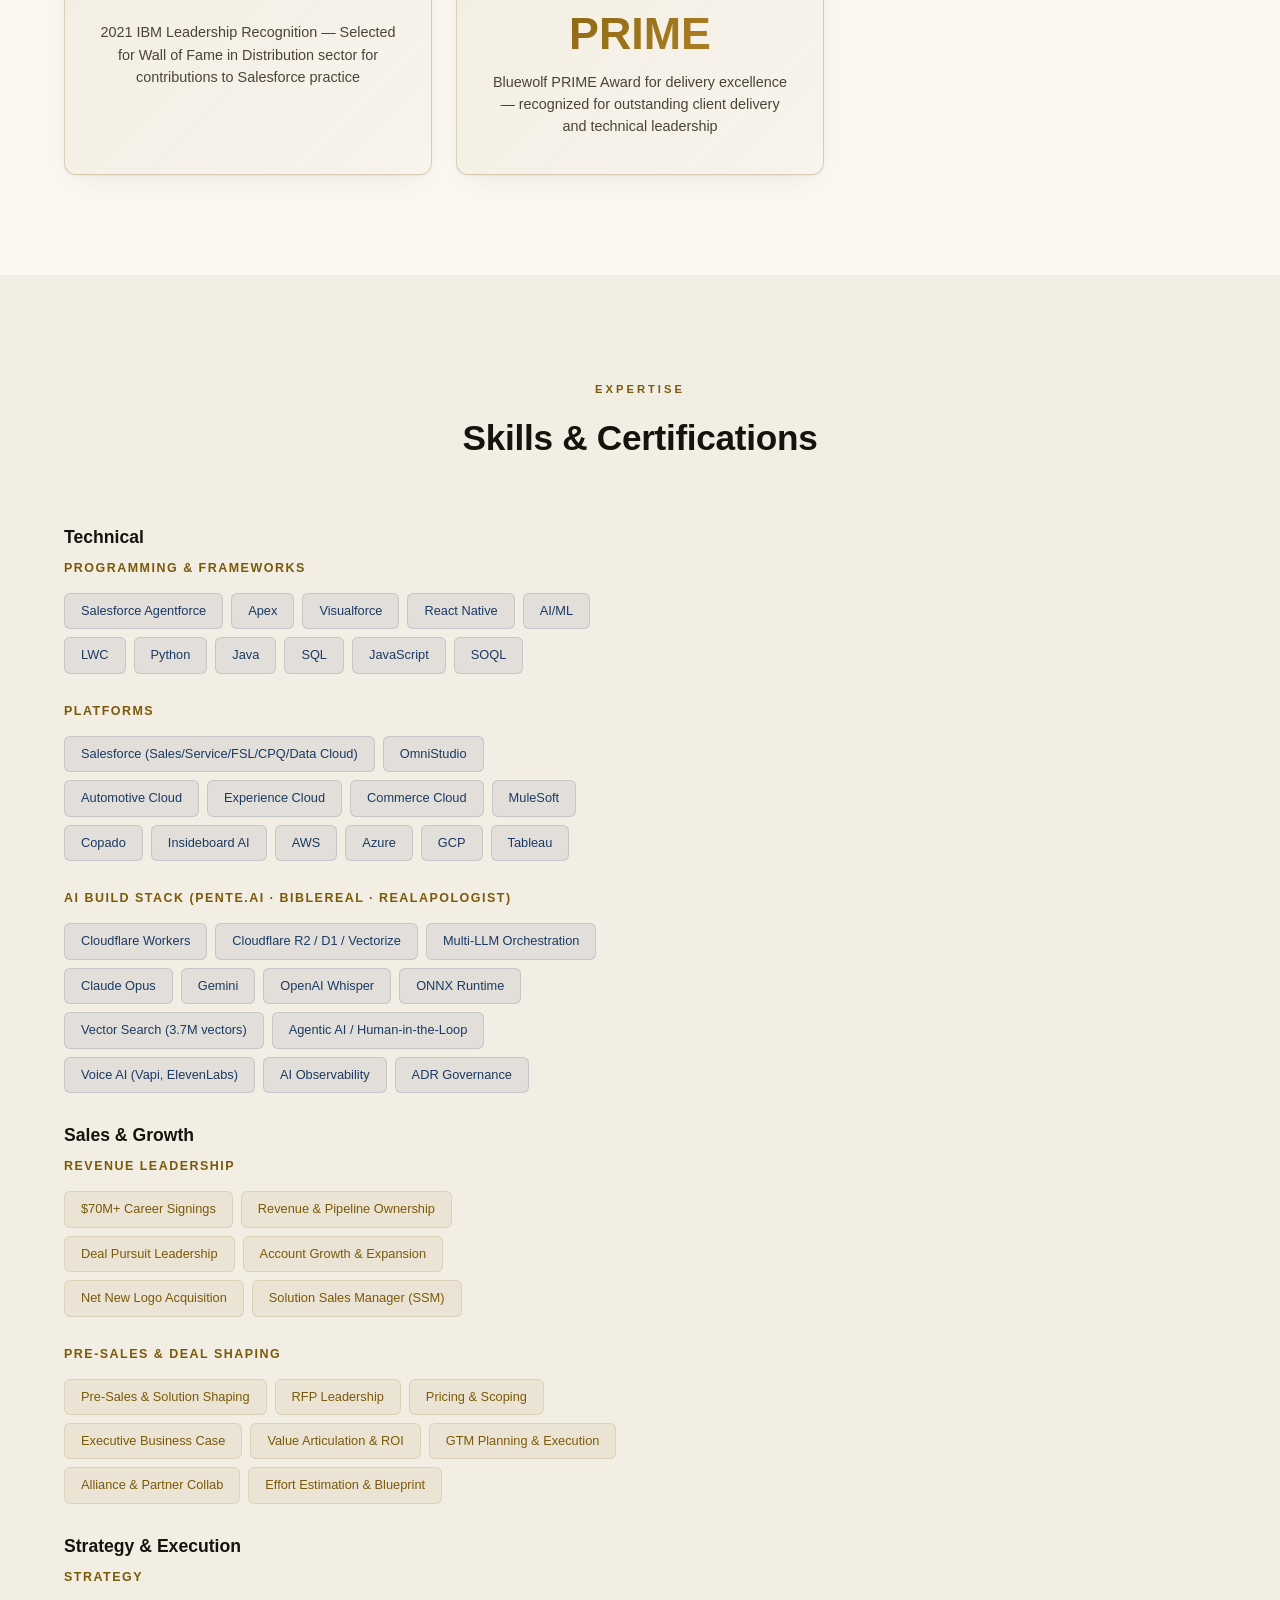
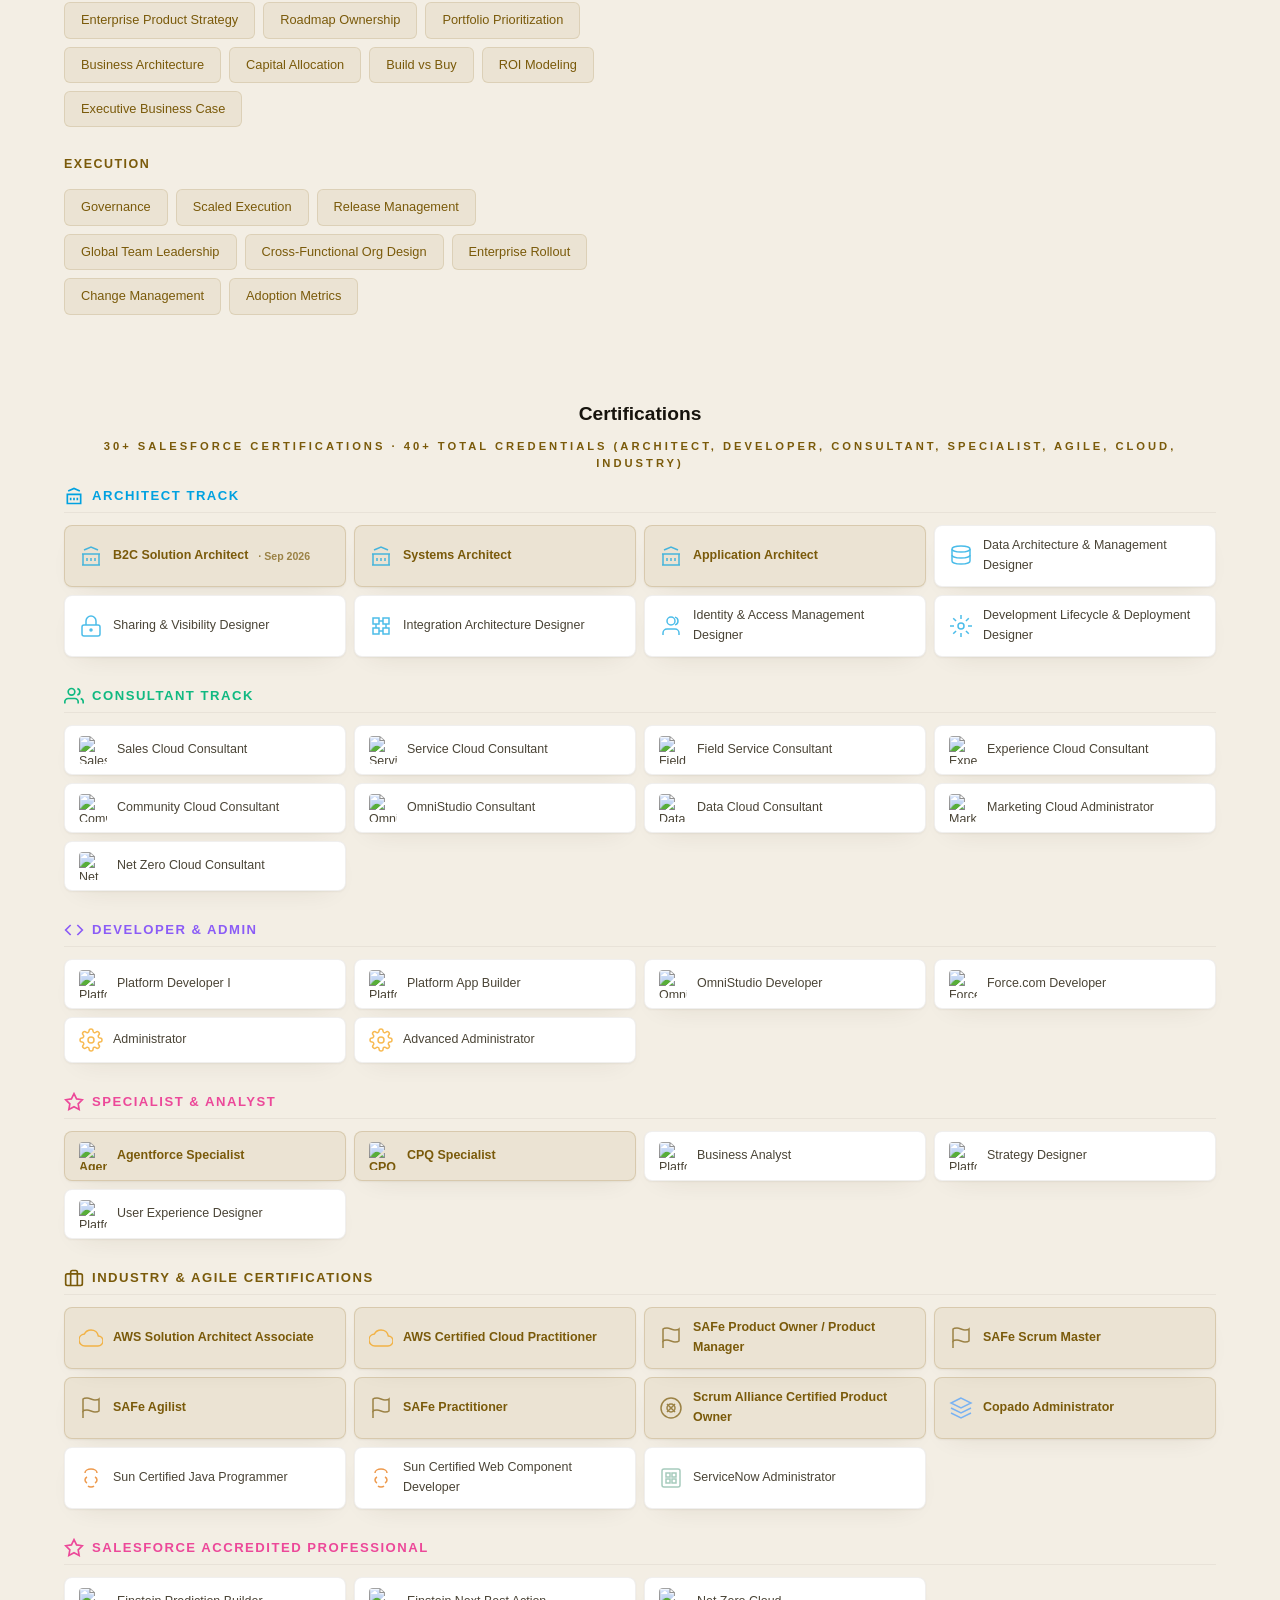
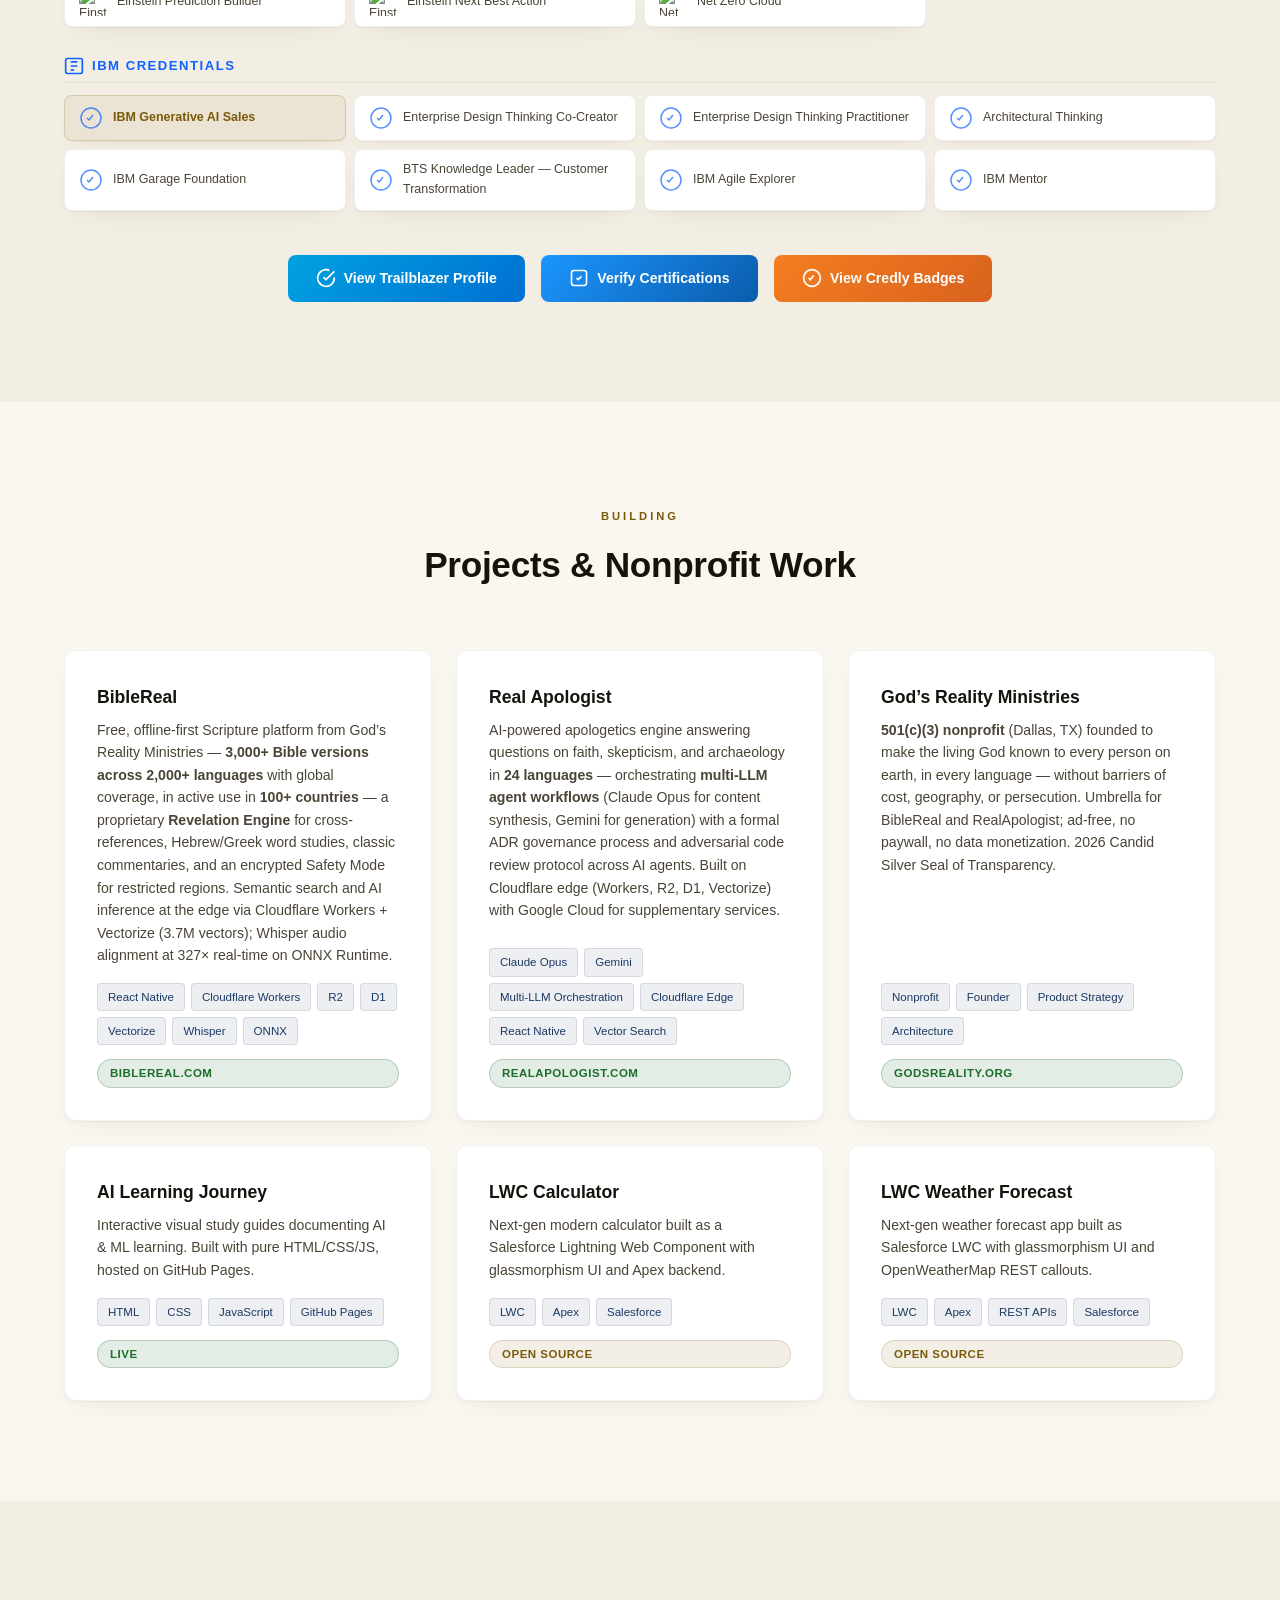
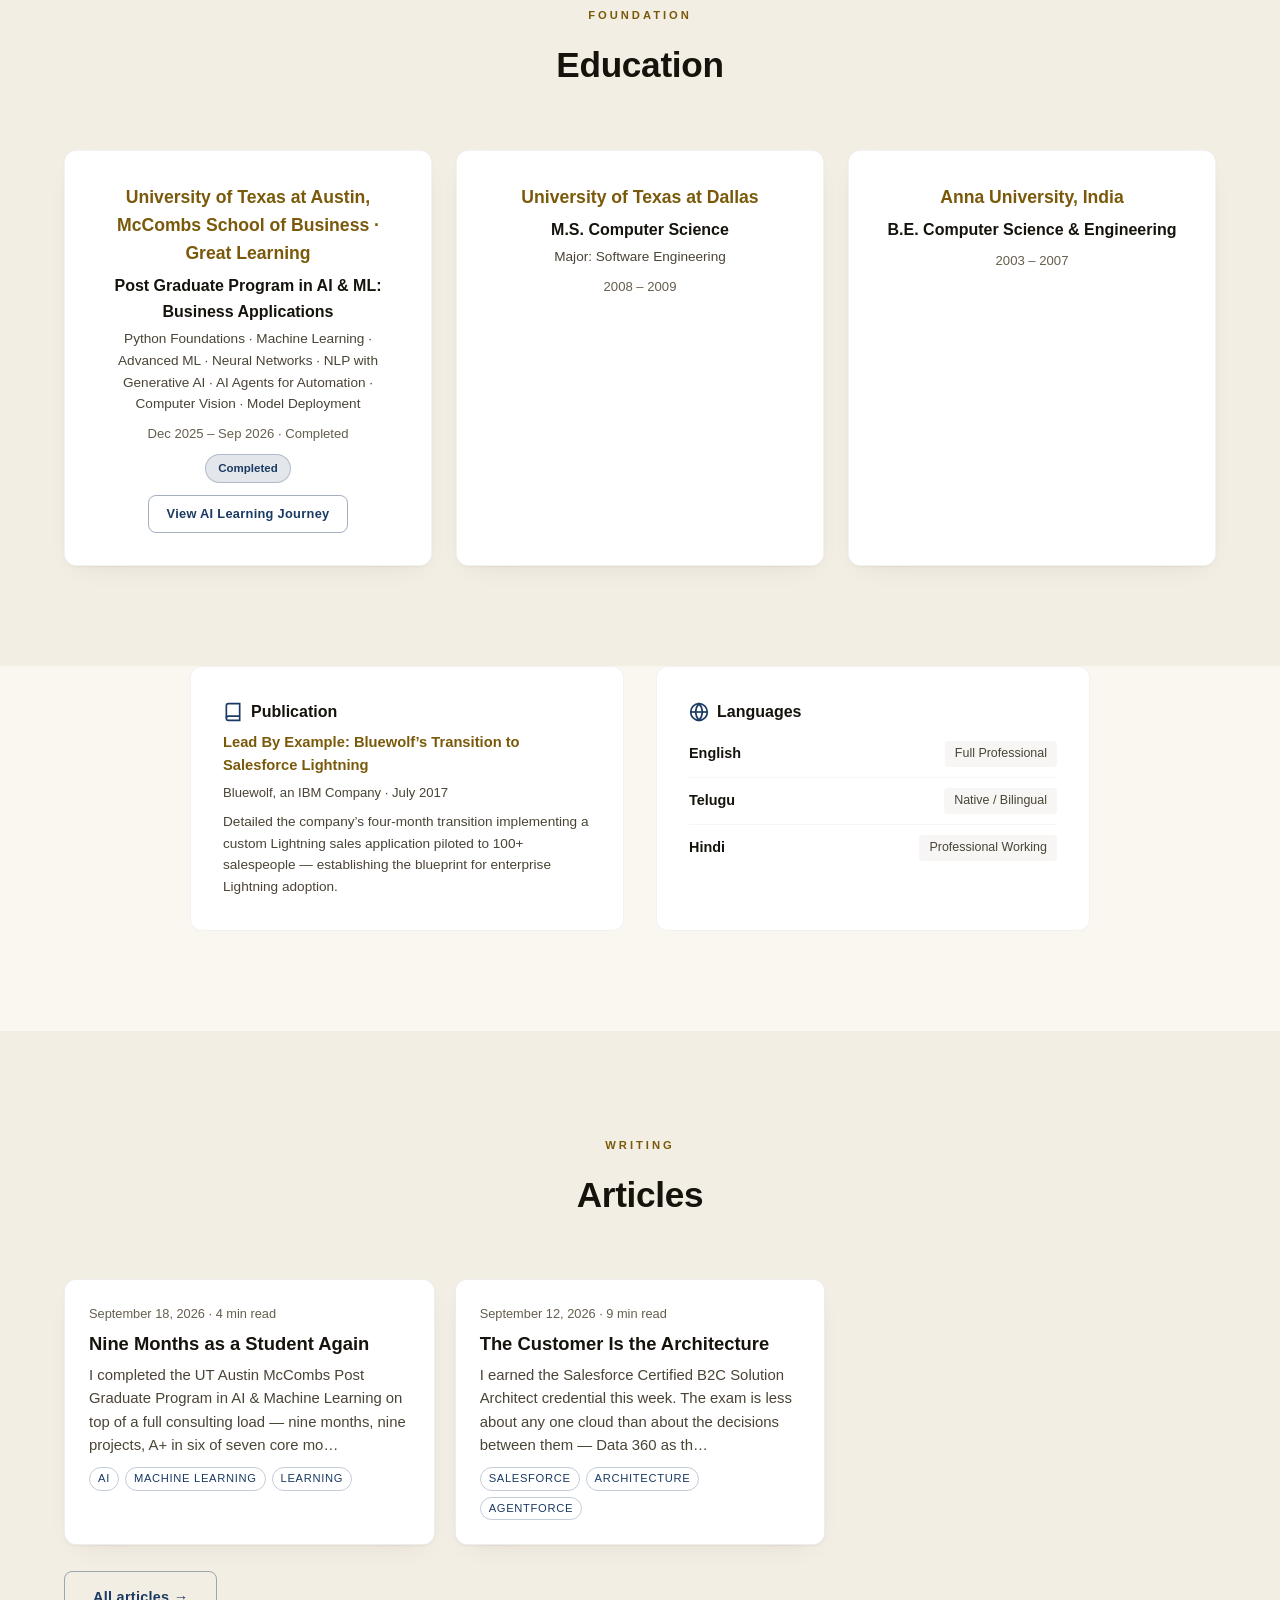
==== commit 92327ceb: "Add download icon to the Download Resume button Co-Authored-By: Claude Opus 5.5 <noreply@anthropic.c" ====
--- a/index.html
+++ b/index.html
@@ -152,6 +152,8 @@
 
 .cta-row{display:flex;justify-content:center;gap:16px;flex-wrap:wrap}
 .btn{display:inline-flex;align-items:center;gap:8px;padding:14px 28px;border-radius:8px;font-size:.9rem;font-weight:600;letter-spacing:.3px;transition:all .25s;cursor:pointer;border:none;font-family:var(--font)}
+.btn-ico{flex:none;transition:transform .25s}
+.btn:hover .btn-ico{transform:translateY(2px)}
 .btn-primary{background:linear-gradient(135deg,var(--gold),var(--gold-deep));color:var(--on-gold)}
 .btn-primary:hover{transform:translateY(-2px);box-shadow:0 8px 24px rgba(var(--gold-rgb),.3);color:var(--on-gold)}
 .btn-outline{background:transparent;border:1.5px solid rgba(var(--blue-rgb),.4);color:var(--blue)}
@@ -371,7 +373,7 @@
       <a href="https://www.salesforce.com/trailblazer/vamshireddi" target="_blank" rel="noopener" class="btn btn-outline">Trailblazer</a>
       <a href="https://www.credly.com/users/vamshireddi/" target="_blank" rel="noopener" class="btn btn-outline">Credly</a>
       <a href="/AI/" class="btn btn-outline">AI Learning Journey</a>
-      <a href="/Vamshi_Reddy_Bandaru_Resume_2026.pdf" download="Vamshi_Reddy_Bandaru_Resume_2026.pdf" class="btn btn-outline">Download Resume</a>
+      <a href="/Vamshi_Reddy_Bandaru_Resume_2026.pdf" download="Vamshi_Reddy_Bandaru_Resume_2026.pdf" class="btn btn-outline"><svg class="btn-ico" width="18" height="18" viewBox="0 0 24 24" fill="none" stroke="currentColor" stroke-width="2" stroke-linecap="round" stroke-linejoin="round" aria-hidden="true"><path d="M12 3v12"/><path d="M7 10l5 5 5-5"/><path d="M5 21h14"/></svg>Download Resume</a>
     </div>
   </div>
 </section>
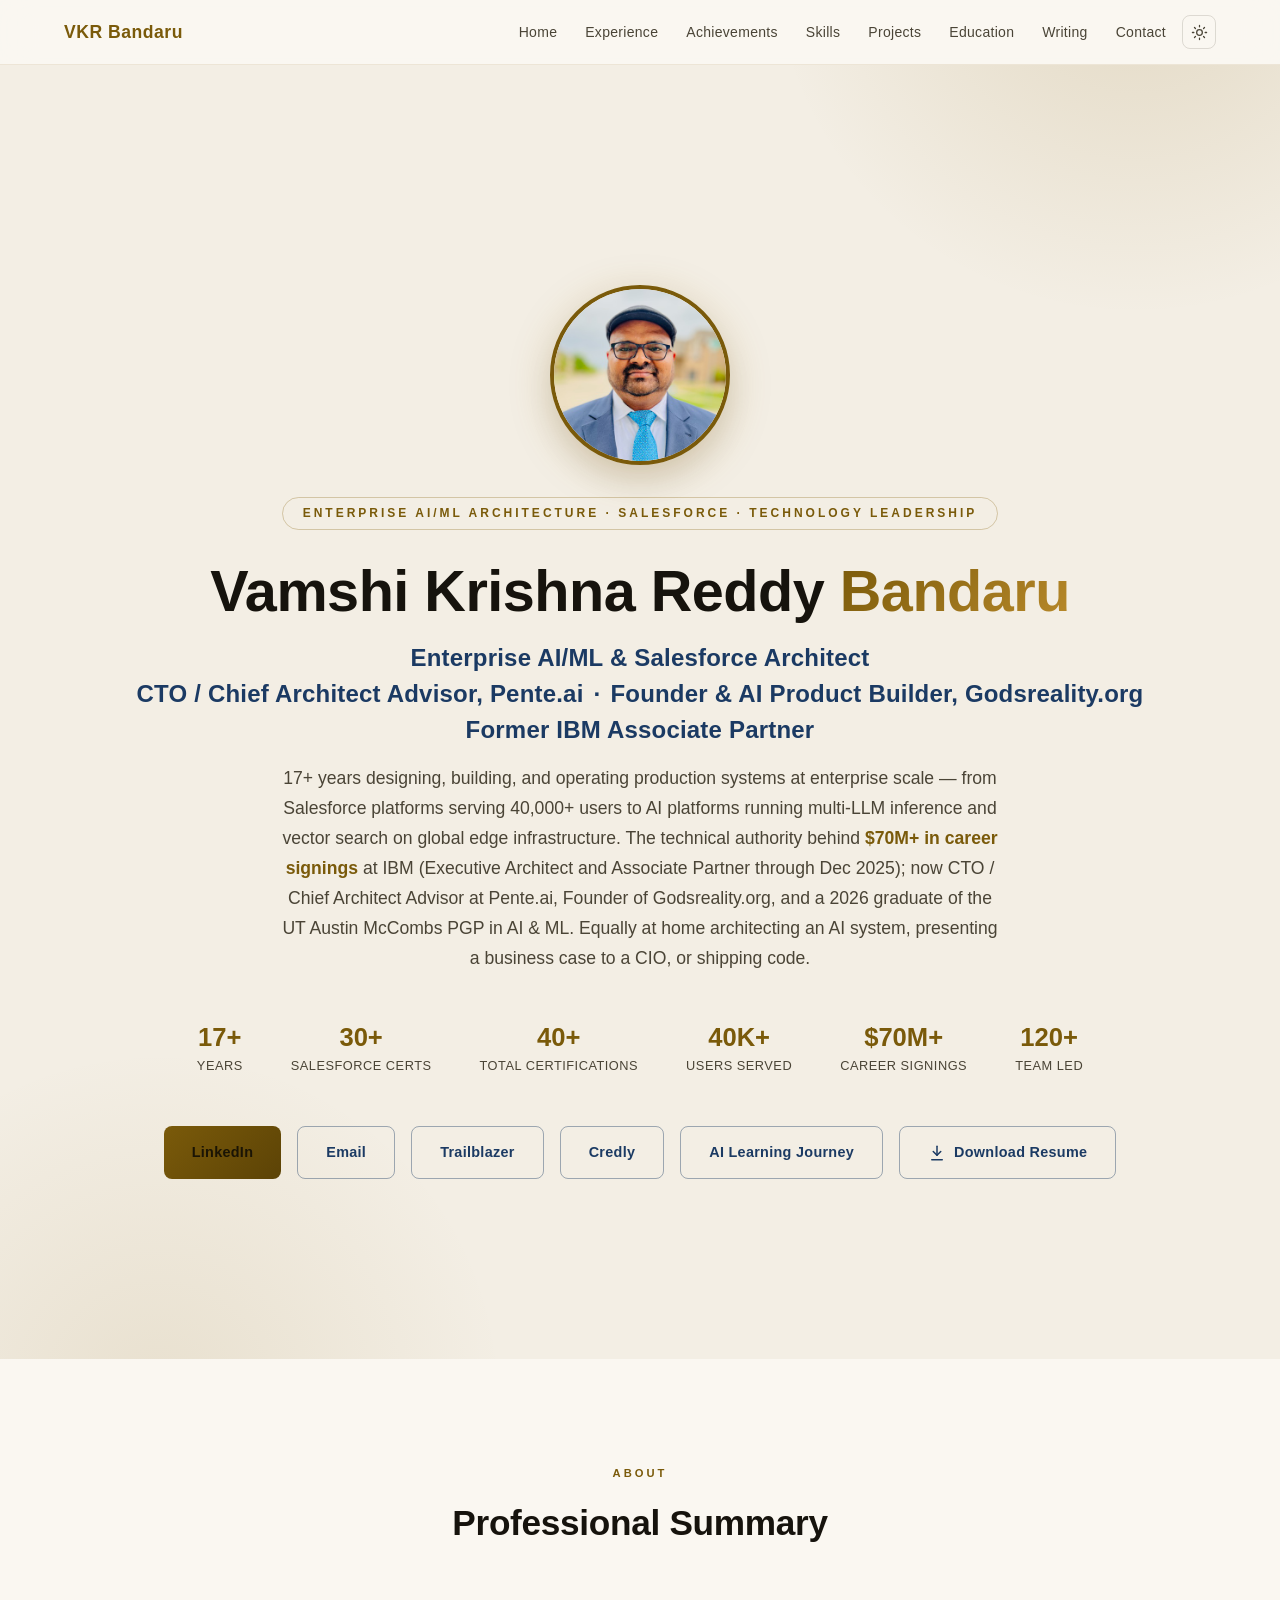
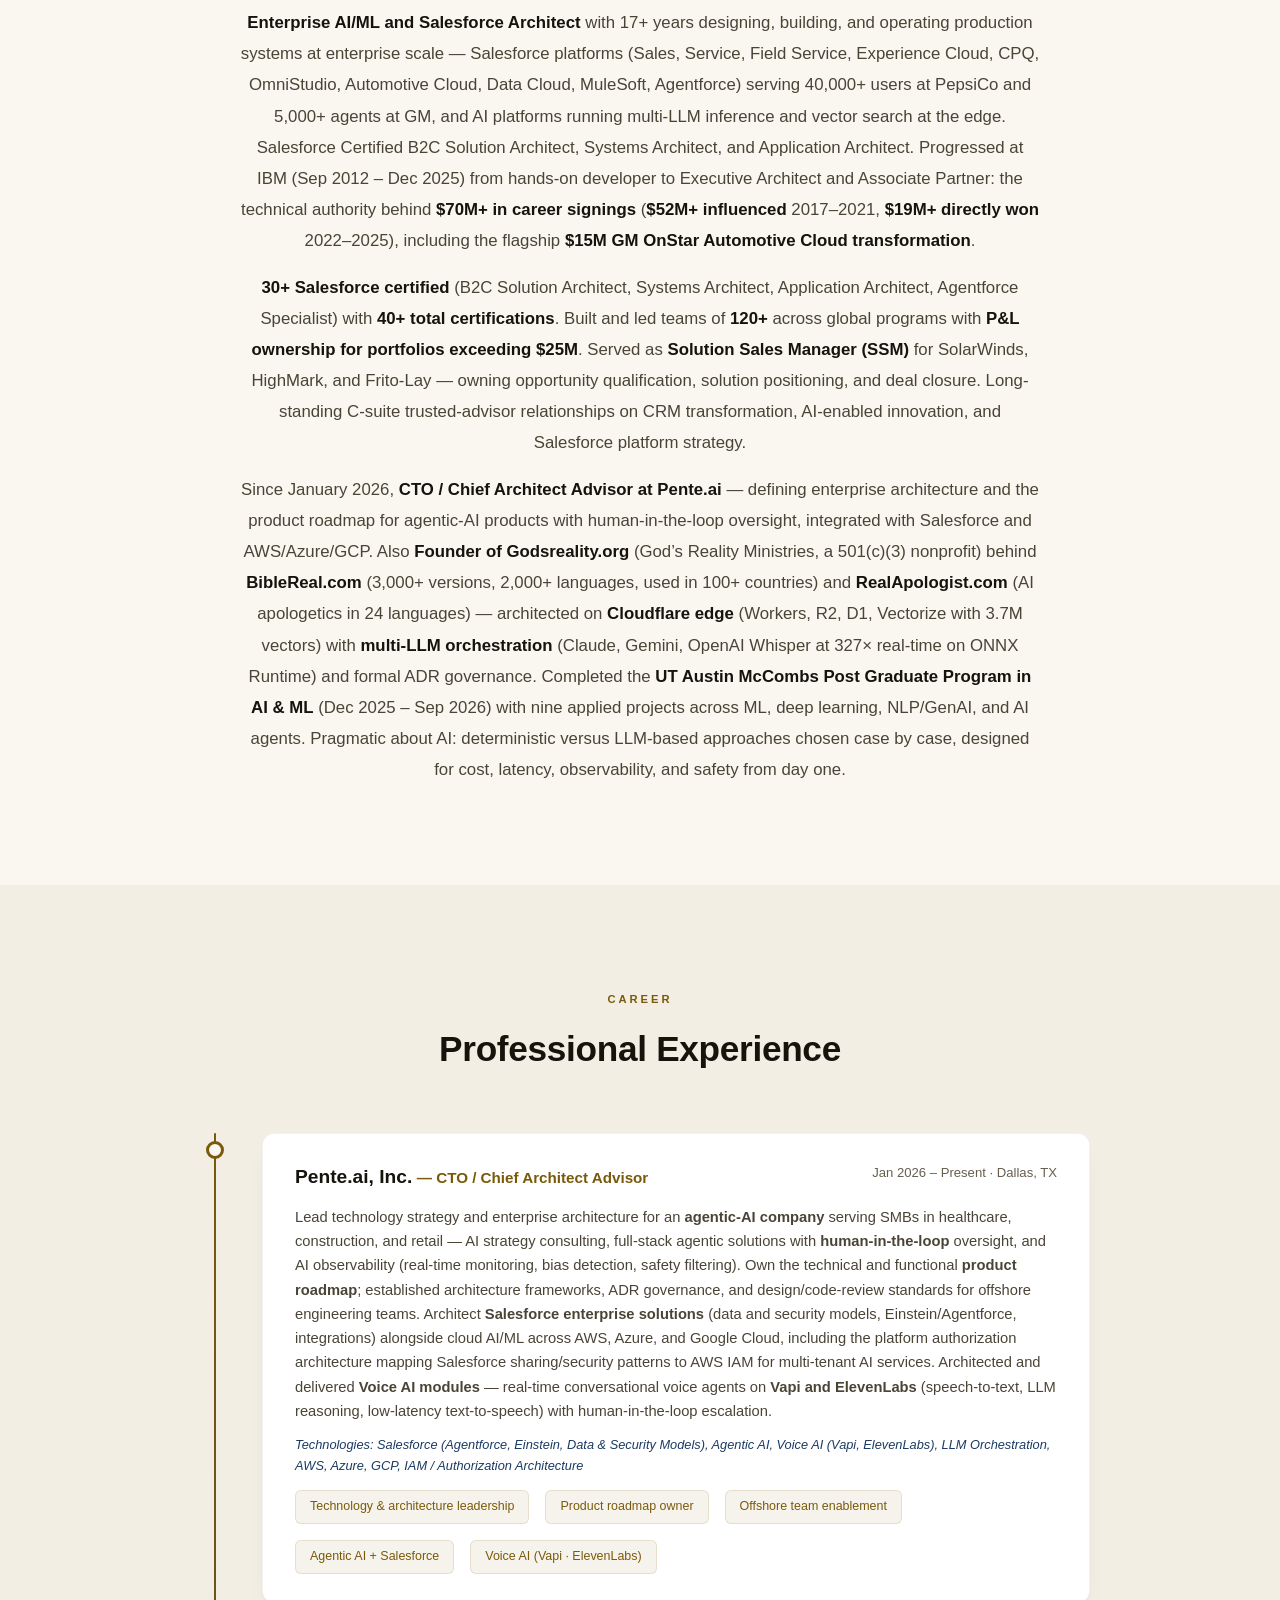
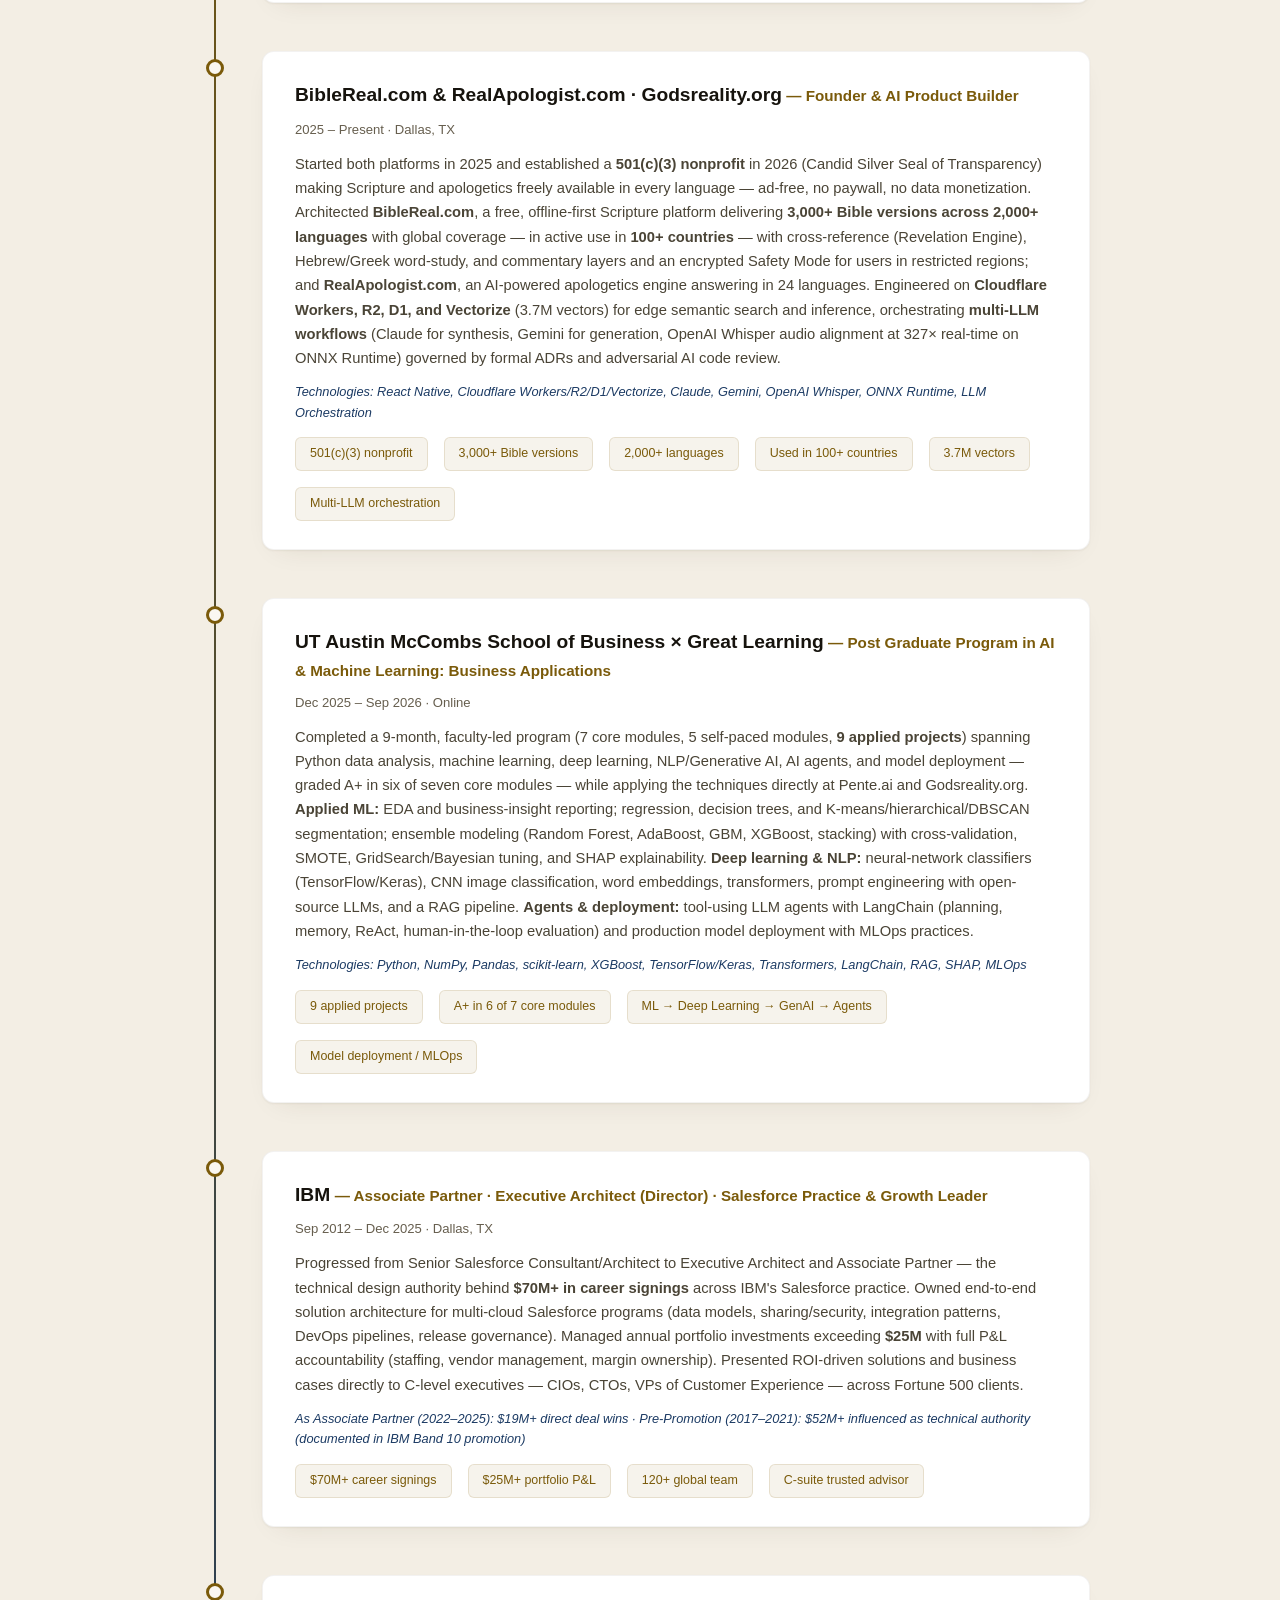
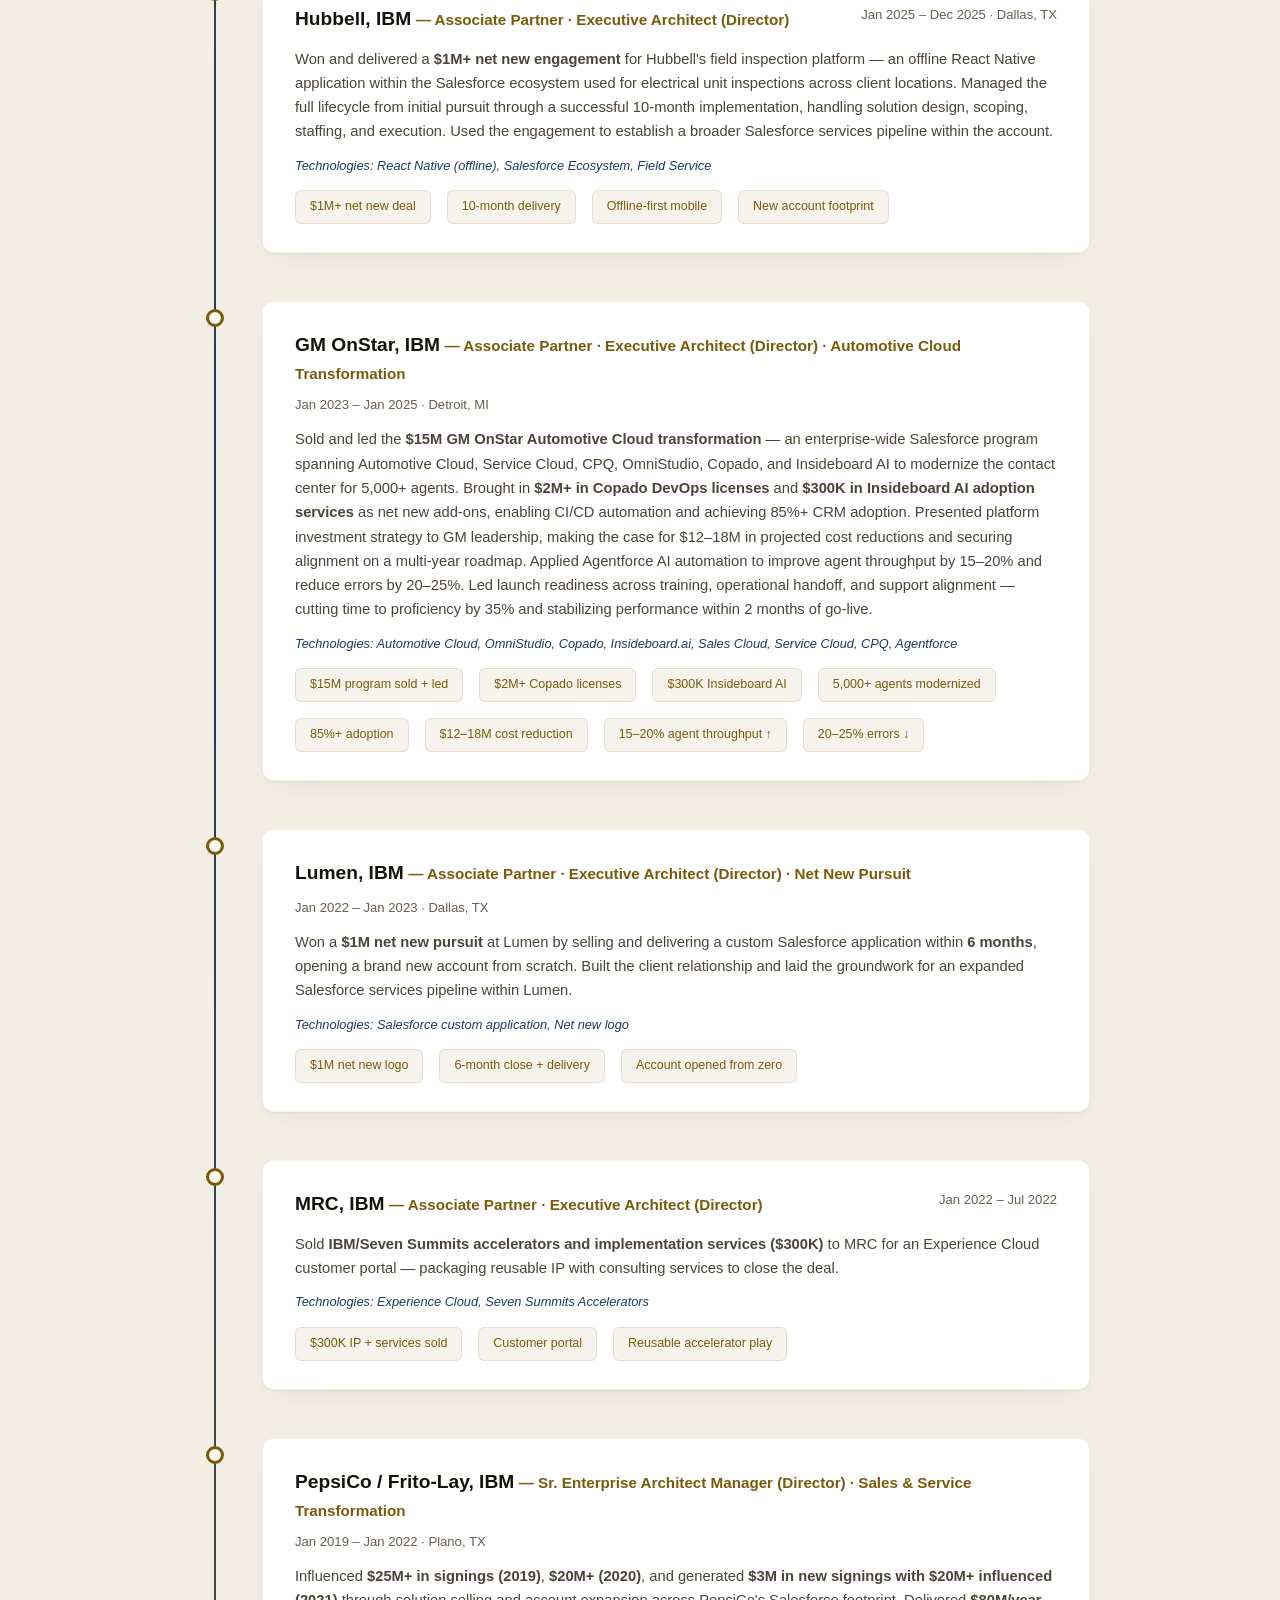
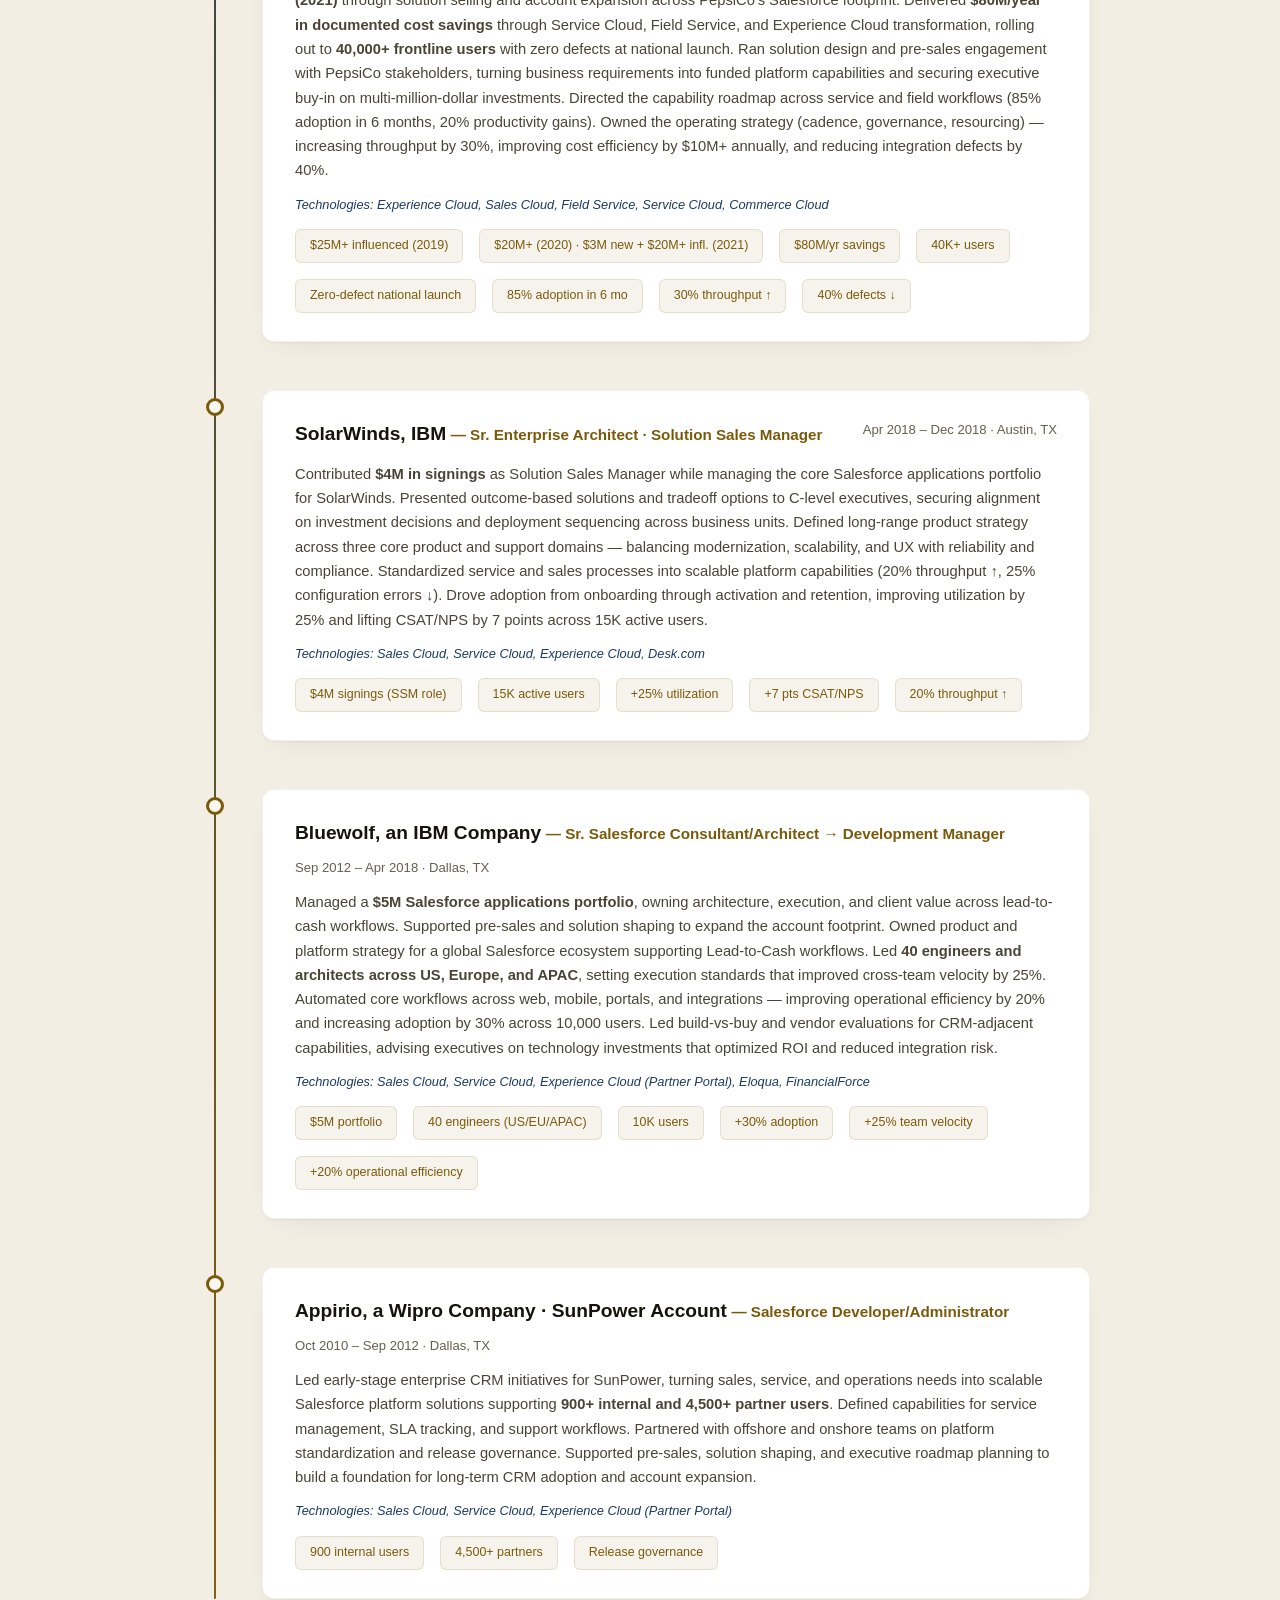
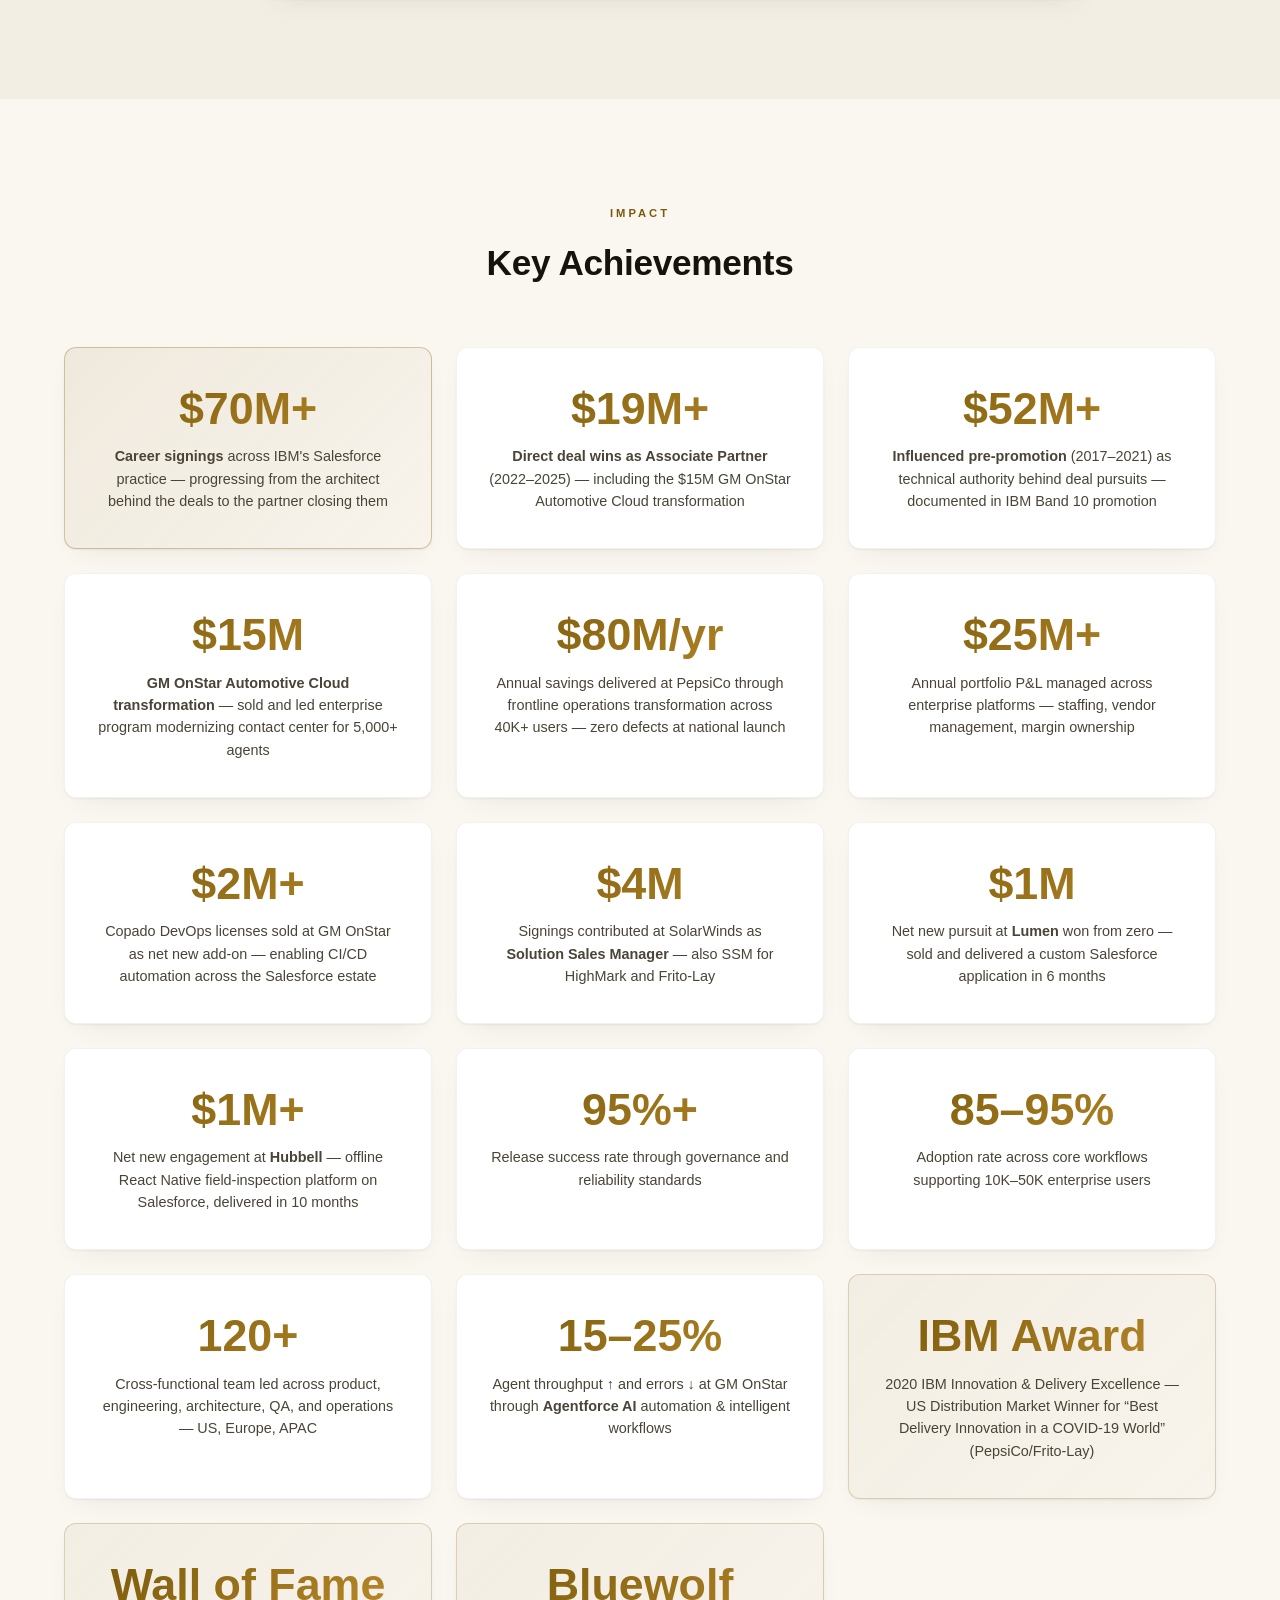
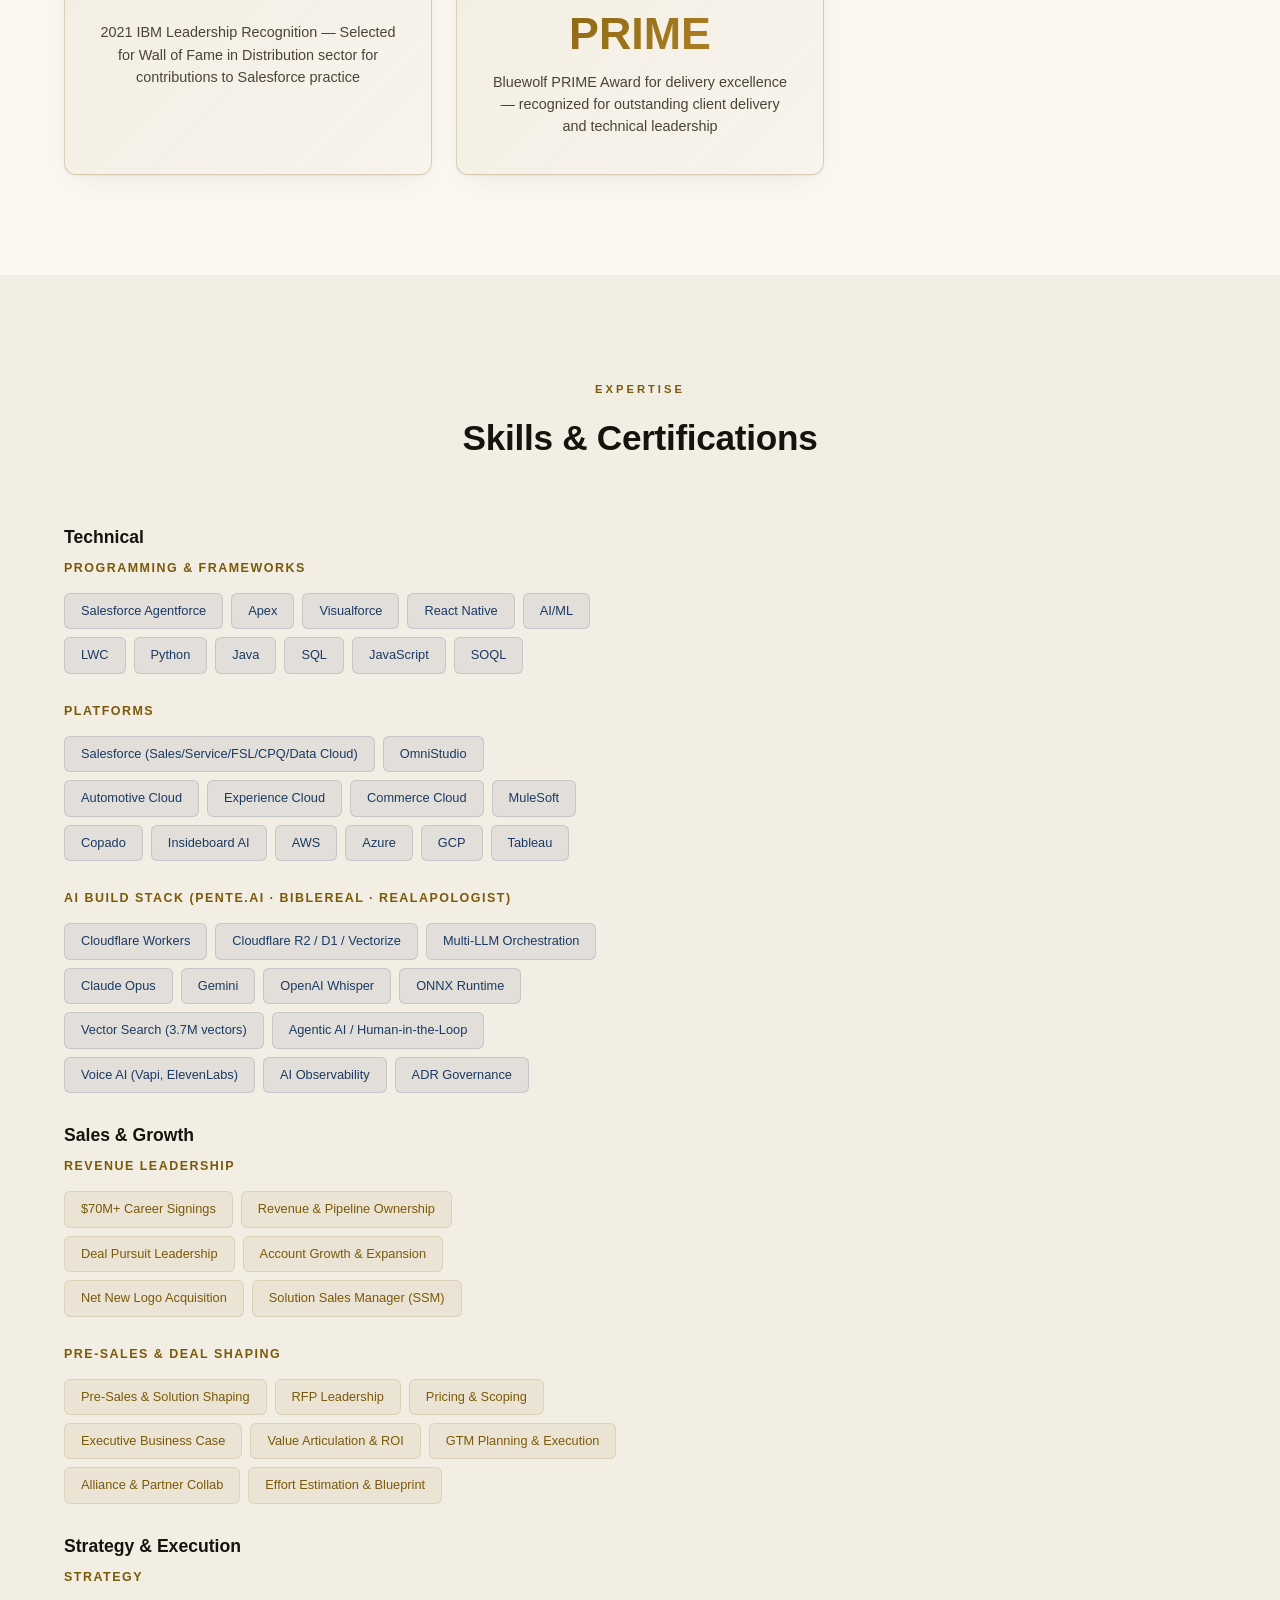
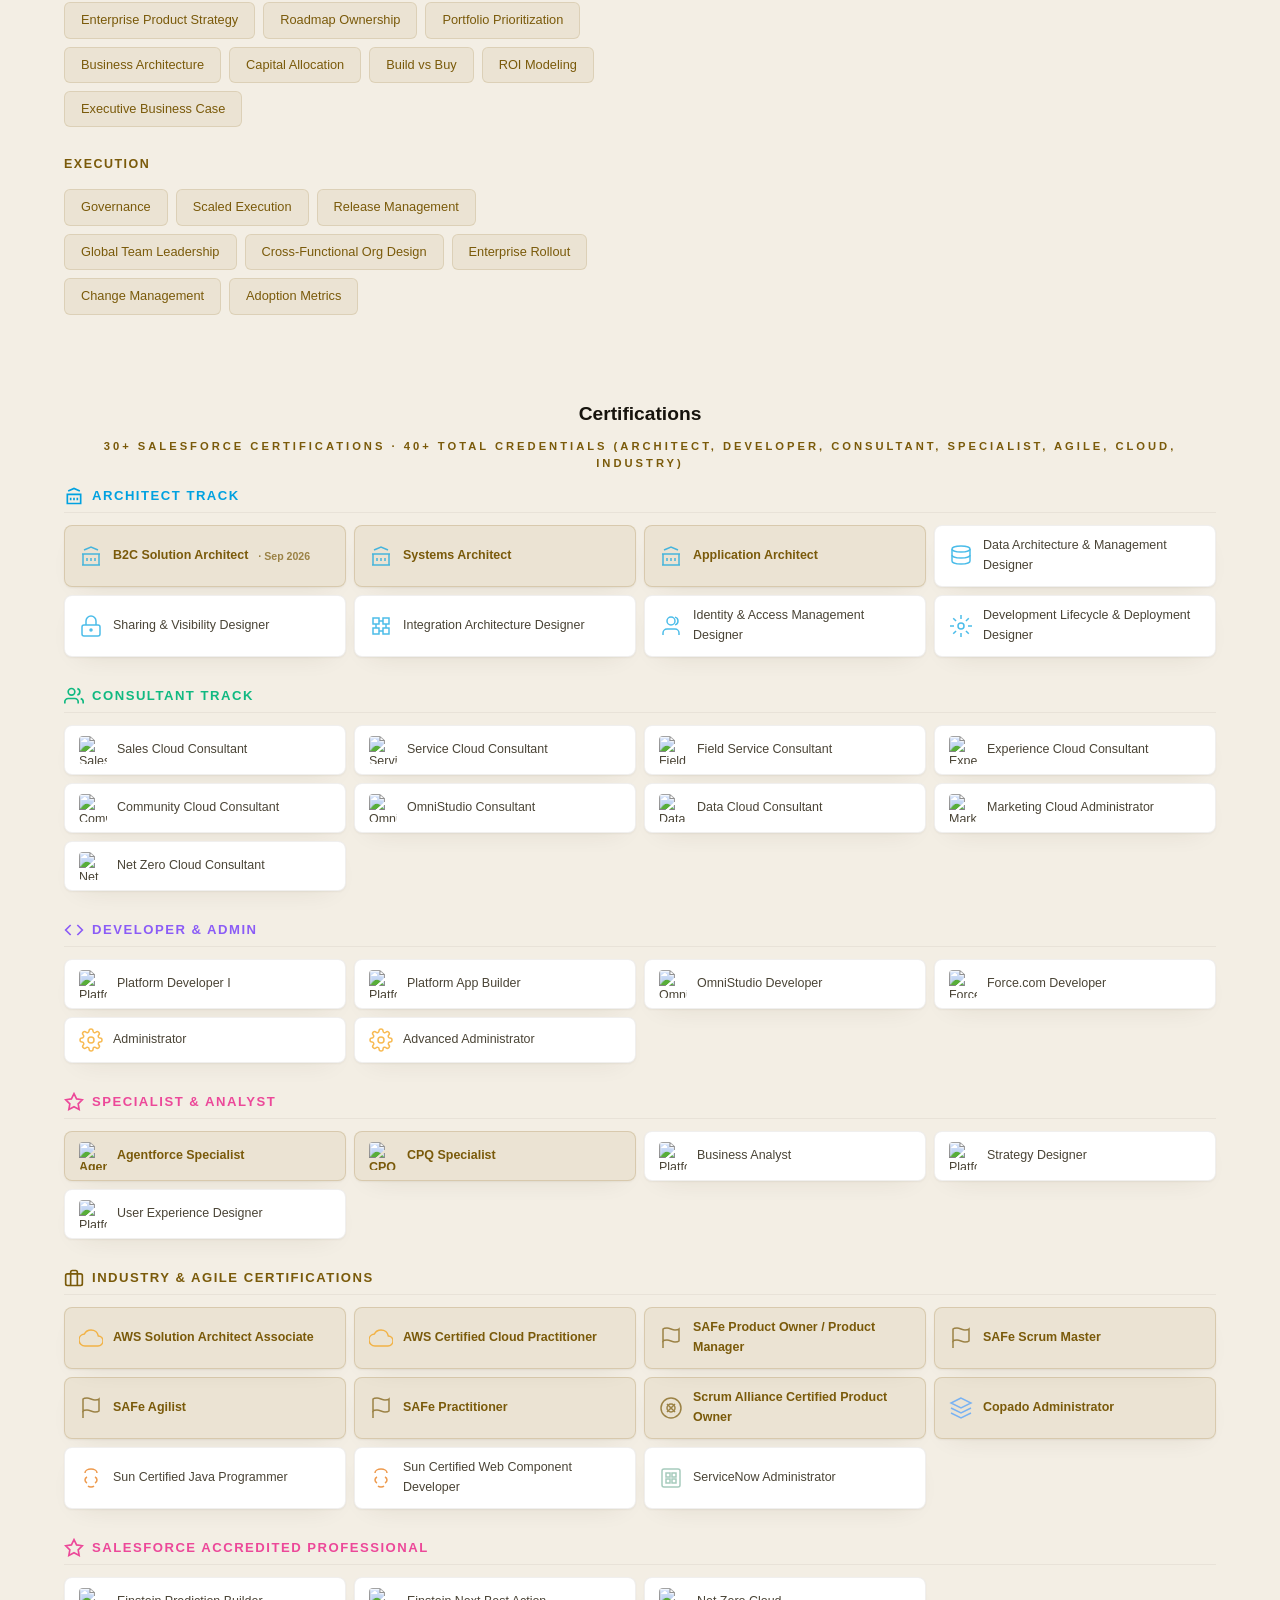
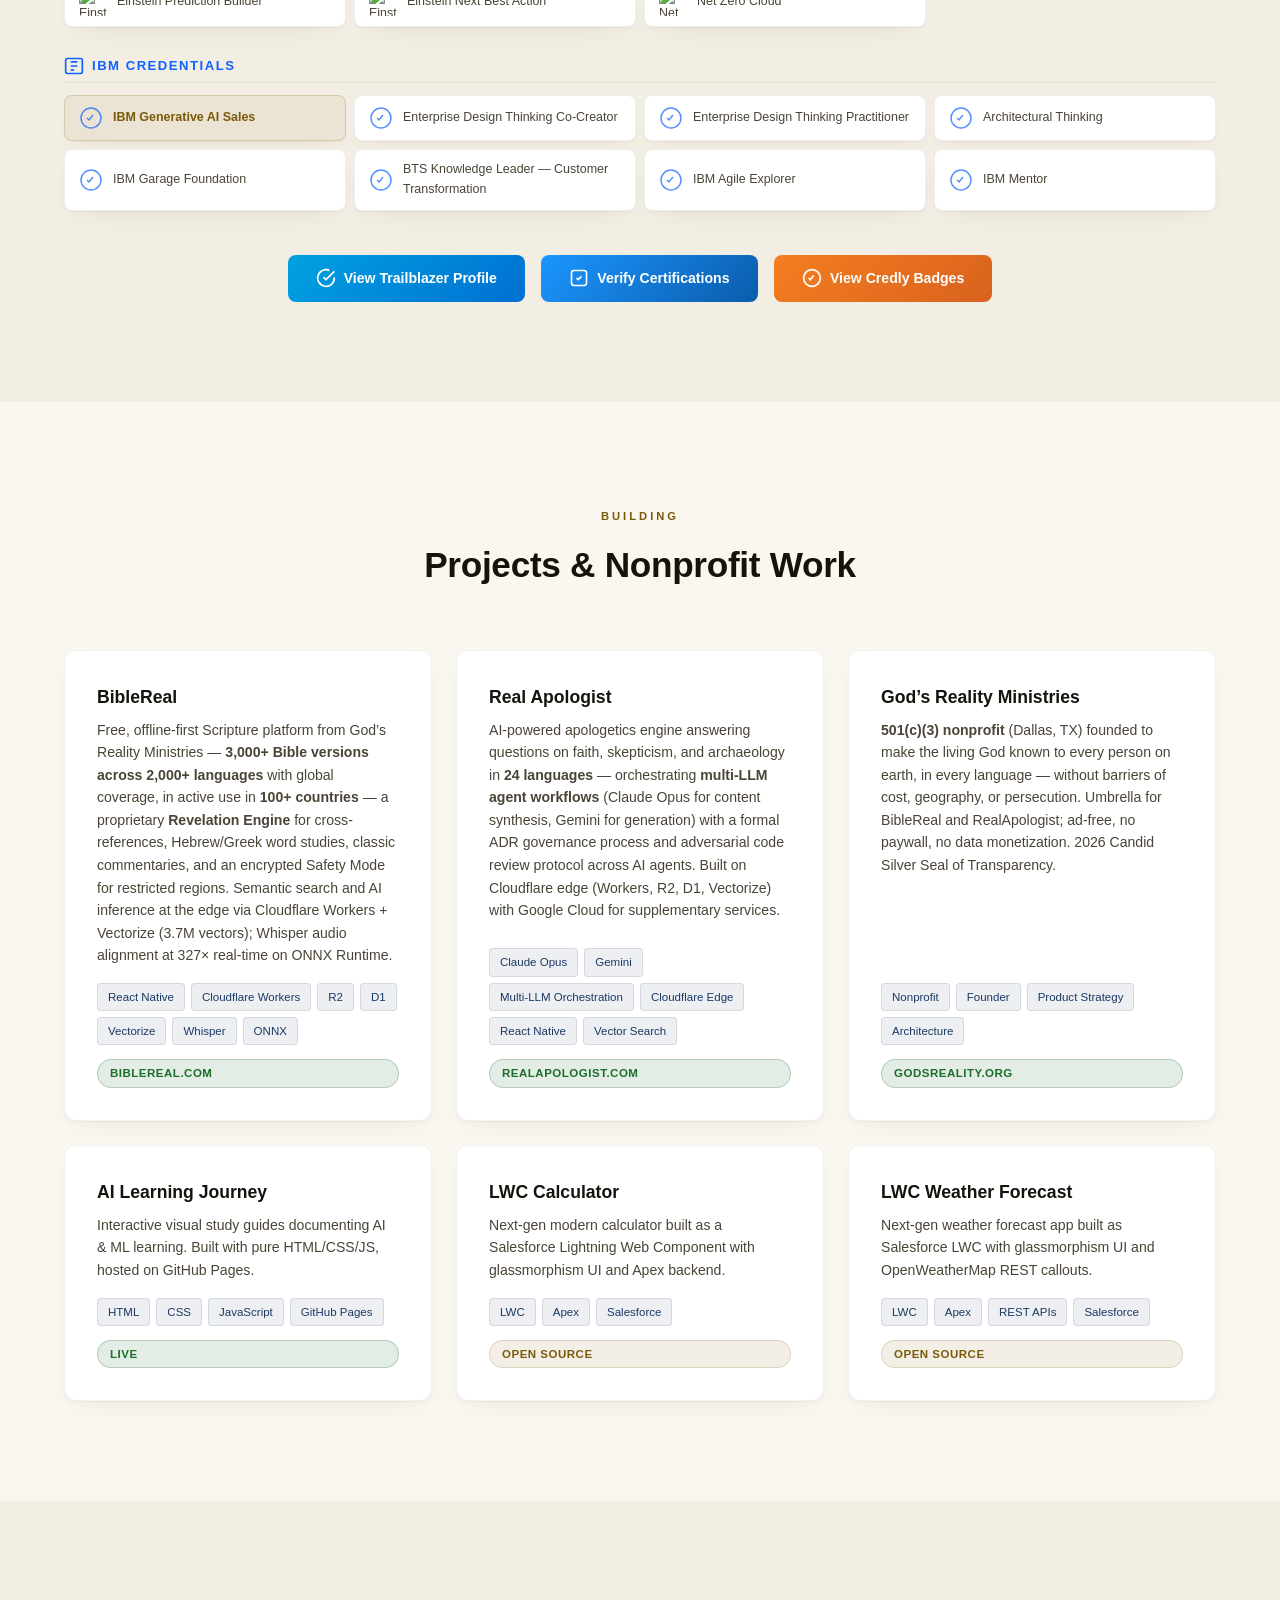
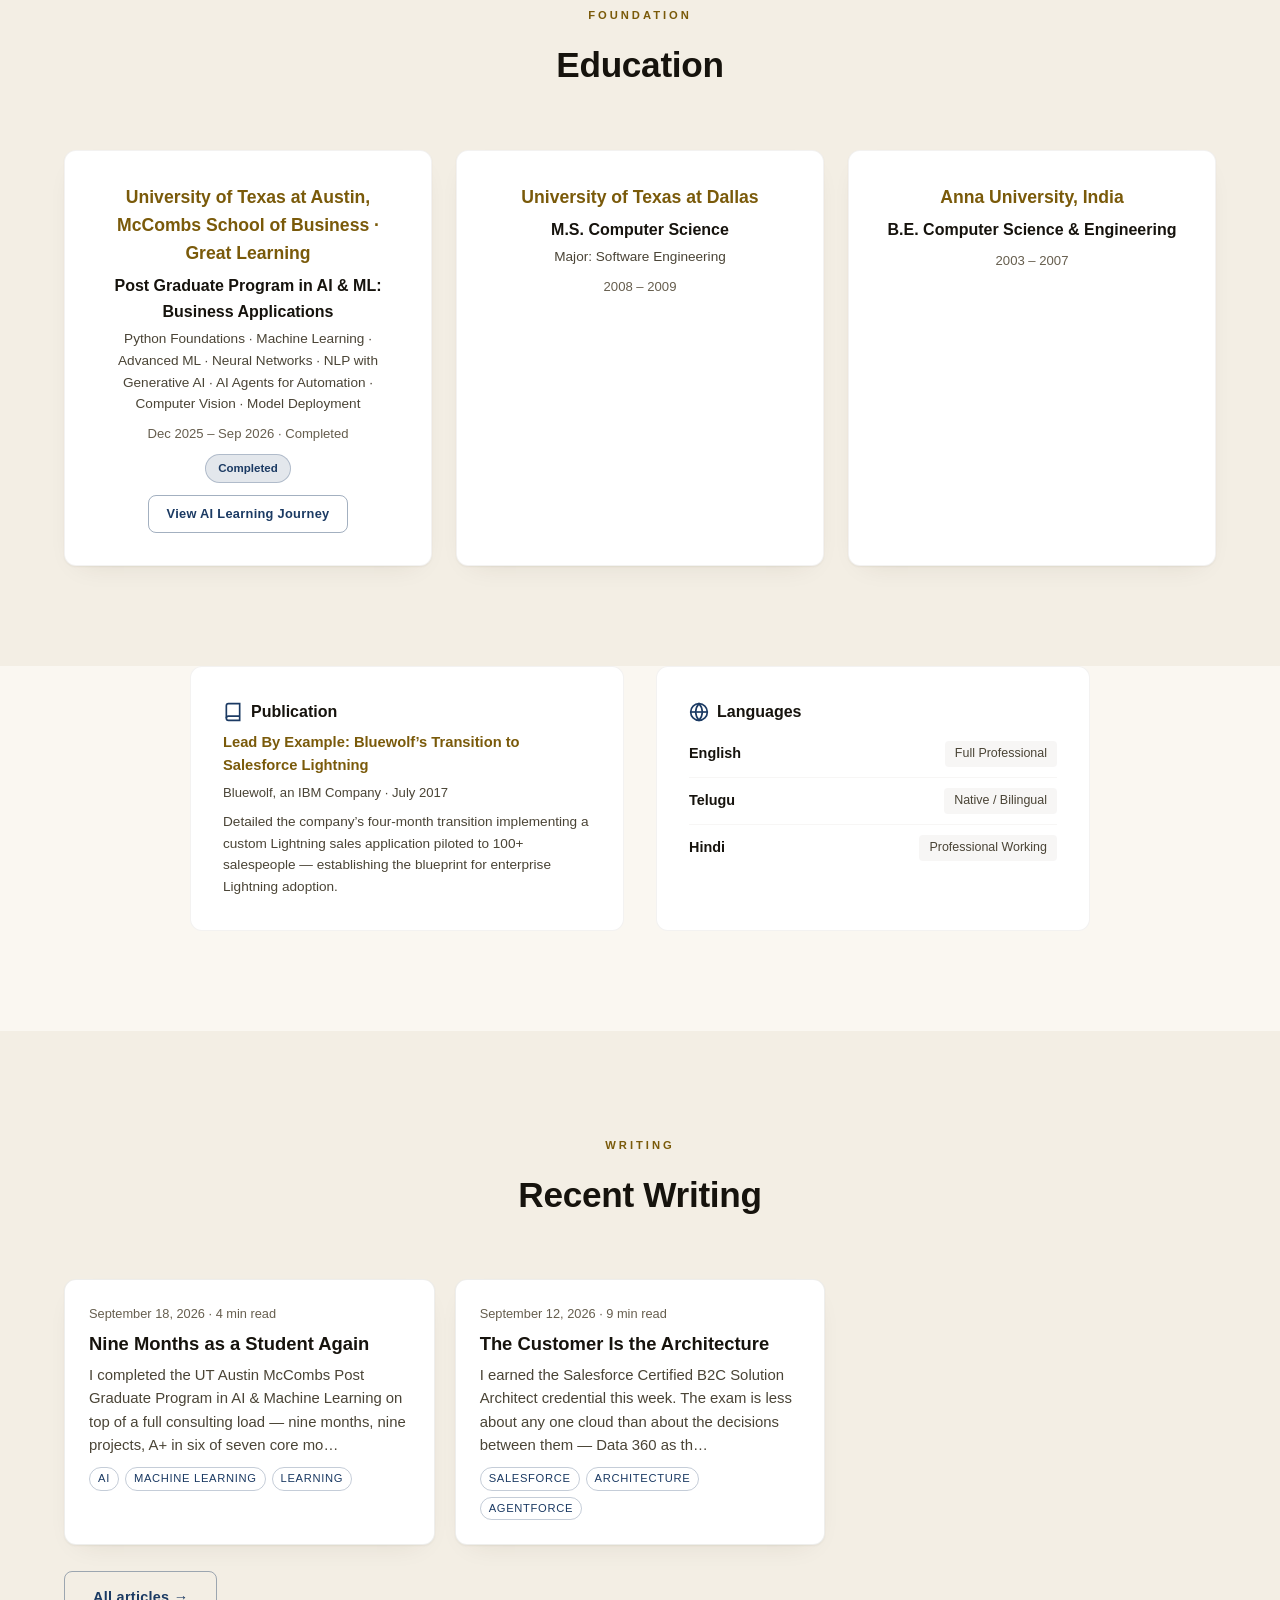
==== commit 31972361: "Rename the Articles section to Writing across the site Nav, page titles, headings, RSS title and foo" ====
--- a/index.html
+++ b/index.html
@@ -1113,7 +1113,7 @@
   <div class="container">
     <div class="section-header reveal">
       <span class="section-label">Writing</span>
-      <h2 class="section-title">Articles</h2>
+      <h2 class="section-title">Recent Writing</h2>
     </div>
     <div class="writing-grid reveal">
       <!-- ARTICLES:START -->
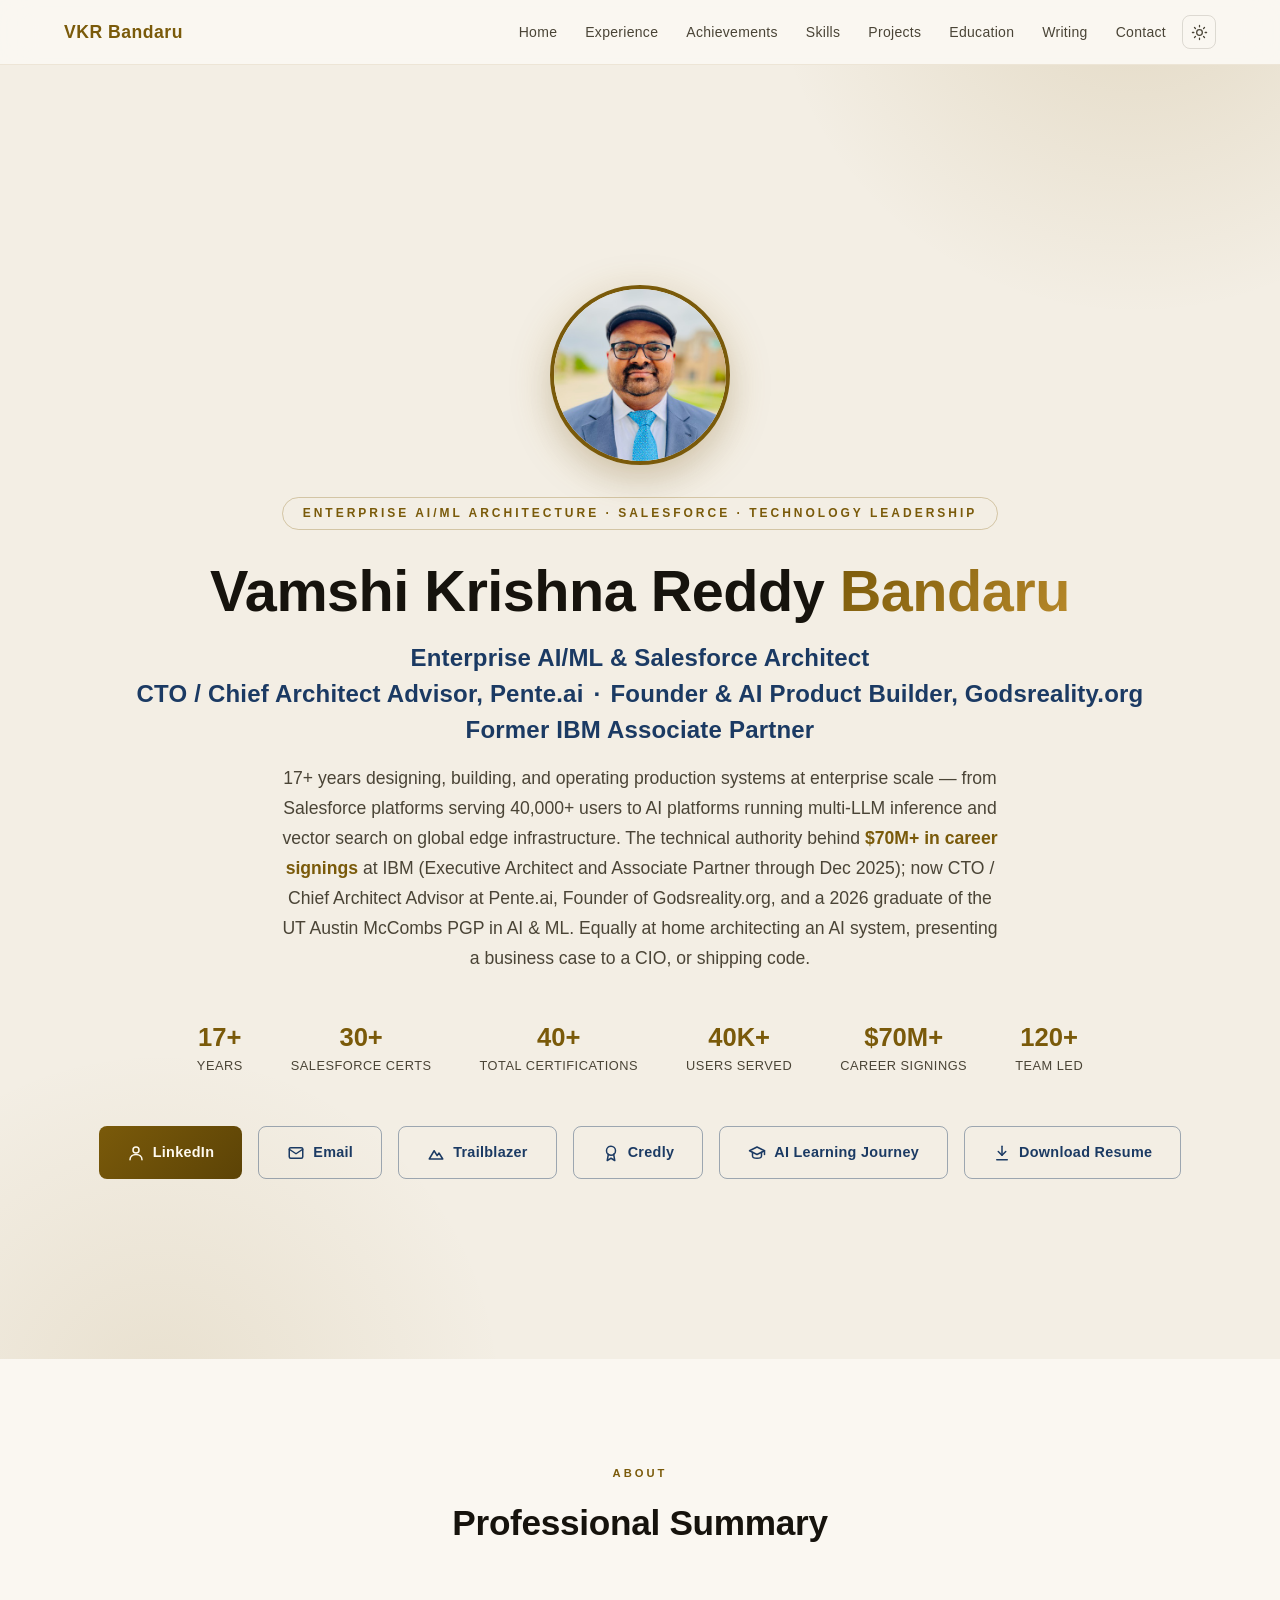
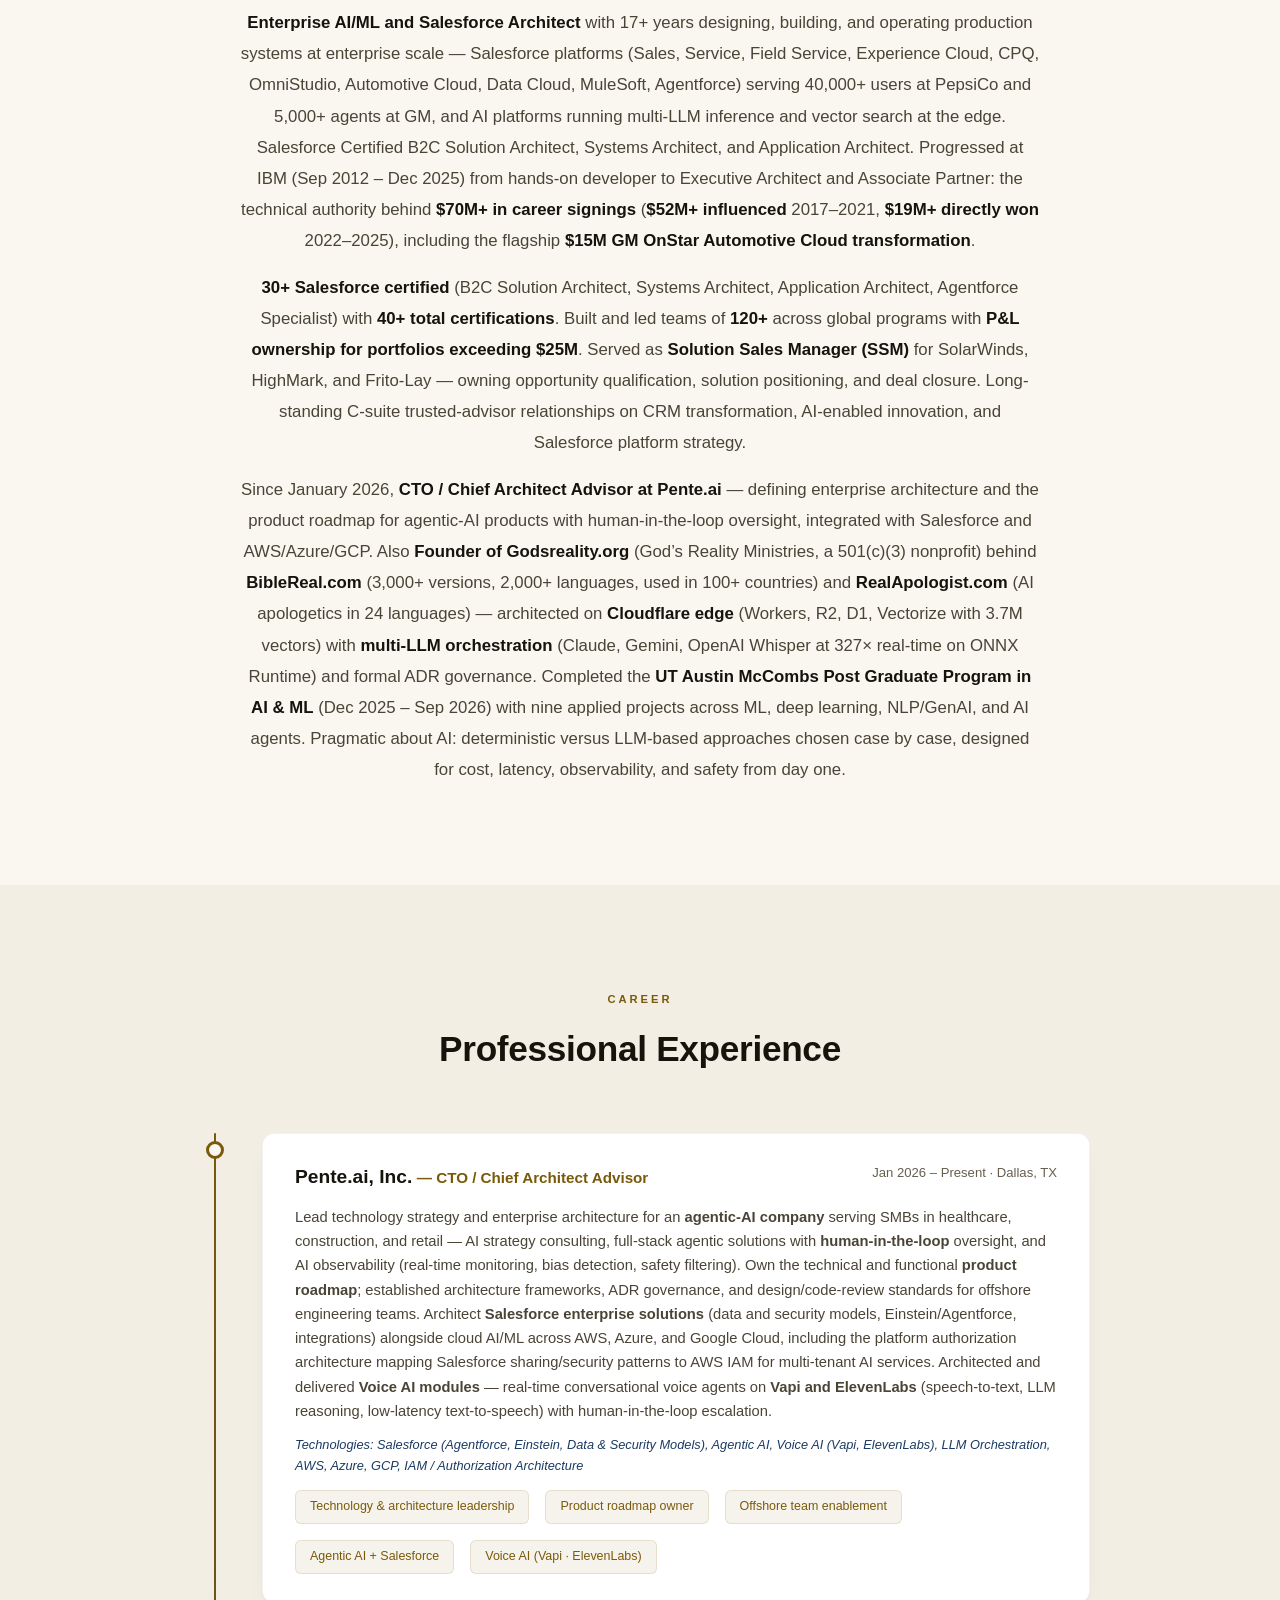
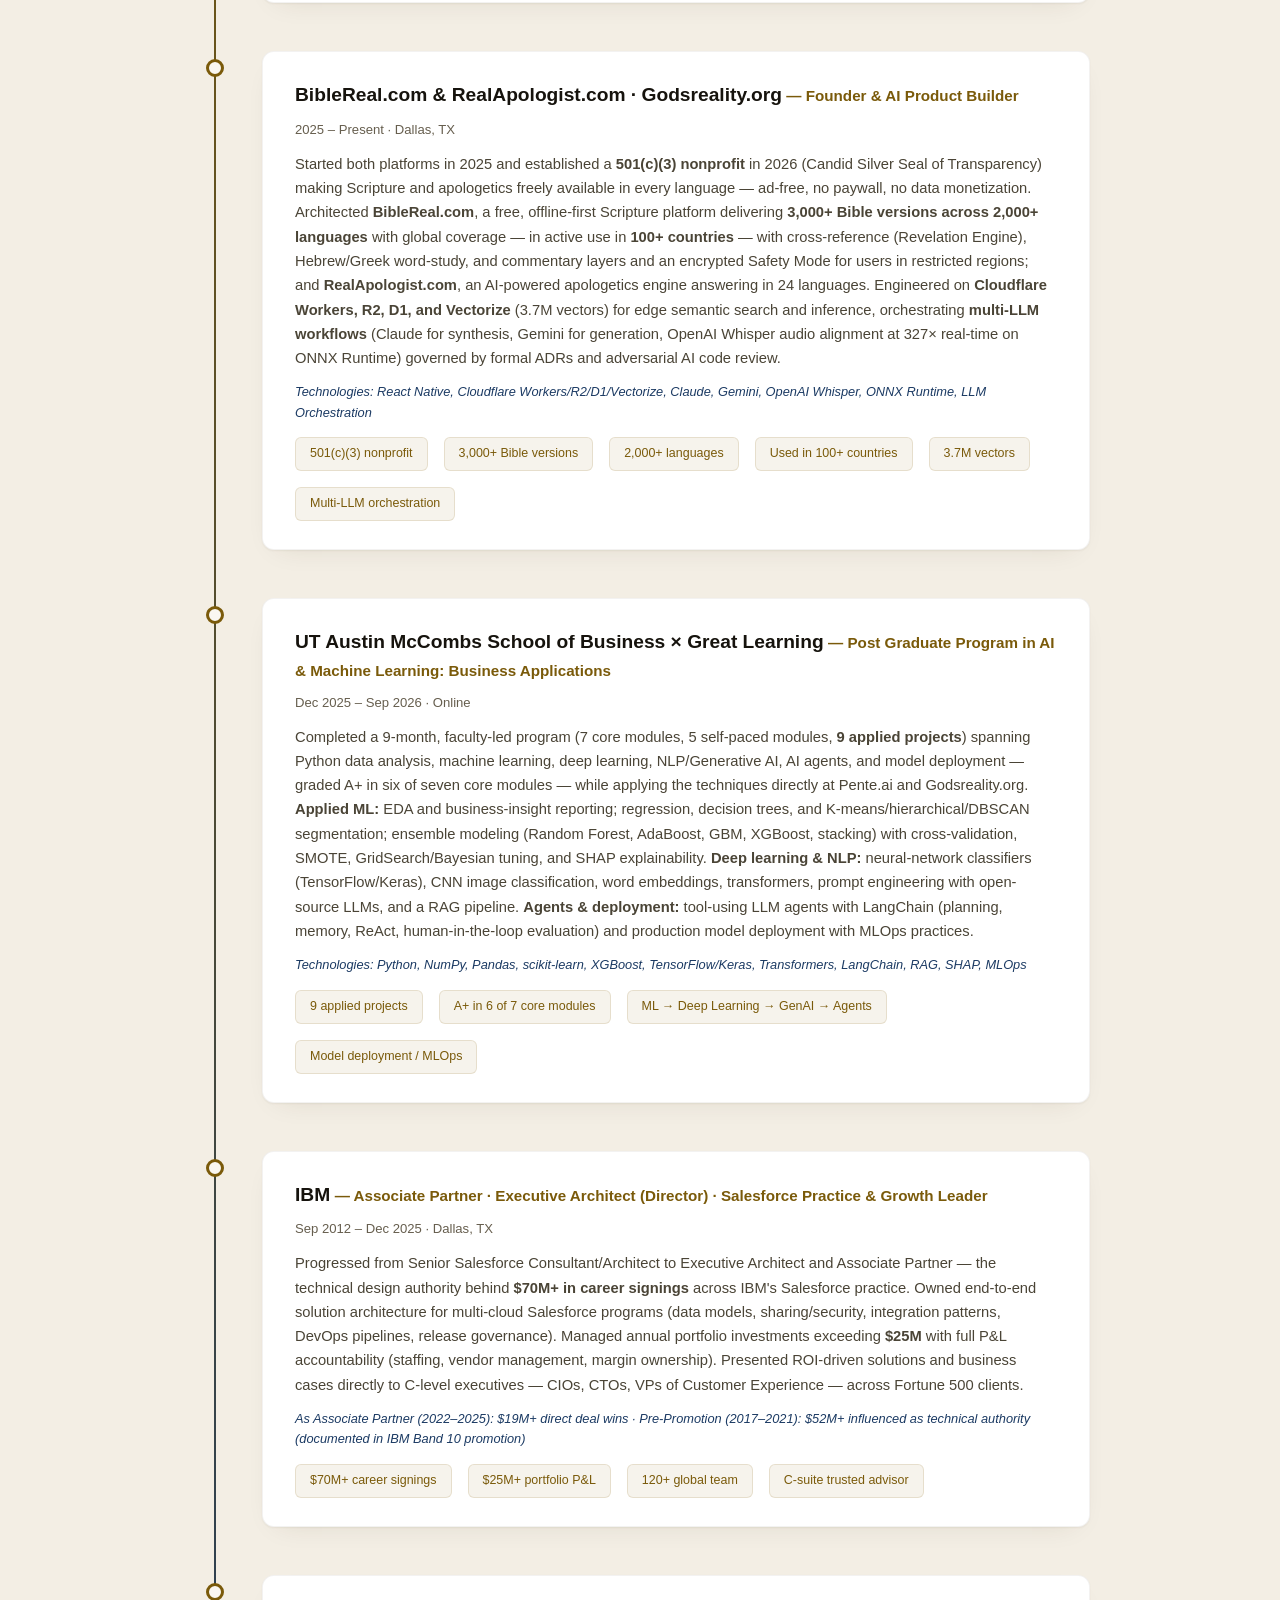
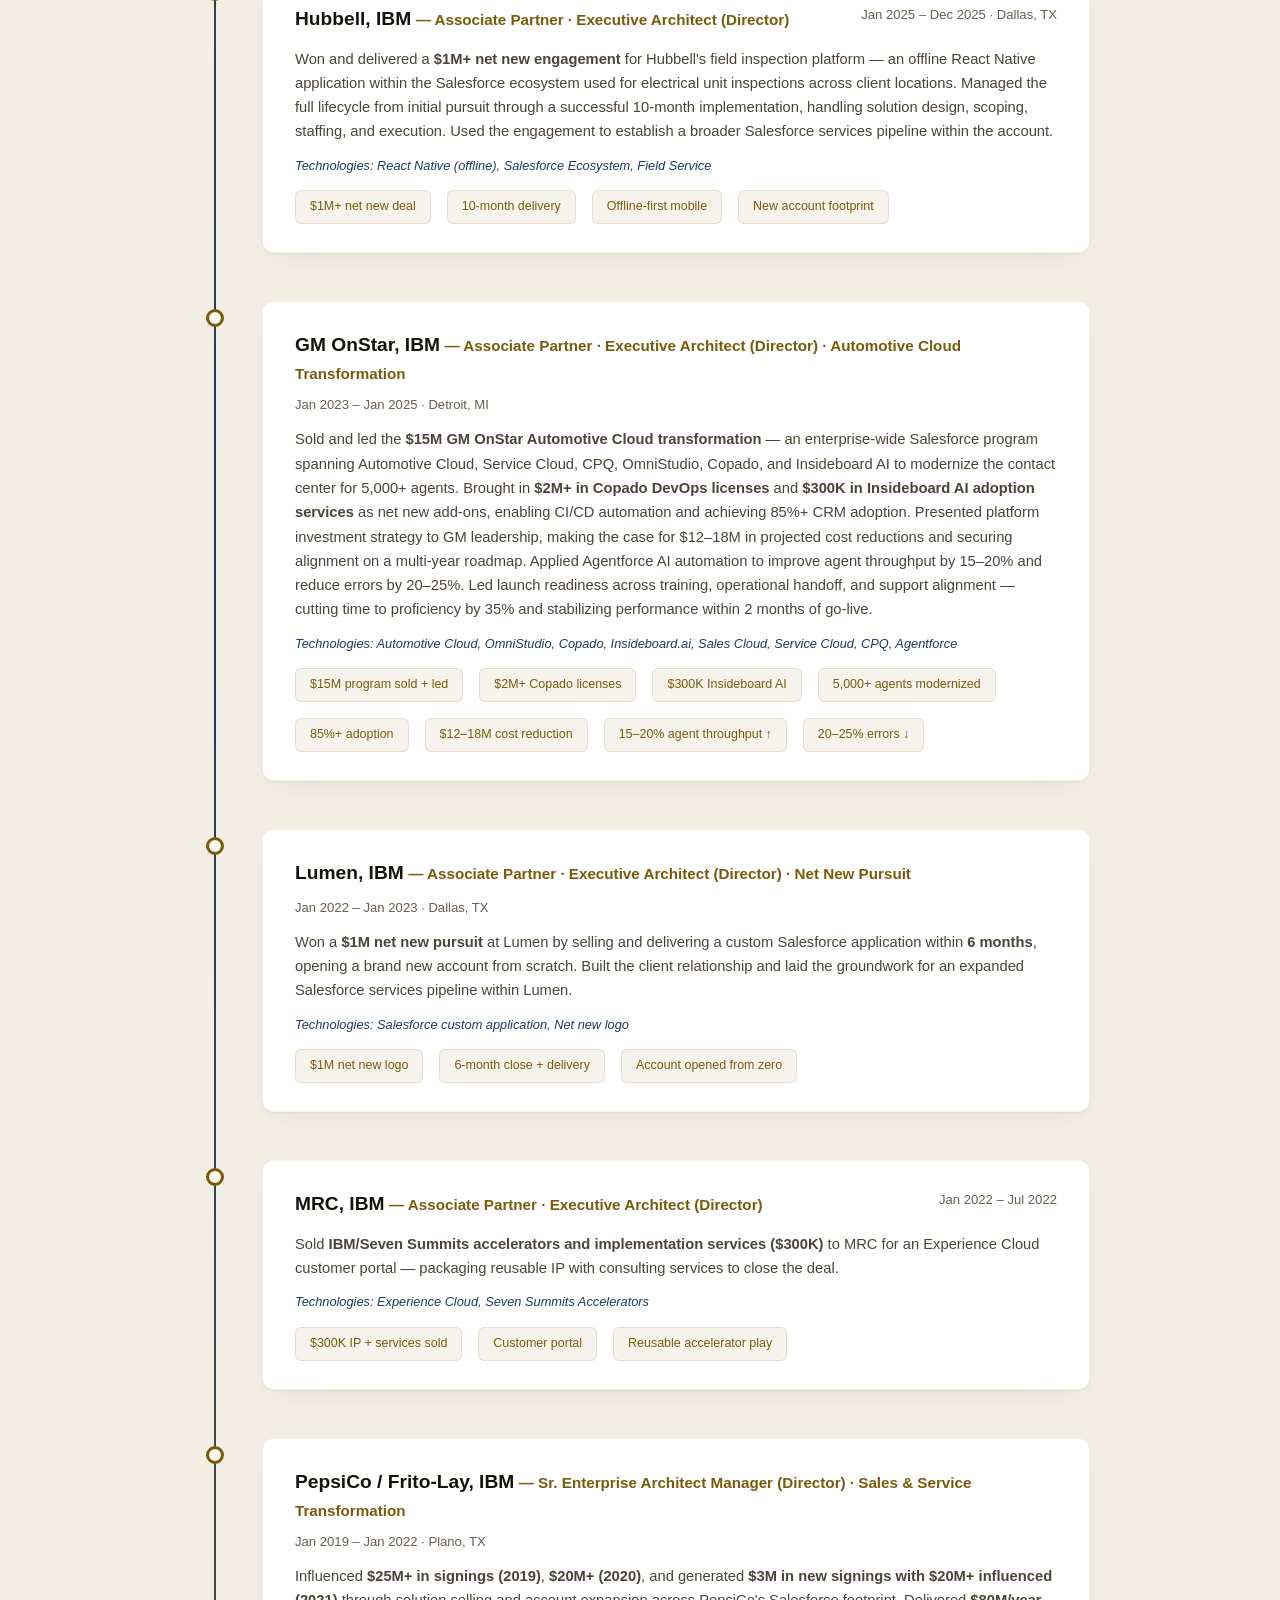
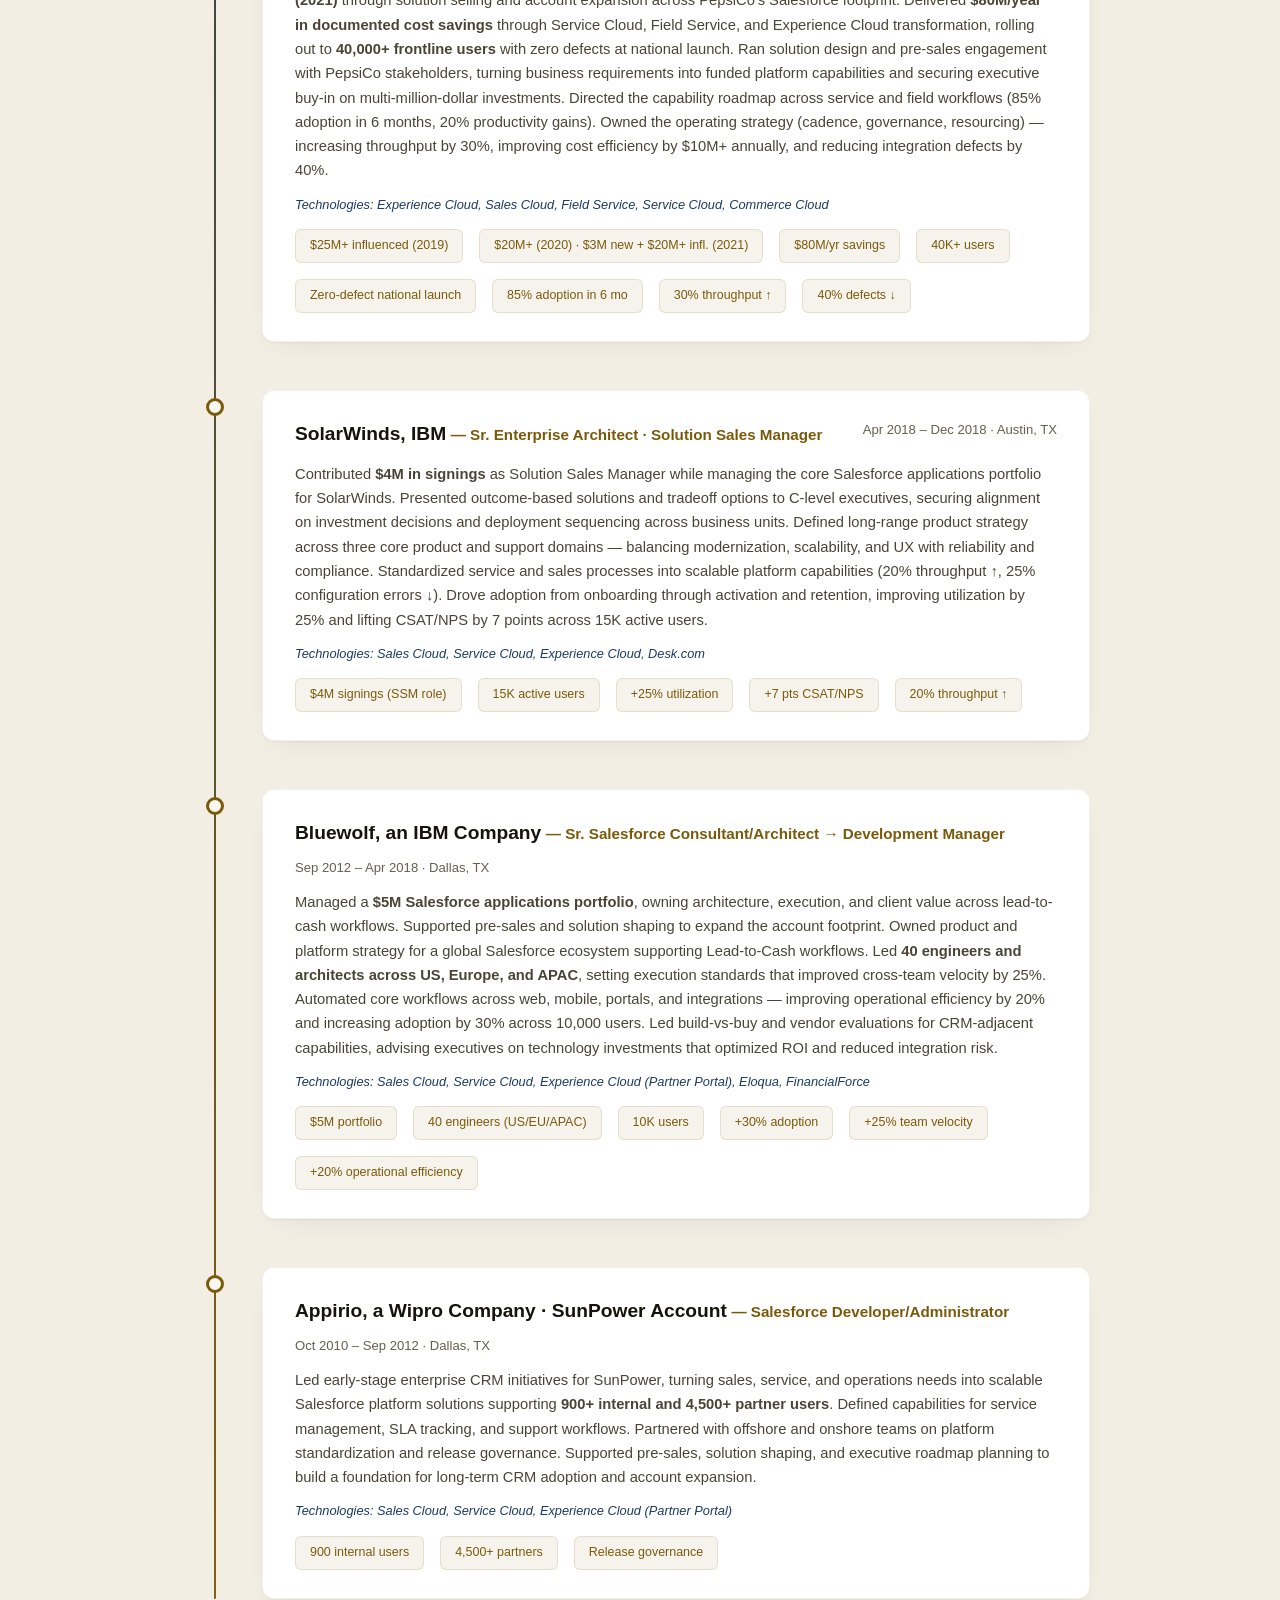
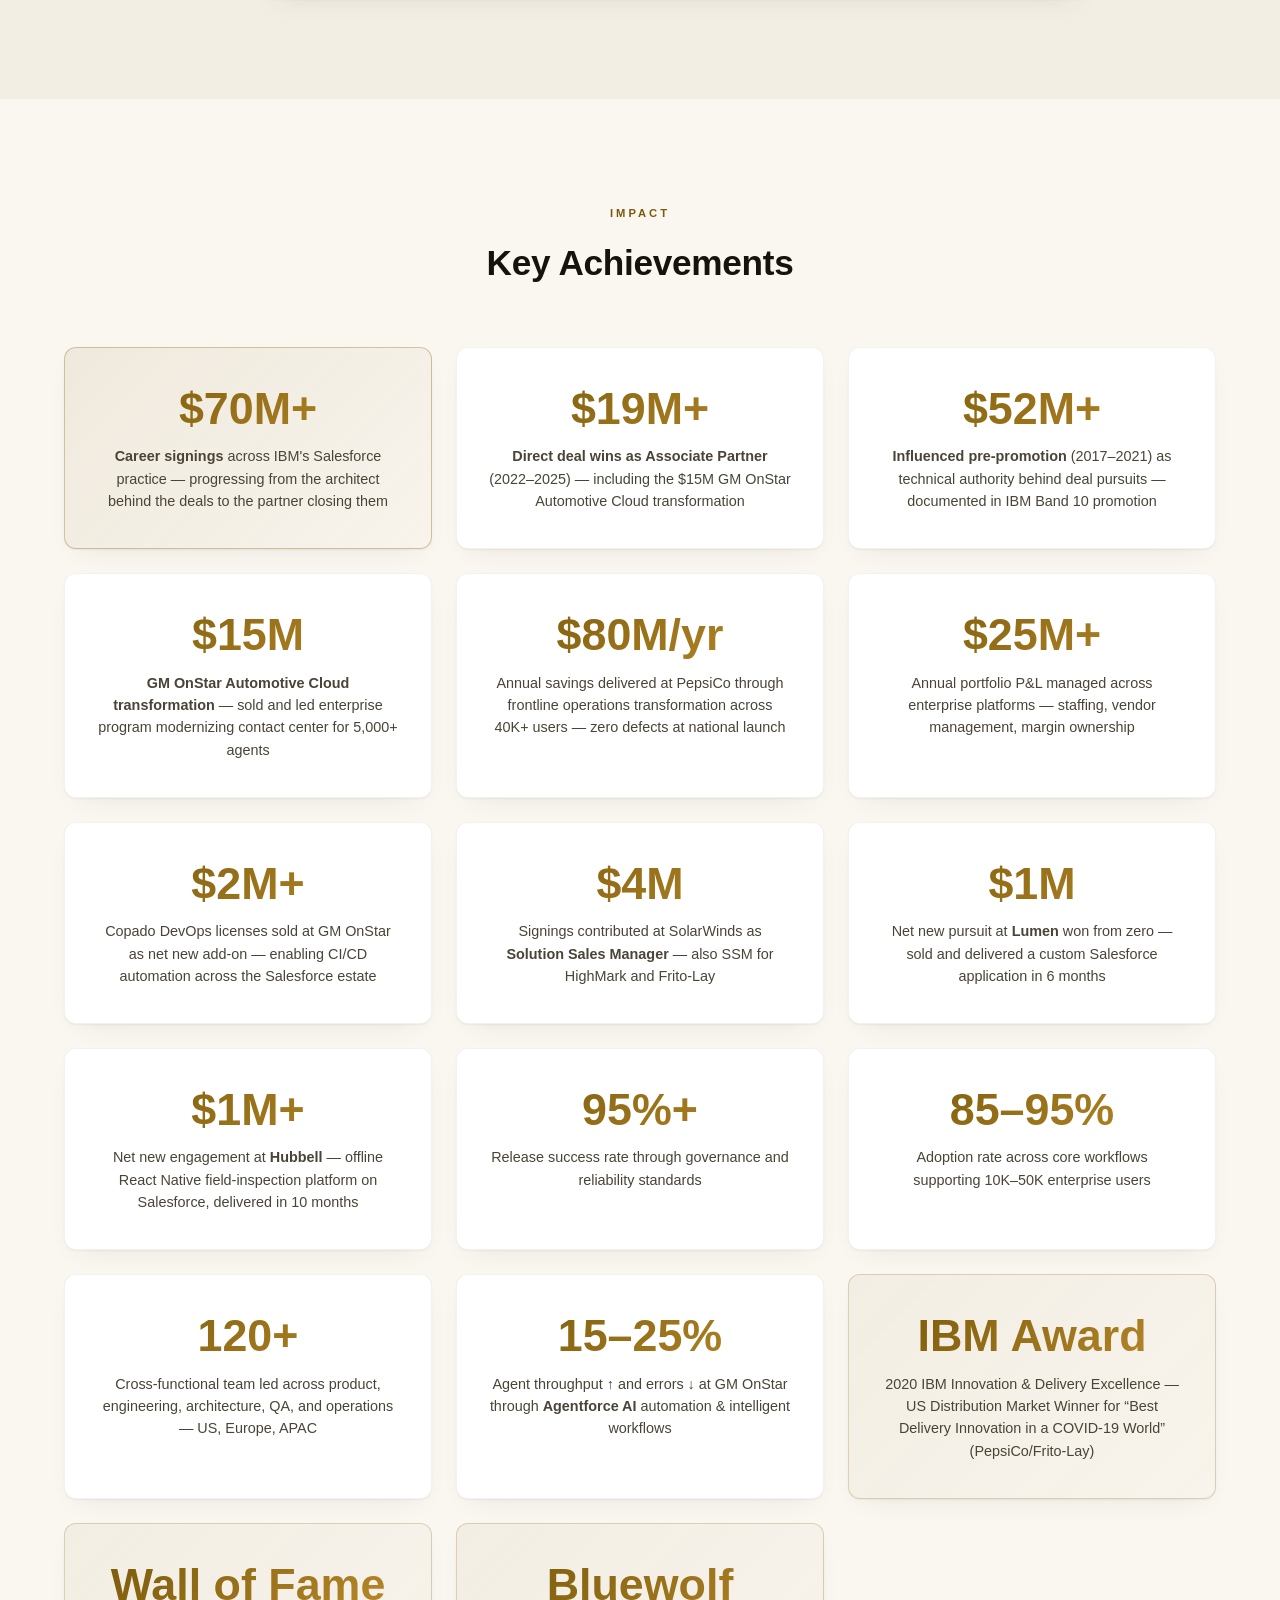
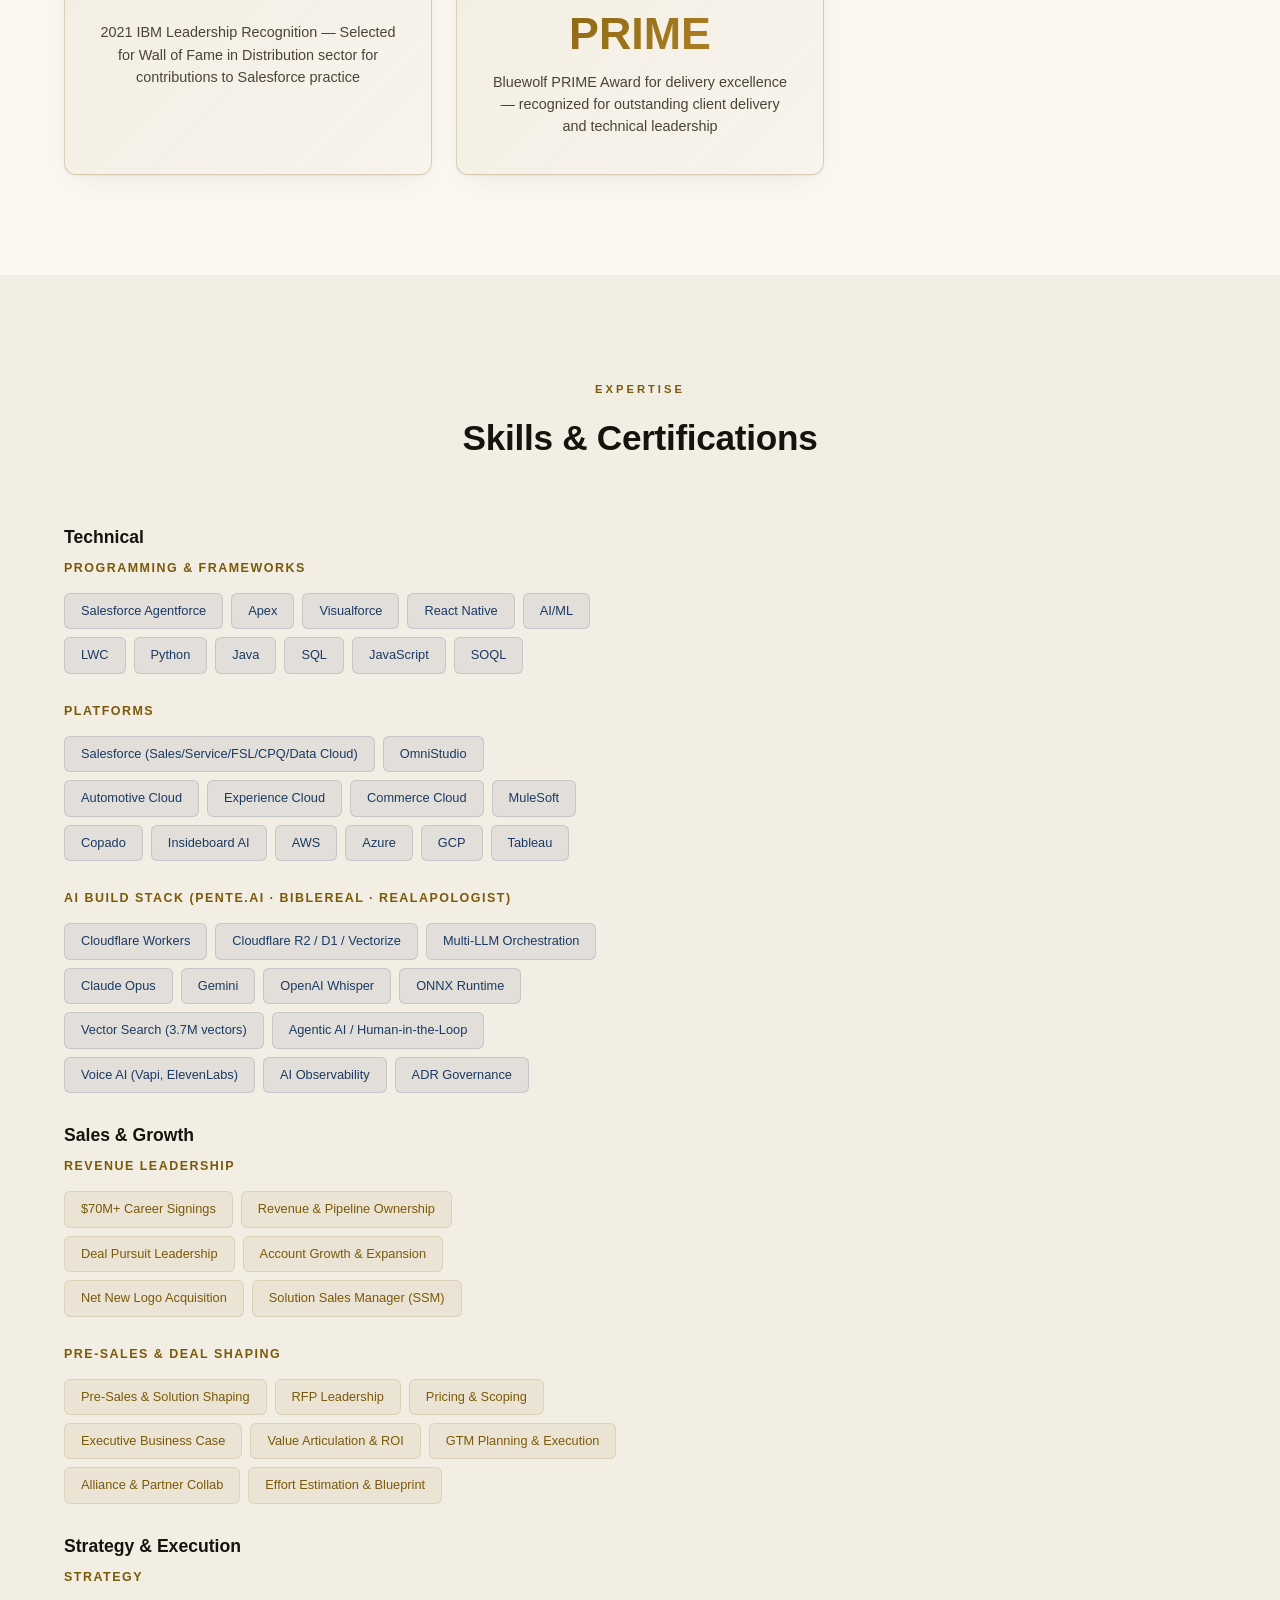
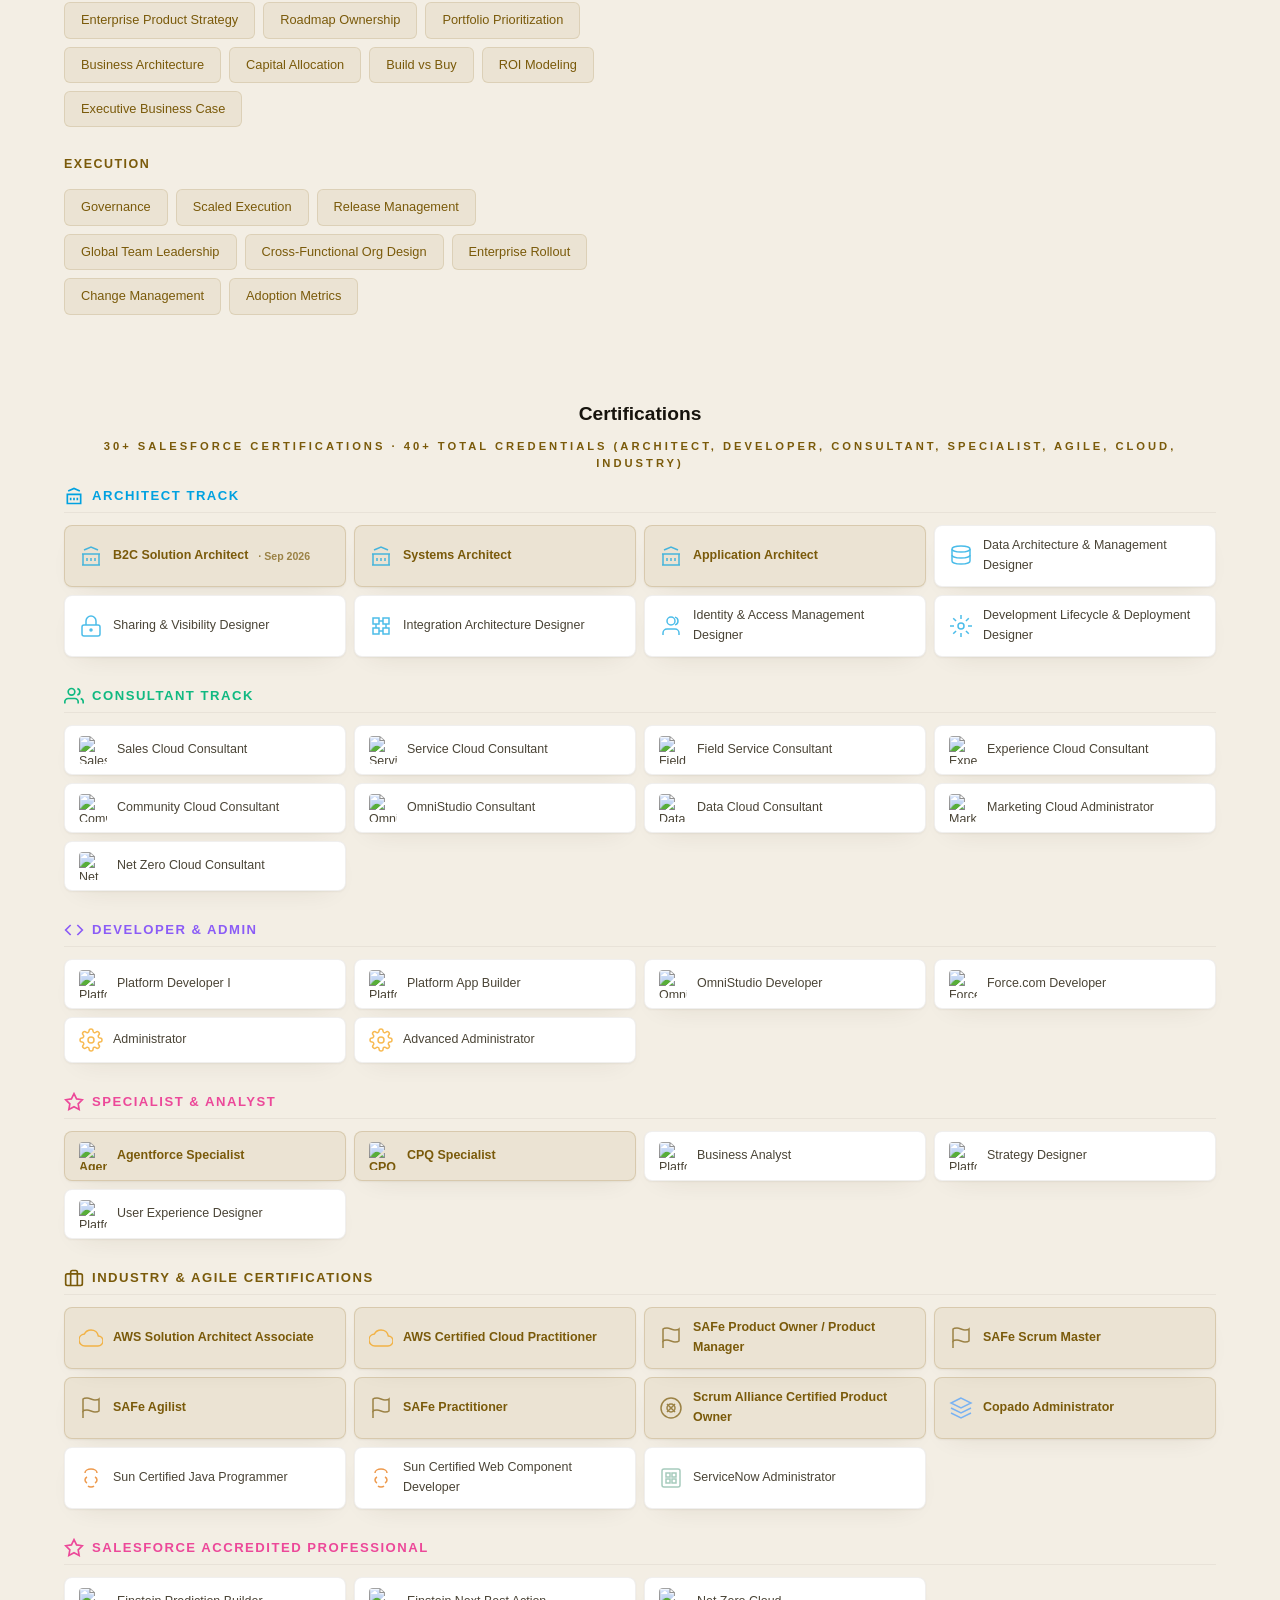
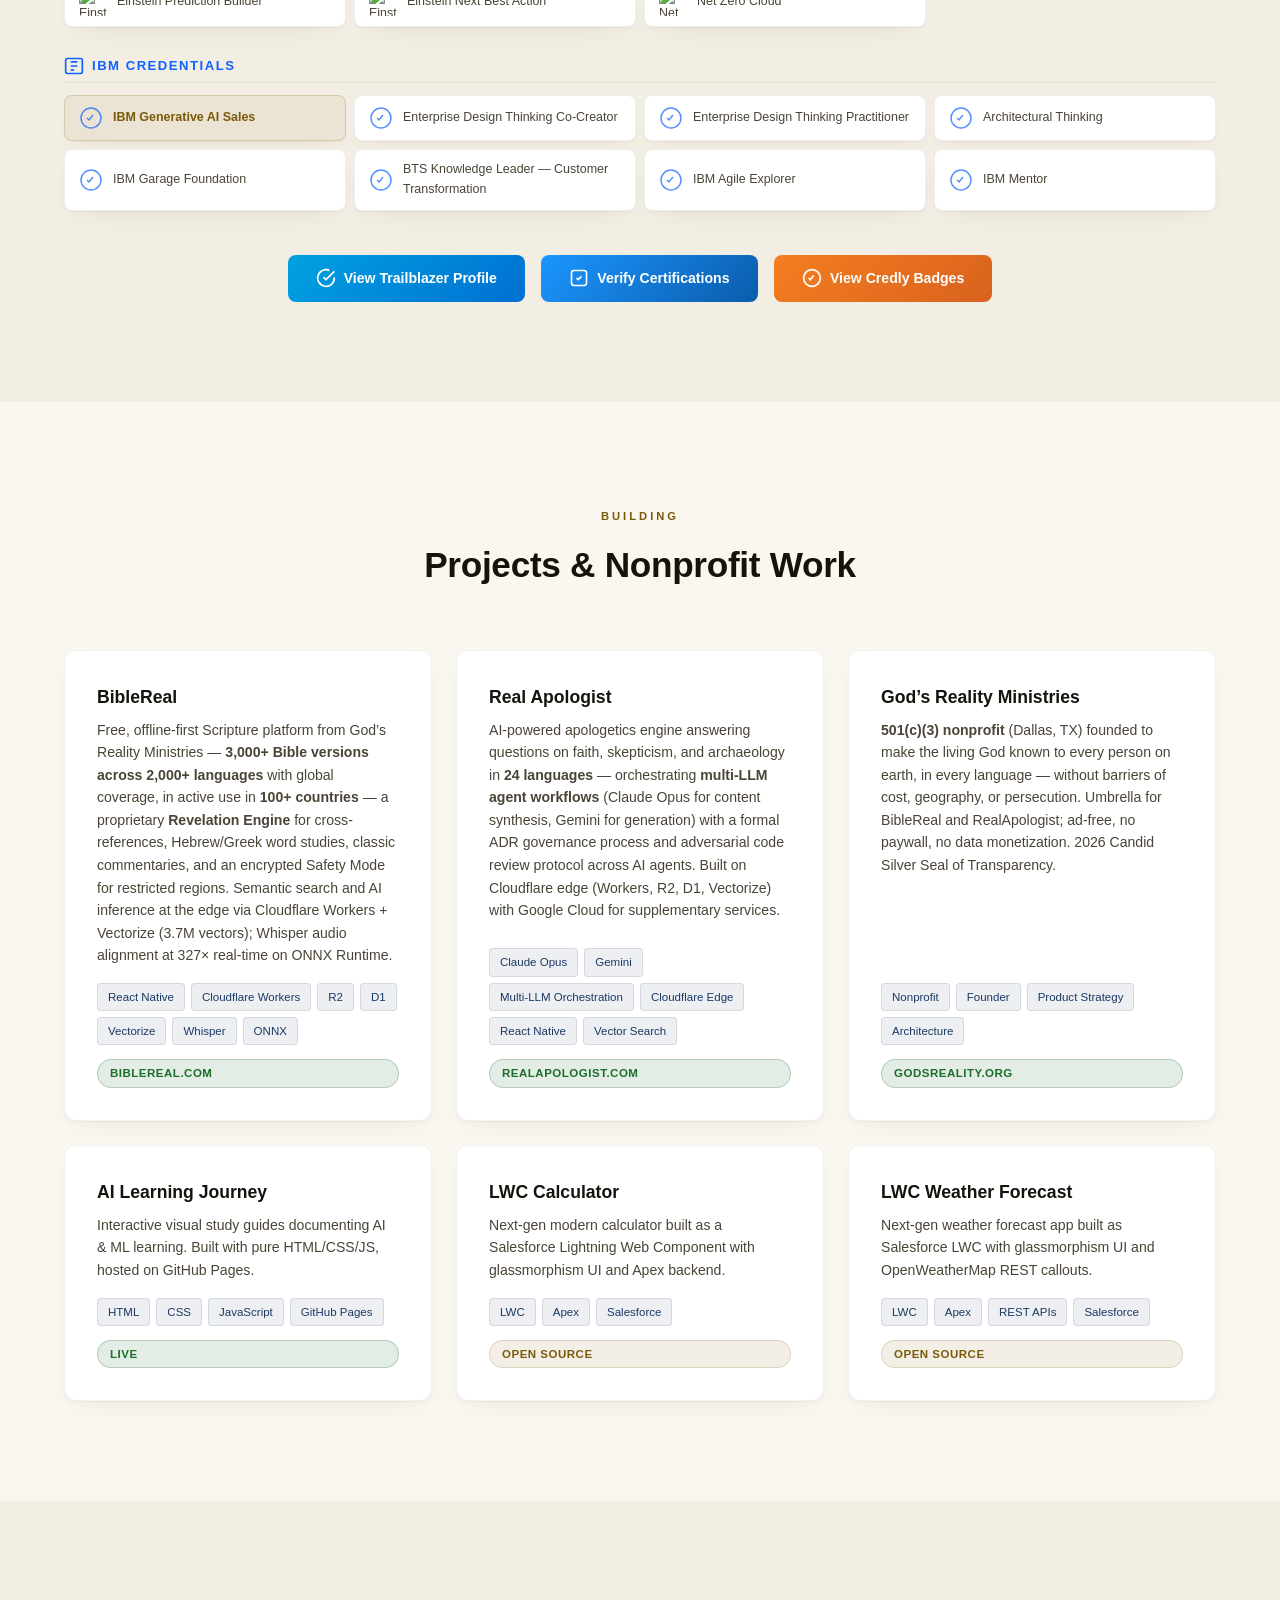
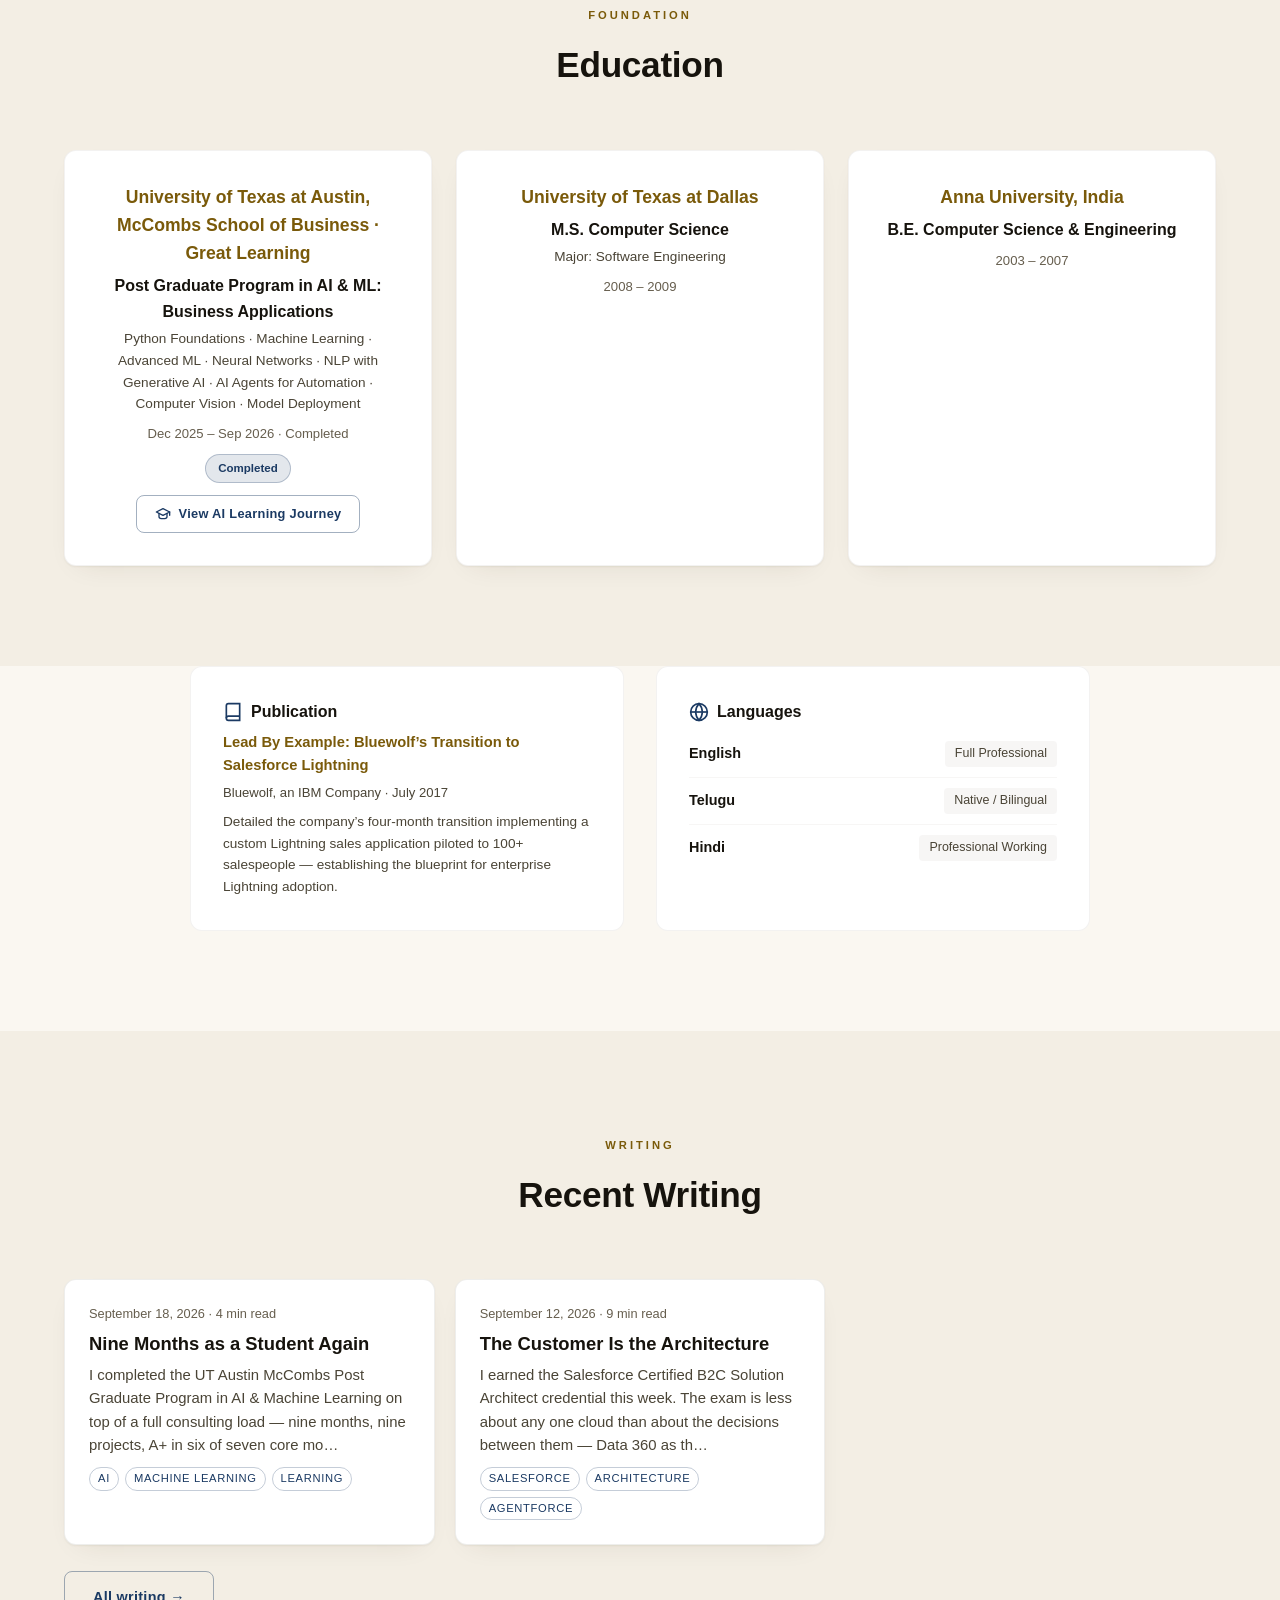
==== commit e19bc58e: "Icons on every link button and contact detail; fix light-mode gold button text Adds consistent line " ====
--- a/index.html
+++ b/index.html
@@ -45,7 +45,7 @@
 :root[data-theme="light"]{
 --bg:#faf7f1;--bg-2:#f3eee4;--surface:#ffffff;--surface-2:#fdfbf7;
 --hero-2:#f7f1e6;--hero-3:#f1e8d6;
---gold:#7a5a0a;--gold-dim:#82610e;--gold-deep:#5c4306;--gold-lite:#b8892a;--on-gold:#1a1405;
+--gold:#7a5a0a;--gold-dim:#82610e;--gold-deep:#5c4306;--gold-lite:#b8892a;--on-gold:#fffaf0;
 --blue:#1b3a63;--blue-dim:#142c4d;
 --text:#16130d;--text-2:#4a4436;--text-3:#665e4e;--prose:#2a261d;
 --gold-rgb:138,102,20;--blue-rgb:27,58,99;--ov-rgb:48,38,18;--green-rgb:34,110,44;--sf-rgb:0,95,180;
@@ -59,7 +59,7 @@
  :root:not([data-theme="dark"]){
 --bg:#faf7f1;--bg-2:#f3eee4;--surface:#ffffff;--surface-2:#fdfbf7;
 --hero-2:#f7f1e6;--hero-3:#f1e8d6;
---gold:#7a5a0a;--gold-dim:#82610e;--gold-deep:#5c4306;--gold-lite:#b8892a;--on-gold:#1a1405;
+--gold:#7a5a0a;--gold-dim:#82610e;--gold-deep:#5c4306;--gold-lite:#b8892a;--on-gold:#fffaf0;
 --blue:#1b3a63;--blue-dim:#142c4d;
 --text:#16130d;--text-2:#4a4436;--text-3:#665e4e;--prose:#2a261d;
 --gold-rgb:138,102,20;--blue-rgb:27,58,99;--ov-rgb:48,38,18;--green-rgb:34,110,44;--sf-rgb:0,95,180;
@@ -153,7 +153,8 @@
 .cta-row{display:flex;justify-content:center;gap:16px;flex-wrap:wrap}
 .btn{display:inline-flex;align-items:center;gap:8px;padding:14px 28px;border-radius:8px;font-size:.9rem;font-weight:600;letter-spacing:.3px;transition:all .25s;cursor:pointer;border:none;font-family:var(--font)}
 .btn-ico{flex:none;transition:transform .25s}
-.btn:hover .btn-ico{transform:translateY(2px)}
+.btn:hover .btn-ico.dl{transform:translateY(2px)}
+.ci-ico{display:inline-block;vertical-align:-2px;margin-right:7px;opacity:.85}
 .btn-primary{background:linear-gradient(135deg,var(--gold),var(--gold-deep));color:var(--on-gold)}
 .btn-primary:hover{transform:translateY(-2px);box-shadow:0 8px 24px rgba(var(--gold-rgb),.3);color:var(--on-gold)}
 .btn-outline{background:transparent;border:1.5px solid rgba(var(--blue-rgb),.4);color:var(--blue)}
@@ -368,12 +369,12 @@
       <div class="stat"><span class="stat-num">120+</span><span class="stat-label">Team Led</span></div>
     </div>
     <div class="cta-row">
-      <a href="https://www.linkedin.com/in/vamshireddi/" target="_blank" rel="noopener" class="btn btn-primary">LinkedIn</a>
-      <a href="mailto:vamshireddi@gmail.com" class="btn btn-outline">Email</a>
-      <a href="https://www.salesforce.com/trailblazer/vamshireddi" target="_blank" rel="noopener" class="btn btn-outline">Trailblazer</a>
-      <a href="https://www.credly.com/users/vamshireddi/" target="_blank" rel="noopener" class="btn btn-outline">Credly</a>
-      <a href="/AI/" class="btn btn-outline">AI Learning Journey</a>
-      <a href="/Vamshi_Reddy_Bandaru_Resume_2026.pdf" download="Vamshi_Reddy_Bandaru_Resume_2026.pdf" class="btn btn-outline"><svg class="btn-ico" width="18" height="18" viewBox="0 0 24 24" fill="none" stroke="currentColor" stroke-width="2" stroke-linecap="round" stroke-linejoin="round" aria-hidden="true"><path d="M12 3v12"/><path d="M7 10l5 5 5-5"/><path d="M5 21h14"/></svg>Download Resume</a>
+      <a href="https://www.linkedin.com/in/vamshireddi/" target="_blank" rel="noopener" class="btn btn-primary"><svg class="btn-ico" width="18" height="18" viewBox="0 0 24 24" fill="none" stroke="currentColor" stroke-width="2" stroke-linecap="round" stroke-linejoin="round" aria-hidden="true"><circle cx="12" cy="8" r="4"/><path d="M4 21c0-4.4 3.6-7 8-7s8 2.6 8 7"/></svg>LinkedIn</a>
+      <a href="mailto:vamshireddi@gmail.com" class="btn btn-outline"><svg class="btn-ico" width="18" height="18" viewBox="0 0 24 24" fill="none" stroke="currentColor" stroke-width="2" stroke-linecap="round" stroke-linejoin="round" aria-hidden="true"><rect x="3" y="5" width="18" height="14" rx="2"/><path d="M3 7l9 6 9-6"/></svg>Email</a>
+      <a href="https://www.salesforce.com/trailblazer/vamshireddi" target="_blank" rel="noopener" class="btn btn-outline"><svg class="btn-ico" width="18" height="18" viewBox="0 0 24 24" fill="none" stroke="currentColor" stroke-width="2" stroke-linecap="round" stroke-linejoin="round" aria-hidden="true"><path d="M3 20l6.5-11 4 6.5 2.5-3.5L21 20z"/></svg>Trailblazer</a>
+      <a href="https://www.credly.com/users/vamshireddi/" target="_blank" rel="noopener" class="btn btn-outline"><svg class="btn-ico" width="18" height="18" viewBox="0 0 24 24" fill="none" stroke="currentColor" stroke-width="2" stroke-linecap="round" stroke-linejoin="round" aria-hidden="true"><circle cx="12" cy="9" r="6"/><path d="M8.5 13.5L7 22l5-3 5 3-1.5-8.5"/></svg>Credly</a>
+      <a href="/AI/" class="btn btn-outline"><svg class="btn-ico" width="18" height="18" viewBox="0 0 24 24" fill="none" stroke="currentColor" stroke-width="2" stroke-linecap="round" stroke-linejoin="round" aria-hidden="true"><path d="M2 9l10-5 10 5-10 5z"/><path d="M6 11v5c0 1.5 2.7 3 6 3s6-1.5 6-3v-5"/><path d="M22 9v5"/></svg>AI Learning Journey</a>
+      <a href="/Vamshi_Reddy_Bandaru_Resume_2026.pdf" download="Vamshi_Reddy_Bandaru_Resume_2026.pdf" class="btn btn-outline"><svg class="btn-ico dl" width="18" height="18" viewBox="0 0 24 24" fill="none" stroke="currentColor" stroke-width="2" stroke-linecap="round" stroke-linejoin="round" aria-hidden="true"><path d="M12 3v12"/><path d="M7 10l5 5 5-5"/><path d="M5 21h14"/></svg>Download Resume</a>
     </div>
   </div>
 </section>
@@ -1060,7 +1061,7 @@
         <div class="edu-detail">Python Foundations &middot; Machine Learning &middot; Advanced ML &middot; Neural Networks &middot; NLP with Generative AI &middot; AI Agents for Automation &middot; Computer Vision &middot; Model Deployment</div>
         <div class="edu-year">Dec 2025 &ndash; Sep 2026 &middot; Completed</div>
         <span class="edu-badge">Completed</span>
-        <div style="margin-top:12px"><a href="/AI/" class="btn btn-outline" style="padding:8px 18px;font-size:.8rem">View AI Learning Journey</a></div>
+        <div style="margin-top:12px"><a href="/AI/" class="btn btn-outline" style="padding:8px 18px;font-size:.8rem"><svg class="btn-ico" width="16" height="16" viewBox="0 0 24 24" fill="none" stroke="currentColor" stroke-width="2" stroke-linecap="round" stroke-linejoin="round" aria-hidden="true"><path d="M2 9l10-5 10 5-10 5z"/><path d="M6 11v5c0 1.5 2.7 3 6 3s6-1.5 6-3v-5"/><path d="M22 9v5"/></svg>View AI Learning Journey</a></div>
       </div>
 
       <div class="edu-card reveal reveal-d1">
@@ -1131,7 +1132,7 @@
       </a>
       <!-- ARTICLES:END -->
     </div>
-    <div class="writing-more reveal"><a class="btn btn-outline" href="/articles/">All articles &rarr;</a></div>
+    <div class="writing-more reveal"><a class="btn btn-outline" href="/articles/">All writing &rarr;</a></div>
   </div>
 </section>
 
@@ -1147,23 +1148,23 @@
       </div>
       <div class="contact-grid reveal">
         <div class="contact-item">
-          <div class="contact-item-label">Email</div>
+          <div class="contact-item-label"><svg class="ci-ico" width="14" height="14" viewBox="0 0 24 24" fill="none" stroke="currentColor" stroke-width="2" stroke-linecap="round" stroke-linejoin="round" aria-hidden="true"><rect x="3" y="5" width="18" height="14" rx="2"/><path d="M3 7l9 6 9-6"/></svg>Email</div>
           <div class="contact-item-value"><a href="mailto:vamshireddi@gmail.com">vamshireddi@gmail.com</a></div>
         </div>
         <div class="contact-item">
-          <div class="contact-item-label">Phone</div>
+          <div class="contact-item-label"><svg class="ci-ico" width="14" height="14" viewBox="0 0 24 24" fill="none" stroke="currentColor" stroke-width="2" stroke-linecap="round" stroke-linejoin="round" aria-hidden="true"><path d="M5 4h4l2 5-2.5 1.5a11 11 0 0 0 5 5L15 13l5 2v4a2 2 0 0 1-2 2A16 16 0 0 1 3 6a2 2 0 0 1 2-2"/></svg>Phone</div>
           <div class="contact-item-value"><a href="tel:+14692746315">469-274-6315</a></div>
         </div>
         <div class="contact-item">
-          <div class="contact-item-label">LinkedIn</div>
+          <div class="contact-item-label"><svg class="ci-ico" width="14" height="14" viewBox="0 0 24 24" fill="none" stroke="currentColor" stroke-width="2" stroke-linecap="round" stroke-linejoin="round" aria-hidden="true"><circle cx="12" cy="8" r="4"/><path d="M4 21c0-4.4 3.6-7 8-7s8 2.6 8 7"/></svg>LinkedIn</div>
           <div class="contact-item-value"><a href="https://www.linkedin.com/in/vamshireddi/" target="_blank" rel="noopener">linkedin.com/in/vamshireddi</a></div>
         </div>
         <div class="contact-item">
-          <div class="contact-item-label">GitHub</div>
+          <div class="contact-item-label"><svg class="ci-ico" width="14" height="14" viewBox="0 0 24 24" fill="none" stroke="currentColor" stroke-width="2" stroke-linecap="round" stroke-linejoin="round" aria-hidden="true"><path d="M8 6l-6 6 6 6"/><path d="M16 6l6 6-6 6"/></svg>GitHub</div>
           <div class="contact-item-value"><a href="https://github.com/vamshireddi" target="_blank" rel="noopener">github.com/vamshireddi</a></div>
         </div>
         <div class="contact-item">
-          <div class="contact-item-label">Location</div>
+          <div class="contact-item-label"><svg class="ci-ico" width="14" height="14" viewBox="0 0 24 24" fill="none" stroke="currentColor" stroke-width="2" stroke-linecap="round" stroke-linejoin="round" aria-hidden="true"><path d="M12 21s-7-6.1-7-11a7 7 0 0 1 14 0c0 4.9-7 11-7 11z"/><circle cx="12" cy="10" r="2.5"/></svg>Location</div>
           <div class="contact-item-value">Dallas-Fort Worth, TX</div>
         </div>
       </div>
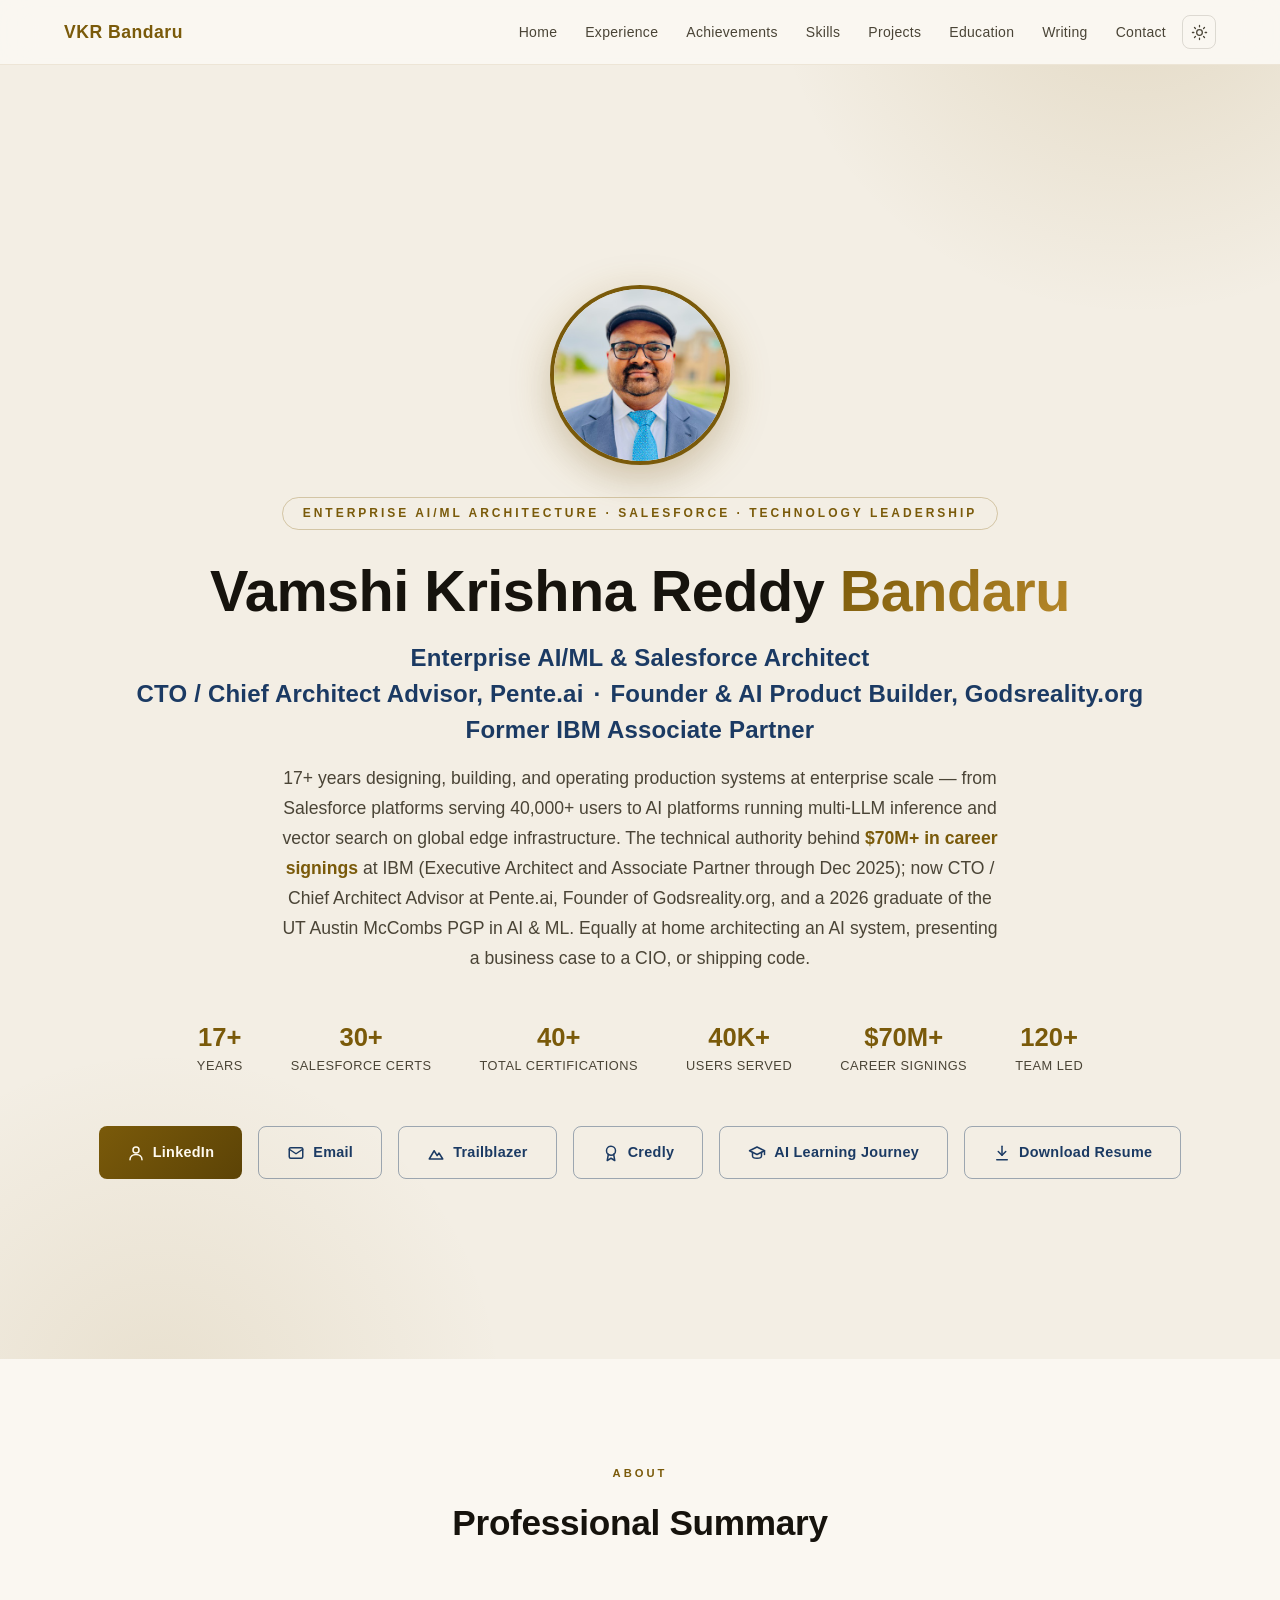
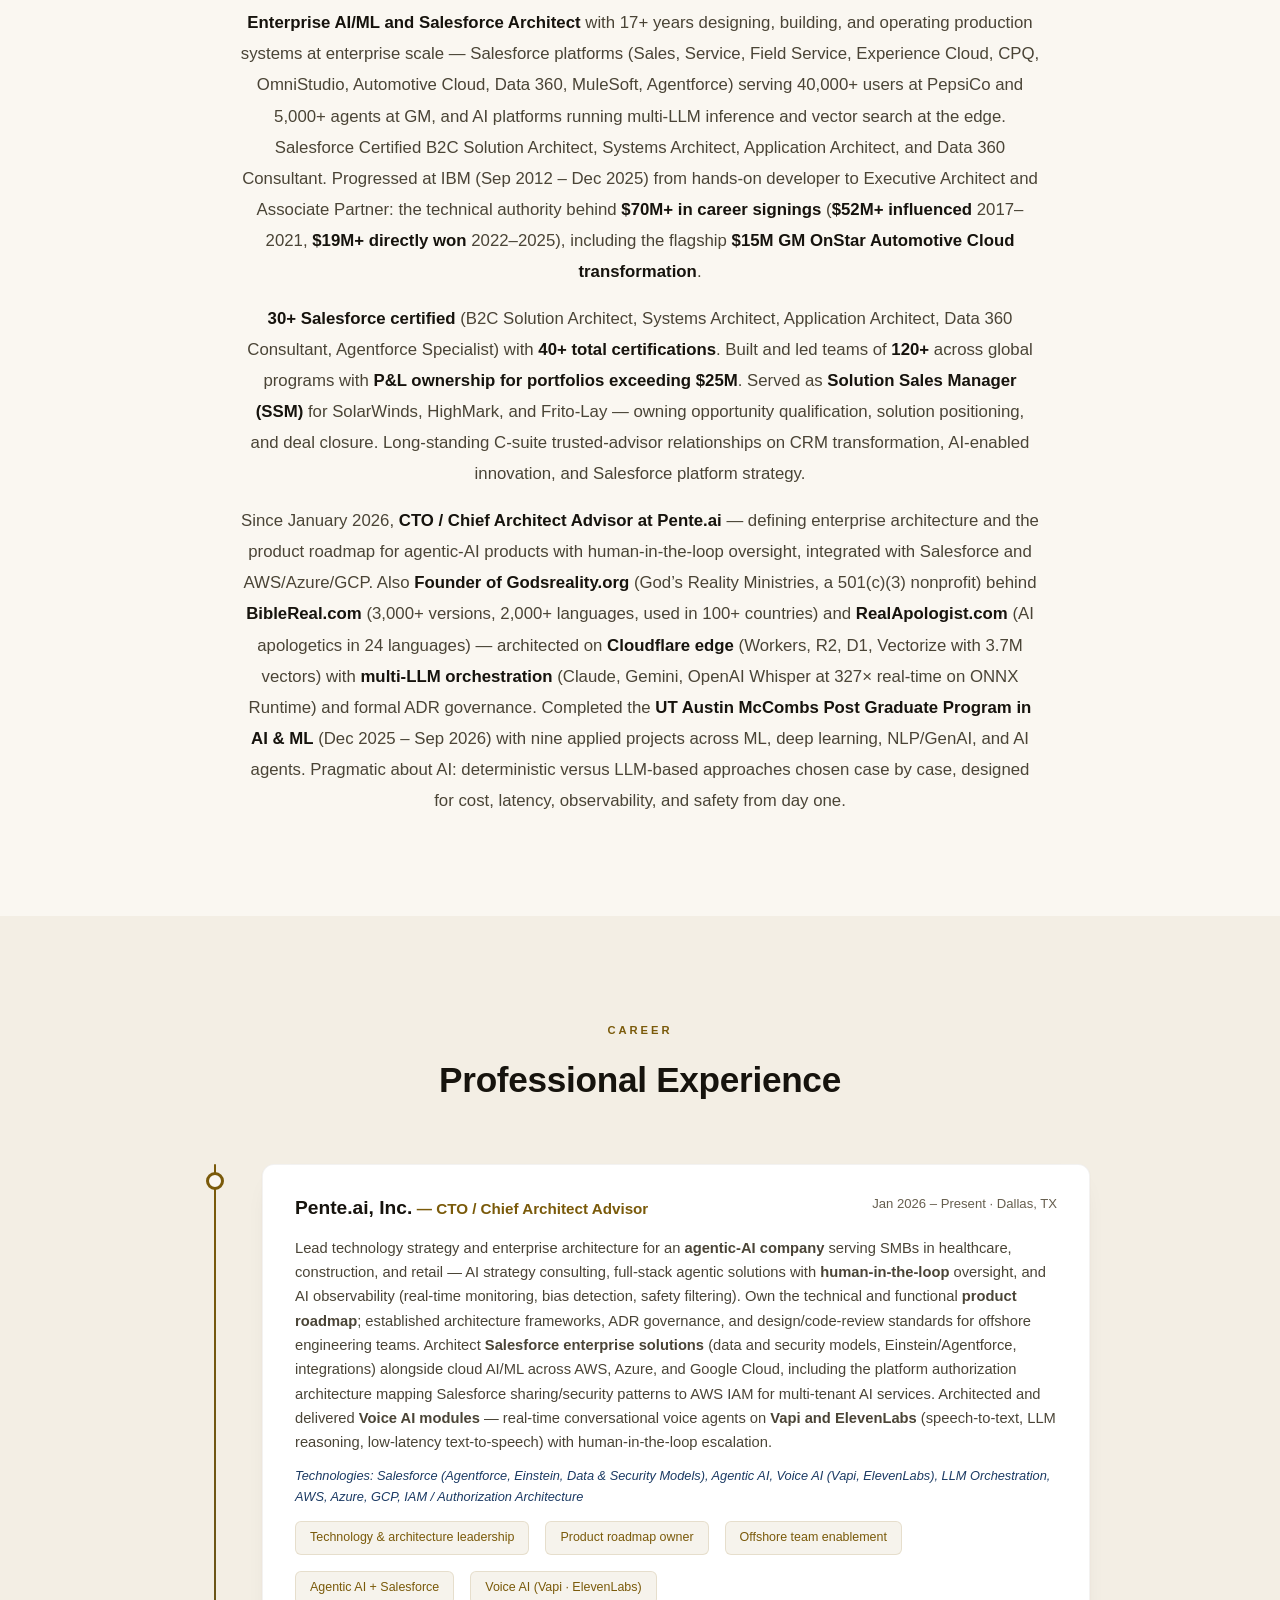
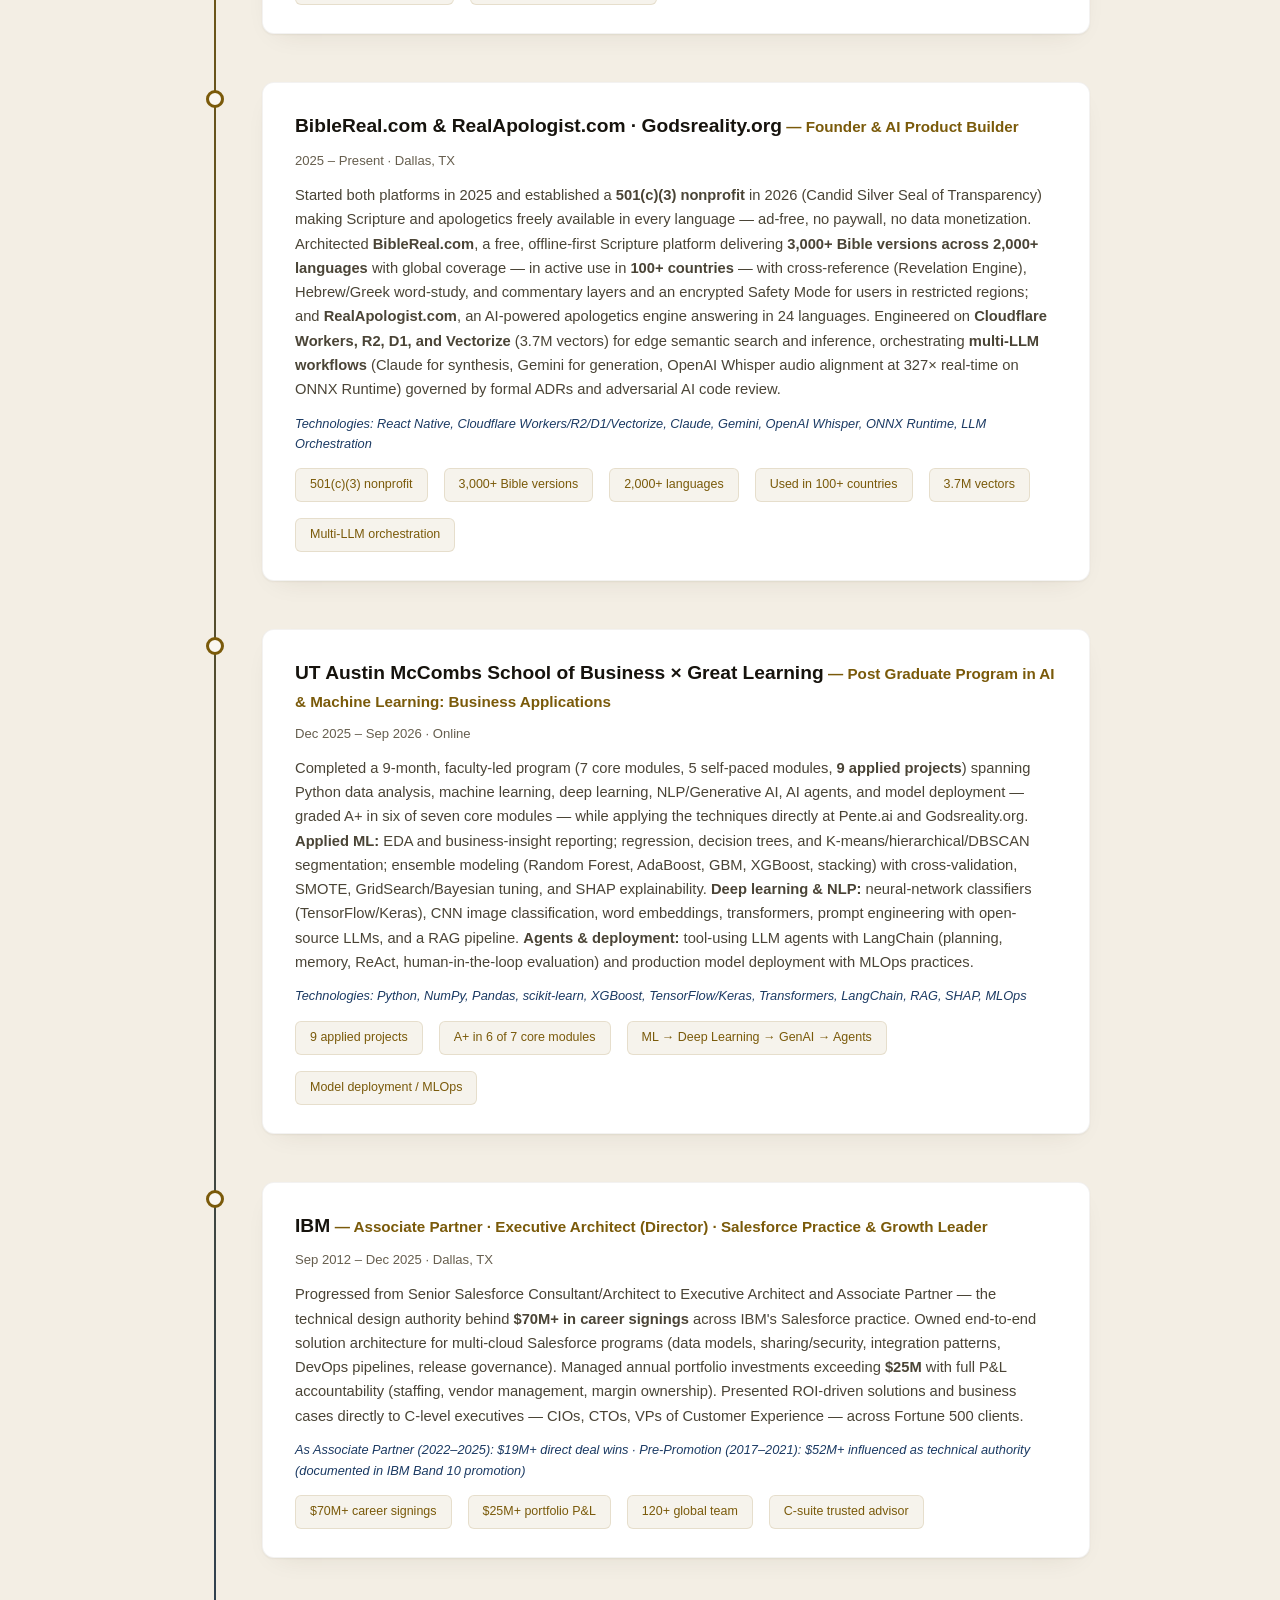
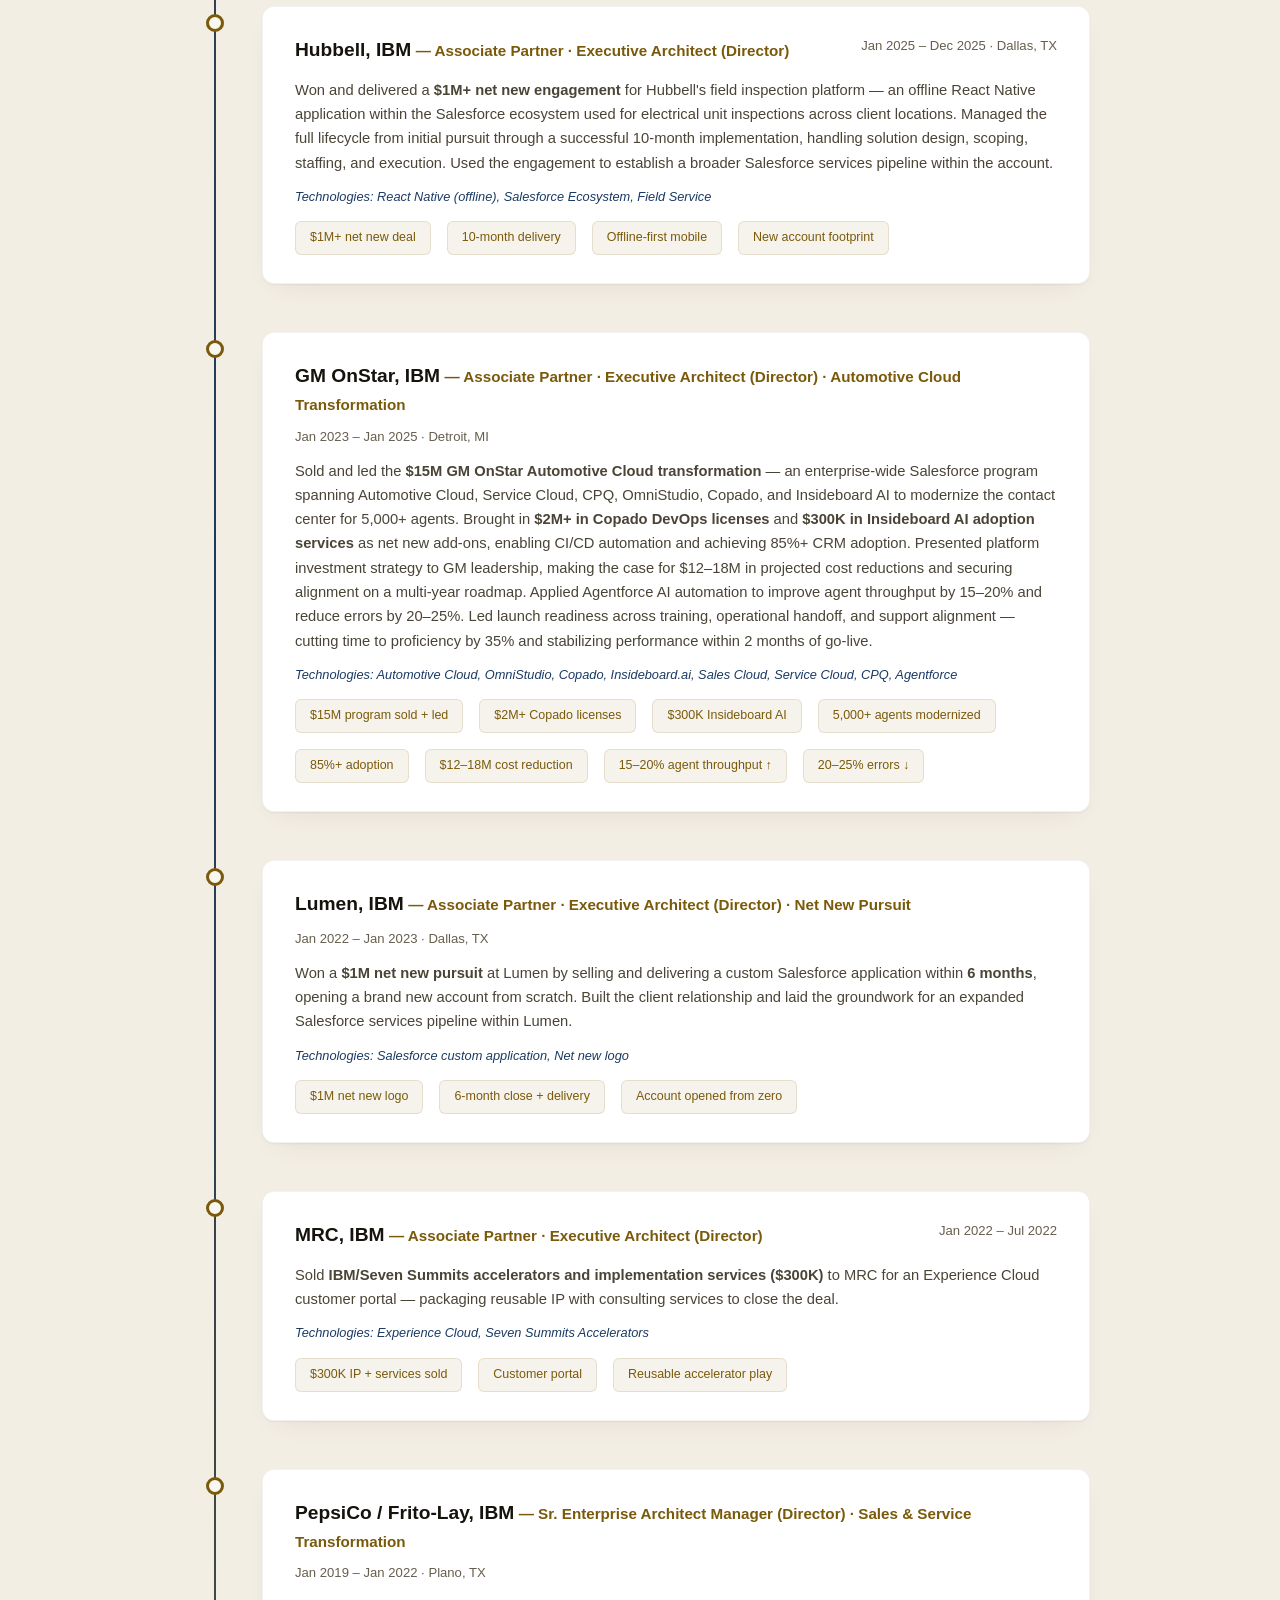
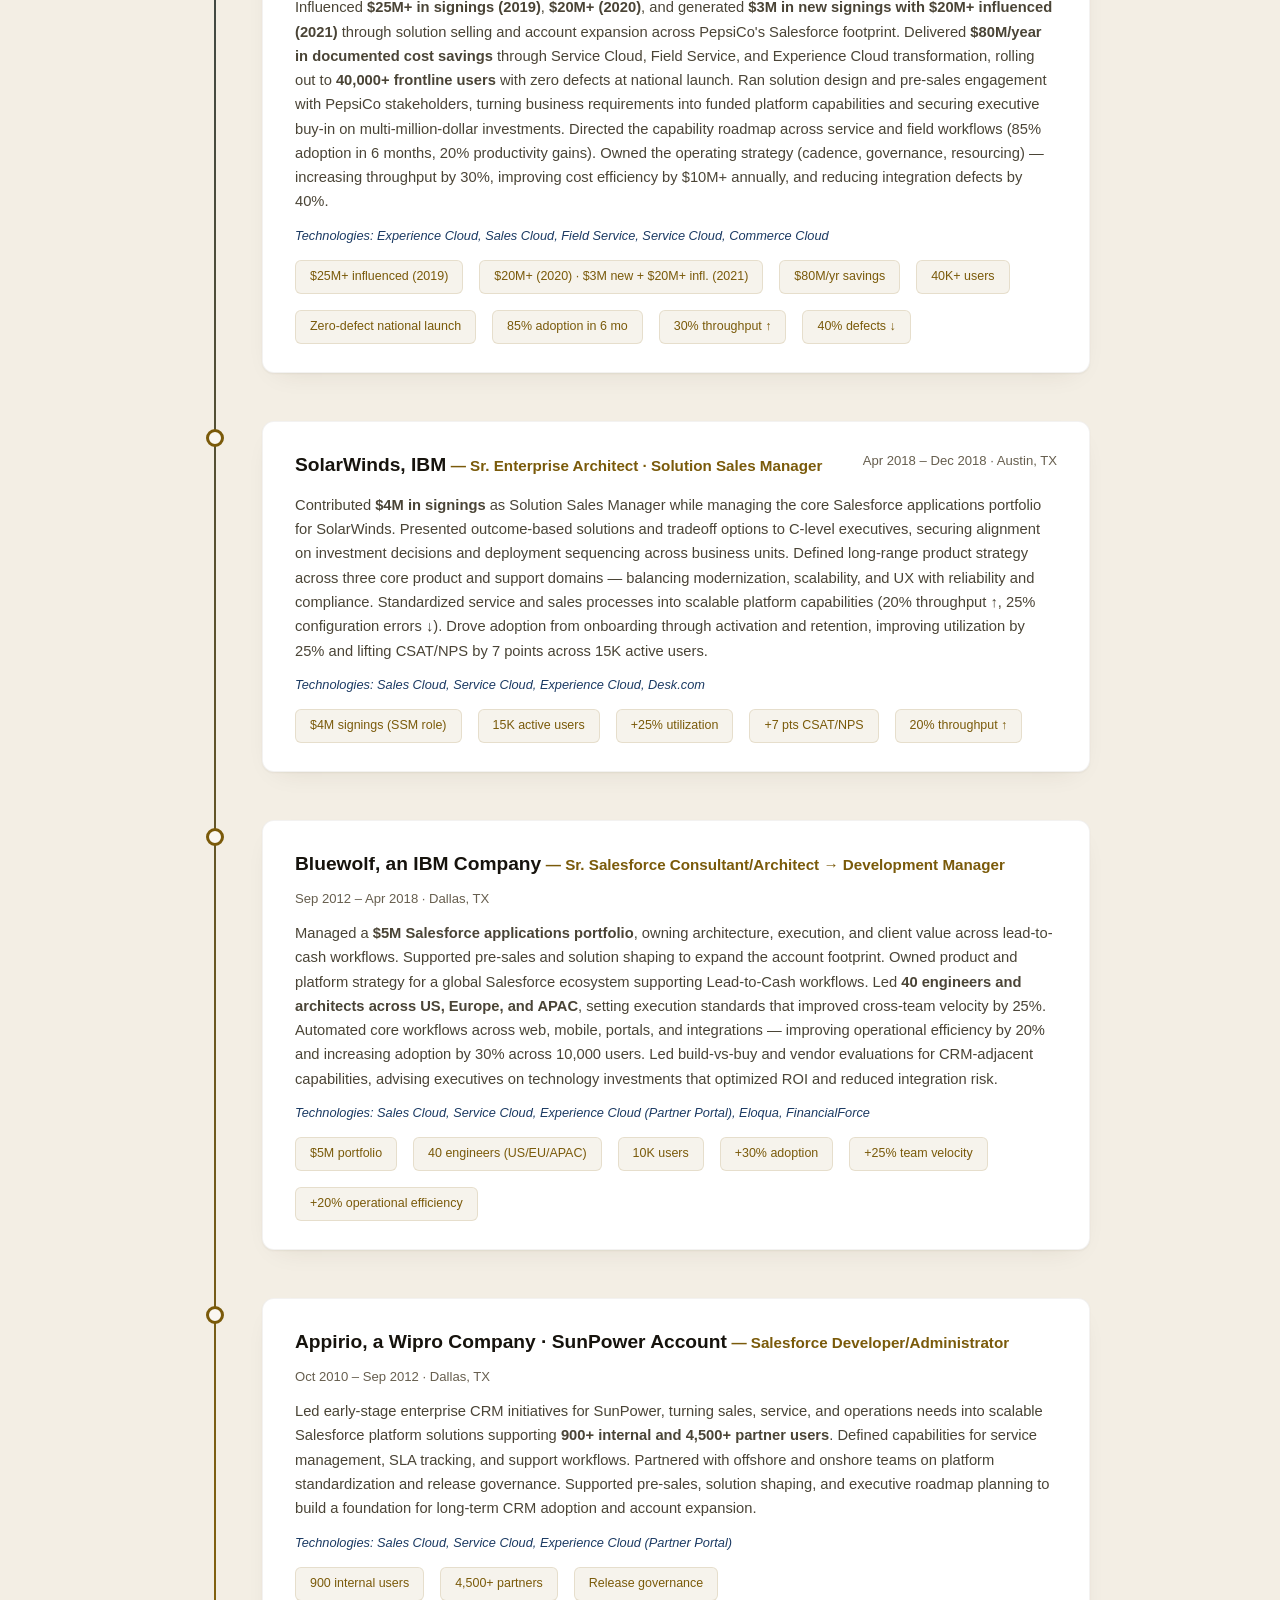
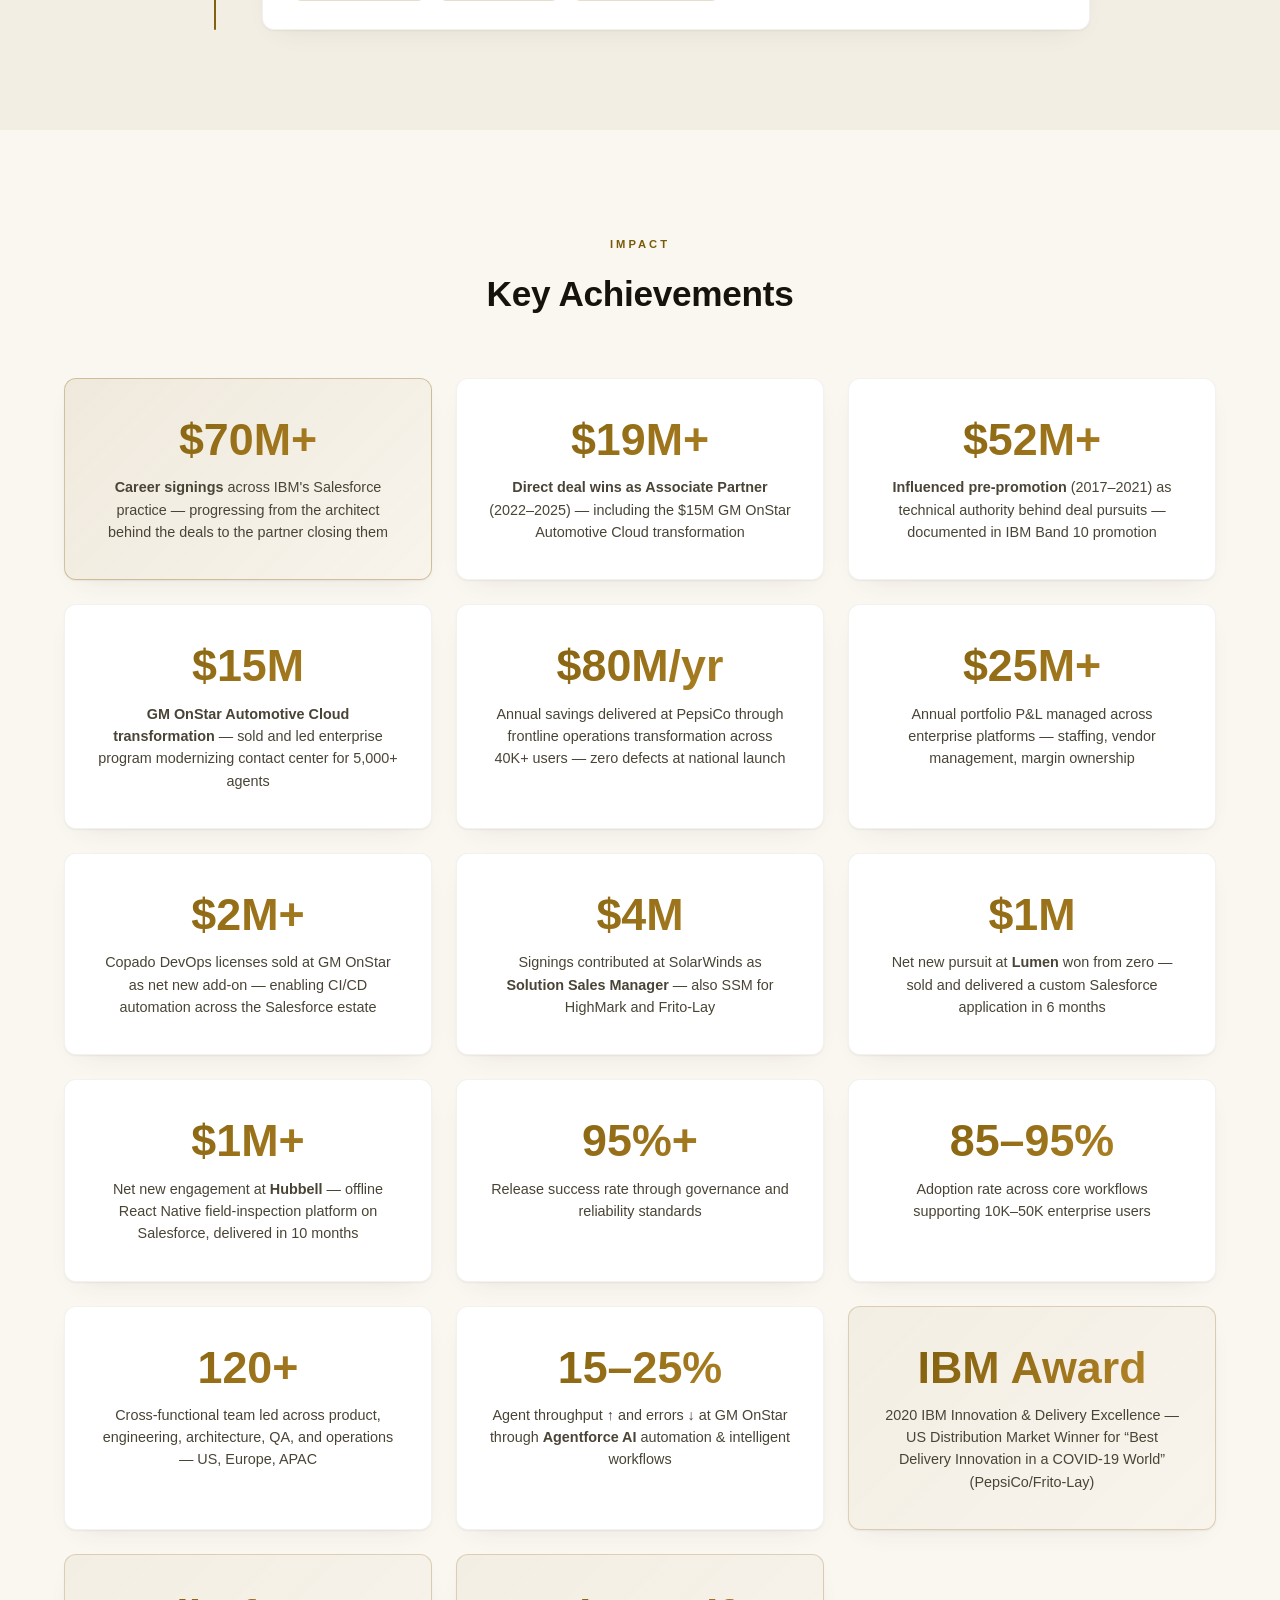
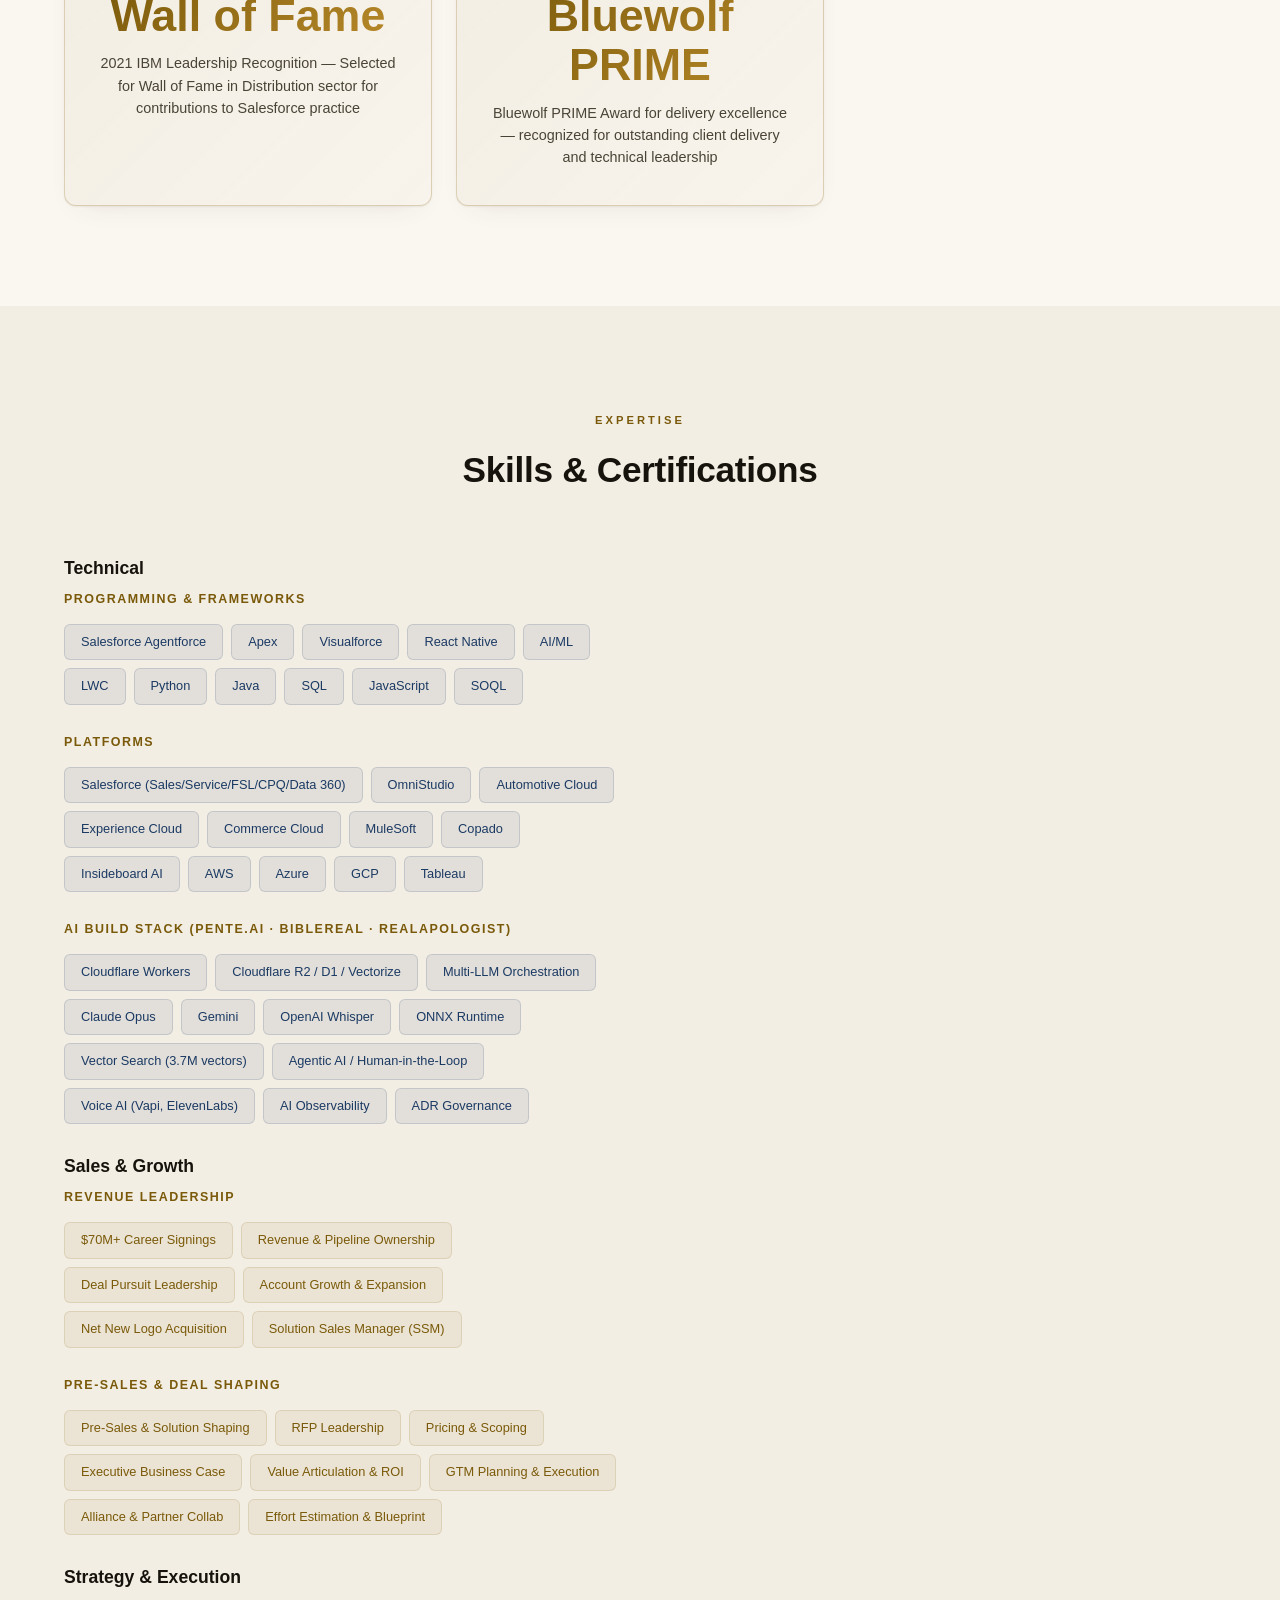
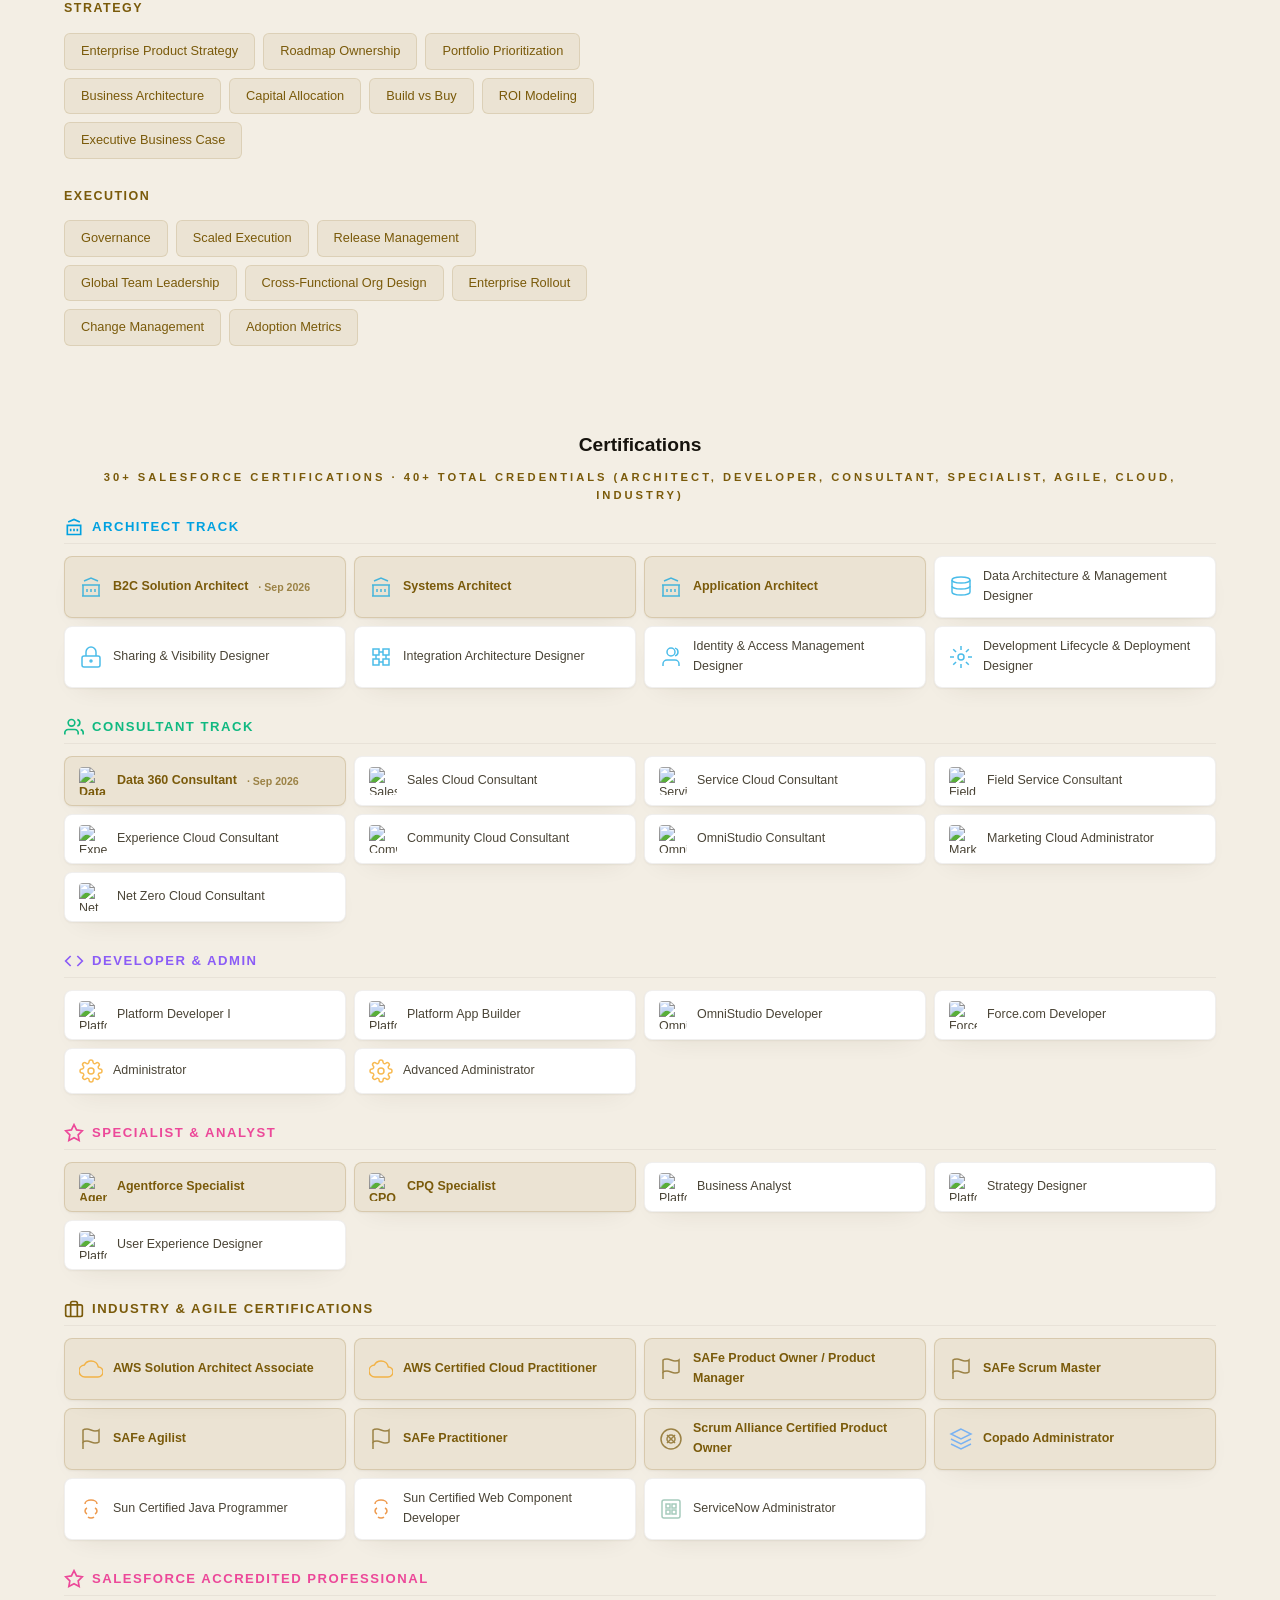
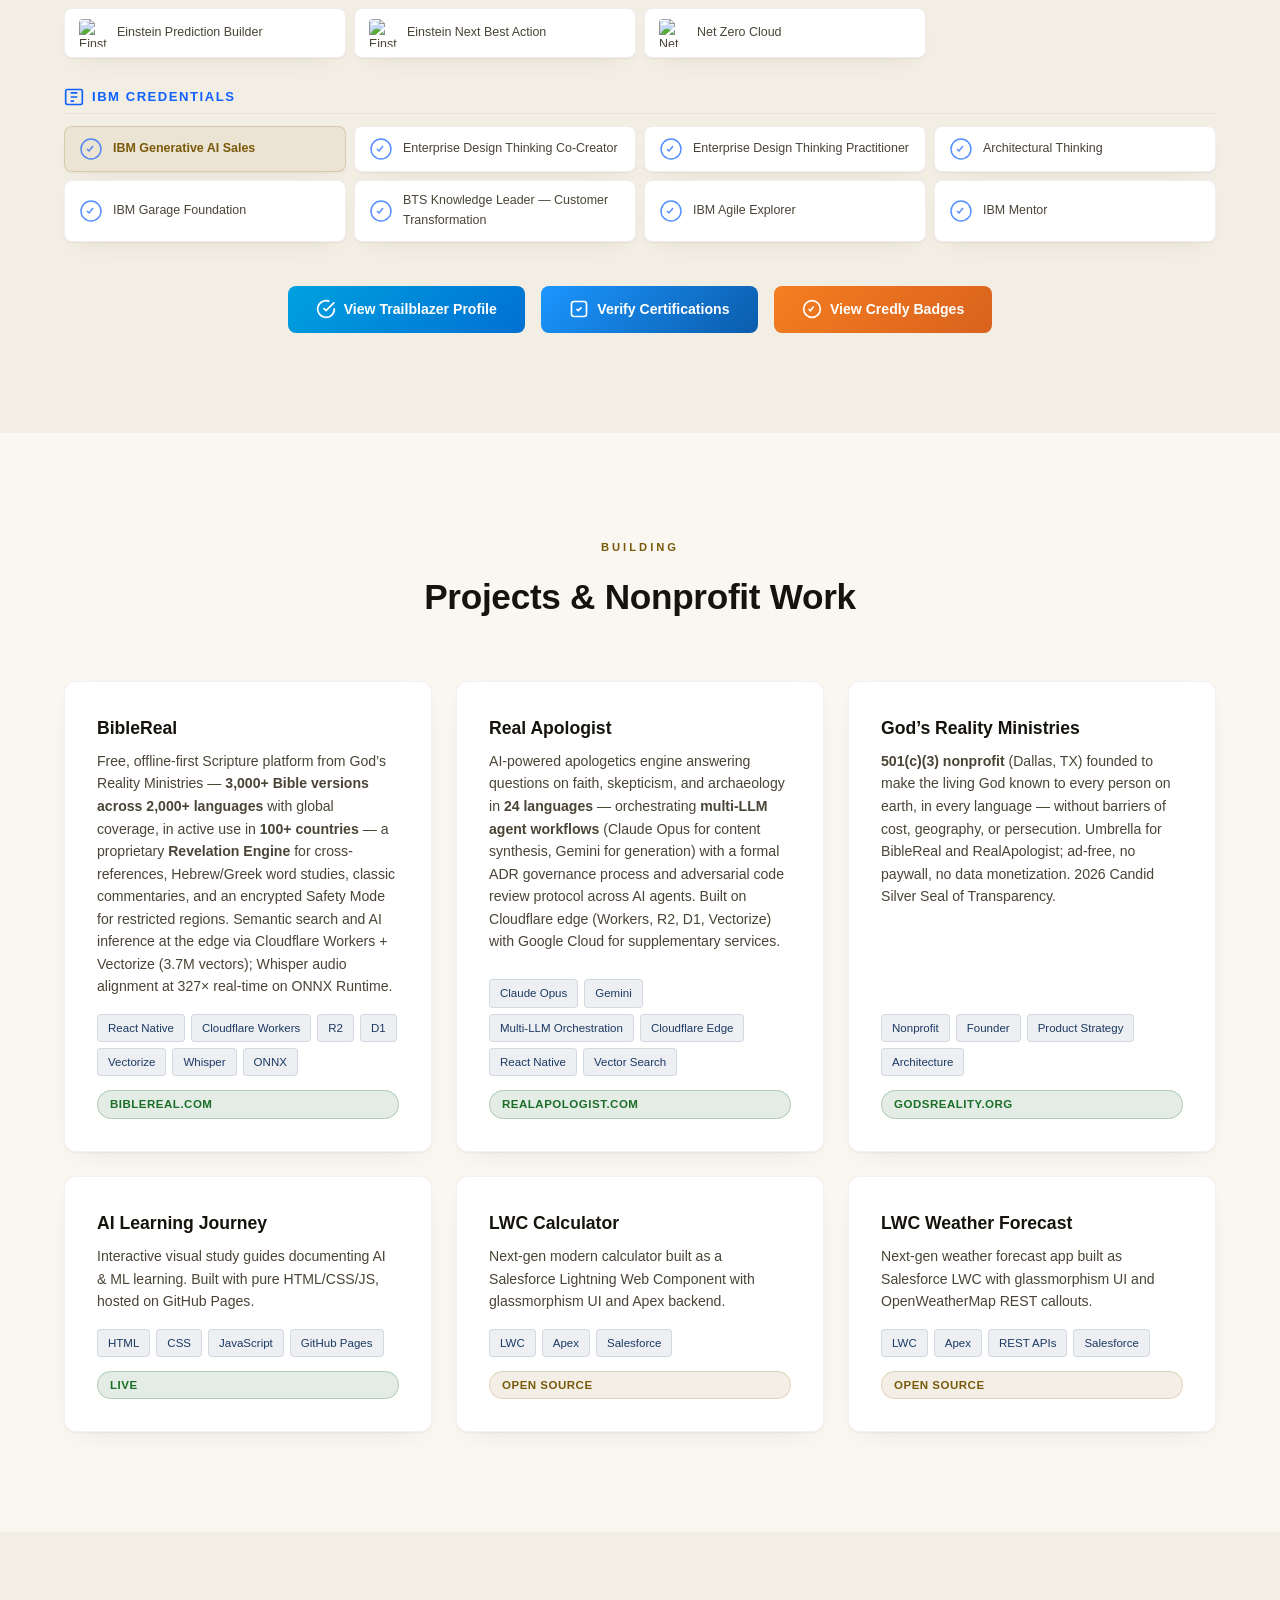
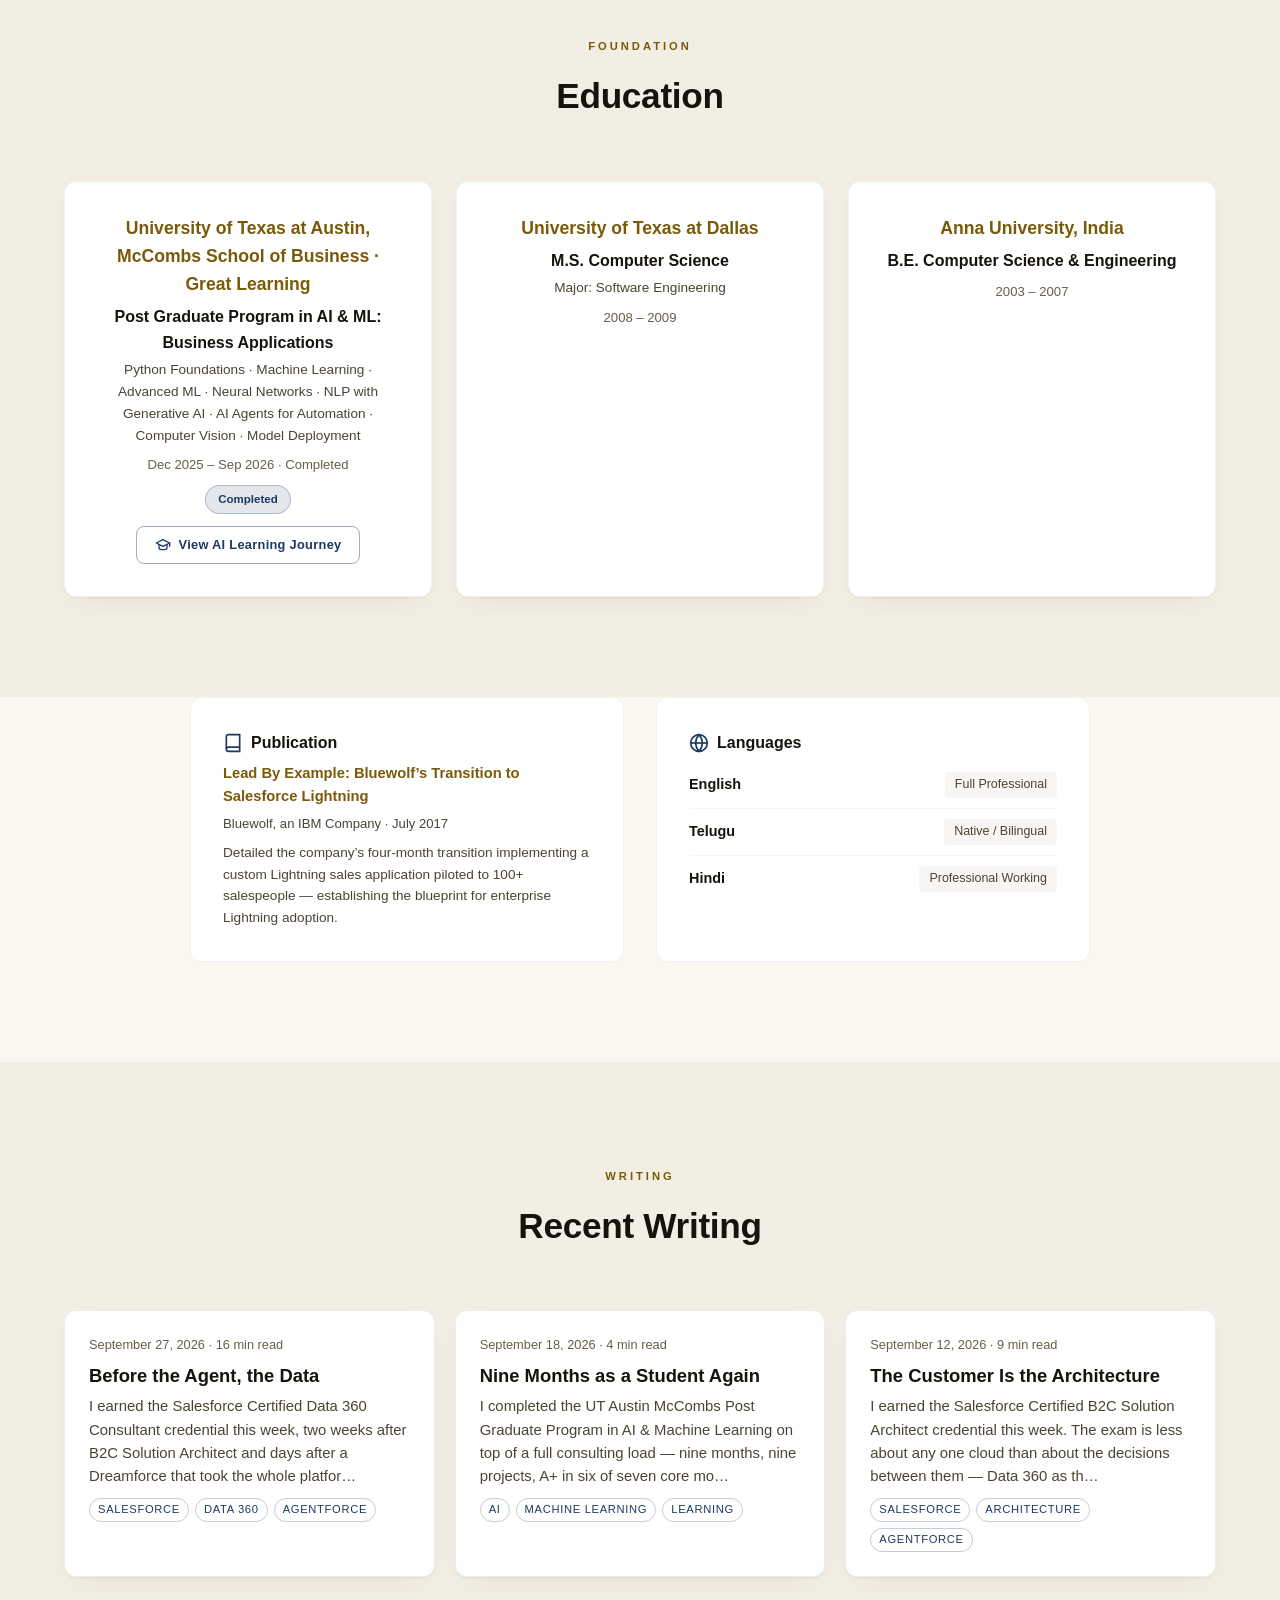
==== commit d770601d: "Article: Before the Agent, the Data (Data 360 Consultant); certification updates New article on Data" ====
--- a/index.html
+++ b/index.html
@@ -16,7 +16,7 @@
 <meta name="twitter:card" content="summary_large_image">
 <meta name="twitter:image" content="https://vamshireddi.com/og-image.jpg?v=6">
 <meta name="twitter:title" content="Vamshi Krishna Reddy Bandaru — $70M+ Signings | Salesforce + AI Leader">
-<meta name="twitter:description" content="Enterprise AI/ML & Salesforce Architect · CTO, Pente.ai · Founder, God's Reality Ministries · Former IBM Associate Partner ($70M+ career signings) · 30+ Salesforce Certs (40+ total) · B2C Solution Architect · Agentforce Specialist · MS CS UT Dallas · PGP AI&ML UT Austin (2026)">
+<meta name="twitter:description" content="Enterprise AI/ML & Salesforce Architect · CTO, Pente.ai · Founder, God's Reality Ministries · Former IBM Associate Partner ($70M+ career signings) · 30+ Salesforce Certs (40+ total) · B2C Solution Architect · Data 360 Consultant · Agentforce Specialist · MS CS UT Dallas · PGP AI&ML UT Austin (2026)">
 <link rel="canonical" href="https://vamshireddi.com">
 <script type="application/ld+json">{"@context":"https://schema.org","@type":"Person","name":"Vamshi Krishna Reddy Bandaru","jobTitle":"CTO / Chief Architect Advisor · Enterprise AI/ML & Salesforce Architect","worksFor":[{"@type":"Organization","name":"Pente.ai","url":"https://pente.ai"},{"@type":"Organization","name":"God's Reality Ministries","url":"https://godsreality.org"}],"url":"https://vamshireddi.com","sameAs":["https://www.linkedin.com/in/vamshireddi/","https://www.salesforce.com/trailblazer/vamshireddi","https://www.credly.com/users/vamshireddi/","https://github.com/vamshireddi"],"alumniOf":[{"@type":"CollegeOrUniversity","name":"University of Texas at Dallas"},{"@type":"CollegeOrUniversity","name":"University of Texas at Austin"}],"knowsAbout":["Salesforce","Enterprise Architecture","AI/ML","Product Management","Platform Engineering"]}</script>
 <style>
@@ -387,10 +387,10 @@
       <h2 class="section-title">Professional Summary</h2>
     </div>
     <p class="summary-text reveal">
-      <strong>Enterprise AI/ML and Salesforce Architect</strong> with 17+ years designing, building, and operating production systems at enterprise scale — Salesforce platforms (Sales, Service, Field Service, Experience Cloud, CPQ, OmniStudio, Automotive Cloud, Data Cloud, MuleSoft, Agentforce) serving 40,000+ users at PepsiCo and 5,000+ agents at GM, and AI platforms running multi-LLM inference and vector search at the edge. Salesforce Certified B2C Solution Architect, Systems Architect, and Application Architect. Progressed at IBM (Sep 2012 – Dec 2025) from hands-on developer to Executive Architect and Associate Partner: the technical authority behind <strong>$70M+ in career signings</strong> (<strong>$52M+ influenced</strong> 2017–2021, <strong>$19M+ directly won</strong> 2022–2025), including the flagship <strong>$15M GM OnStar Automotive Cloud transformation</strong>.
+      <strong>Enterprise AI/ML and Salesforce Architect</strong> with 17+ years designing, building, and operating production systems at enterprise scale — Salesforce platforms (Sales, Service, Field Service, Experience Cloud, CPQ, OmniStudio, Automotive Cloud, Data 360, MuleSoft, Agentforce) serving 40,000+ users at PepsiCo and 5,000+ agents at GM, and AI platforms running multi-LLM inference and vector search at the edge. Salesforce Certified B2C Solution Architect, Systems Architect, Application Architect, and Data 360 Consultant. Progressed at IBM (Sep 2012 – Dec 2025) from hands-on developer to Executive Architect and Associate Partner: the technical authority behind <strong>$70M+ in career signings</strong> (<strong>$52M+ influenced</strong> 2017–2021, <strong>$19M+ directly won</strong> 2022–2025), including the flagship <strong>$15M GM OnStar Automotive Cloud transformation</strong>.
     </p>
     <p class="summary-text reveal" style="margin-top:16px">
-      <strong>30+ Salesforce certified</strong> (B2C Solution Architect, Systems Architect, Application Architect, Agentforce Specialist) with <strong>40+ total certifications</strong>. Built and led teams of <strong>120+</strong> across global programs with <strong>P&amp;L ownership for portfolios exceeding $25M</strong>. Served as <strong>Solution Sales Manager (SSM)</strong> for SolarWinds, HighMark, and Frito-Lay — owning opportunity qualification, solution positioning, and deal closure. Long-standing C-suite trusted-advisor relationships on CRM transformation, AI-enabled innovation, and Salesforce platform strategy.
+      <strong>30+ Salesforce certified</strong> (B2C Solution Architect, Systems Architect, Application Architect, Data 360 Consultant, Agentforce Specialist) with <strong>40+ total certifications</strong>. Built and led teams of <strong>120+</strong> across global programs with <strong>P&amp;L ownership for portfolios exceeding $25M</strong>. Served as <strong>Solution Sales Manager (SSM)</strong> for SolarWinds, HighMark, and Frito-Lay — owning opportunity qualification, solution positioning, and deal closure. Long-standing C-suite trusted-advisor relationships on CRM transformation, AI-enabled innovation, and Salesforce platform strategy.
     </p>
     <p class="summary-text reveal" style="margin-top:16px">
       Since January 2026, <strong>CTO / Chief Architect Advisor at Pente.ai</strong> — defining enterprise architecture and the product roadmap for agentic-AI products with human-in-the-loop oversight, integrated with Salesforce and AWS/Azure/GCP. Also <strong>Founder of Godsreality.org</strong> (God&rsquo;s Reality Ministries, a 501(c)(3) nonprofit) behind <strong>BibleReal.com</strong> (3,000+ versions, 2,000+ languages, used in 100+ countries) and <strong>RealApologist.com</strong> (AI apologetics in 24 languages) — architected on <strong>Cloudflare edge</strong> (Workers, R2, D1, Vectorize with 3.7M vectors) with <strong>multi-LLM orchestration</strong> (Claude, Gemini, OpenAI Whisper at 327× real-time on ONNX Runtime) and formal ADR governance. Completed the <strong>UT Austin McCombs Post Graduate Program in AI &amp; ML</strong> (Dec 2025 – Sep 2026) with nine applied projects across ML, deep learning, NLP/GenAI, and AI agents. Pragmatic about AI: deterministic versus LLM-based approaches chosen case by case, designed for cost, latency, observability, and safety from day one.
@@ -757,7 +757,7 @@
         </div>
         <span class="skill-sub">Platforms</span>
         <div class="skill-pills">
-          <span class="pill">Salesforce (Sales/Service/FSL/CPQ/Data Cloud)</span>
+          <span class="pill">Salesforce (Sales/Service/FSL/CPQ/Data 360)</span>
           <span class="pill">OmniStudio</span>
           <span class="pill">Automotive Cloud</span>
           <span class="pill">Experience Cloud</span>
@@ -865,13 +865,13 @@
           Consultant Track
         </div>
         <div class="cert-grid">
+          <div class="cert-badge highlight"><img class="cert-img" src="https://wp.sfdcdigital.com/en-us/wp-content/uploads/sites/4/2024/06/icon-data-cloud.svg" alt="Data 360"/>Data 360 Consultant <span style="opacity:.7;font-size:.85em">· Sep 2026</span></div>
           <div class="cert-badge"><img class="cert-img" src="https://wp.sfdcdigital.com/en-us/wp-content/uploads/sites/4/2024/06/icon-sales.svg" alt="Sales Cloud"/>Sales Cloud Consultant</div>
           <div class="cert-badge"><img class="cert-img" src="https://wp.sfdcdigital.com/en-us/wp-content/uploads/sites/4/2024/06/icon-service.svg" alt="Service Cloud"/>Service Cloud Consultant</div>
           <div class="cert-badge"><img class="cert-img" src="https://wp.sfdcdigital.com/en-us/wp-content/uploads/sites/4/2024/06/icon-service.svg" alt="Field Service"/>Field Service Consultant</div>
           <div class="cert-badge"><img class="cert-img" src="https://wp.sfdcdigital.com/en-us/wp-content/uploads/sites/4/2024/06/icon-experience.svg" alt="Experience Cloud"/>Experience Cloud Consultant</div>
           <div class="cert-badge"><img class="cert-img" src="https://wp.sfdcdigital.com/en-us/wp-content/uploads/sites/4/2024/06/icon-experience.svg" alt="Community Cloud"/>Community Cloud Consultant</div>
           <div class="cert-badge"><img class="cert-img" src="https://wp.sfdcdigital.com/en-us/wp-content/uploads/sites/4/2024/06/icon-industries.svg" alt="OmniStudio"/>OmniStudio Consultant</div>
-          <div class="cert-badge"><img class="cert-img" src="https://wp.sfdcdigital.com/en-us/wp-content/uploads/sites/4/2024/06/icon-data-cloud.svg" alt="Data Cloud"/>Data Cloud Consultant</div>
           <div class="cert-badge"><img class="cert-img" src="https://wp.sfdcdigital.com/en-us/wp-content/uploads/sites/4/2024/06/icon-marketing.svg" alt="Marketing Cloud"/>Marketing Cloud Administrator</div>
           <div class="cert-badge"><img class="cert-img" src="https://wp.sfdcdigital.com/en-us/wp-content/uploads/sites/4/2024/06/icon-net-zero.svg" alt="Net Zero Cloud"/>Net Zero Cloud Consultant</div>
         </div>
@@ -1118,6 +1118,12 @@
     </div>
     <div class="writing-grid reveal">
       <!-- ARTICLES:START -->
+      <a class="writing-card" href="/articles/before-the-agent-the-data/">
+        <div class="writing-date"><time datetime="2026-09-27T09:00:00-05:00">September 27, 2026</time> · 16 min read</div>
+        <h3>Before the Agent, the Data</h3>
+        <p>I earned the Salesforce Certified Data 360 Consultant credential this week, two weeks after B2C Solution Architect and days after a Dreamforce that took the whole platfor…</p>
+        <div class="writing-tags"><span>Salesforce</span><span>Data 360</span><span>Agentforce</span></div>
+      </a>
       <a class="writing-card" href="/articles/nine-months-as-a-student-again/">
         <div class="writing-date"><time datetime="2026-09-18T08:00:00-05:00">September 18, 2026</time> · 4 min read</div>
         <h3>Nine Months as a Student Again</h3>
